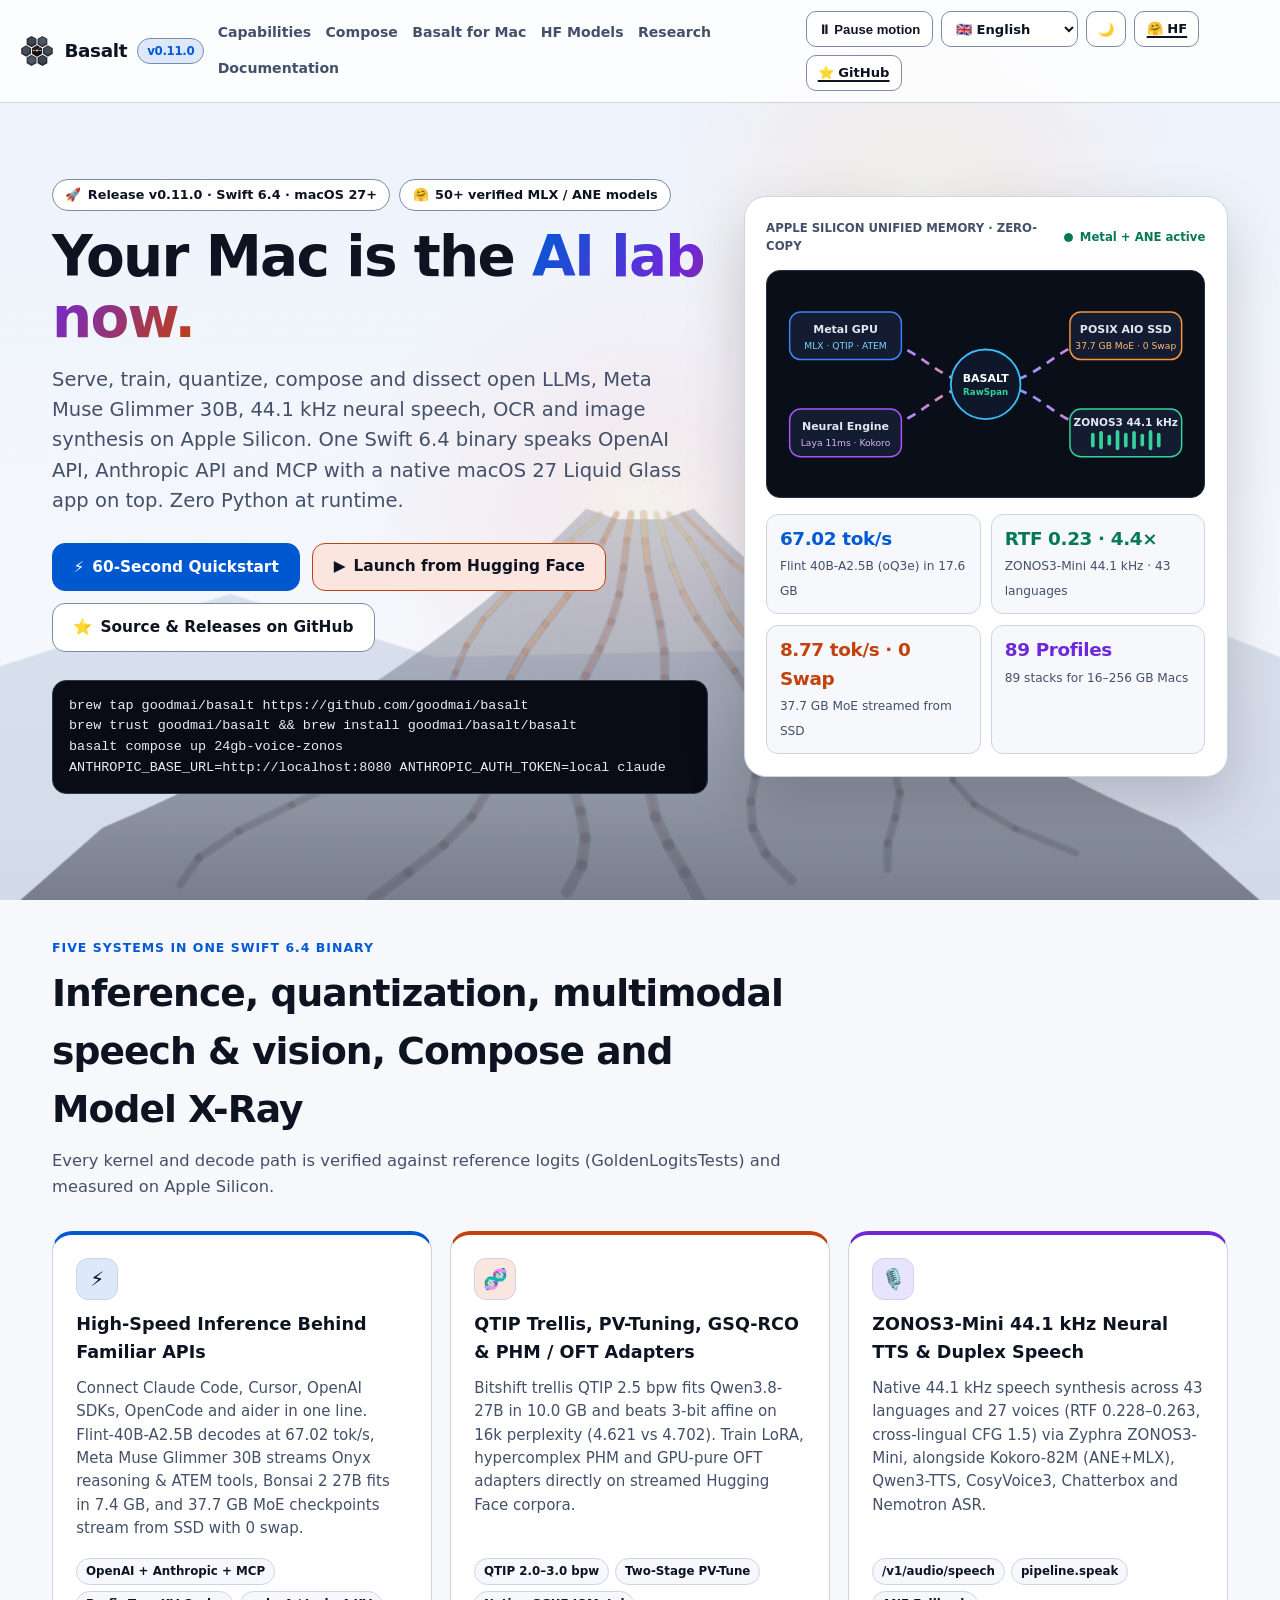
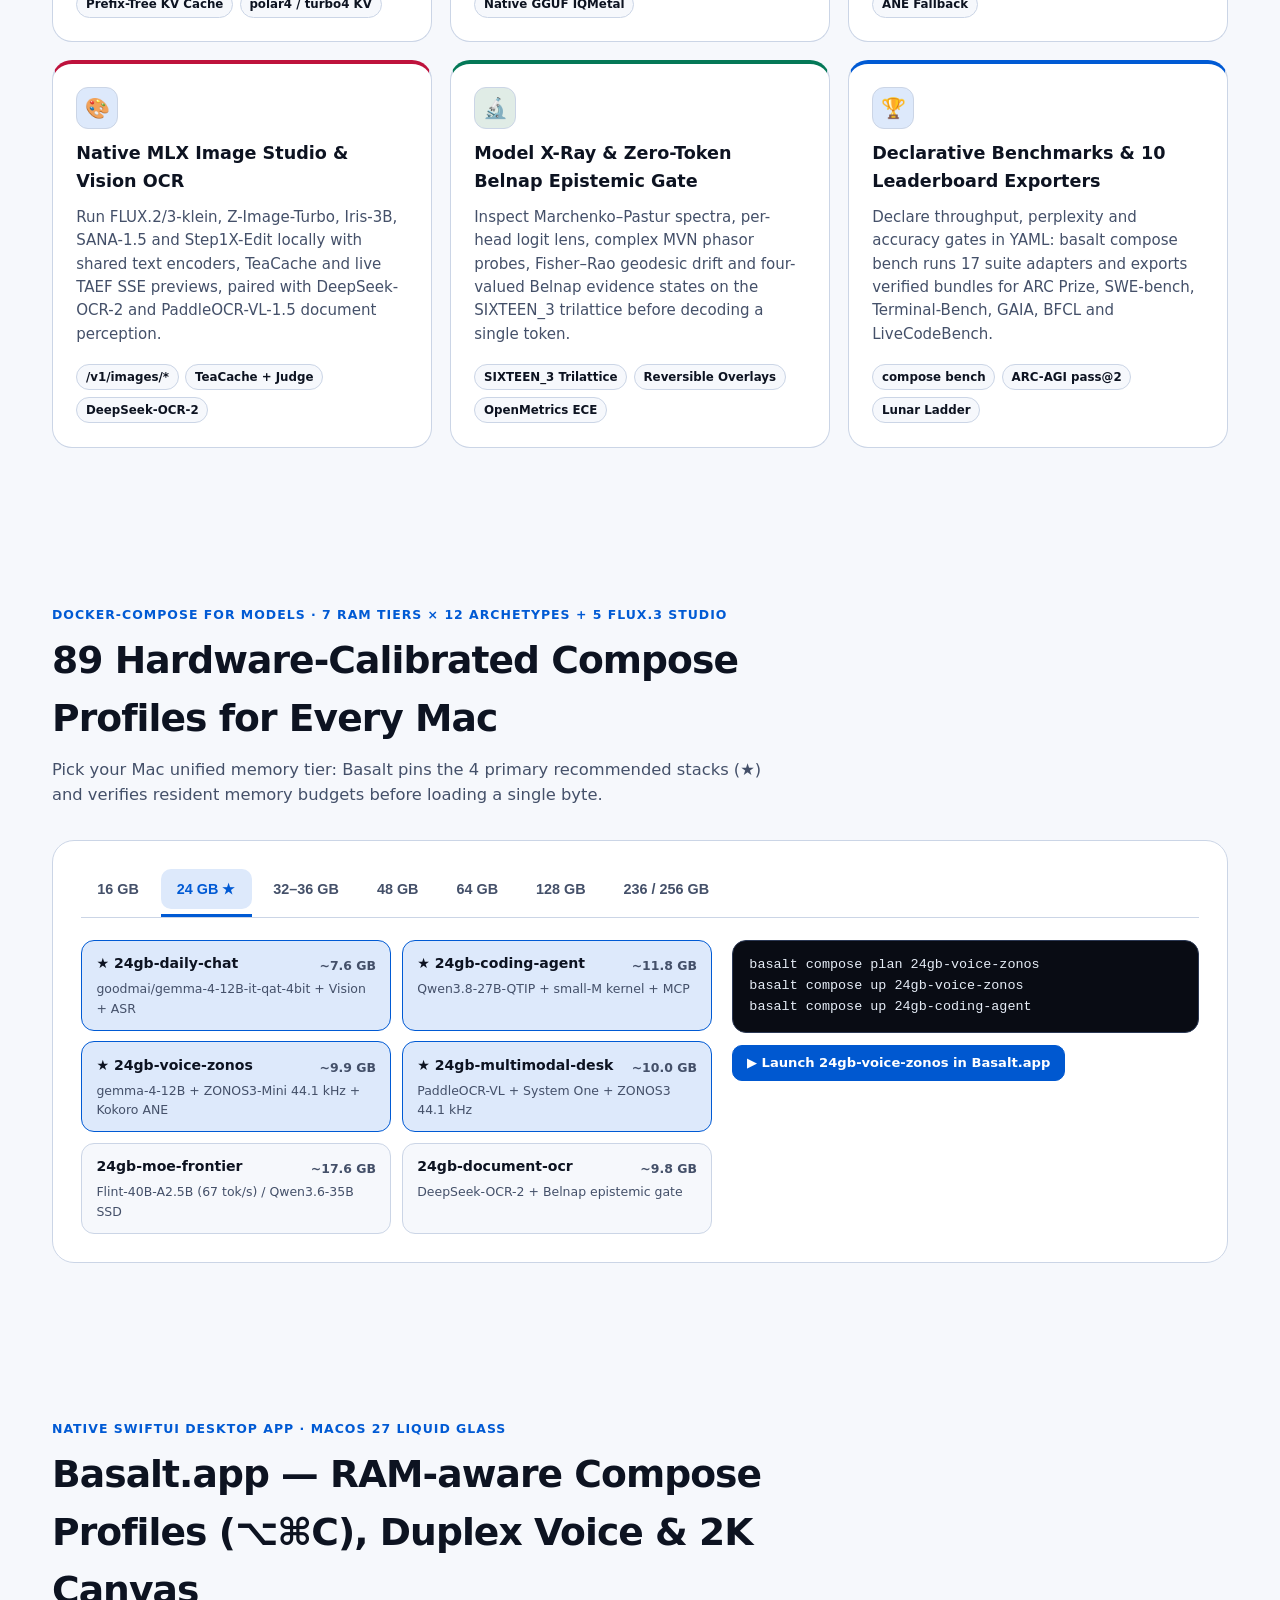
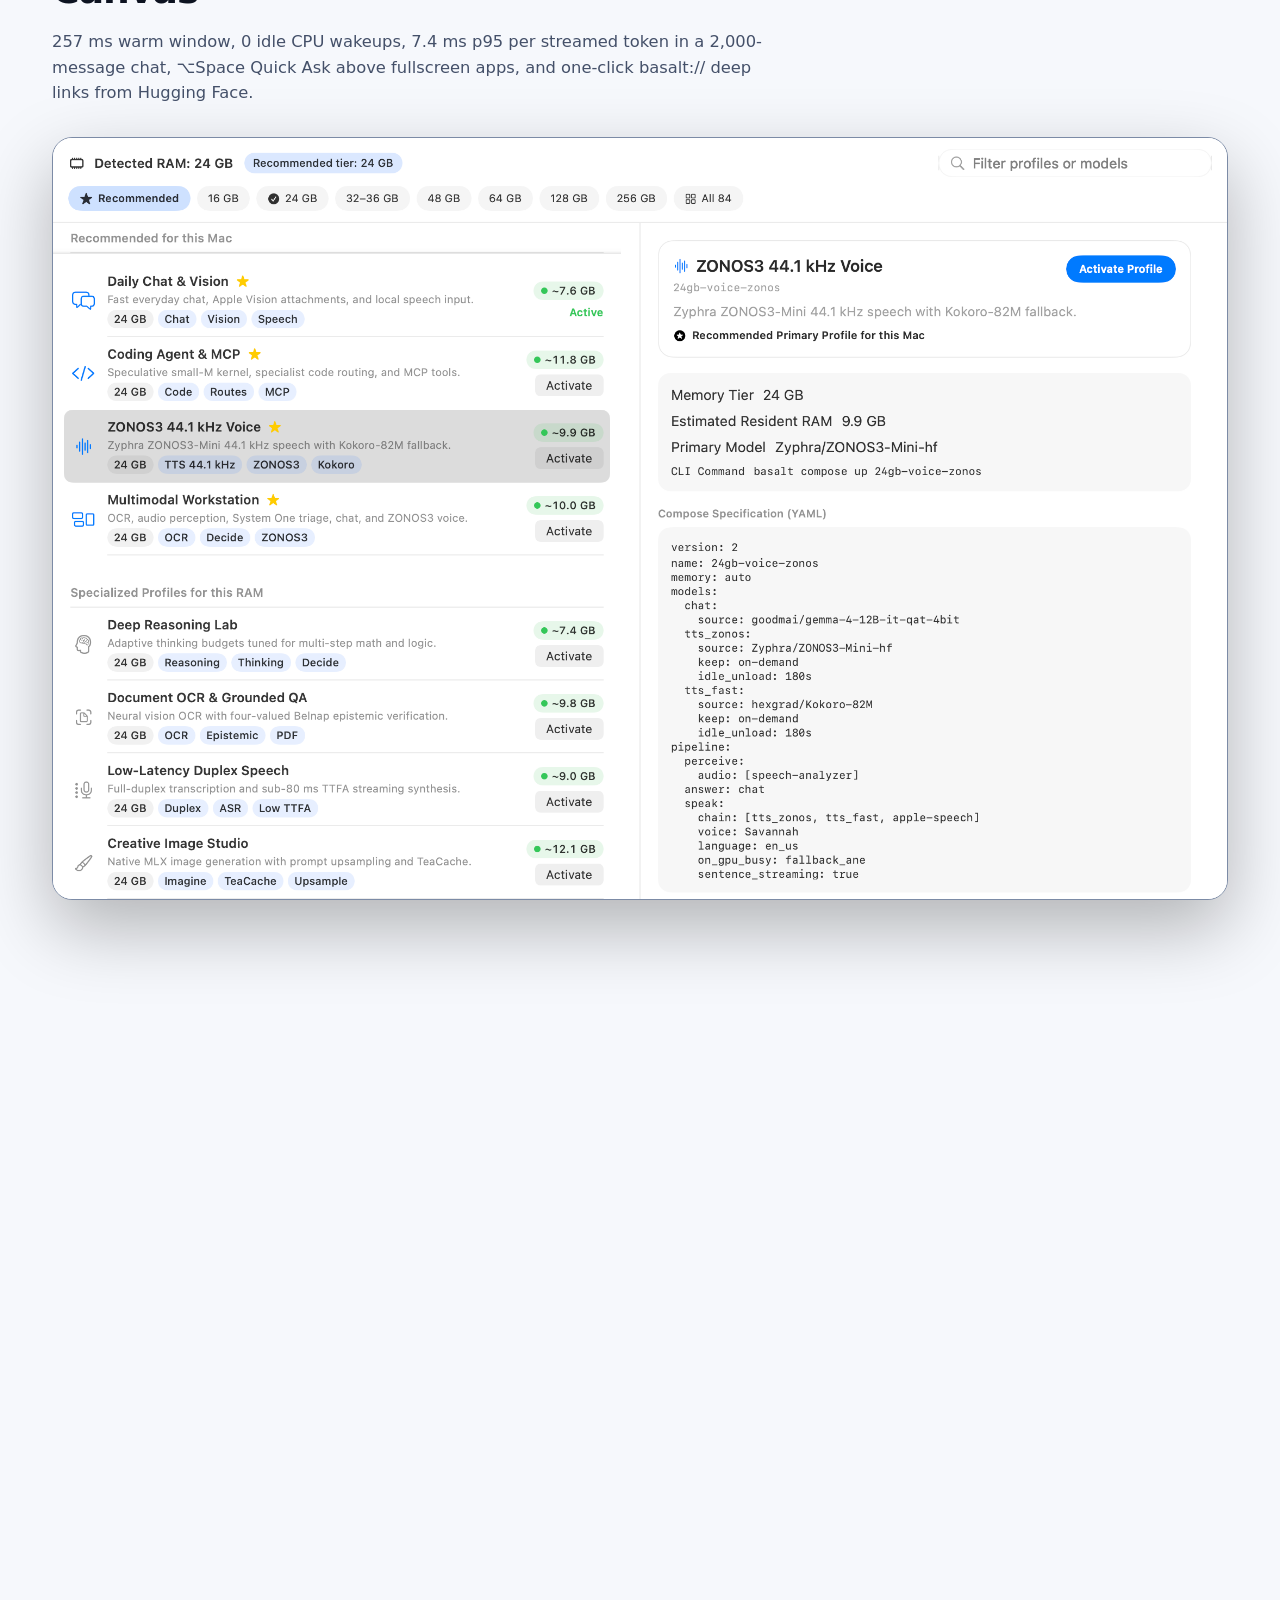
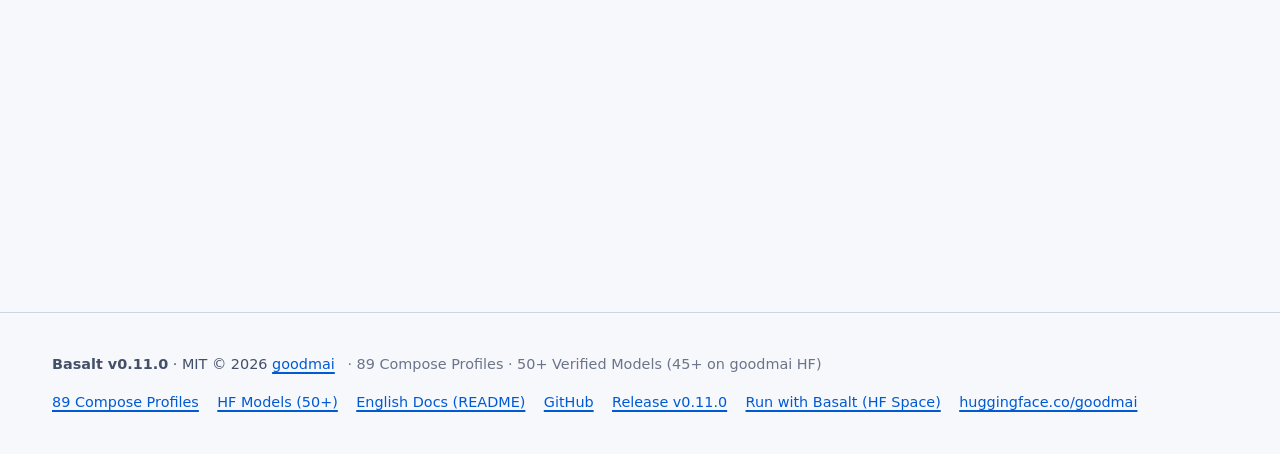
==== index.html @ a4d7b0ee "feat(site): clean header nav labels, move and update profile/model counts (89 & 50+) to footer" ====
<!doctype html>
<html lang="en" dir="ltr">
<head>
  <meta charset="utf-8">
  <meta name="viewport" content="width=device-width, initial-scale=1">
  <!-- MANDATORY: Declare light + dark support before render to prevent FOUC -->
  <meta name="color-scheme" content="light dark">
  <script>
    try {
      document.querySelector('meta[name="color-scheme"]').content =
        localStorage.getItem('color-scheme') ?? 'light dark';
    } catch {}
  </script>
  <title>Basalt v0.11.0 — Your Mac Is the AI Lab Now · Apple Silicon MLX &amp; ANE</title>
  <meta name="description" content="Basalt v0.11.0: native Swift 6.4 inference server (OpenAI, Anthropic, MCP), QTIP/MACaQ/PV-Tuning quantization, Meta Muse Glimmer 30B, ZONOS3-Mini 44.1 kHz TTS, 89 RAM-calibrated Compose profiles, 50+ verified models, and macOS 27 Liquid Glass app.">
  <link rel="canonical" href="https://bas-alt.vercel.app/">
  <meta property="og:url" content="https://bas-alt.vercel.app/">
  <link rel="icon" type="image/svg+xml" href="assets/logo.svg">
  <link rel="stylesheet" href="styles.css">
</head>
<body>
  <a class="skip-link" href="#hero-heading" data-i18n="skip_link">Skip to main content</a>

  <!-- Decorative scroll progress bar (empty element, compositor scaleX) -->
  <div id="scroll-progress"></div>

  <!-- Zero-jank Basalt volcano, cooling lava, night meteorite (1m), comet (5m) & sunrise/sunset (10m) -->
  <div class="volcano-stage" aria-hidden="true">
    <canvas id="volcano-canvas" width="1280" height="720"></canvas>
    <div class="twilight-veil"></div>
  </div>

  <header class="site-header">
    <div class="header-inner">
      <a class="brand-link" href="#">
        <img src="assets/logo.svg" width="34" height="34" alt="" fetchpriority="high">
        <span>Basalt</span>
        <span class="version-pill">v0.11.0</span>
      </a>

      <nav class="nav-links" aria-label="Primary" data-i18n-aria="nav_label">
        <a href="#features" data-i18n="nav_features">Capabilities</a>
        <a href="#compose" data-i18n="nav_compose">Compose</a>
        <a href="#mac-app" data-i18n="nav_mac">Basalt for Mac</a>
        <a href="#models" data-i18n="nav_models">HF Models</a>
        <a href="#research" data-i18n="nav_research">Research</a>
        <a href="#docs" data-i18n="nav_docs">Documentation</a>
      </nav>

      <div class="header-controls">
        <!-- WCAG 2.2.2 Pause/Play control for continuous animations (no aria-pressed because label changes) -->
        <button type="button" class="icon-control" id="motion-toggle">⏸ Pause motion</button>

        <!-- UN Official Languages Select Picker (appearance: base-select + SVG flags + native fallback) -->
        <label for="lang-select" class="visually-hidden" data-i18n="lang_label">Language</label>
        <select id="lang-select" class="lang-select" name="lang">
          <button type="button">
            <selectedcontent></selectedcontent>
          </button>
          <option value="en" lang="en" selected>
            <svg aria-hidden="true" viewBox="0 0 24 16">
              <rect width="24" height="16" fill="#012169"/>
              <path d="M0 0L24 16M24 0L0 16" stroke="#fff" stroke-width="3"/>
              <path d="M0 0L24 16M24 0L0 16" stroke="#C8102E" stroke-width="1.5"/>
              <path d="M12 0V16M0 8H24" stroke="#fff" stroke-width="5"/>
              <path d="M12 0V16M0 8H24" stroke="#C8102E" stroke-width="3"/>
            </svg>
            <span class="flag-emoji" aria-hidden="true">🇬🇧 </span>English
          </option>
          <option value="fr" lang="fr">
            <svg aria-hidden="true" viewBox="0 0 24 16">
              <rect width="8" height="16" fill="#002395"/>
              <rect x="8" width="8" height="16" fill="#ffffff"/>
              <rect x="16" width="8" height="16" fill="#ED2939"/>
            </svg>
            <span class="flag-emoji" aria-hidden="true">🇫🇷 </span>Français
          </option>
          <option value="es" lang="es">
            <svg aria-hidden="true" viewBox="0 0 24 16">
              <rect width="24" height="16" fill="#AA151B"/>
              <rect y="4" width="24" height="8" fill="#F1BF00"/>
            </svg>
            <span class="flag-emoji" aria-hidden="true">🇪🇸 </span>Español
          </option>
          <option value="ru" lang="ru">
            <svg aria-hidden="true" viewBox="0 0 24 16">
              <rect width="24" height="5.34" fill="#ffffff"/>
              <rect y="5.33" width="24" height="5.34" fill="#0039A6"/>
              <rect y="10.66" width="24" height="5.34" fill="#D52B1E"/>
            </svg>
            <span class="flag-emoji" aria-hidden="true">🇷🇺 </span>Русский
          </option>
          <option value="zh" lang="zh">
            <svg aria-hidden="true" viewBox="0 0 24 16">
              <rect width="24" height="16" fill="#DE2910"/>
              <polygon points="5,2.2 5.9,4.9 8.7,4.9 6.4,6.6 7.3,9.3 5,7.6 2.7,9.3 3.6,6.6 1.3,4.9 4.1,4.9" fill="#FFDE00"/>
            </svg>
            <span class="flag-emoji" aria-hidden="true">🇨🇳 </span>中文
          </option>
          <option value="ar" lang="ar">
            <svg aria-hidden="true" viewBox="0 0 24 16">
              <rect width="24" height="16" fill="#006C35"/>
              <rect x="5" y="10.5" width="14" height="1.6" rx="0.8" fill="#ffffff"/>
              <rect x="7" y="5.5" width="10" height="2.2" rx="1" fill="#ffffff"/>
            </svg>
            <span class="flag-emoji" aria-hidden="true">🇸🇦 </span>العربية
          </option>
        </select>

        <button type="button" class="icon-control" id="theme-toggle">
          <span class="theme-label-dark"><span aria-hidden="true">🌙</span> <span class="sr-only" data-i18n="theme_to_dark">Switch to dark theme</span></span>
          <span class="theme-label-light"><span aria-hidden="true">☀️</span> <span class="sr-only" data-i18n="theme_to_light">Switch to light theme</span></span>
        </button>
        <a class="icon-control" href="https://huggingface.co/collections/goodmai/basalt-inference-and-quantization-stack-6af94bed95c64cce97e188fc" target="_blank" rel="noopener">🤗 HF</a>
        <a class="icon-control" href="https://github.com/goodmai/basalt" target="_blank" rel="noopener">⭐ GitHub</a>
      </div>
    </div>
  </header>

  <main id="main">
    <!-- ===================================================================
         HERO SECTION
         =================================================================== -->
    <section class="hero">
      <div class="container hero-grid">
        <div>
          <div class="eyebrow-row">
            <a class="eyebrow-badge" href="https://github.com/goodmai/basalt/releases/tag/v0.11.0" target="_blank" rel="noopener">
              <span aria-hidden="true">🚀</span>
              <span data-i18n="badge_release">Release v0.11.0 · Swift 6.4 · macOS 27+</span>
            </a>
            <a class="eyebrow-badge" href="https://huggingface.co/goodmai" target="_blank" rel="noopener">
              <span aria-hidden="true">🤗</span>
              <span data-i18n="badge_models">50+ verified MLX / ANE models</span>
            </a>
          </div>

          <h1 class="hero-title" id="hero-heading" tabindex="-1">
            <span data-i18n="hero_title_1">Your Mac is the </span>
            <span class="gradient-text" data-i18n="hero_title_2">AI lab now.</span>
          </h1>

          <p class="hero-lead" data-i18n="hero_lead">
            Serve, train, quantize, compose and dissect open LLMs, Meta Muse Glimmer 30B, 44.1 kHz neural speech, OCR and image synthesis on Apple Silicon. One Swift 6.4 binary speaks OpenAI API, Anthropic API and MCP with a native macOS 27 Liquid Glass app on top. Zero Python at runtime.
          </p>

          <div class="cta-group">
            <button type="button" class="btn btn-primary" commandfor="quickstart-dialog" command="show-modal">
              <span aria-hidden="true">⚡</span>
              <span data-i18n="cta_quickstart">60-Second Quickstart</span>
            </button>
            <a class="btn btn-hf" href="https://goodmai-run-with-basalt.static.hf.space/" target="_blank" rel="noopener">
              <span aria-hidden="true">▶</span>
              <span data-i18n="cta_hf">Launch from Hugging Face</span>
            </a>
            <a class="btn" href="https://github.com/goodmai/basalt" target="_blank" rel="noopener">
              <span aria-hidden="true">⭐</span>
              <span data-i18n="cta_github">Source &amp; Releases on GitHub</span>
            </a>
          </div>

          <div class="code-box copyable">
            <span class="copy">
              <button type="button" class="copy-button" command="--copy" commandfor="hero-cmd" aria-label="Copy install and Claude Code launch commands" data-i18n-aria="copy_hero_aria">
                <span class="icon-copy" aria-hidden="true">⧉</span>
                <span class="icon-check" aria-hidden="true">✓</span>
                <span>Copy</span>
              </button>
              <span class="tip" role="status"></span>
            </span>
            <pre><code id="hero-cmd">brew tap goodmai/basalt https://github.com/goodmai/basalt
brew trust goodmai/basalt &amp;&amp; brew install goodmai/basalt/basalt
basalt compose up 24gb-voice-zonos
ANTHROPIC_BASE_URL=http://localhost:8080 ANTHROPIC_AUTH_TOKEN=local claude</code></pre>
          </div>
        </div>

        <!-- Animated Unified Memory Bus + ZONOS3 44.1 kHz Waveform -->
        <div class="neural-card">
          <div class="neural-top">
            <span data-i18n="bus_header">APPLE SILICON UNIFIED MEMORY · ZERO-COPY</span>
            <span class="status-dot" data-i18n="bus_status">Metal + ANE active</span>
          </div>

          <svg class="neural-svg" viewBox="0 0 460 230" role="img" aria-labelledby="svg-bus-title">
            <title id="svg-bus-title" data-i18n="bus_svg_title">Basalt architecture: Metal GPU, Neural Engine, POSIX AIO SSD expert streaming and ZONOS3 44.1 kHz audio bus</title>
            <defs>
              <linearGradient id="gradBus" x1="0" y1="0" x2="1" y2="0">
                <stop offset="0%" stop-color="#38bdf8"/>
                <stop offset="50%" stop-color="#c084fc"/>
                <stop offset="100%" stop-color="#fb923c"/>
              </linearGradient>
            </defs>
            <path class="bus-flow" d="M 75 62 C 165 62, 165 115, 230 115" fill="none" stroke="url(#gradBus)" stroke-width="3"/>
            <path class="bus-flow" d="M 75 168 C 165 168, 165 115, 230 115" fill="none" stroke="url(#gradBus)" stroke-width="3"/>
            <path class="bus-flow" d="M 230 115 C 300 115, 300 62, 382 62" fill="none" stroke="url(#gradBus)" stroke-width="3"/>
            <path class="bus-flow" d="M 230 115 C 300 115, 300 168, 382 168" fill="none" stroke="url(#gradBus)" stroke-width="3"/>

            <rect x="16" y="36" width="122" height="52" rx="12" fill="#131c31" stroke="#3b82f6" stroke-width="1.6"/>
            <text x="77" y="59" text-anchor="middle" fill="#e2e8f0" font-size="12" font-weight="700">Metal GPU</text>
            <text x="77" y="76" text-anchor="middle" fill="#7dd3fc" font-size="10">MLX · QTIP · ATEM</text>

            <rect x="16" y="142" width="122" height="52" rx="12" fill="#131c31" stroke="#a855f7" stroke-width="1.6"/>
            <text x="77" y="165" text-anchor="middle" fill="#e2e8f0" font-size="12" font-weight="700">Neural Engine</text>
            <text x="77" y="182" text-anchor="middle" fill="#d8b4fe" font-size="10">Laya 11ms · Kokoro</text>

            <circle cx="230" cy="115" r="38" fill="#0f172a" stroke="#38bdf8" stroke-width="2"/>
            <text x="230" y="112" text-anchor="middle" fill="#ffffff" font-size="12" font-weight="800">BASALT</text>
            <text x="230" y="127" text-anchor="middle" fill="#34d399" font-size="9.5" font-weight="700">RawSpan</text>

            <rect x="322" y="36" width="122" height="52" rx="12" fill="#131c31" stroke="#fb923c" stroke-width="1.6"/>
            <text x="383" y="59" text-anchor="middle" fill="#e2e8f0" font-size="12" font-weight="700">POSIX AIO SSD</text>
            <text x="383" y="76" text-anchor="middle" fill="#fdba74" font-size="10">37.7 GB MoE · 0 Swap</text>

            <rect x="322" y="142" width="122" height="52" rx="12" fill="#131c31" stroke="#34d399" stroke-width="1.6"/>
            <text x="383" y="161" text-anchor="middle" fill="#e2e8f0" font-size="11.5" font-weight="700">ZONOS3 44.1 kHz</text>
            <g fill="#34d399">
              <rect class="wave-bar" x="345" y="168" width="4" height="16" rx="2"/>
              <rect class="wave-bar" x="354" y="166" width="4" height="20" rx="2"/>
              <rect class="wave-bar" x="363" y="170" width="4" height="12" rx="2"/>
              <rect class="wave-bar" x="372" y="165" width="4" height="22" rx="2"/>
              <rect class="wave-bar" x="381" y="168" width="4" height="16" rx="2"/>
              <rect class="wave-bar" x="390" y="166" width="4" height="20" rx="2"/>
              <rect class="wave-bar" x="399" y="169" width="4" height="14" rx="2"/>
              <rect class="wave-bar" x="408" y="165" width="4" height="22" rx="2"/>
              <rect class="wave-bar" x="417" y="168" width="4" height="16" rx="2"/>
            </g>
          </svg>

          <div class="hero-metrics">
            <div class="mini-metric">
              <strong style="color: var(--cobalt);">67.02 tok/s</strong>
              <span data-i18n="metric_1">Flint 40B-A2.5B (oQ3e) in 17.6 GB</span>
            </div>
            <div class="mini-metric">
              <strong style="color: var(--emerald);">RTF 0.23 · 4.4×</strong>
              <span data-i18n="metric_2">ZONOS3-Mini 44.1 kHz · 43 languages</span>
            </div>
            <div class="mini-metric">
              <strong style="color: var(--amber);">8.77 tok/s · 0 Swap</strong>
              <span data-i18n="metric_3">37.7 GB MoE streamed from SSD</span>
            </div>
            <div class="mini-metric">
              <strong style="color: var(--violet);" data-i18n="metric_4_num">89 Profiles</strong>
              <span data-i18n="metric_4">89 stacks for 16–256 GB Macs</span>
            </div>
          </div>
        </div>
      </div>
    </section>

    <!-- ===================================================================
         SECTION 1: 6 CAPABILITY PILLARS (Scroll-Driven ViewTimeline Reveals)
         =================================================================== -->
    <section id="features">
      <div class="container">
        <div class="section-head">
          <span class="section-kicker" data-i18n="feat_kicker">FIVE SYSTEMS IN ONE SWIFT 6.4 BINARY</span>
          <h2 class="section-title" data-i18n="feat_title">Inference, quantization, multimodal speech &amp; vision, Compose and Model X-Ray</h2>
          <p class="section-sub" data-i18n="feat_sub">Every kernel and decode path is verified against reference logits (GoldenLogitsTests) and measured on Apple Silicon.</p>
        </div>

        <div class="bento-grid">
          <article class="bento-card reveal-card" data-tone="cobalt">
            <span class="card-icon" aria-hidden="true">⚡</span>
            <h3 data-i18n="f1_title">High-Speed Inference Behind Familiar APIs</h3>
            <p data-i18n="f1_desc">Connect Claude Code, Cursor, OpenAI SDKs, OpenCode and aider in one line. Flint-40B-A2.5B decodes at 67.02 tok/s, Meta Muse Glimmer 30B streams Onyx reasoning &amp; ATEM tools, Bonsai 2 27B fits in 7.4 GB, and 37.7 GB MoE checkpoints stream from SSD with 0 swap.</p>
            <div class="tag-row">
              <span class="chip">OpenAI + Anthropic + MCP</span>
              <span class="chip">Prefix-Tree KV Cache</span>
              <span class="chip">polar4 / turbo4 KV</span>
            </div>
          </article>

          <article class="bento-card reveal-card" data-tone="amber">
            <span class="card-icon" aria-hidden="true">🧬</span>
            <h3 data-i18n="f2_title">QTIP Trellis, PV-Tuning, GSQ-RCO &amp; PHM / OFT Adapters</h3>
            <p data-i18n="f2_desc">Bitshift trellis QTIP 2.5 bpw fits Qwen3.8-27B in 10.0 GB and beats 3-bit affine on 16k perplexity (4.621 vs 4.702). Train LoRA, hypercomplex PHM and GPU-pure OFT adapters directly on streamed Hugging Face corpora.</p>
            <div class="tag-row">
              <span class="chip">QTIP 2.0–3.0 bpw</span>
              <span class="chip">Two-Stage PV-Tune</span>
              <span class="chip">Native GGUF IQMetal</span>
            </div>
          </article>

          <article class="bento-card reveal-card" data-tone="violet">
            <span class="card-icon" aria-hidden="true">🎙️</span>
            <h3 data-i18n="f3_title">ZONOS3-Mini 44.1 kHz Neural TTS &amp; Duplex Speech</h3>
            <p data-i18n="f3_desc">Native 44.1 kHz speech synthesis across 43 languages and 27 voices (RTF 0.228–0.263, cross-lingual CFG 1.5) via Zyphra ZONOS3-Mini, alongside Kokoro-82M (ANE+MLX), Qwen3-TTS, CosyVoice3, Chatterbox and Nemotron ASR.</p>
            <div class="tag-row">
              <span class="chip">/v1/audio/speech</span>
              <span class="chip">pipeline.speak</span>
              <span class="chip">ANE Fallback</span>
            </div>
          </article>

          <article class="bento-card reveal-card" data-tone="rose">
            <span class="card-icon" aria-hidden="true">🎨</span>
            <h3 data-i18n="f4_title">Native MLX Image Studio &amp; Vision OCR</h3>
            <p data-i18n="f4_desc">Run FLUX.2/3-klein, Z-Image-Turbo, Iris-3B, SANA-1.5 and Step1X-Edit locally with shared text encoders, TeaCache and live TAEF SSE previews, paired with DeepSeek-OCR-2 and PaddleOCR-VL-1.5 document perception.</p>
            <div class="tag-row">
              <span class="chip">/v1/images/*</span>
              <span class="chip">TeaCache + Judge</span>
              <span class="chip">DeepSeek-OCR-2</span>
            </div>
          </article>

          <article class="bento-card reveal-card" data-tone="emerald">
            <span class="card-icon" aria-hidden="true">🔬</span>
            <h3 data-i18n="f5_title">Model X-Ray &amp; Zero-Token Belnap Epistemic Gate</h3>
            <p data-i18n="f5_desc">Inspect Marchenko–Pastur spectra, per-head logit lens, complex MVN phasor probes, Fisher–Rao geodesic drift and four-valued Belnap evidence states on the SIXTEEN_3 trilattice before decoding a single token.</p>
            <div class="tag-row">
              <span class="chip">SIXTEEN_3 Trilattice</span>
              <span class="chip">Reversible Overlays</span>
              <span class="chip">OpenMetrics ECE</span>
            </div>
          </article>

          <article class="bento-card reveal-card" data-tone="cobalt">
            <span class="card-icon" aria-hidden="true">🏆</span>
            <h3 data-i18n="f6_title">Declarative Benchmarks &amp; 10 Leaderboard Exporters</h3>
            <p data-i18n="f6_desc">Declare throughput, perplexity and accuracy gates in YAML: basalt compose bench runs 17 suite adapters and exports verified bundles for ARC Prize, SWE-bench, Terminal-Bench, GAIA, BFCL and LiveCodeBench.</p>
            <div class="tag-row">
              <span class="chip">compose bench</span>
              <span class="chip">ARC-AGI pass@2</span>
              <span class="chip">Lunar Ladder</span>
            </div>
          </article>
        </div>
      </div>
    </section>

    <!-- ===================================================================
         SECTION 2: INTERACTIVE 89 COMPOSE PROFILES MATRIX BY MAC RAM
         =================================================================== -->
    <section id="compose">
      <div class="container">
        <div class="section-head">
          <span class="section-kicker" data-i18n="comp_kicker">DOCKER-COMPOSE FOR MODELS · 7 RAM TIERS × 12 ARCHETYPES + 5 FLUX.3 STUDIO</span>
          <h2 class="section-title" data-i18n="comp_title">89 Hardware-Calibrated Compose Profiles for Every Mac</h2>
          <p class="section-sub" data-i18n="comp_sub">Pick your Mac unified memory tier: Basalt pins the 4 primary recommended stacks (★) and verifies resident memory budgets before loading a single byte.</p>
        </div>

        <div class="tabs-shell">
          <div class="tablist-scroller" focusgroup="tablist nomemory" aria-label="Mac unified memory tiers" data-i18n-aria="comp_tabs_aria">
            <button type="button" id="tab-16" aria-selected="false">16 GB</button>
            <button type="button" id="tab-24" aria-selected="true" focusgroupstart>24 GB ★</button>
            <button type="button" id="tab-36" aria-selected="false">32–36 GB</button>
            <button type="button" id="tab-48" aria-selected="false">48 GB</button>
            <button type="button" id="tab-64" aria-selected="false">64 GB</button>
            <button type="button" id="tab-128" aria-selected="false">128 GB</button>
            <button type="button" id="tab-256" aria-selected="false">236 / 256 GB</button>
          </div>

          <div class="tabpanels-stack">
            <!-- 16 GB -->
            <div role="tabpanel" aria-labelledby="tab-16" hidden="until-found">
              <div class="tabpanel-inner">
                <div class="profile-list">
                  <div class="profile-item is-primary"><strong>★ 16gb-daily-chat <span>~4.3 GB</span></strong><span>gemma-4-e4b-it-4bit + Apple Vision + Speech</span></div>
                  <div class="profile-item is-primary"><strong>★ 16gb-coding-agent <span>~4.8 GB</span></strong><span>Qwen2.5-Coder-7B + small-M kernel + MCP</span></div>
                  <div class="profile-item is-primary"><strong>★ 16gb-voice-zonos <span>~6.8 GB</span></strong><span>gemma-4-e4b + ZONOS3-Mini 44.1 kHz + Kokoro</span></div>
                  <div class="profile-item is-primary"><strong>★ 16gb-multimodal-desk <span>~7.2 GB</span></strong><span>On-demand OCR + System One + ZONOS3</span></div>
                  <div class="profile-item"><strong>16gb-moe-frontier <span>~7.4 GB</span></strong><span>Ternary-Bonsai-2-27B (--mtp) + 8 specialist stacks</span></div>
                  <div class="profile-item"><strong>16gb-creative-studio <span>~8.9 GB</span></strong><span>Z-Image-Turbo + TeaCache + prompt upsample</span></div>
                </div>
                <div class="code-box copyable">
                  <span class="copy">
                    <button type="button" class="copy-button" command="--copy" commandfor="cmd-16" aria-label="Copy 16 GB Compose command"><span class="icon-copy" aria-hidden="true">⧉</span><span class="icon-check" aria-hidden="true">✓</span><span>Copy</span></button>
                    <span class="tip" role="status"></span>
                  </span>
                  <pre><code id="cmd-16">basalt compose plan 16gb-voice-zonos
basalt compose up 16gb-voice-zonos
basalt compose up 16gb-moe-frontier</code></pre>
                </div>
              </div>
            </div>

            <!-- 24 GB (Default Active) -->
            <div role="tabpanel" aria-labelledby="tab-24" tabindex="0">
              <div class="tabpanel-inner">
                <div class="profile-list">
                  <div class="profile-item is-primary"><strong>★ 24gb-daily-chat <span>~7.6 GB</span></strong><span>goodmai/gemma-4-12B-it-qat-4bit + Vision + ASR</span></div>
                  <div class="profile-item is-primary"><strong>★ 24gb-coding-agent <span>~11.8 GB</span></strong><span>Qwen3.8-27B-QTIP + small-M kernel + MCP</span></div>
                  <div class="profile-item is-primary"><strong>★ 24gb-voice-zonos <span>~9.9 GB</span></strong><span>gemma-4-12B + ZONOS3-Mini 44.1 kHz + Kokoro ANE</span></div>
                  <div class="profile-item is-primary"><strong>★ 24gb-multimodal-desk <span>~10.0 GB</span></strong><span>PaddleOCR-VL + System One + ZONOS3 44.1 kHz</span></div>
                  <div class="profile-item"><strong>24gb-moe-frontier <span>~17.6 GB</span></strong><span>Flint-40B-A2.5B (67 tok/s) / Qwen3.6-35B SSD</span></div>
                  <div class="profile-item"><strong>24gb-document-ocr <span>~9.8 GB</span></strong><span>DeepSeek-OCR-2 + Belnap epistemic gate</span></div>
                </div>
                <div>
                  <div class="code-box copyable">
                    <span class="copy">
                      <button type="button" class="copy-button" command="--copy" commandfor="cmd-24" aria-label="Copy 24 GB Compose command"><span class="icon-copy" aria-hidden="true">⧉</span><span class="icon-check" aria-hidden="true">✓</span><span>Copy</span></button>
                      <span class="tip" role="status"></span>
                    </span>
                    <pre><code id="cmd-24">basalt compose plan 24gb-voice-zonos
basalt compose up 24gb-voice-zonos
basalt compose up 24gb-coding-agent</code></pre>
                  </div>
                  <div style="margin-block-start: 0.75rem;">
                    <a class="btn btn-sm btn-primary" href="https://goodmai-run-with-basalt.static.hf.space/?profile=24gb-voice-zonos" target="_blank" rel="noopener" data-i18n="comp_launch_24">▶ Launch 24gb-voice-zonos in Basalt.app</a>
                  </div>
                </div>
              </div>
            </div>

            <!-- 32-36 GB -->
            <div role="tabpanel" aria-labelledby="tab-36" hidden="until-found">
              <div class="tabpanel-inner">
                <div class="profile-list">
                  <div class="profile-item is-primary"><strong>★ 32-36gb-daily-chat <span>~14.5 GB</span></strong><span>gemma-4-26B-A4B-it-qat-4bit (32gb / 36gb aliases)</span></div>
                  <div class="profile-item is-primary"><strong>★ 32-36gb-coding-agent <span>~18.1 GB</span></strong><span>Meta Muse-Glimmer-30B-4bit (ATEM + Onyx) + MCP</span></div>
                  <div class="profile-item is-primary"><strong>★ 32-36gb-voice-zonos <span>~16.8 GB</span></strong><span>gemma-4-26B-A4B + ZONOS3-Mini 44.1 kHz</span></div>
                  <div class="profile-item is-primary"><strong>★ 32-36gb-multimodal-desk <span>~18.2 GB</span></strong><span>DeepSeek-OCR-2 + System One + ZONOS3</span></div>
                  <div class="profile-item"><strong>32-36gb-moe-frontier <span>~17.6 GB</span></strong><span>Flint-40B-A2.5B / Nemotron-3.5-Lightning-30B</span></div>
                  <div class="profile-item"><strong>32-36gb-creative-studio <span>~18.9 GB</span></strong><span>FLUX.2-klein + resident text encoder + Judge</span></div>
                </div>
                <div class="code-box copyable">
                  <span class="copy">
                    <button type="button" class="copy-button" command="--copy" commandfor="cmd-36" aria-label="Copy 32-36 GB Compose command"><span class="icon-copy" aria-hidden="true">⧉</span><span class="icon-check" aria-hidden="true">✓</span><span>Copy</span></button>
                    <span class="tip" role="status"></span>
                  </span>
                  <pre><code id="cmd-36">basalt compose up 36gb-daily-chat
basalt compose up 32-36gb-coding-agent
basalt compose up 32gb-voice-zonos</code></pre>
                </div>
              </div>
            </div>

            <!-- 48 GB -->
            <div role="tabpanel" aria-labelledby="tab-48" hidden="until-found">
              <div class="tabpanel-inner">
                <div class="profile-list">
                  <div class="profile-item is-primary"><strong>★ 48gb-daily-chat <span>~18.5 GB</span></strong><span>Qwen3.8-27B-4bit resident + long KV context</span></div>
                  <div class="profile-item is-primary"><strong>★ 48gb-coding-agent <span>~20.7 GB</span></strong><span>Muse-Glimmer-30B-oQ4e + OpenJev + MCP</span></div>
                  <div class="profile-item is-primary"><strong>★ 48gb-voice-zonos <span>~21.0 GB</span></strong><span>27B Chat + ZONOS3-Mini co-resident zero eviction</span></div>
                  <div class="profile-item is-primary"><strong>★ 48gb-multimodal-desk <span>~25.4 GB</span></strong><span>OCR + Nemotron ASR + ZONOS3 unified pool</span></div>
                </div>
                <div class="code-box copyable">
                  <span class="copy">
                    <button type="button" class="copy-button" command="--copy" commandfor="cmd-48" aria-label="Copy 48 GB Compose command"><span class="icon-copy" aria-hidden="true">⧉</span><span class="icon-check" aria-hidden="true">✓</span><span>Copy</span></button>
                    <span class="tip" role="status"></span>
                  </span>
                  <pre><code id="cmd-48">basalt compose up 48gb-coding-agent
basalt compose up 48gb-multimodal-desk</code></pre>
                </div>
              </div>
            </div>

            <!-- 64 GB -->
            <div role="tabpanel" aria-labelledby="tab-64" hidden="until-found">
              <div class="tabpanel-inner">
                <div class="profile-list">
                  <div class="profile-item is-primary"><strong>★ 64gb-daily-chat <span>~37.7 GB</span></strong><span>Qwen3.6-35B-A3B-8bit 100% resident in RAM</span></div>
                  <div class="profile-item is-primary"><strong>★ 64gb-coding-agent <span>~39.5 GB</span></strong><span>35B-8bit + local OpenJev-Flash-9B judge</span></div>
                  <div class="profile-item is-primary"><strong>★ 64gb-voice-zonos <span>~40.2 GB</span></strong><span>35B-8bit + ZONOS3-Mini + Nemotron Transcribe</span></div>
                  <div class="profile-item is-primary"><strong>★ 64gb-moe-frontier <span>~36.0 GB</span></strong><span>Ricursive Ripple-65B-4bit / Muse-Glimmer oQ4e</span></div>
                </div>
                <div class="code-box copyable">
                  <span class="copy">
                    <button type="button" class="copy-button" command="--copy" commandfor="cmd-64" aria-label="Copy 64 GB Compose command"><span class="icon-copy" aria-hidden="true">⧉</span><span class="icon-check" aria-hidden="true">✓</span><span>Copy</span></button>
                    <span class="tip" role="status"></span>
                  </span>
                  <pre><code id="cmd-64">basalt compose up 64gb-daily-chat
basalt compose up 64gb-moe-frontier</code></pre>
                </div>
              </div>
            </div>

            <!-- 128 GB -->
            <div role="tabpanel" aria-labelledby="tab-128" hidden="until-found">
              <div class="tabpanel-inner">
                <div class="profile-list">
                  <div class="profile-item is-primary"><strong>★ 128gb-daily-chat <span>~58.0 GB</span></strong><span>Multi-model 65B + 27B ensemble, zero eviction</span></div>
                  <div class="profile-item is-primary"><strong>★ 128gb-coding-agent <span>~68.0 GB</span></strong><span>Muse-Glimmer-30B BF16 + specialist coding stack</span></div>
                  <div class="profile-item is-primary"><strong>★ 128gb-voice-zonos <span>~62.0 GB</span></strong><span>Resident full-duplex ASR + LLM + ZONOS3</span></div>
                  <div class="profile-item is-primary"><strong>★ 128gb-multimodal-desk <span>~74.0 GB</span></strong><span>OCR + Image Studio + ASR + ZONOS3 simultaneously</span></div>
                </div>
                <div class="code-box copyable">
                  <span class="copy">
                    <button type="button" class="copy-button" command="--copy" commandfor="cmd-128" aria-label="Copy 128 GB Compose command"><span class="icon-copy" aria-hidden="true">⧉</span><span class="icon-check" aria-hidden="true">✓</span><span>Copy</span></button>
                    <span class="tip" role="status"></span>
                  </span>
                  <pre><code id="cmd-128">basalt compose up 128gb-multimodal-desk
basalt compose up 128gb-coding-agent</code></pre>
                </div>
              </div>
            </div>

            <!-- 236 / 256 GB -->
            <div role="tabpanel" aria-labelledby="tab-256" hidden="until-found">
              <div class="tabpanel-inner">
                <div class="profile-list">
                  <div class="profile-item is-primary"><strong>★ 256gb-daily-chat <span>~112 GB</span></strong><span>Mac Studio Ultra unquantized flagship (192gb / 236gb)</span></div>
                  <div class="profile-item is-primary"><strong>★ 256gb-coding-agent <span>~128 GB</span></strong><span>Multi-model code verification &amp; parallel batch slots</span></div>
                  <div class="profile-item is-primary"><strong>★ 256gb-voice-zonos <span>~118 GB</span></strong><span>All speech, vision &amp; reasoning models co-resident</span></div>
                  <div class="profile-item is-primary"><strong>★ 256gb-multimodal-desk <span>~136 GB</span></strong><span>Full LLM + OCR + ASR + TTS + FLUX 2K workstation</span></div>
                </div>
                <div class="code-box copyable">
                  <span class="copy">
                    <button type="button" class="copy-button" command="--copy" commandfor="cmd-256" aria-label="Copy 236/256 GB Compose command"><span class="icon-copy" aria-hidden="true">⧉</span><span class="icon-check" aria-hidden="true">✓</span><span>Copy</span></button>
                    <span class="tip" role="status"></span>
                  </span>
                  <pre><code id="cmd-256">basalt compose up 236gb-multimodal-desk
basalt compose up 256gb-coding-agent</code></pre>
                </div>
              </div>
            </div>
          </div>
        </div>
      </div>
    </section>

    <!-- ===================================================================
         SECTION 3: BASALT FOR MAC (macOS 27 Liquid Glass Showcase)
         =================================================================== -->
    <section id="mac-app">
      <div class="container">
        <div class="section-head">
          <span class="section-kicker" data-i18n="mac_kicker">NATIVE SWIFTUI DESKTOP APP · MACOS 27 LIQUID GLASS</span>
          <h2 class="section-title" data-i18n="mac_title">Basalt.app — RAM-aware Compose Profiles (⌥⌘C), Duplex Voice &amp; 2K Canvas</h2>
          <p class="section-sub" data-i18n="mac_sub">257 ms warm window, 0 idle CPU wakeups, 7.4 ms p95 per streamed token in a 2,000-message chat, ⌥Space Quick Ask above fullscreen apps, and one-click basalt:// deep links from Hugging Face.</p>
        </div>

        <figure class="showcase-frame reveal-card" style="margin: 0;">
          <img class="img-dark-only" src="assets/compose-dark.png" width="2160" height="1400" loading="lazy" data-i18n-alt="mac_alt_dark" alt="Compose Profiles window in Basalt.app (dark macOS 27 Liquid Glass theme) showing detected 24 GB unified memory, starred recommended profiles and 24gb-voice-zonos YAML configuration">
          <img class="img-light-only" src="assets/compose-light.png" width="2160" height="1400" loading="lazy" data-i18n-alt="mac_alt_light" alt="Compose Profiles window in Basalt.app (light macOS 27 Liquid Glass theme) showing detected 24 GB unified memory, starred recommended profiles and 24gb-voice-zonos YAML configuration">
        </figure>
      </div>
    </section>

    <!-- ===================================================================
         SECTION 4: MEASURED BENCHMARKS (Deferred below the fold)
         =================================================================== -->
    <section class="deferred-section" id="benchmarks">
      <div class="container">
        <div class="section-head">
          <span class="section-kicker" data-i18n="bench_kicker">MEASURED ON REAL HARDWARE (APPLE M4 PRO 24 GB)</span>
          <h2 class="section-title" data-i18n="bench_title">Numbers Backed by Logs and Golden Logit Fixtures</h2>
          <p class="section-sub" data-i18n="bench_sub">Every benchmark claim links directly to its pull request, golden fixture and runner log in goodmai/basalt.</p>
        </div>

        <div class="bench-grid">
          <div class="stat-card reveal-card">
            <div class="stat-number" style="color: var(--cobalt);">3.45–3.62×</div>
            <strong data-i18n="b1_title">Code Edit Speedup on Gemma 4 12B</strong>
            <div class="bar-track"><div class="bar-fill" style="inline-size: 92%;"></div></div>
            <span style="font-size: 0.84rem; color: var(--text-muted);" data-i18n="b1_desc">Exact staged KV-round prompt lookup (18.7 → 64.6 tok/s) with identical greedy output (#265).</span>
          </div>

          <div class="stat-card reveal-card">
            <div class="stat-number" style="color: var(--amber);">−72.1% PPL</div>
            <strong data-i18n="b2_title">QTIP Bitshift Trellis at 2.0–2.5 bpw</strong>
            <div class="bar-track"><div class="bar-fill" style="inline-size: 86%;"></div></div>
            <span style="font-size: 0.84rem; color: var(--text-muted);" data-i18n="b2_desc">Qwen3.8-27B in 8.48 GB cuts 2-bit PPL from 19.15 to 5.35, and 2.5 bpw beats 3-bit affine (#494).</span>
          </div>

          <div class="stat-card reveal-card">
            <div class="stat-number" style="color: var(--emerald);">98.9% · −77%</div>
            <strong data-i18n="b3_title">Local System One Triage Judge</strong>
            <div class="bar-track"><div class="bar-fill" style="inline-size: 96%;"></div></div>
            <span style="font-size: 0.84rem; color: var(--text-muted);" data-i18n="b3_desc">OpenJev-Flash-9B-4bit beside Gemma 4 12B saves 77% of downstream LLM tokens in 15.3 GB (#465).</span>
          </div>

          <div class="stat-card reveal-card">
            <div class="stat-number" style="color: var(--violet);">36 s → 1 s</div>
            <strong data-i18n="b4_title">Second Agent Turn Latency</strong>
            <div class="bar-track"><div class="bar-fill" style="inline-size: 94%;"></div></div>
            <span style="font-size: 0.84rem; color: var(--text-muted);" data-i18n="b4_desc">Prefix-tree prompt cache with recurrent hybrid anchors on a 12.6k-token agent prompt (#82, #219).</span>
          </div>
        </div>
      </div>
    </section>

    <!-- ===================================================================
         SECTION 5: HUGGING FACE HUB VERIFIED MODELS (50+)
         =================================================================== -->
    <section class="deferred-section" id="models">
      <div class="container">
        <div class="section-head">
          <span class="section-kicker" data-i18n="hf_kicker">GOODMAI HUGGING FACE COLLECTION · 1-CLICK LAUNCH</span>
          <h2 class="section-title" data-i18n="hf_title">50+ Verified Checkpoints Ready to Launch in One Click</h2>
          <p class="section-sub" data-i18n="hf_sub">Every checkpoint in huggingface.co/goodmai ships with a one-click Basalt.app deep link and verified CLI command.</p>
        </div>

        <div class="models-grid">
          <article class="model-card reveal-card">
            <h3>goodmai/gemma-4-12B-it-qat-4bit</h3>
            <p data-i18n="m1_desc">Daily-driver 12B QAT multimodal chat and vision model (~7.6 GB on 24 GB Mac).</p>
            <div class="model-actions">
              <a class="btn btn-sm btn-primary" href="https://goodmai-run-with-basalt.static.hf.space/?model=goodmai%2Fgemma-4-12B-it-qat-4bit&amp;role=chat" target="_blank" rel="noopener">▶ Basalt</a>
              <a class="btn btn-sm" href="https://huggingface.co/goodmai/gemma-4-12B-it-qat-4bit" target="_blank" rel="noopener">🤗 HF Card</a>
            </div>
          </article>

          <article class="model-card reveal-card">
            <h3>goodmai/Qwen3.8-27B-QTIP-2.5bpw-MLX</h3>
            <p data-i18n="m2_desc">27B in 10.0 GB: 2.5 bpw QTIP trellis beats 3-bit MLX affine on 16k perplexity (4.621).</p>
            <div class="model-actions">
              <a class="btn btn-sm btn-primary" href="https://goodmai-run-with-basalt.static.hf.space/?model=goodmai%2FQwen3.8-27B-QTIP-2.5bpw-MLX&amp;role=chat" target="_blank" rel="noopener">▶ Basalt</a>
              <a class="btn btn-sm" href="https://huggingface.co/goodmai/Qwen3.8-27B-QTIP-2.5bpw-MLX" target="_blank" rel="noopener">🤗 HF Card</a>
            </div>
          </article>

          <article class="model-card reveal-card">
            <h3>goodmai/Qwen3.6-35B-A3B-8bit</h3>
            <p data-i18n="m3_desc">35B MoE (37.7 GB) streamed from SSD via POSIX AIO at 8.77 tok/s on 24 GB with 0 swap.</p>
            <div class="model-actions">
              <a class="btn btn-sm btn-primary" href="https://goodmai-run-with-basalt.static.hf.space/?model=goodmai%2FQwen3.6-35B-A3B-8bit&amp;role=moe-stream" target="_blank" rel="noopener">▶ Basalt</a>
              <a class="btn btn-sm" href="https://huggingface.co/goodmai/Qwen3.6-35B-A3B-8bit" target="_blank" rel="noopener">🤗 HF Card</a>
            </div>
          </article>

          <article class="model-card reveal-card">
            <h3>Zyphra/ZONOS3-Mini-hf</h3>
            <p data-i18n="m4_desc">Native 44.1 kHz neural TTS across 43 languages &amp; 27 voices (RTF 0.23–0.26 in 2.24 GB).</p>
            <div class="model-actions">
              <a class="btn btn-sm btn-primary" href="https://goodmai-run-with-basalt.static.hf.space/?model=Zyphra%2FZONOS3-Mini-hf&amp;role=tts" target="_blank" rel="noopener">▶ Basalt</a>
              <a class="btn btn-sm" href="https://huggingface.co/Zyphra/ZONOS3-Mini-hf" target="_blank" rel="noopener">🤗 HF Card</a>
            </div>
          </article>

          <article class="model-card reveal-card">
            <h3>goodmai/Ternary-Bonsai-2-27B-MTPLX-Optimized-Speed</h3>
            <p data-i18n="m5_desc">Hadamard ternary 27B in 7.4 GB: 27.1 tok/s with MTP head and up to 38 tok/s on code.</p>
            <div class="model-actions">
              <a class="btn btn-sm btn-primary" href="https://goodmai-run-with-basalt.static.hf.space/?model=goodmai%2FTernary-Bonsai-2-27B-MTPLX-Optimized-Speed&amp;role=mtp" target="_blank" rel="noopener">▶ Basalt</a>
              <a class="btn btn-sm" href="https://huggingface.co/goodmai/Ternary-Bonsai-2-27B-MTPLX-Optimized-Speed" target="_blank" rel="noopener">🤗 HF Card</a>
            </div>
          </article>

          <article class="model-card reveal-card">
            <h3>goodmai/DeepSeek-OCR-2-8bit</h3>
            <p data-i18n="m6_desc">Learned-query vision encoder with official 768 tiling for dense PDFs (/v1/pipeline).</p>
            <div class="model-actions">
              <a class="btn btn-sm btn-primary" href="https://goodmai-run-with-basalt.static.hf.space/?model=goodmai%2FDeepSeek-OCR-2-8bit&amp;role=ocr" target="_blank" rel="noopener">▶ Basalt</a>
              <a class="btn btn-sm" href="https://huggingface.co/goodmai/DeepSeek-OCR-2-8bit" target="_blank" rel="noopener">🤗 HF Card</a>
            </div>
          </article>

          <article class="model-card reveal-card">
            <h3>mlx-community/Muse-Glimmer-30B-4bit</h3>
            <p data-i18n="m7_desc">Meta Muse Glimmer 30B multimodal agent (131k context, Onyx to=self reasoning &amp; ATEM tool calling).</p>
            <div class="model-actions">
              <a class="btn btn-sm btn-primary" href="https://goodmai-run-with-basalt.static.hf.space/?model=mlx-community%2FMuse-Glimmer-30B-4bit&amp;role=chat" target="_blank" rel="noopener">▶ Basalt</a>
              <a class="btn btn-sm" href="https://huggingface.co/meta-models/Muse-Glimmer-30B" target="_blank" rel="noopener">🤗 HF Card</a>
            </div>
          </article>
        </div>

        <div style="margin-block-start: 1.5rem; display: flex; gap: 0.75rem; flex-wrap: wrap;">
          <a class="btn btn-hf" href="https://huggingface.co/collections/goodmai/basalt-inference-and-quantization-stack-6af94bed95c64cce97e188fc" target="_blank" rel="noopener" data-i18n="hf_browse_all">🤗 Browse all 50+ models in the Hugging Face Collection →</a>
          <a class="btn" href="https://huggingface.co/Bosalt" target="_blank" rel="noopener" data-i18n="hf_bosalt_org">Bosalt Org on HF →</a>
        </div>
      </div>
    </section>

    <!-- ===================================================================
         SECTION 5B: MATHEMATICAL & SCIENTIFIC RESEARCH FOUNDATIONS
         =================================================================== -->
    <section class="deferred-section" id="research">
      <div class="container">
        <div class="section-head">
          <span class="section-kicker" data-i18n="res_kicker">OPEN SCIENCE · 85+ PAPERS ACROSS 6 GLOBAL RESEARCH TRADITIONS</span>
          <h2 class="section-title" data-i18n="res_title">Mathematical &amp; Scientific Research Foundations</h2>
          <p class="section-sub" data-i18n="res_sub">Every Metal kernel, lattice quantizer, KV compressor, speculative verifier and epistemic gate in Basalt builds directly upon peer-reviewed mathematics and open preprints — with deep gratitude to their authors.</p>
        </div>

        <div class="models-grid" style="margin-block-end: 1.5rem;">
          <article class="model-card reveal-card">
            <h3 data-i18n="r1_title">Basis, Trellis &amp; E8 Lattice Quantization</h3>
            <p data-i18n="r1_desc">Local Walsh–Hadamard + Hessian Flip-Refinement (MACaQ), Kronecker FlatQuant, Givens LIRQuant, QTIP bitshift trellises, QuIP# E8P Gosset lattices, Babai–LLL TurboBoA &amp; teacher-KL PV-Tuning.</p>
            <div class="model-actions">
              <a class="btn btn-sm" href="https://arxiv.org/abs/2611.10649" target="_blank" rel="noopener">MACaQ</a>
              <a class="btn btn-sm" href="https://arxiv.org/abs/2406.11235" target="_blank" rel="noopener">QTIP</a>
              <a class="btn btn-sm" href="https://arxiv.org/abs/2402.04396" target="_blank" rel="noopener">QuIP#</a>
              <a class="btn btn-sm" href="https://arxiv.org/abs/2405.14852" target="_blank" rel="noopener">PV-Tuning</a>
            </div>
          </article>

          <article class="model-card reveal-card">
            <h3 data-i18n="r2_title">Sinkhorn Conditioning &amp; Router-Weighted MoE</h3>
            <p data-i18n="r2_desc">Bistochastic dual-axis Sinkhorn–Knopp normalization (SINQ, No-Overhead SINQ, A-SINQ, EAQuant), router-weighted MoE GPTQ Hessians (Poimanov, ISP RAS 2026) &amp; bilevel DARTS-QAT.</p>
            <div class="model-actions">
              <a class="btn btn-sm" href="https://arxiv.org/abs/2509.22944" target="_blank" rel="noopener">SINQ</a>
              <a class="btn btn-sm" href="https://arxiv.org/abs/2611.05927" target="_blank" rel="noopener">No-OH SINQ</a>
              <a class="btn btn-sm" href="https://arxiv.org/abs/2506.13329" target="_blank" rel="noopener">EAQuant</a>
            </div>
          </article>

          <article class="model-card reveal-card">
            <h3 data-i18n="r3_title">Unbiased Sub-2-Bit KV &amp; Microscaling Attention</h3>
            <p data-i18n="r3_desc">2D KVarN + zero-bias 1-bit Johnson–Lindenstrauss sketches (QJL, PolarQuant, TurboQuant), Quest, DuoAttention, cross-lingual HeadKV, MXAttention (UOS + PNQ), SageAttention3 &amp; DeepSeek NSA.</p>
            <div class="model-actions">
              <a class="btn btn-sm" href="https://arxiv.org/abs/2606.03458" target="_blank" rel="noopener">KVarN</a>
              <a class="btn btn-sm" href="https://arxiv.org/abs/2406.03482" target="_blank" rel="noopener">QJL</a>
              <a class="btn btn-sm" href="https://arxiv.org/abs/2607.24377" target="_blank" rel="noopener">MXAttention</a>
              <a class="btn btn-sm" href="https://arxiv.org/abs/2502.11089" target="_blank" rel="noopener">NSA</a>
            </div>
          </article>

          <article class="model-card reveal-card">
            <h3 data-i18n="r4_title">Whitened Spectral Surgery &amp; Optimal-Transport Speculation</h3>
            <p data-i18n="r4_desc">Cholesky-whitened SVD-LLM V2, SAES-SVD, Optimal Brain Restoration (OBR), lossless Optimal-Transport SpecTr &amp; Residual Race GPU verification, EAGLE-3 feature fusion &amp; DiffuCD.</p>
            <div class="model-actions">
              <a class="btn btn-sm" href="https://arxiv.org/abs/2503.12340" target="_blank" rel="noopener">SVD-LLM V2</a>
              <a class="btn btn-sm" href="https://arxiv.org/abs/2606.09080" target="_blank" rel="noopener">OBR</a>
              <a class="btn btn-sm" href="https://arxiv.org/abs/2310.15141" target="_blank" rel="noopener">SpecTr</a>
              <a class="btn btn-sm" href="https://arxiv.org/abs/2611.00506" target="_blank" rel="noopener">Residual Race</a>
            </div>
          </article>

          <article class="model-card reveal-card">
            <h3 data-i18n="r5_title">Epistemic Geometry, GQA Circuits &amp; Autoregressive Alignment</h3>
            <p data-i18n="r5_desc">Marchenko–Pastur spectra, Fisher–Rao drift, Belnap SIXTEEN_3 trilattice, LeJEPA, GQA group path patching &amp; anti-steering guards (NLP2026), MAO-SNMF, ADPO/cADPO &amp; DiLoCo multi-Mac training.</p>
            <div class="model-actions">
              <a class="btn btn-sm" href="https://arxiv.org/abs/2610.14224" target="_blank" rel="noopener">Harness²</a>
              <a class="btn btn-sm" href="https://arxiv.org/abs/2311.08105" target="_blank" rel="noopener">DiLoCo</a>
              <a class="btn btn-sm" href="https://machinelearning.apple.com/research/neural-engine-transformers" target="_blank" rel="noopener">Apple ML</a>
            </div>
          </article>

          <article class="model-card reveal-card">
            <h3 data-i18n="r6_title">Gratitude to Researchers &amp; Open Science</h3>
            <p data-i18n="r6_desc">Sincere thanks to Apple MLX, Cornell RelaxML, Huawei CSL &amp; Noah’s Ark, IST Austria, MSU / MIAN / MIPT, Tsinghua, DeepSeek-AI, Google Research, Science Tokyo / UEC / Doshisha, Chung-Ang / Kangwon / Nota AI, ggml &amp; Hugging Face.</p>
            <div class="model-actions">
              <a class="btn btn-sm btn-primary" href="https://github.com/goodmai/basalt/blob/main/docs/research-foundations.md" target="_blank" rel="noopener" data-i18n="res_cta_doc">📖 Full Bibliography &amp; Proofs (85+ Works) →</a>
            </div>
          </article>
        </div>
      </div>
    </section>

    <!-- ===================================================================
         SECTION 6: DOCUMENTATION HUB (ENGLISH BY DEFAULT) & ANIMATED FAQ
         =================================================================== -->
    <section class="deferred-section" id="docs">
      <div class="container">
        <div class="section-head">
          <span class="section-kicker" data-i18n="docs_kicker">COMPLETE ENGINEERING DOCUMENTATION (ENGLISH)</span>
          <h2 class="section-title" data-i18n="docs_title">Guides, API References, Architecture &amp; FAQ</h2>
        </div>

        <div class="docs-grid" style="margin-block-end: 2.75rem;">
          <a class="doc-card reveal-card" href="https://github.com/goodmai/basalt/blob/main/docs/install.md" target="_blank" rel="noopener">
            <strong data-i18n="d1_title">Install &amp; Requirements</strong>
            <span data-i18n="d1_desc">Homebrew tap, building with Xcode 27 / Swift 6.4, MetalToolchain &amp; ./basalt-claude</span>
          </a>
          <a class="doc-card reveal-card" href="https://github.com/goodmai/basalt/blob/main/docs/compose.md" target="_blank" rel="noopener">
            <strong data-i18n="d2_title">basalt compose Reference</strong>
            <span data-i18n="d2_desc">YAML v2, 89 hardware profiles, speak:, imagine:, epistemic gate, adapters &amp; bench</span>
          </a>
          <a class="doc-card reveal-card" href="https://github.com/goodmai/basalt/blob/main/docs/rest-api.md" target="_blank" rel="noopener">
            <strong data-i18n="d3_title">REST API &amp; OpenAPI</strong>
            <span data-i18n="d3_desc">OpenAI, Anthropic /v1/messages, /v1/audio/speech, /v1/images/*, SSE &amp; OpenMetrics</span>
          </a>
          <a class="doc-card reveal-card" href="https://github.com/goodmai/basalt/blob/main/docs/integrations.md" target="_blank" rel="noopener">
            <strong data-i18n="d4_title">Integrations: Claude Code &amp; MCP</strong>
            <span data-i18n="d4_desc">Claude Code, Cursor, Claude Desktop, OpenCode, Cline &amp; --mcp-enable / --mcp-disable</span>
          </a>
          <a class="doc-card reveal-card" href="https://github.com/goodmai/basalt/blob/main/docs/commands.md" target="_blank" rel="noopener">
            <strong data-i18n="d5_title">CLI Commands &amp; serve Flags</strong>
            <span data-i18n="d5_desc">QTIP, PV-Tuning, distillation, prompt cache, CacheBlend, MTP, GGUF convert &amp; KV zones</span>
          </a>
          <a class="doc-card reveal-card" href="https://github.com/goodmai/basalt/blob/main/docs/mac-app.md" target="_blank" rel="noopener">
            <strong data-i18n="d6_title">Basalt for Mac (Basalt.app)</strong>
            <span data-i18n="d6_desc">Compose Profiles (⌥⌘C), Quick Ask (⌥Space), duplex voice, 2K Canvas &amp; notarized DMG</span>
          </a>
          <a class="doc-card reveal-card" href="https://github.com/goodmai/basalt/blob/main/docs/research-tools.md" target="_blank" rel="noopener">
            <strong data-i18n="d7_title">Model X-Ray &amp; Weight Surgery</strong>
            <span data-i18n="d7_desc">Live spectra, activation contrast, steering, reversible weight overlays &amp; KL gates</span>
          </a>
          <a class="doc-card reveal-card" href="https://github.com/goodmai/basalt/blob/main/docs/architecture.md" target="_blank" rel="noopener">
            <strong data-i18n="d8_title">Architecture &amp; Modules</strong>
            <span data-i18n="d8_desc">Value Core / Actor Shell split, Swift 6.4 RawSpan / UniqueArray &amp; zero-hatch concurrency</span>
          </a>
          <a class="doc-card reveal-card" href="https://github.com/goodmai/basalt/blob/main/docs/models.md" target="_blank" rel="noopener">
            <strong data-i18n="d9_title">Supported Models &amp; Families</strong>
            <span data-i18n="d9_desc">Gemma 4, Qwen3.6/3.8, Meta Muse Glimmer 30B, Flint, Bonsai, ZONOS3-Mini &amp; OCR models</span>
          </a>
          <a class="doc-card reveal-card" href="https://github.com/goodmai/basalt/blob/main/docs/pipelines.md" target="_blank" rel="noopener">
            <strong data-i18n="d10_title">Multimodal Pipelines</strong>
            <span data-i18n="d10_desc">Vision OCR, ASR transcription, 44.1 kHz TTS speech &amp; local image synthesis chains</span>
          </a>
          <a class="doc-card reveal-card" href="https://github.com/goodmai/basalt/blob/main/docs/benchmarks.md" target="_blank" rel="noopener">
            <strong data-i18n="d11_title">Benchmarks &amp; Golden Fixtures</strong>
            <span data-i18n="d11_desc">Reproducible M4 Pro measurements, perplexity gates and golden reference logits</span>
          </a>
          <a class="doc-card reveal-card" href="https://github.com/goodmai/basalt/blob/main/CHANGELOG.md" target="_blank" rel="noopener">
            <strong data-i18n="d12_title">Release Notes (CHANGELOG)</strong>
            <span data-i18n="d12_desc">Detailed v0.11.0 changelog with measured throughput, memory and perplexity tables</span>
          </a>
          <a class="doc-card reveal-card" href="https://github.com/goodmai/basalt/blob/main/docs/research-foundations.md" target="_blank" rel="noopener">
            <strong data-i18n="d13_title">Research Foundations &amp; Gratitude</strong>
            <span data-i18n="d13_desc">85+ cited papers, mathematical proofs across 9 domains and acknowledgements to authors</span>
          </a>
        </div>

        <!-- Native <details> Accordion with smooth ::details-content transition -->
        <div class="accordion-header">
          <h3 id="faq-heading" style="margin: 0; font-size: 1.3rem;" data-i18n="faq_title">Frequently Asked Questions</h3>
          <button type="button" class="icon-control" commandfor="faq-accordion" command="--toggle-all" aria-expanded="false">
            <span class="expand-label" data-i18n="faq_expand">Expand all</span>
            <span class="collapse-label" data-i18n="faq_collapse">Collapse all</span>
          </button>
        </div>

        <div class="accordion" id="faq-accordion" aria-labelledby="faq-heading">
          <details>
            <summary data-i18n="q1">What Mac hardware and OS are required for Basalt v0.11.0?</summary>
            <div class="details-body" data-i18n="a1">Any Apple Silicon Mac (M1–M4, 16 GB to 256+ GB unified memory) running macOS 27+ with Xcode 27.0+ (Swift 6.4 + MetalToolchain when building from source). Zero Python, Conda or Docker at runtime.</div>
          </details>
          <details>
            <summary data-i18n="q2">Do my documents, audio recordings, or prompts ever leave my Mac?</summary>
            <div class="details-body" data-i18n="a2">Never by default: Basalt runs 100% locally offline. Even when you opt into budgeted cloud escalation in a Compose file, perceived document and audio text defaults to data: no-perceived and never leaves your Mac.</div>
          </details>
          <details>
            <summary data-i18n="q3">How does automatic RAM recommendation work across the 89 Compose profiles?</summary>
            <div class="details-body" data-i18n="a3">When opening Compose Profiles (⌥⌘C) in Basalt.app, ComposeMemoryTier.detect reads physical unified memory and pins the 4 starred primary profiles for your tier at the top while keeping all 89 profiles (84 tier × archetype + 5 FLUX.3 Studio stacks) searchable and selectable.</div>
          </details>
        </div>
      </div>
    </section>
  </main>

  <!-- =====================================================================
       DECLARATIVE MODAL DIALOG (closedby="any" + commandfor + top-layer CSS)
       ===================================================================== -->
  <dialog id="quickstart-dialog" closedby="any" aria-labelledby="qs-title">
    <div class="dialog-head">
      <h2 id="qs-title" data-i18n="qs_title">⚡ Basalt v0.11.0 Quickstart</h2>
      <button type="button" class="icon-control" commandfor="quickstart-dialog" command="close" aria-label="Close dialog" data-i18n-aria="qs_close">✕</button>
    </div>
    <p style="margin-top: 0; color: var(--text-muted); font-size: 0.93rem;" data-i18n="qs_lead">Install the CLI via Homebrew or build the native Basalt.app bundle from source:</p>

    <div class="code-box copyable" style="margin-block-end: 0.9rem;">
      <span class="copy">
        <button type="button" class="copy-button" command="--copy" commandfor="qs-brew" aria-label="Copy Homebrew commands"><span class="icon-copy" aria-hidden="true">⧉</span><span class="icon-check" aria-hidden="true">✓</span><span>Copy</span></button>
        <span class="tip" role="status"></span>
      </span>
      <pre><code id="qs-brew">brew tap goodmai/basalt https://github.com/goodmai/basalt
brew trust goodmai/basalt
brew install goodmai/basalt/basalt
basalt onboard</code></pre>
    </div>

    <div class="code-box copyable" style="margin-block-end: 1.2rem;">
      <span class="copy">
        <button type="button" class="copy-button" command="--copy" commandfor="qs-app" aria-label="Copy Basalt.app build commands"><span class="icon-copy" aria-hidden="true">⧉</span><span class="icon-check" aria-hidden="true">✓</span><span>Copy</span></button>
        <span class="tip" role="status"></span>
      </span>
      <pre><code id="qs-app">git clone https://github.com/goodmai/basalt.git &amp;&amp; cd basalt
./scripts/bundle_app.swift
open .build/Basalt.app</code></pre>
    </div>

    <div style="display: flex; justify-content: space-between; gap: 0.75rem; flex-wrap: wrap;">
      <a class="btn btn-sm btn-primary" href="https://goodmai-run-with-basalt.static.hf.space/" target="_blank" rel="noopener" data-i18n="qs_hf_btn">▶ Hugging Face Launcher</a>
      <button type="button" class="btn btn-sm" commandfor="quickstart-dialog" command="close" data-i18n="qs_done">Done</button>
    </div>
  </dialog>

  <footer class="site-footer">
    <div class="container footer-inner">
      <div>
        <strong>Basalt v0.11.0</strong> · MIT © 2026 <a href="https://github.com/goodmai" target="_blank" rel="noopener">goodmai</a>
        <span style="opacity: 0.78; margin-inline-start: 0.5rem;" data-i18n="footer_counts">· 89 Compose Profiles · 50+ Verified Models (45+ on goodmai HF)</span>
      </div>
      <div class="footer-links">
        <a href="#compose" data-i18n="footer_compose">89 Compose Profiles</a>
        <a href="https://huggingface.co/collections/goodmai/basalt-inference-and-quantization-stack-6af94bed95c64cce97e188fc" target="_blank" rel="noopener" data-i18n="footer_models">HF Models (50+)</a>
        <a href="https://github.com/goodmai/basalt/blob/main/README.md" target="_blank" rel="noopener">English Docs (README)</a>
        <a href="https://github.com/goodmai/basalt" target="_blank" rel="noopener">GitHub</a>
        <a href="https://github.com/goodmai/basalt/releases/tag/v0.11.0" target="_blank" rel="noopener">Release v0.11.0</a>
        <a href="https://goodmai-run-with-basalt.static.hf.space/" target="_blank" rel="noopener">Run with Basalt (HF Space)</a>
        <a href="https://huggingface.co/goodmai" target="_blank" rel="noopener">huggingface.co/goodmai</a>
      </div>
    </div>
  </footer>

  <script type="module" src="app.js"></script>
</body>
</html>
---- styles.css ----
@property --fade-start {
  syntax: "<length>";
  inherits: false;
  initial-value: 0px;
}

@property --fade-end {
  syntax: "<length>";
  inherits: false;
  initial-value: 0px;
}

@property --orb-angle {
  syntax: "<angle>";
  inherits: false;
  initial-value: 0deg;
}

:root {
  /* Raw light & dark palette tokens (WCAG 1.4.3 / 1.4.11 verified) */
  --bg-light: #f6f8fc;
  --bg-dark: #07090f;
  --bg-elevated-light: #ffffff;
  --bg-elevated-dark: #101522;
  --bg-glass-light: rgba(255, 255, 255, 0.82);
  --bg-glass-dark: rgba(16, 21, 34, 0.78);
  --bg-code-light: #0d111b;
  --bg-code-dark: #090c14;

  --text-primary-light: #0d1321;
  --text-primary-dark: #f3f6fc;
  --text-muted-light: #445069;
  --text-muted-dark: #9ba8c2;

  --border-subtle-light: #cbd5e6;
  --border-subtle-dark: #253047;
  --border-strong-light: #7c8ba6;
  --border-strong-dark: #4f6085;

  /* Chromatic brand accents */
  --cobalt-light: #005ad4;
  --cobalt-dark: #4da3ff;
  --amber-light: #c2410c;
  --amber-dark: #ff8c42;
  --violet-light: #6d28d9;
  --violet-dark: #c084fc;
  --emerald-light: #047857;
  --emerald-dark: #34d399;
  --rose-light: #be123c;
  --rose-dark: #fb7185;

  --cta-bg-light: #0058d0;
  --cta-bg-dark: #0a84ff;
  --cta-fg-light: #ffffff;
  --cta-fg-dark: #ffffff;

  --scroll-track-light: #e4e9f2;
  --scroll-track-dark: #111624;
  --scroll-thumb-light: #637089;
  --scroll-thumb-dark: #7d8ca8;

  /* Baseline fallback before light-dark() */
  --bg: var(--bg-light);
  --bg-elevated: var(--bg-elevated-light);
  --bg-glass: var(--bg-glass-light);
  --bg-code: var(--bg-code-light);
  --text-primary: var(--text-primary-light);
  --text-muted: var(--text-muted-light);
  --border-subtle: var(--border-subtle-light);
  --border-strong: var(--border-strong-light);
  --cobalt: var(--cobalt-light);
  --amber: var(--amber-light);
  --violet: var(--violet-light);
  --emerald: var(--emerald-light);
  --rose: var(--rose-light);
  --cta-bg: var(--cta-bg-light);
  --cta-fg: var(--cta-fg-light);
  --scrollbar-track: var(--scroll-track-light);
  --scrollbar-thumb: var(--scroll-thumb-light);

  @media (prefers-color-scheme: dark) {
    --bg: var(--bg-dark);
    --bg-elevated: var(--bg-elevated-dark);
    --bg-glass: var(--bg-glass-dark);
    --bg-code: var(--bg-code-dark);
    --text-primary: var(--text-primary-dark);
    --text-muted: var(--text-muted-dark);
    --border-subtle: var(--border-subtle-dark);
    --border-strong: var(--border-strong-dark);
    --cobalt: var(--cobalt-dark);
    --amber: var(--amber-dark);
    --violet: var(--violet-dark);
    --emerald: var(--emerald-dark);
    --rose: var(--rose-dark);
    --cta-bg: var(--cta-bg-dark);
    --cta-fg: var(--cta-fg-dark);
    --scrollbar-track: var(--scroll-track-dark);
    --scrollbar-thumb: var(--scroll-thumb-dark);
  }

  /* Modern light-dark() automatic scheme resolution */
  @supports (color: light-dark(white, black)) {
    --bg: light-dark(var(--bg-light), var(--bg-dark));
    --bg-elevated: light-dark(var(--bg-elevated-light), var(--bg-elevated-dark));
    --bg-glass: light-dark(var(--bg-glass-light), var(--bg-glass-dark));
    --bg-code: light-dark(var(--bg-code-light), var(--bg-code-dark));
    --text-primary: light-dark(var(--text-primary-light), var(--text-primary-dark));
    --text-muted: light-dark(var(--text-muted-light), var(--text-muted-dark));
    --border-subtle: light-dark(var(--border-subtle-light), var(--border-subtle-dark));
    --border-strong: light-dark(var(--border-strong-light), var(--border-strong-dark));
    --cobalt: light-dark(var(--cobalt-light), var(--cobalt-dark));
    --amber: light-dark(var(--amber-light), var(--amber-dark));
    --violet: light-dark(var(--violet-light), var(--violet-dark));
    --emerald: light-dark(var(--emerald-light), var(--emerald-dark));
    --rose: light-dark(var(--rose-light), var(--rose-dark));
    --cta-bg: light-dark(var(--cta-bg-light), var(--cta-bg-dark));
    --cta-fg: light-dark(var(--cta-fg-light), var(--cta-fg-dark));
    --scrollbar-track: light-dark(var(--scroll-track-light), var(--scroll-track-dark));
    --scrollbar-thumb: light-dark(var(--scroll-thumb-light), var(--scroll-thumb-dark));
  }

  /* Safe tint mixing in oklab (avoids Chromium oklch neutral hue bug 565837690) */
  --cobalt-soft: color-mix(in oklab, var(--cobalt) 14%, var(--bg-elevated));
  --amber-soft: color-mix(in oklab, var(--amber) 14%, var(--bg-elevated));
  --violet-soft: color-mix(in oklab, var(--violet) 14%, var(--bg-elevated));
  --emerald-soft: color-mix(in oklab, var(--emerald) 14%, var(--bg-elevated));

  /* Physics-based multi-stop spring easing */
  --spring-easing: linear(
    0, 0.012 0.6%, 0.05 1.2%, 0.198 2.5%, 0.946 6.8%, 1.178 8.8%,
    1.262 10.2%, 1.272 11.2%, 1.214 13%, 0.968 18.2%, 0.902 20.6%,
    0.896 22.4%, 0.952 26.8%, 1.018 31.6%, 1.024 34.4%, 0.996 42%, 1
  );

  color-scheme: light dark;
  interpolate-size: allow-keywords;
  accent-color: var(--cobalt);
  scrollbar-color: var(--scrollbar-thumb) var(--scrollbar-track);
  --in-oklab: ;
  --in-oklch: ;

  /* Reflect <meta name="color-scheme"> manual override back into CSS cascade */
  &:has(> head > meta[name="color-scheme"][content="dark"]) {
    color-scheme: dark;
  }
  &:has(> head > meta[name="color-scheme"][content="light"]) {
    color-scheme: light;
  }
}

@supports (background: linear-gradient(in oklab, white, black)) {
  :root {
    --in-oklab: in oklab;
    --in-oklch: in oklch;
  }
}

@media (prefers-reduced-motion: reduce) {
  ::view-transition-group(*),
  ::view-transition-old(*),
  ::view-transition-new(*) {
    animation: none !important;
  }
}

/* Legacy scrollbar fallback isolated from native scrollbar-color */
@supports not (scrollbar-color: auto) {
  :root::-webkit-scrollbar {
    width: 12px;
    height: 12px;
  }
  :root::-webkit-scrollbar-thumb {
    background: var(--scrollbar-thumb);
  }
  :root::-webkit-scrollbar-track {
    background: var(--scrollbar-track);
  }
}

/* Forced Colors (Windows High Contrast) support */
@media (forced-colors: active) {
  :root {
    --border-subtle: CanvasText;
    --border-strong: Highlight;
  }
  .btn-primary,
  .pill-active {
    border: 2px solid ButtonText;
  }
  .bento-card,
  .model-card,
  .doc-card,
  .stat-card {
    border: 1px solid CanvasText;
  }
}

*,
*::before,
*::after {
  box-sizing: border-box;
}

html {
  font-family: -apple-system, BlinkMacSystemFont, "SF Pro Display", "SF Pro Text", "Inter", system-ui, sans-serif;
  background-color: var(--bg);
  color: var(--text-primary);
  line-height: 1.55;
  -webkit-text-size-adjust: 100%;
  scroll-behavior: smooth;
  @media (prefers-reduced-motion: reduce) {
    scroll-behavior: auto;
  }
}

body {
  margin: 0;
  min-block-size: 100dvh;
  overflow-x: clip;
  position: relative;
}

::selection {
  background-color: color-mix(in oklab, var(--cobalt) 30%, transparent);
  color: var(--text-primary);
}

a {
  color: var(--cobalt);
  text-decoration-thickness: 1.5px;
  text-underline-offset: 0.2em;
}

a:focus-visible,
button:focus-visible,
summary:focus-visible,
[role="tabpanel"]:focus-visible {
  outline: 3px solid var(--cobalt);
  outline-offset: 3px;
  border-radius: 8px;
}

.sr-only,
.visually-hidden:where(:not(:focus-within, :active)) {
  position: absolute !important;
  clip-path: inset(50%) !important;
  overflow: hidden !important;
  inline-size: 1px !important;
  block-size: 1px !important;
  margin: -1px !important;
  padding: 0 !important;
  border: 0 !important;
  white-space: nowrap !important;
}

#hero-heading:focus {
  outline: none;
}

.skip-link {
  position: fixed;
  inset-block-start: 0.75rem;
  inset-inline-start: 0.75rem;
  z-index: 200;
  padding: 0.6rem 1rem;
  background: var(--cta-bg);
  color: var(--cta-fg);
  border-radius: 10px;
  font-weight: 700;
  text-decoration: none;
  translate: 0 -200%;
  transition: translate 0.2s ease-out;
  &:focus {
    translate: 0 0;
  }
}

/* ---------------------------------------------------------------------------
   1. Scroll Progress Indicator (compositor scaleX + scroll() timeline)
   --------------------------------------------------------------------------- */
#scroll-progress {
  position: fixed;
  inset-block-start: 0;
  inset-inline: 0;
  block-size: 4px;
  z-index: 150;
  background: linear-gradient(90deg var(--in-oklch), var(--cobalt), var(--violet), var(--amber), var(--emerald));
  transform-origin: 0 50%;
  transform: scaleX(0);
  pointer-events: none;
}

@media (prefers-reduced-motion: no-preference) {
  @supports (animation-timeline: scroll()) {
    @keyframes grow-progress {
      from { transform: scaleX(0); }
      to { transform: scaleX(1); }
    }
    #scroll-progress {
      animation: grow-progress auto linear;
      animation-timeline: scroll(root block);
    }
  }
}

/* ---------------------------------------------------------------------------
   2. Zero-Jank Basalt Volcano, Cooling Lava, Meteorite/Comet & Sunrise/Sunset
   --------------------------------------------------------------------------- */
.volcano-stage {
  position: fixed;
  inset: 0;
  z-index: -1;
  overflow: clip;
  pointer-events: none;
  contain: strict;
  isolation: isolate;
}

#volcano-canvas {
  display: block;
  inline-size: 100%;
  block-size: 100%;
  object-fit: cover;
}

.twilight-veil {
  position: absolute;
  inset: 0;
  opacity: 0;
  pointer-events: none;
  background: linear-gradient(
    to top var(--in-oklab),
    rgba(255, 138, 56, 0.34) 0%,
    rgba(217, 70, 143, 0.18) 38%,
    transparent 74%
  );
  transition: opacity 1.8s ease-in-out;
}

.volcano-stage[data-twilight="sunrise"] .twilight-veil,
.volcano-stage[data-twilight="sunset"] .twilight-veil {
  opacity: 1;
}

/* ---------------------------------------------------------------------------
   3. Sticky Liquid Glass Header
   --------------------------------------------------------------------------- */
.site-header {
  position: sticky;
  inset-block-start: 0;
  z-index: 100;
  backdrop-filter: blur(20px) saturate(160%);
  -webkit-backdrop-filter: blur(20px) saturate(160%);
  background-color: var(--bg-glass);
  border-block-end: 1px solid var(--border-subtle);
}

.header-inner {
  max-inline-size: 1320px;
  margin-inline: auto;
  padding: 0.7rem 1.25rem;
  display: flex;
  align-items: center;
  justify-content: space-between;
  gap: 0.85rem;
  flex-wrap: wrap;
  @media (min-width: 1080px) {
    flex-wrap: nowrap;
  }
}

.brand-link {
  display: inline-flex;
  align-items: center;
  gap: 0.65rem;
  text-decoration: none;
  color: var(--text-primary);
  font-weight: 800;
  font-size: 1.15rem;
  letter-spacing: -0.02em;
}

.brand-link img {
  inline-size: 34px;
  block-size: 34px;
}

.version-pill {
  font-size: 0.74rem;
  font-weight: 700;
  padding: 0.18rem 0.55rem;
  border-radius: 999px;
  background: var(--cobalt-soft);
  color: var(--cobalt);
  border: 1px solid var(--border-strong);
}

.nav-links {
  display: flex;
  align-items: center;
  gap: 0.9rem;
  flex-wrap: wrap;
}

.nav-links a {
  color: var(--text-muted);
  text-decoration: none;
  font-size: 0.88rem;
  font-weight: 600;
  white-space: nowrap;
  transition: color 0.15s ease;
  &:hover {
    color: var(--text-primary);
  }
}

.header-controls {
  display: flex;
  align-items: center;
  gap: 0.5rem;
  flex-wrap: wrap;
}

.icon-control {
  display: inline-flex;
  align-items: center;
  justify-content: center;
  gap: 0.35rem;
  min-inline-size: 36px;
  min-block-size: 36px;
  padding: 0.38rem 0.7rem;
  border-radius: 10px;
  border: 1px solid var(--border-strong);
  background: var(--bg-elevated);
  color: var(--text-primary);
  font-size: 0.82rem;
  font-weight: 700;
  cursor: pointer;
  transition: background-color 0.15s ease, border-color 0.15s ease;
  &:hover {
    border-color: var(--cobalt);
    background: var(--cobalt-soft);
  }
}

/* Customizable UN Flag Language Select (appearance: base-select + graceful native fallback) */
.lang-select {
  min-inline-size: 8.6rem;
  min-block-size: 36px;
  padding: 0.35rem 0.65rem;
  border-radius: 10px;
  border: 1px solid var(--border-strong);
  background: var(--bg-elevated);
  color: var(--text-primary);
  font-family: inherit;
  font-size: 0.82rem;
  font-weight: 700;
  cursor: pointer;
  transition: background-color 0.15s ease, border-color 0.15s ease;
  &:hover {
    border-color: var(--cobalt);
    background: var(--cobalt-soft);
  }
  &:focus-visible {
    outline: 3px solid var(--cobalt);
    outline-offset: 3px;
  }
}

@supports (appearance: base-select) {
  .lang-select,
  .lang-select::picker(select) {
    appearance: base-select;
  }

  .lang-select {
    display: inline-flex;
    align-items: center;
    justify-content: space-between;
    gap: 0.4rem;
  }

  .lang-select::picker-icon {
    transition: transform 0.25s cubic-bezier(0.16, 1, 0.3, 1);
  }

  .lang-select:open::picker-icon {
    transform: rotate(180deg);
  }

  .lang-select::picker(select) {
    background: var(--bg-elevated);
    color: var(--text-primary);
    border: 1.5px solid var(--border-strong);
    border-radius: 12px;
    box-shadow: 0 16px 40px rgba(0, 0, 0, 0.28);
    padding: 0.35rem;
    margin-block-start: 0.3rem;
    min-inline-size: max(anchor-size(width), 10.5rem);
    transition:
      display,
      overlay,
      opacity cubic-bezier(0.16, 1, 0.3, 1),
      height cubic-bezier(0.16, 1, 0.3, 1);
    transition-duration: 0.24s;
    transition-behavior: allow-discrete;
    opacity: 0;
    height: 0;
  }

  .lang-select:open::picker(select) {
    opacity: 1;
    height: auto;
  }

  @starting-style {
    .lang-select:open::picker(select) {
      opacity: 0;
      height: 0;
    }
  }

  .lang-select option {
    display: flex;
    align-items: center;
    gap: 0.5rem;
    padding: 0.45rem 0.65rem;
    border-radius: 8px;
    cursor: pointer;
    font-weight: 600;
  }

  .lang-select option:hover {
    background: var(--cobalt-soft);
  }

  .lang-select option:checked {
    font-weight: 800;
    background-color: var(--cobalt-soft);
    color: var(--text-primary);
    border-inline-start: 3px solid var(--cobalt);
  }

  .lang-select selectedcontent {
    display: inline-flex;
    align-items: center;
    gap: 0.42rem;
  }

  .lang-select .flag-emoji {
    display: none;
  }

  .lang-select option svg,
  .lang-select selectedcontent svg {
    flex-shrink: 0;
    inline-size: 1.15rem;
    block-size: 0.85rem;
    border-radius: 2px;
  }

  @media (prefers-reduced-motion: reduce) {
    .lang-select::picker(select),
    .lang-select::picker-icon {
      transition: none !important;
    }
  }
}

/* Theme toggle dual-label visibility driven purely by color-scheme cascade */
.theme-label-light { display: none; }
.theme-label-dark { display: inline; }

@media (prefers-color-scheme: dark) {
  :root:not(:has(> head > meta[name="color-scheme"][content="light"])) .theme-label-light { display: inline; }
  :root:not(:has(> head > meta[name="color-scheme"][content="light"])) .theme-label-dark { display: none; }
}
:root:has(> head > meta[name="color-scheme"][content="dark"]) .theme-label-light { display: inline; }
:root:has(> head > meta[name="color-scheme"][content="dark"]) .theme-label-dark { display: none; }

/* ---------------------------------------------------------------------------
   4. Layout Containers & Fluid Container-Query Typography
   --------------------------------------------------------------------------- */
.container {
  max-inline-size: 1240px;
  margin-inline: auto;
  padding-inline: clamp(1rem, 3vw, 2rem);
  container-type: inline-size;
}

section {
  padding-block: clamp(3rem, 6vw, 5.25rem);
}

/* Deferred below-the-fold sections (never applied to hero) */
.deferred-section {
  content-visibility: auto;
  contain-intrinsic-size: auto none auto 680px;
}

.hero {
  padding-block: clamp(2.5rem, 6vw, 4.75rem) clamp(2.5rem, 5vw, 4rem);
}

.hero-grid {
  display: grid;
  grid-template-columns: 1fr;
  gap: 2.25rem;
  align-items: center;
  @media (min-width: 960px) {
    grid-template-columns: minmax(0, 1.15fr) minmax(380px, 0.85fr);
  }
}

.eyebrow-row {
  display: flex;
  flex-wrap: wrap;
  gap: 0.55rem;
  align-items: center;
  margin-block-end: 1rem;
}

.eyebrow-badge {
  display: inline-flex;
  align-items: center;
  gap: 0.4rem;
  padding: 0.32rem 0.78rem;
  border-radius: 999px;
  font-size: 0.8rem;
  font-weight: 700;
  text-decoration: none;
  border: 1px solid var(--border-strong);
  background: var(--bg-elevated);
  color: var(--text-primary);
}

.hero-title {
  margin: 0 0 1rem;
  font-weight: 850;
  line-height: 1.08;
  letter-spacing: -0.03em;
  /* Max <= 2.5 * min per WCAG 1.4.4 */
  font-size: clamp(2rem, 5.4vw, 3.8rem);
}

@supports (font-size: 1cqi) {
  .hero-title {
    font-size: clamp(2rem, 4.8cqi, 3.8rem);
  }
}

.gradient-text {
  background: linear-gradient(120deg, var(--cobalt) 0%, var(--violet) 48%, var(--amber) 100%);
  -webkit-background-clip: text;
  background-clip: text;
  color: transparent;
  @media (forced-colors: active) {
    background: none;
    color: CanvasText;
  }
}

.hero-lead {
  margin: 0 0 1.65rem;
  font-size: clamp(1.02rem, 1.8vw, 1.22rem);
  color: var(--text-muted);
  max-inline-size: 62ch;
}

.cta-group {
  display: flex;
  flex-wrap: wrap;
  gap: 0.75rem;
  margin-block-end: 1.75rem;
}

.btn {
  -webkit-appearance: none;
  appearance: none;
  font-family: inherit;
  display: inline-flex;
  align-items: center;
  justify-content: center;
  gap: 0.5rem;
  min-block-size: 46px;
  padding: 0.72rem 1.28rem;
  border-radius: 13px;
  font-size: 0.96rem;
  font-weight: 700;
  text-decoration: none;
  cursor: pointer;
  border: 1.5px solid var(--border-strong);
  background: var(--bg-elevated);
  color: var(--text-primary);
  /* Fallback before linear() spring */
  transition: transform 0.45s ease-out, background-color 0.15s ease, border-color 0.15s ease;
  transition-timing-function: var(--spring-easing), ease, ease;

  &:hover {
    transform: translateY(-2px) scale(1.02);
    border-color: var(--cobalt);
  }
  &:active {
    transform: scale(0.98);
  }
  @media (prefers-reduced-motion: reduce) {
    transition: background-color 0.15s ease, border-color 0.15s ease;
    &:hover, &:active { transform: none; }
  }
}

.btn-primary {
  background: var(--cta-bg);
  color: var(--cta-fg);
  border-color: var(--cta-bg);
  &:hover {
    background: color-mix(in oklab, var(--cta-bg) 86%, white);
    border-color: var(--cta-bg);
  }
}

.btn-hf {
  background: var(--amber-soft);
  border-color: var(--amber);
  color: var(--text-primary);
}

/* ---------------------------------------------------------------------------
   5. Animated Neural Bus & Waveform Hero Card
   --------------------------------------------------------------------------- */
.neural-card {
  background: var(--bg-elevated);
  border: 1.5px solid var(--border-subtle);
  border-radius: 22px;
  padding: 1.35rem;
  box-shadow: 0 24px 60px rgba(0, 0, 0, 0.18);
  position: relative;
  overflow: clip;
}

.neural-top {
  display: flex;
  justify-content: space-between;
  align-items: center;
  gap: 0.65rem;
  margin-block-end: 0.9rem;
  font-size: 0.73rem;
  font-weight: 700;
  color: var(--text-muted);
}

.status-dot {
  display: inline-flex;
  align-items: center;
  gap: 0.4rem;
  color: var(--emerald);
  white-space: nowrap;
  flex-shrink: 0;
}

.status-dot::before {
  content: "";
  inline-size: 9px;
  block-size: 9px;
  border-radius: 50%;
  background: var(--emerald);
  border: 1.5px solid currentColor;
}

.neural-svg {
  display: block;
  inline-size: 100%;
  block-size: auto;
  border-radius: 14px;
  background: #0a0e18;
  border: 1px solid #253047;
  padding: 0.5rem;
}

@keyframes pulse-dash {
  to { stroke-dashoffset: -120; }
}

@keyframes wave-bar {
  0%, 100% { transform: scaleY(0.35); }
  50% { transform: scaleY(1); }
}

.bus-flow {
  stroke-dasharray: 10 8;
}

.wave-bar {
  transform-box: fill-box;
  transform-origin: 50% 50%;
}

@media (prefers-reduced-motion: no-preference) {
  body:not([data-motion-paused]) .bus-flow {
    animation: pulse-dash 3.2s linear infinite;
  }
  body:not([data-motion-paused]) .wave-bar {
    animation: wave-bar 1.3s ease-in-out infinite;
  }
  body:not([data-motion-paused]) .wave-bar:nth-child(2n) { animation-delay: 0.18s; }
  body:not([data-motion-paused]) .wave-bar:nth-child(3n) { animation-delay: 0.36s; }
  body:not([data-motion-paused]) .wave-bar:nth-child(4n) { animation-delay: 0.52s; }
}

.hero-metrics {
  display: grid;
  grid-template-columns: repeat(2, 1fr);
  gap: 0.65rem;
  margin-block-start: 0.95rem;
}

.mini-metric {
  padding: 0.65rem 0.8rem;
  border-radius: 12px;
  background: var(--bg);
  border: 1px solid var(--border-subtle);
}

.mini-metric strong {
  display: block;
  font-size: 1.15rem;
  font-weight: 800;
  letter-spacing: -0.02em;
}

.mini-metric span {
  font-size: 0.76rem;
  color: var(--text-muted);
}

/* ---------------------------------------------------------------------------
   6. Copyable Code Blocks (Invoker command="--copy" + live region tip)
   --------------------------------------------------------------------------- */
.code-box {
  background: var(--bg-code);
  color: #e6edf7;
  color-scheme: dark;
  accent-color: var(--cobalt);
  border: 1px solid #2b3854;
  border-radius: 14px;
  padding: 0.9rem 1rem;
  position: relative;
}

.copyable {
  display: flex;
  align-items: flex-start;
  justify-content: space-between;
  gap: 0.65rem;
}

.copyable pre {
  margin: 0;
  font-family: "SF Mono", ui-monospace, Menlo, Consolas, monospace;
  font-size: 0.84rem;
  line-height: 1.55;
  overflow-x: auto;
  flex: 1;
}

.copyable .copy {
  position: relative;
  flex: none;
  order: 1;
  display: inline-flex;
  align-items: center;
}

@media (hover: hover) {
  .copyable {
    display: block;
  }
  .copyable pre {
    padding-inline-end: 4.5rem;
  }
  .copyable .copy {
    position: absolute;
    inset-block-start: 0.65rem;
    inset-inline-end: 0.65rem;
  }
  .copyable .copy-button {
    opacity: 0;
    transition: opacity 0.15s ease;
  }
  .copyable:hover .copy-button,
  .copyable:focus-within .copy-button,
  .copyable .copy-button:focus-visible,
  .copyable .copy-button[data-copied],
  .copyable .copy-button[data-failed] {
    opacity: 1;
  }
}

.copy-button {
  min-inline-size: 32px;
  min-block-size: 30px;
  padding: 0.3rem 0.6rem;
  border-radius: 8px;
  border: 1px solid #4e6188;
  background: #182238;
  color: #f1f5f9;
  font-size: 0.76rem;
  font-weight: 700;
  cursor: pointer;
  display: inline-flex;
  align-items: center;
  gap: 0.3rem;
}

.copy-button .icon-check { display: none; }
.copy-button[data-copied] .icon-copy { display: none; }
.copy-button[data-copied] .icon-check { display: inline; color: #34d399; }

.copy .tip {
  position: absolute;
  inset-block-end: calc(100% + 6px);
  inset-inline-end: 0;
  background: #0a84ff;
  color: #ffffff;
  font-size: 0.72rem;
  font-weight: 700;
  padding: 0.2rem 0.5rem;
  border-radius: 6px;
  white-space: nowrap;
  pointer-events: none;
  opacity: 0;
  transition: opacity 0.15s ease;
}

.copy-button[data-copied] + .tip,
.copy-button[data-failed] + .tip {
  opacity: 1;
}

/* ---------------------------------------------------------------------------
   7. Section Headers & Scroll-Driven Entry Cards
   --------------------------------------------------------------------------- */
.section-head {
  margin-block-end: 2rem;
  max-inline-size: 72ch;
}

.section-kicker {
  display: inline-block;
  font-size: 0.78rem;
  font-weight: 800;
  text-transform: uppercase;
  letter-spacing: 0.08em;
  color: var(--cobalt);
  margin-block-end: 0.4rem;
}

.section-title {
  margin: 0 0 0.6rem;
  font-weight: 820;
  letter-spacing: -0.025em;
  font-size: clamp(1.55rem, 3.4vw, 2.45rem);
}

@supports (font-size: 1cqi) {
  .section-title {
    font-size: clamp(1.55rem, 3.2cqi, 2.45rem);
  }
}

.section-sub {
  margin: 0;
  color: var(--text-muted);
  font-size: 1.02rem;
}

.bento-grid {
  display: grid;
  grid-template-columns: repeat(auto-fit, minmax(min(100%, 310px), 1fr));
  gap: 1.15rem;
}

.bento-card {
  background: var(--bg-elevated);
  border: 1.5px solid var(--border-subtle);
  border-radius: 20px;
  padding: 1.45rem;
  display: flex;
  flex-direction: column;
  gap: 0.7rem;
  container-type: inline-size;
  transition: transform 0.45s ease-out, border-color 0.2s ease;
  transition-timing-function: var(--spring-easing), ease;

  &:hover {
    transform: translateY(-4px);
    border-color: var(--border-strong);
  }
  @media (prefers-reduced-motion: reduce) {
    transition: border-color 0.2s ease;
    &:hover { transform: none; }
  }
}

.bento-card[data-tone="cobalt"] { border-block-start: 4px solid var(--cobalt); }
.bento-card[data-tone="amber"] { border-block-start: 4px solid var(--amber); }
.bento-card[data-tone="violet"] { border-block-start: 4px solid var(--violet); }
.bento-card[data-tone="emerald"] { border-block-start: 4px solid var(--emerald); }
.bento-card[data-tone="rose"] { border-block-start: 4px solid var(--rose); }

.card-icon {
  display: inline-flex;
  align-items: center;
  justify-content: center;
  inline-size: 42px;
  block-size: 42px;
  border-radius: 12px;
  font-size: 1.25rem;
  background: var(--cobalt-soft);
  border: 1px solid var(--border-subtle);
}

.bento-card[data-tone="amber"] .card-icon { background: var(--amber-soft); }
.bento-card[data-tone="violet"] .card-icon { background: var(--violet-soft); }
.bento-card[data-tone="emerald"] .card-icon { background: var(--emerald-soft); }

.bento-card h3 {
  margin: 0;
  font-size: clamp(1.1rem, 4.2cqi, 1.32rem);
}

.bento-card p {
  margin: 0;
  color: var(--text-muted);
  font-size: 0.94rem;
}

.tag-row {
  display: flex;
  flex-wrap: wrap;
  gap: 0.4rem;
  margin-block-start: auto;
  padding-block-start: 0.4rem;
}

.chip {
  font-size: 0.74rem;
  font-weight: 700;
  padding: 0.2rem 0.55rem;
  border-radius: 999px;
  border: 1px solid var(--border-subtle);
  background: var(--bg);
  color: var(--text-primary);
}

/* Native CSS Scroll-Driven ViewTimeline Entry Reveals */
@media (prefers-reduced-motion: no-preference) {
  @supports ((animation-timeline: view()) and (animation-range: entry)) {
    @keyframes card-reveal {
      from {
        opacity: 0.18;
        transform: translateY(28px) scale(0.96);
      }
      to {
        opacity: 1;
        transform: translateY(0) scale(1);
      }
    }
    .reveal-card {
      animation: card-reveal auto linear backwards;
      animation-timeline: view(block);
      animation-range: entry 0% cover 26%;
    }
  }
}

/* ---------------------------------------------------------------------------
   8. Tabbed 84 Compose Profiles Explorer (focusgroup + Anchor Underline)
   --------------------------------------------------------------------------- */
.tabs-shell {
  background: var(--bg-elevated);
  border: 1.5px solid var(--border-subtle);
  border-radius: 22px;
  padding: clamp(1rem, 2.5vw, 1.75rem);
}

.tablist-scroller {
  position: relative;
  display: flex;
  gap: 0.35rem;
  overflow-x: auto;
  scroll-snap-type: inline proximity;
  scroll-padding-inline: 2.5rem;
  padding-block-end: 0.55rem;
  border-block-end: 1px solid var(--border-subtle);
  scrollbar-width: none;

  /* Scroll-driven edge fades when overflowing */
  @media (prefers-reduced-motion: no-preference) {
    @supports (animation-timeline: scroll(self inline)) {
      --fade-size: 2.5rem;
      --fade-dir: right;
      --fade-start-pos: 0;
      --fade-end-pos: 100%;
      mask:
        linear-gradient(black, black) no-clip subtract,
        linear-gradient(to var(--fade-dir), black, transparent) var(--fade-start-pos) 0 / var(--fade-start) 100% no-repeat no-clip,
        linear-gradient(to var(--fade-dir), transparent, black) var(--fade-end-pos) 0 / var(--fade-end) 100% no-repeat no-clip;
      animation: reveal-fade-start linear both, hide-fade-end linear both;
      animation-timeline: scroll(self inline);
      animation-range: 0 var(--fade-size), calc(100% - var(--fade-size)) 100%;
    }
  }
}

@keyframes reveal-fade-start {
  to { --fade-start: var(--fade-size); }
}
@keyframes hide-fade-end {
  from { --fade-end: var(--fade-size); }
}

.tablist-scroller > button {
  flex: none;
  scroll-snap-align: start;
  position: relative;
  min-block-size: 40px;
  padding: 0.48rem 0.95rem;
  border-radius: 10px;
  border: 1px solid transparent;
  background: transparent;
  color: var(--text-muted);
  font-size: 0.9rem;
  font-weight: 700;
  cursor: pointer;

  &:hover {
    color: var(--text-primary);
    background: var(--cobalt-soft);
  }
}

/* Selected state styled strictly from aria-selected, never changing dimensions */
.tablist-scroller > button[aria-selected="true"] {
  color: var(--cobalt);
  background: var(--cobalt-soft);
  anchor-name: --active-ram-tab;

  @supports not (position-anchor: auto) {
    &::after {
      content: "";
      position: absolute;
      inset: auto 0.4rem -0.55rem;
      border-block-end: 3px solid var(--cobalt);
    }
  }
}

@supports (position-anchor: auto) {
  .tablist-scroller::before {
    content: "";
    position: absolute;
    position-anchor: --active-ram-tab;
    inset-block-start: calc(anchor(bottom) + 0.32rem);
    inset-inline-start: anchor(left);
    inset-inline-end: anchor(right);
    border-block-end: 3px solid var(--cobalt);
    pointer-events: none;

    @media (prefers-reduced-motion: no-preference) {
      transition: inset 0.24s ease-out;
    }
  }
}

/* Panels share no padding/border directly so hidden="until-found" renders 0px */
.tabpanels-stack {
  display: grid;
}

.tabpanels-stack > [role="tabpanel"] {
  grid-area: 1 / 1;
}

.tabpanel-inner {
  padding-block-start: 1.35rem;
  display: grid;
  grid-template-columns: 1fr;
  gap: 1.25rem;
  @media (min-width: 900px) {
    grid-template-columns: 1.15fr 0.85fr;
  }
}

.profile-list {
  display: grid;
  grid-template-columns: repeat(auto-fit, minmax(min(100%, 235px), 1fr));
  gap: 0.65rem;
}

.profile-item {
  padding: 0.75rem 0.9rem;
  border-radius: 13px;
  border: 1px solid var(--border-subtle);
  background: var(--bg);
}

.profile-item.is-primary {
  border-color: var(--cobalt);
  background: var(--cobalt-soft);
}

.profile-item strong {
  display: flex;
  justify-content: space-between;
  align-items: center;
  gap: 0.4rem;
  font-size: 0.88rem;
}

.profile-item span {
  display: block;
  margin-block-start: 0.22rem;
  font-size: 0.78rem;
  color: var(--text-muted);
}

/* ---------------------------------------------------------------------------
   9. App Screenshot Showcase (Theme-switched Light/Dark)
   --------------------------------------------------------------------------- */
.showcase-frame {
  border-radius: 20px;
  overflow: clip;
  border: 1.5px solid var(--border-strong);
  box-shadow: 0 28px 72px rgba(0, 0, 0, 0.28);
  background: var(--bg-elevated);
}

.showcase-frame img {
  inline-size: 100%;
  block-size: auto;
}

.showcase-frame .img-dark-only { display: none; }
.showcase-frame .img-light-only { display: block; }

@media (prefers-color-scheme: dark) {
  :root:not(:has(> head > meta[name="color-scheme"][content="light"])) .showcase-frame .img-dark-only { display: block; }
  :root:not(:has(> head > meta[name="color-scheme"][content="light"])) .showcase-frame .img-light-only { display: none; }
}
:root:has(> head > meta[name="color-scheme"][content="dark"]) .showcase-frame .img-dark-only { display: block; }
:root:has(> head > meta[name="color-scheme"][content="dark"]) .showcase-frame .img-light-only { display: none; }

/* ---------------------------------------------------------------------------
   10. Benchmarks & Verified HuggingFace Models Grid
   --------------------------------------------------------------------------- */
.bench-grid {
  display: grid;
  grid-template-columns: repeat(auto-fit, minmax(min(100%, 260px), 1fr));
  gap: 1rem;
}

.stat-card {
  padding: 1.25rem;
  border-radius: 18px;
  background: var(--bg-elevated);
  border: 1.5px solid var(--border-subtle);
}

.stat-number {
  font-size: clamp(1.7rem, 3vw, 2.35rem);
  font-weight: 850;
  letter-spacing: -0.03em;
  line-height: 1.1;
  margin-block-end: 0.35rem;
}

.bar-track {
  block-size: 8px;
  border-radius: 999px;
  background: var(--bg);
  border: 1px solid var(--border-subtle);
  overflow: clip;
  margin-block: 0.65rem;
}

.bar-fill {
  block-size: 100%;
  border-radius: 999px;
  background: linear-gradient(90deg, var(--cobalt), var(--violet));
  transform-origin: 0 50%;
}

.models-grid {
  display: grid;
  grid-template-columns: repeat(auto-fit, minmax(min(100%, 285px), 1fr));
  gap: 1rem;
}

.model-card {
  background: var(--bg-elevated);
  border: 1.5px solid var(--border-subtle);
  border-radius: 18px;
  padding: 1.2rem;
  display: flex;
  flex-direction: column;
  gap: 0.6rem;
}

.model-card h3 {
  margin: 0;
  font-size: 0.98rem;
  font-family: "SF Mono", ui-monospace, Menlo, monospace;
  word-break: break-word;
}

.model-card p {
  margin: 0;
  font-size: 0.88rem;
  color: var(--text-muted);
  flex: 1;
}

.model-actions {
  display: flex;
  gap: 0.5rem;
  flex-wrap: wrap;
  margin-block-start: 0.35rem;
}

.btn-sm {
  min-block-size: 36px;
  padding: 0.42rem 0.85rem;
  border-radius: 10px;
  font-size: 0.82rem;
  font-weight: 700;
  text-decoration: none;
  display: inline-flex;
  align-items: center;
  gap: 0.35rem;
}

/* ---------------------------------------------------------------------------
   11. Documentation Hub Grid & Native Animated <details> Accordion
   --------------------------------------------------------------------------- */
.docs-grid {
  display: grid;
  grid-template-columns: repeat(auto-fit, minmax(min(100%, 260px), 1fr));
  gap: 0.9rem;
}

.doc-card {
  display: flex;
  flex-direction: column;
  gap: 0.35rem;
  padding: 1.1rem 1.2rem;
  border-radius: 16px;
  background: var(--bg-elevated);
  border: 1.5px solid var(--border-subtle);
  text-decoration: none;
  color: var(--text-primary);
  transition: border-color 0.15s ease, transform 0.3s ease-out;
  transition-timing-function: ease, var(--spring-easing);

  &:hover {
    border-color: var(--cobalt);
    transform: translateY(-2px);
  }
  @media (prefers-reduced-motion: reduce) {
    transition: border-color 0.15s ease;
    &:hover { transform: none; }
  }
}

.doc-card strong {
  font-size: 0.96rem;
  color: var(--cobalt);
}

.doc-card span {
  font-size: 0.86rem;
  color: var(--text-muted);
}

.accordion-header {
  display: flex;
  justify-content: space-between;
  align-items: center;
  gap: 1rem;
  flex-wrap: wrap;
  margin-block-end: 1rem;
}

[command="--toggle-all"][aria-expanded="true"] .expand-label,
[command="--toggle-all"][aria-expanded="false"] .collapse-label {
  display: none;
}

.accordion > details {
  background: var(--bg-elevated);
  border: 1.5px solid var(--border-subtle);
  border-radius: 14px;
  margin-block-end: 0.65rem;
  padding-inline: 1.15rem;
}

.accordion > details > summary {
  list-style: none;
  display: flex;
  align-items: center;
  gap: 0.65ch;
  padding-block: 1rem;
  font-weight: 700;
  font-size: 1rem;
  cursor: pointer;

  &::-webkit-details-marker {
    display: none;
  }

  &::before {
    content: "";
    inline-size: 1em;
    block-size: 1em;
    flex-shrink: 0;
    background-color: var(--cobalt);
    mask: url("data:image/svg+xml,%3Csvg xmlns='http://www.w3.org/2000/svg' viewBox='0 0 20 20' fill='black'%3E%3Cpath fill-rule='evenodd' d='M5.23 7.21a.75.75 0 011.06.02L10 11.168l3.71-3.938a.75.75 0 111.08 1.04l-4.25 4.5a.75.75 0 01-1.08 0l-4.25-4.5a.75.75 0 01.02-1.06z' clip-rule='evenodd'/%3E%3C/svg%3E") no-repeat center / contain;
    rotate: -90deg;
  }

  &:dir(rtl)::before {
    rotate: 90deg;
  }

  @media (prefers-reduced-motion: no-preference) {
    &::before {
      transition: rotate 0.2s ease-out;
    }
  }
}

.accordion > details[open] > summary::before {
  rotate: 0deg;
}

.accordion > details::details-content {
  interpolate-size: allow-keywords;
  overflow: clip;
  contain: layout;
}

.accordion > details:not([open])::details-content {
  block-size: 0;
}

@media (prefers-reduced-motion: no-preference) {
  .accordion > details::details-content {
    transition: block-size, content-visibility, display;
    transition-duration: 0.28s;
    transition-timing-function: ease-in-out;
    transition-behavior: allow-discrete;
  }
}

.details-body {
  padding-block: 0 1.1rem;
  color: var(--text-muted);
  font-size: 0.94rem;
}

/* ---------------------------------------------------------------------------
   12. Top-Layer Modal <dialog closedby="any"> (@starting-style + allow-discrete)
   --------------------------------------------------------------------------- */
dialog {
  max-inline-size: min(680px, calc(100vw - 2rem));
  inline-size: 100%;
  border-radius: 20px;
  border: 1.5px solid var(--border-strong);
  background: var(--bg-elevated);
  color: var(--text-primary);
  padding: 1.6rem;
  box-shadow: 0 32px 80px rgba(0, 0, 0, 0.45);
  opacity: 0;
  transition-property: opacity, transform, display, overlay;
  transition-duration: 0.26s;
  transition-timing-function: ease-out;
  transition-behavior: allow-discrete;

  @media (prefers-reduced-motion: no-preference) {
    transform: scale(0.92);
  }
}

dialog::backdrop {
  background-color: rgba(0, 0, 0, 0);
  backdrop-filter: blur(4px);
  transition-property: background-color, display, overlay;
  transition-duration: 0.26s;
  transition-timing-function: ease-out;
  transition-behavior: allow-discrete;
}

:is(dialog[open]):where(:not([data-closing])) {
  opacity: 1;

  @starting-style {
    opacity: 0;
  }

  @media (prefers-reduced-motion: no-preference) {
    transform: scale(1);

    @starting-style {
      transform: scale(0.92);
    }
  }

  &::backdrop {
    background-color: rgba(5, 8, 16, 0.62);

    @starting-style {
      background-color: rgba(5, 8, 16, 0);
    }
  }
}

@media (prefers-reduced-motion: reduce) {
  dialog,
  dialog::backdrop {
    transition-duration: 0.1s;
  }
}

.dialog-head {
  display: flex;
  justify-content: space-between;
  align-items: center;
  gap: 1rem;
  margin-block-end: 1rem;
}

.dialog-head h2 {
  margin: 0;
  font-size: 1.3rem;
}

/* ---------------------------------------------------------------------------
   13. Footer
   --------------------------------------------------------------------------- */
.site-footer {
  border-block-start: 1px solid var(--border-subtle);
  padding-block: 2.5rem;
  margin-block-start: 2rem;
  color: var(--text-muted);
  font-size: 0.9rem;
}

.footer-inner {
  display: flex;
  justify-content: space-between;
  align-items: center;
  gap: 1rem;
  flex-wrap: wrap;
}

.footer-links {
  display: flex;
  gap: 1.15rem;
  flex-wrap: wrap;
}
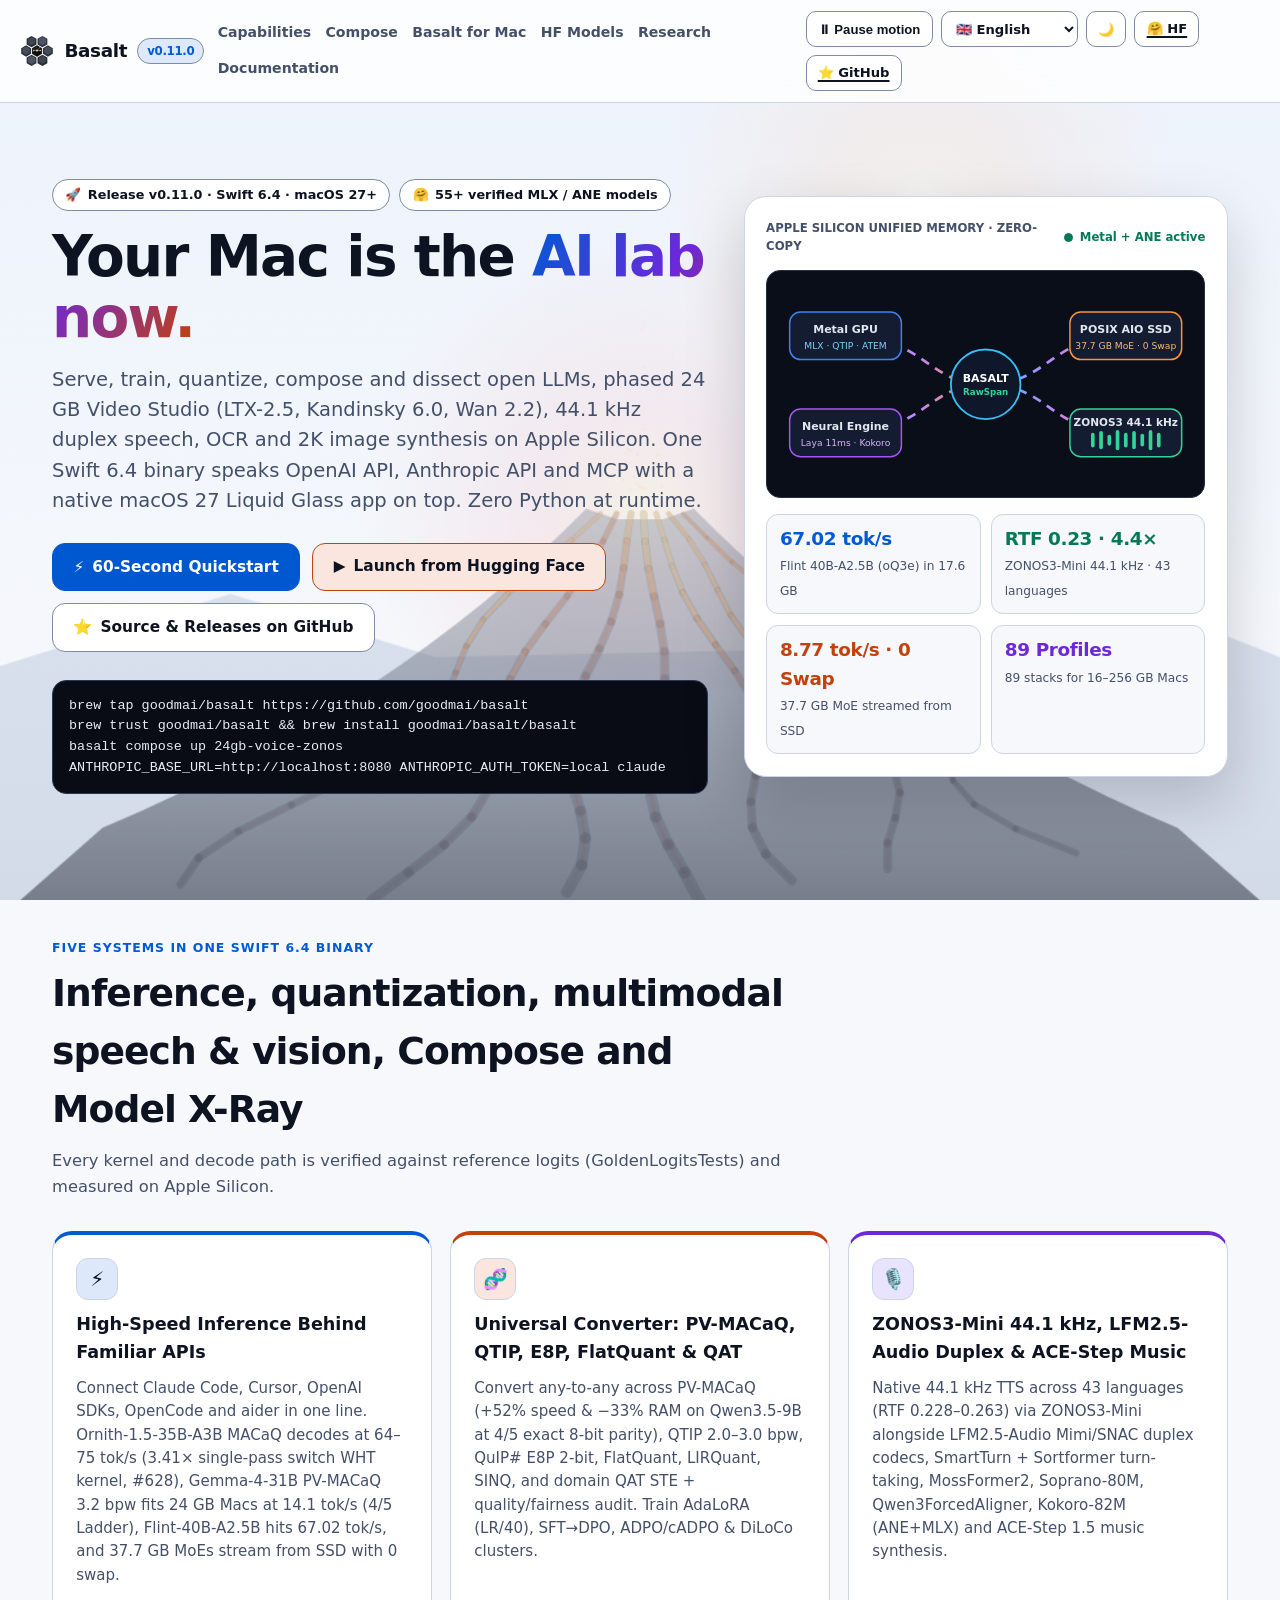
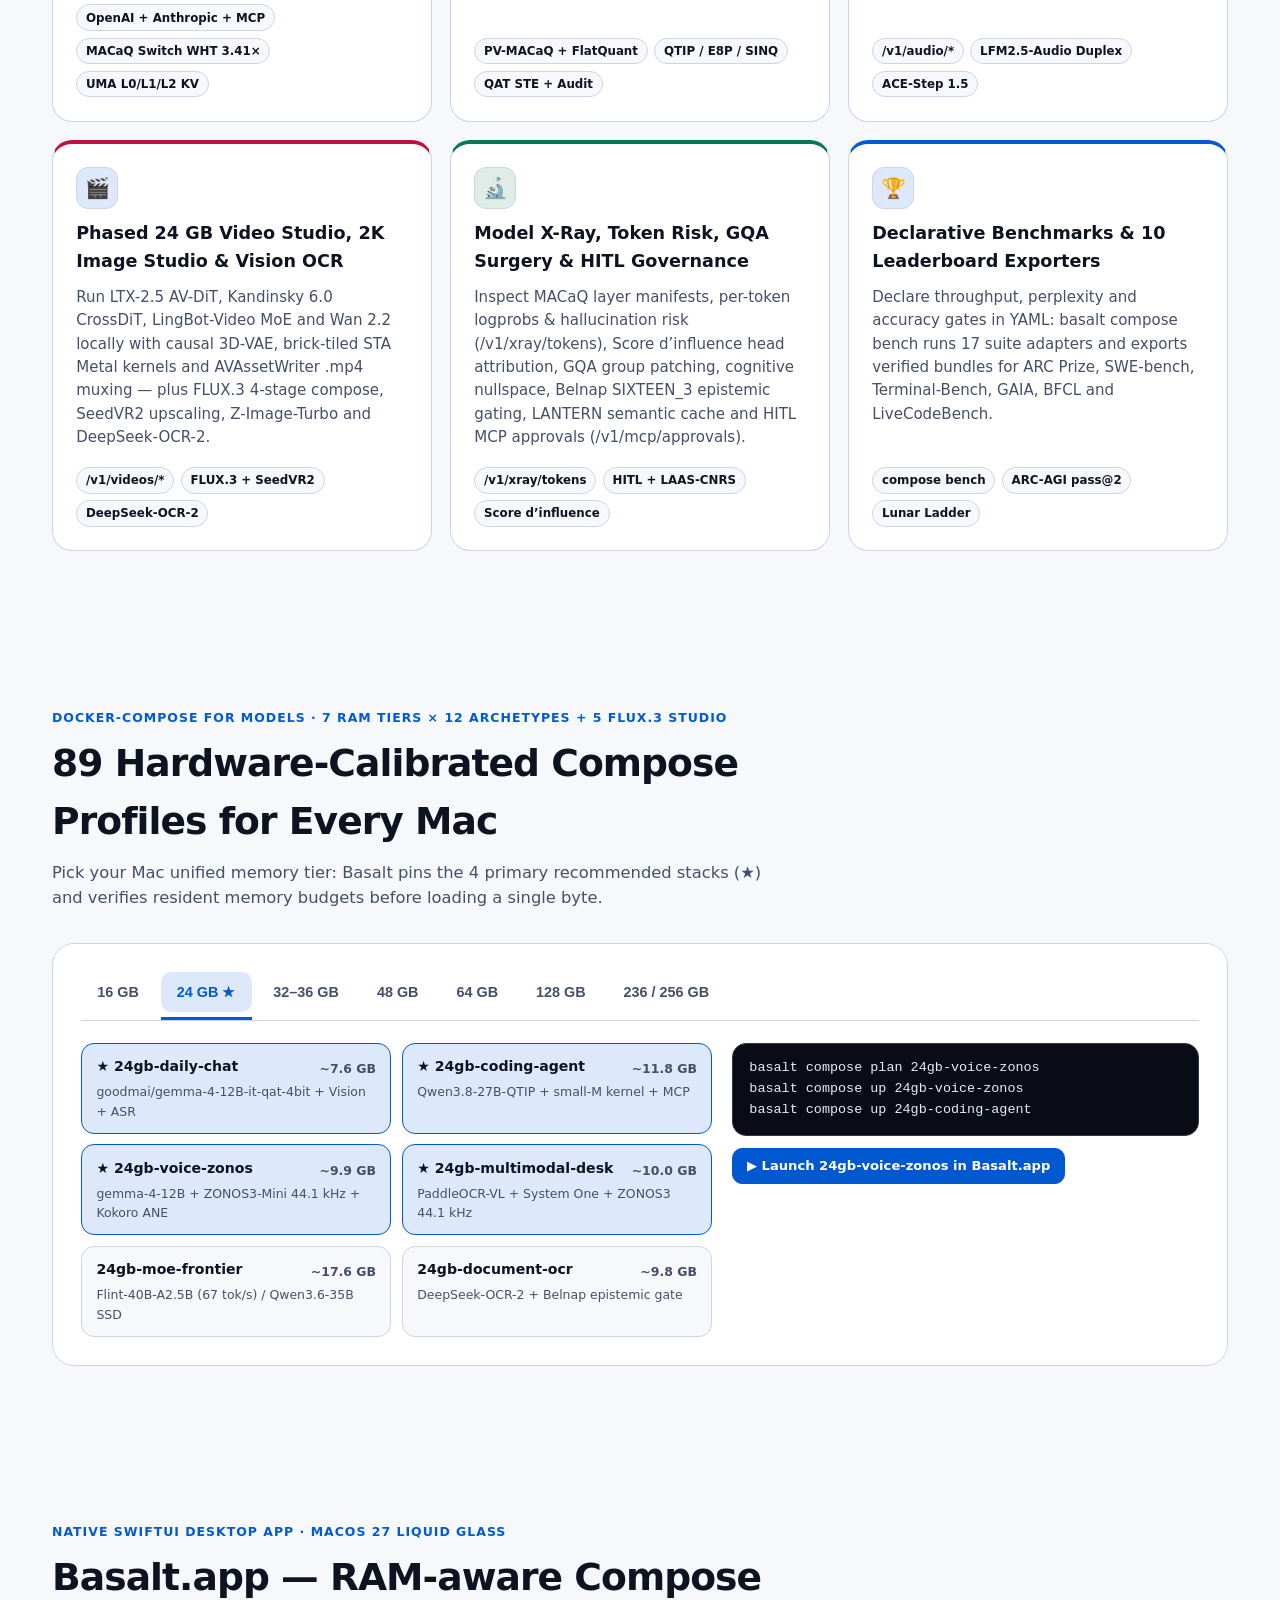
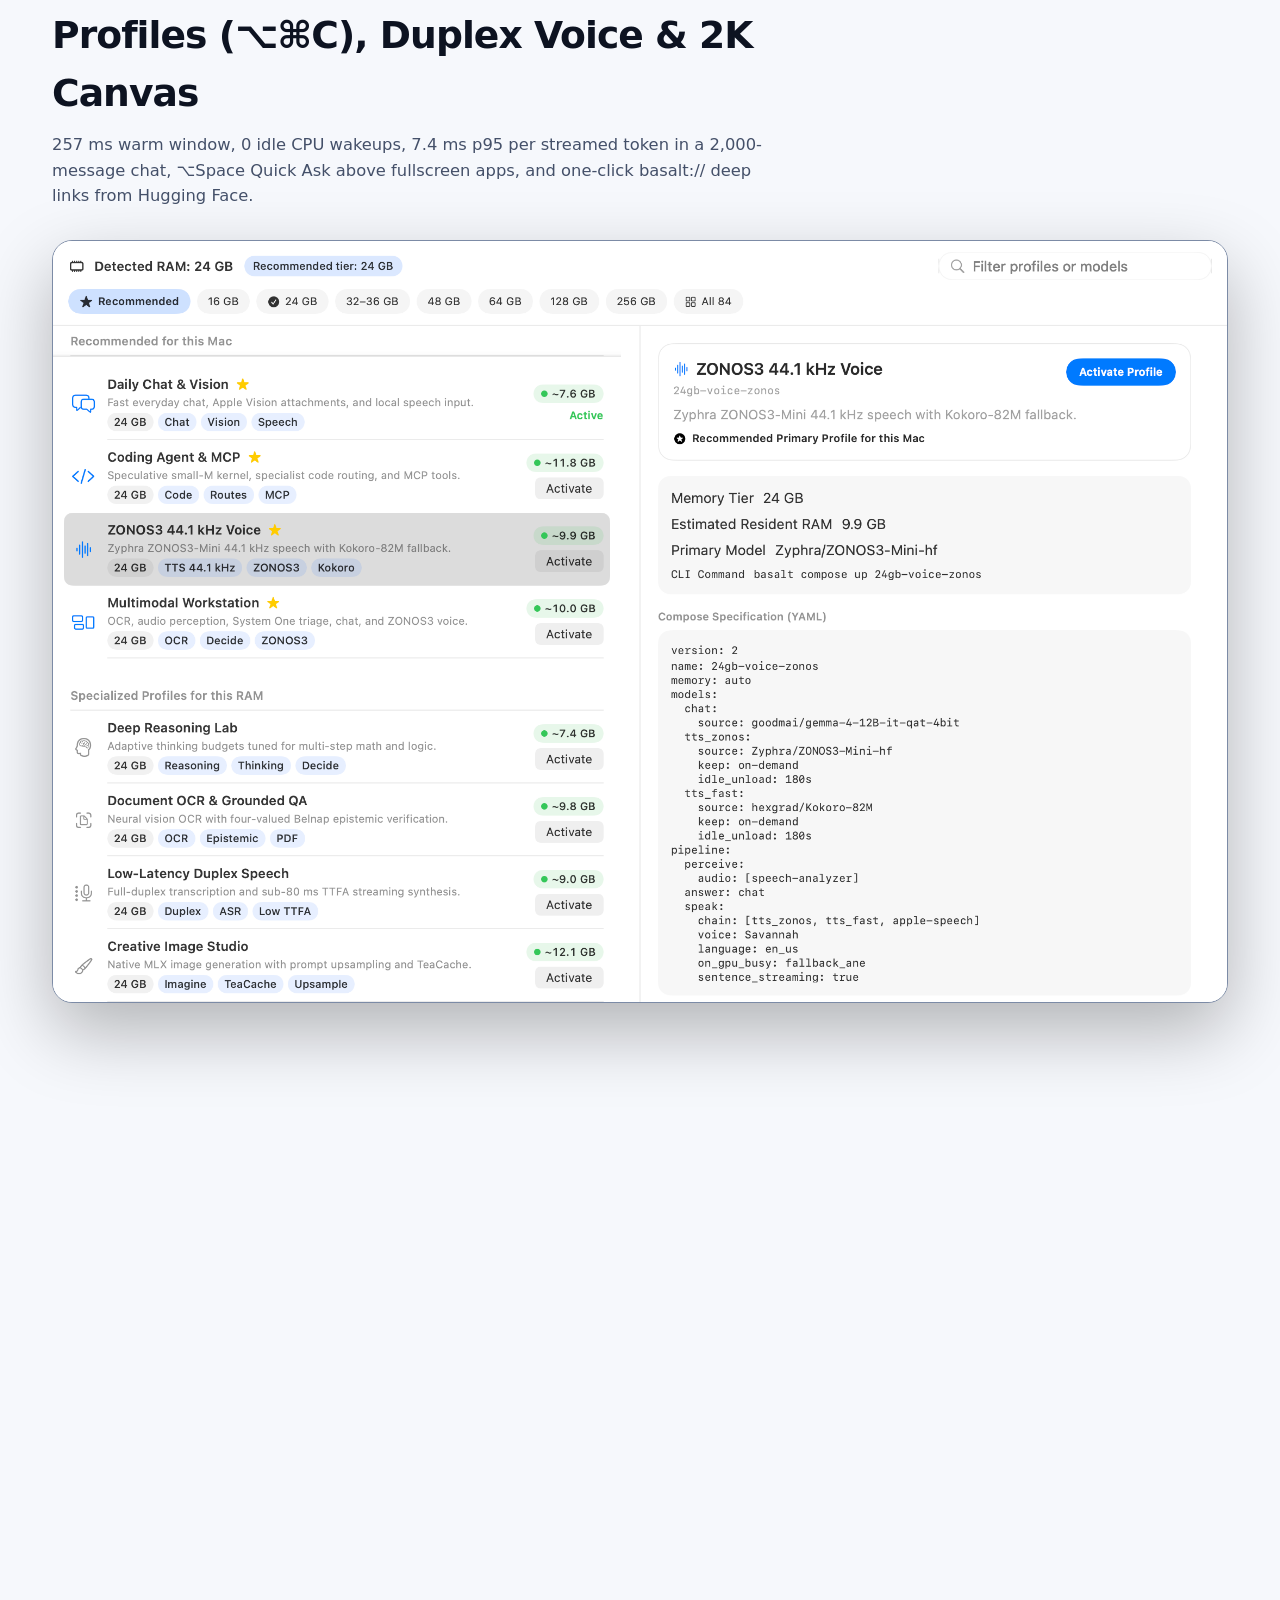
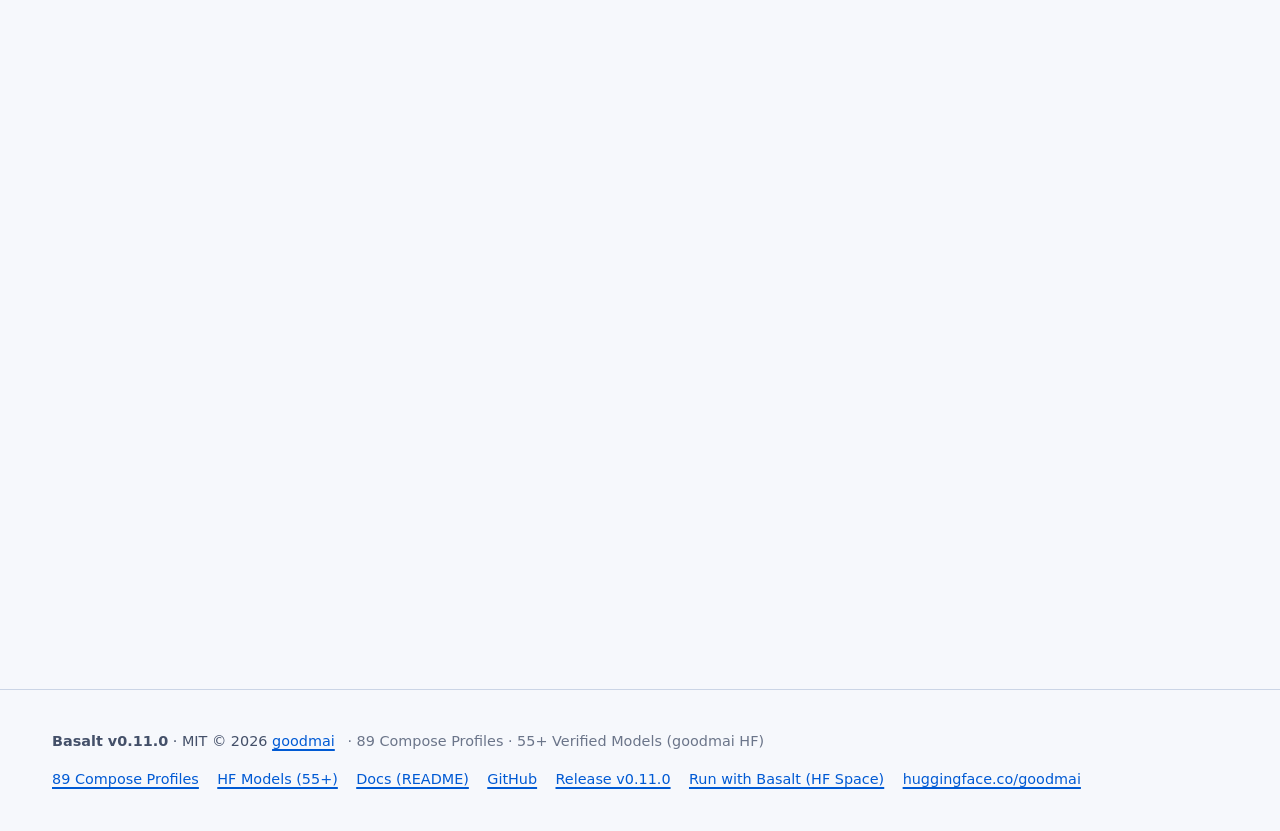
==== commit 6cb11e98: "feat(site): add Japanese & German (8 languages), v0.12 PV-MACaQ/Video/X-Ray highlights, and localize" ====
--- a/index.html
+++ b/index.html
@@ -12,7 +12,7 @@
     } catch {}
   </script>
   <title>Basalt v0.11.0 — Your Mac Is the AI Lab Now · Apple Silicon MLX &amp; ANE</title>
-  <meta name="description" content="Basalt v0.11.0: native Swift 6.4 inference server (OpenAI, Anthropic, MCP), QTIP/MACaQ/PV-Tuning quantization, Meta Muse Glimmer 30B, ZONOS3-Mini 44.1 kHz TTS, 89 RAM-calibrated Compose profiles, 50+ verified models, and macOS 27 Liquid Glass app.">
+  <meta name="description" content="Basalt: native Swift 6.4 inference server (OpenAI, Anthropic, MCP), Video Studio (LTX-2.5, Kandinsky 6.0, Wan 2.2), Universal PV-MACaQ/QTIP/FlatQuant/QAT converter, ZONOS3-Mini 44.1 kHz &amp; LFM2.5-Audio duplex speech, 89 RAM-calibrated Compose profiles, 55+ verified models, and macOS 27 Liquid Glass app.">
   <link rel="canonical" href="https://bas-alt.vercel.app/">
   <meta property="og:url" content="https://bas-alt.vercel.app/">
   <link rel="icon" type="image/svg+xml" href="assets/logo.svg">
@@ -97,6 +97,21 @@
             </svg>
             <span class="flag-emoji" aria-hidden="true">🇨🇳 </span>中文
           </option>
+          <option value="ja" lang="ja">
+            <svg aria-hidden="true" viewBox="0 0 24 16">
+              <rect width="24" height="16" fill="#ffffff"/>
+              <circle cx="12" cy="8" r="4.6" fill="#BC002D"/>
+            </svg>
+            <span class="flag-emoji" aria-hidden="true">🇯🇵 </span>日本語
+          </option>
+          <option value="de" lang="de">
+            <svg aria-hidden="true" viewBox="0 0 24 16">
+              <rect width="24" height="5.34" fill="#000000"/>
+              <rect y="5.33" width="24" height="5.34" fill="#DD0000"/>
+              <rect y="10.66" width="24" height="5.34" fill="#FFCE00"/>
+            </svg>
+            <span class="flag-emoji" aria-hidden="true">🇩🇪 </span>Deutsch
+          </option>
           <option value="ar" lang="ar">
             <svg aria-hidden="true" viewBox="0 0 24 16">
               <rect width="24" height="16" fill="#006C35"/>
@@ -131,7 +146,7 @@
             </a>
             <a class="eyebrow-badge" href="https://huggingface.co/goodmai" target="_blank" rel="noopener">
               <span aria-hidden="true">🤗</span>
-              <span data-i18n="badge_models">50+ verified MLX / ANE models</span>
+              <span data-i18n="badge_models">55+ verified MLX / ANE models</span>
             </a>
           </div>
 
@@ -141,7 +156,7 @@
           </h1>
 
           <p class="hero-lead" data-i18n="hero_lead">
-            Serve, train, quantize, compose and dissect open LLMs, Meta Muse Glimmer 30B, 44.1 kHz neural speech, OCR and image synthesis on Apple Silicon. One Swift 6.4 binary speaks OpenAI API, Anthropic API and MCP with a native macOS 27 Liquid Glass app on top. Zero Python at runtime.
+            Serve, train, quantize, compose and dissect open LLMs, phased 24 GB Video Studio (LTX-2.5, Kandinsky 6.0, Wan 2.2), 44.1 kHz duplex speech, OCR and 2K image synthesis on Apple Silicon. One Swift 6.4 binary speaks OpenAI API, Anthropic API and MCP with a native macOS 27 Liquid Glass app on top. Zero Python at runtime.
           </p>
 
           <div class="cta-group">
@@ -264,55 +279,55 @@
           <article class="bento-card reveal-card" data-tone="cobalt">
             <span class="card-icon" aria-hidden="true">⚡</span>
             <h3 data-i18n="f1_title">High-Speed Inference Behind Familiar APIs</h3>
-            <p data-i18n="f1_desc">Connect Claude Code, Cursor, OpenAI SDKs, OpenCode and aider in one line. Flint-40B-A2.5B decodes at 67.02 tok/s, Meta Muse Glimmer 30B streams Onyx reasoning &amp; ATEM tools, Bonsai 2 27B fits in 7.4 GB, and 37.7 GB MoE checkpoints stream from SSD with 0 swap.</p>
+            <p data-i18n="f1_desc">Connect Claude Code, Cursor, OpenAI SDKs, OpenCode and aider in one line. Ornith-1.5-35B-A3B MACaQ decodes at 64–75 tok/s (3.41× single-pass switch WHT kernel, #628), Gemma-4-31B PV-MACaQ 3.2 bpw fits 24 GB Macs at 14.1 tok/s (4/5 Ladder), Flint-40B-A2.5B hits 67.02 tok/s, and 37.7 GB MoEs stream from SSD with 0 swap.</p>
             <div class="tag-row">
               <span class="chip">OpenAI + Anthropic + MCP</span>
-              <span class="chip">Prefix-Tree KV Cache</span>
-              <span class="chip">polar4 / turbo4 KV</span>
+              <span class="chip">MACaQ Switch WHT 3.41×</span>
+              <span class="chip">UMA L0/L1/L2 KV</span>
             </div>
           </article>
 
           <article class="bento-card reveal-card" data-tone="amber">
             <span class="card-icon" aria-hidden="true">🧬</span>
-            <h3 data-i18n="f2_title">QTIP Trellis, PV-Tuning, GSQ-RCO &amp; PHM / OFT Adapters</h3>
-            <p data-i18n="f2_desc">Bitshift trellis QTIP 2.5 bpw fits Qwen3.8-27B in 10.0 GB and beats 3-bit affine on 16k perplexity (4.621 vs 4.702). Train LoRA, hypercomplex PHM and GPU-pure OFT adapters directly on streamed Hugging Face corpora.</p>
+            <h3 data-i18n="f2_title">Universal Converter: PV-MACaQ, QTIP, E8P, FlatQuant &amp; QAT</h3>
+            <p data-i18n="f2_desc">Convert any-to-any across PV-MACaQ (+52% speed &amp; −33% RAM on Qwen3.5-9B at 4/5 exact 8-bit parity), QTIP 2.0–3.0 bpw, QuIP# E8P 2-bit, FlatQuant, LIRQuant, SINQ, and domain QAT STE + quality/fairness audit. Train AdaLoRA (LR/40), SFT→DPO, ADPO/cADPO &amp; DiLoCo clusters.</p>
             <div class="tag-row">
-              <span class="chip">QTIP 2.0–3.0 bpw</span>
-              <span class="chip">Two-Stage PV-Tune</span>
-              <span class="chip">Native GGUF IQMetal</span>
+              <span class="chip">PV-MACaQ + FlatQuant</span>
+              <span class="chip">QTIP / E8P / SINQ</span>
+              <span class="chip">QAT STE + Audit</span>
             </div>
           </article>
 
           <article class="bento-card reveal-card" data-tone="violet">
             <span class="card-icon" aria-hidden="true">🎙️</span>
-            <h3 data-i18n="f3_title">ZONOS3-Mini 44.1 kHz Neural TTS &amp; Duplex Speech</h3>
-            <p data-i18n="f3_desc">Native 44.1 kHz speech synthesis across 43 languages and 27 voices (RTF 0.228–0.263, cross-lingual CFG 1.5) via Zyphra ZONOS3-Mini, alongside Kokoro-82M (ANE+MLX), Qwen3-TTS, CosyVoice3, Chatterbox and Nemotron ASR.</p>
+            <h3 data-i18n="f3_title">ZONOS3-Mini 44.1 kHz, LFM2.5-Audio Duplex &amp; ACE-Step Music</h3>
+            <p data-i18n="f3_desc">Native 44.1 kHz TTS across 43 languages (RTF 0.228–0.263) via ZONOS3-Mini alongside LFM2.5-Audio Mimi/SNAC duplex codecs, SmartTurn + Sortformer turn-taking, MossFormer2, Soprano-80M, Qwen3ForcedAligner, Kokoro-82M (ANE+MLX) and ACE-Step 1.5 music synthesis.</p>
             <div class="tag-row">
-              <span class="chip">/v1/audio/speech</span>
-              <span class="chip">pipeline.speak</span>
-              <span class="chip">ANE Fallback</span>
+              <span class="chip">/v1/audio/*</span>
+              <span class="chip">LFM2.5-Audio Duplex</span>
+              <span class="chip">ACE-Step 1.5</span>
             </div>
           </article>
 
           <article class="bento-card reveal-card" data-tone="rose">
-            <span class="card-icon" aria-hidden="true">🎨</span>
-            <h3 data-i18n="f4_title">Native MLX Image Studio &amp; Vision OCR</h3>
-            <p data-i18n="f4_desc">Run FLUX.2/3-klein, Z-Image-Turbo, Iris-3B, SANA-1.5 and Step1X-Edit locally with shared text encoders, TeaCache and live TAEF SSE previews, paired with DeepSeek-OCR-2 and PaddleOCR-VL-1.5 document perception.</p>
+            <span class="card-icon" aria-hidden="true">🎬</span>
+            <h3 data-i18n="f4_title">Phased 24 GB Video Studio, 2K Image Studio &amp; Vision OCR</h3>
+            <p data-i18n="f4_desc">Run LTX-2.5 AV-DiT, Kandinsky 6.0 CrossDiT, LingBot-Video MoE and Wan 2.2 locally with causal 3D-VAE, brick-tiled STA Metal kernels and AVAssetWriter .mp4 muxing — plus FLUX.3 4-stage compose, SeedVR2 upscaling, Z-Image-Turbo and DeepSeek-OCR-2.</p>
             <div class="tag-row">
-              <span class="chip">/v1/images/*</span>
-              <span class="chip">TeaCache + Judge</span>
+              <span class="chip">/v1/videos/*</span>
+              <span class="chip">FLUX.3 + SeedVR2</span>
               <span class="chip">DeepSeek-OCR-2</span>
             </div>
           </article>
 
           <article class="bento-card reveal-card" data-tone="emerald">
             <span class="card-icon" aria-hidden="true">🔬</span>
-            <h3 data-i18n="f5_title">Model X-Ray &amp; Zero-Token Belnap Epistemic Gate</h3>
-            <p data-i18n="f5_desc">Inspect Marchenko–Pastur spectra, per-head logit lens, complex MVN phasor probes, Fisher–Rao geodesic drift and four-valued Belnap evidence states on the SIXTEEN_3 trilattice before decoding a single token.</p>
+            <h3 data-i18n="f5_title">Model X-Ray, Token Risk, GQA Surgery &amp; HITL Governance</h3>
+            <p data-i18n="f5_desc">Inspect MACaQ layer manifests, per-token logprobs &amp; hallucination risk (/v1/xray/tokens), Score d’influence head attribution, GQA group patching, cognitive nullspace, Belnap SIXTEEN_3 epistemic gating, LANTERN semantic cache and HITL MCP approvals (/v1/mcp/approvals).</p>
             <div class="tag-row">
-              <span class="chip">SIXTEEN_3 Trilattice</span>
-              <span class="chip">Reversible Overlays</span>
-              <span class="chip">OpenMetrics ECE</span>
+              <span class="chip">/v1/xray/tokens</span>
+              <span class="chip">HITL + LAAS-CNRS</span>
+              <span class="chip">Score d’influence</span>
             </div>
           </article>
 
@@ -542,17 +557,17 @@
 
         <div class="bench-grid">
           <div class="stat-card reveal-card">
-            <div class="stat-number" style="color: var(--cobalt);">3.45–3.62×</div>
-            <strong data-i18n="b1_title">Code Edit Speedup on Gemma 4 12B</strong>
-            <div class="bar-track"><div class="bar-fill" style="inline-size: 92%;"></div></div>
-            <span style="font-size: 0.84rem; color: var(--text-muted);" data-i18n="b1_desc">Exact staged KV-round prompt lookup (18.7 → 64.6 tok/s) with identical greedy output (#265).</span>
+            <div class="stat-number" style="color: var(--cobalt);">3.41× · +82%</div>
+            <strong data-i18n="b1_title">Single-Pass MACaQ MoE Switch WHT (#628)</strong>
+            <div class="bar-track"><div class="bar-fill" style="inline-size: 94%;"></div></div>
+            <span style="font-size: 0.84rem; color: var(--text-muted);" data-i18n="b1_desc">Gemma 4 26B-A4B MoE kernel drops 2.06 → 0.60 ms (+82% end-to-end); Ornith 35B-A3B MACaQ hits 64–75 tok/s (#628).</span>
           </div>
 
           <div class="stat-card reveal-card">
-            <div class="stat-number" style="color: var(--amber);">−72.1% PPL</div>
-            <strong data-i18n="b2_title">QTIP Bitshift Trellis at 2.0–2.5 bpw</strong>
-            <div class="bar-track"><div class="bar-fill" style="inline-size: 86%;"></div></div>
-            <span style="font-size: 0.84rem; color: var(--text-muted);" data-i18n="b2_desc">Qwen3.8-27B in 8.48 GB cuts 2-bit PPL from 19.15 to 5.35, and 2.5 bpw beats 3-bit affine (#494).</span>
+            <div class="stat-number" style="color: var(--amber);">+52% · −33% RAM</div>
+            <strong data-i18n="b2_title">PV-MACaQ 4-bit Exact Parity &amp; 31B on 24 GB</strong>
+            <div class="bar-track"><div class="bar-fill" style="inline-size: 90%;"></div></div>
+            <span style="font-size: 0.84rem; color: var(--text-muted);" data-i18n="b2_desc">Qwen3.5-9B PV-MACaQ hits 43.2 tok/s p50 at 4/5 8-bit parity; Gemma-4-31B 3.2 bpw runs 4/5 Ladder in 15.1 GB (#545, #630).</span>
           </div>
 
           <div class="stat-card reveal-card">
@@ -579,11 +594,38 @@
       <div class="container">
         <div class="section-head">
           <span class="section-kicker" data-i18n="hf_kicker">GOODMAI HUGGING FACE COLLECTION · 1-CLICK LAUNCH</span>
-          <h2 class="section-title" data-i18n="hf_title">50+ Verified Checkpoints Ready to Launch in One Click</h2>
+          <h2 class="section-title" data-i18n="hf_title">55+ Verified Checkpoints Ready to Launch in One Click</h2>
           <p class="section-sub" data-i18n="hf_sub">Every checkpoint in huggingface.co/goodmai ships with a one-click Basalt.app deep link and verified CLI command.</p>
         </div>
 
         <div class="models-grid">
+          <article class="model-card reveal-card">
+            <h3>goodmai/gemma-4-31B-it-PV-MACaQ-3.2bpw-MLX</h3>
+            <p data-i18n="m8_desc">31B dense on a 24 GB Mac (15.1 GB, 14.1 tok/s p50, Ladder 4/5 + Lunar 4/6) where 4-bit OOMs.</p>
+            <div class="model-actions">
+              <a class="btn btn-sm btn-primary" href="https://goodmai-run-with-basalt.static.hf.space/?model=goodmai%2Fgemma-4-31B-it-PV-MACaQ-3.2bpw-MLX&amp;role=chat" target="_blank" rel="noopener">▶ Basalt</a>
+              <a class="btn btn-sm" href="https://huggingface.co/goodmai/gemma-4-31B-it-PV-MACaQ-3.2bpw-MLX" target="_blank" rel="noopener">🤗 HF Card</a>
+            </div>
+          </article>
+
+          <article class="model-card reveal-card">
+            <h3>goodmai/Ornith-1.5-35B-A3B-MACaQ-3bit-MLX</h3>
+            <p data-i18n="m9_desc">35B MoE (A3B) 3-bit MACaQ in 14.6 GB at 64–75 tok/s via single-pass switch WHT (#628).</p>
+            <div class="model-actions">
+              <a class="btn btn-sm btn-primary" href="https://goodmai-run-with-basalt.static.hf.space/?model=goodmai%2FOrnith-1.5-35B-A3B-MACaQ-3bit-MLX&amp;role=chat" target="_blank" rel="noopener">▶ Basalt</a>
+              <a class="btn btn-sm" href="https://huggingface.co/goodmai/Ornith-1.5-35B-A3B-MACaQ-3bit-MLX" target="_blank" rel="noopener">🤗 HF Card</a>
+            </div>
+          </article>
+
+          <article class="model-card reveal-card">
+            <h3>goodmai/Qwen3.8-27B-PV-MACaQ-4bit-Affine-MLX</h3>
+            <p data-i18n="m10_desc">27B PV-MACaQ 4-bit (15.3 GB, 11.6 tok/s p50, PPL 1.23, MSE −19.5%, Ladder 4/5 on 24 GB Mac).</p>
+            <div class="model-actions">
+              <a class="btn btn-sm btn-primary" href="https://goodmai-run-with-basalt.static.hf.space/?model=goodmai%2FQwen3.8-27B-PV-MACaQ-4bit-Affine-MLX&amp;role=chat" target="_blank" rel="noopener">▶ Basalt</a>
+              <a class="btn btn-sm" href="https://huggingface.co/goodmai/Qwen3.8-27B-PV-MACaQ-4bit-Affine-MLX" target="_blank" rel="noopener">🤗 HF Card</a>
+            </div>
+          </article>
+
           <article class="model-card reveal-card">
             <h3>goodmai/gemma-4-12B-it-qat-4bit</h3>
             <p data-i18n="m1_desc">Daily-driver 12B QAT multimodal chat and vision model (~7.6 GB on 24 GB Mac).</p>
@@ -649,7 +691,7 @@
         </div>
 
         <div style="margin-block-start: 1.5rem; display: flex; gap: 0.75rem; flex-wrap: wrap;">
-          <a class="btn btn-hf" href="https://huggingface.co/collections/goodmai/basalt-inference-and-quantization-stack-6af94bed95c64cce97e188fc" target="_blank" rel="noopener" data-i18n="hf_browse_all">🤗 Browse all 50+ models in the Hugging Face Collection →</a>
+          <a class="btn btn-hf" href="https://huggingface.co/collections/goodmai/basalt-inference-and-quantization-stack-6af94bed95c64cce97e188fc" target="_blank" rel="noopener" data-i18n="hf_browse_all">🤗 Browse all 55+ models in the Hugging Face Collection →</a>
           <a class="btn" href="https://huggingface.co/Bosalt" target="_blank" rel="noopener" data-i18n="hf_bosalt_org">Bosalt Org on HF →</a>
         </div>
       </div>
@@ -661,7 +703,7 @@
     <section class="deferred-section" id="research">
       <div class="container">
         <div class="section-head">
-          <span class="section-kicker" data-i18n="res_kicker">OPEN SCIENCE · 85+ PAPERS ACROSS 6 GLOBAL RESEARCH TRADITIONS</span>
+          <span class="section-kicker" data-i18n="res_kicker">OPEN SCIENCE · 95+ PAPERS ACROSS GLOBAL RESEARCH TRADITIONS</span>
           <h2 class="section-title" data-i18n="res_title">Mathematical &amp; Scientific Research Foundations</h2>
           <p class="section-sub" data-i18n="res_sub">Every Metal kernel, lattice quantizer, KV compressor, speculative verifier and epistemic gate in Basalt builds directly upon peer-reviewed mathematics and open preprints — with deep gratitude to their authors.</p>
         </div>
@@ -724,7 +766,7 @@
             <h3 data-i18n="r6_title">Gratitude to Researchers &amp; Open Science</h3>
             <p data-i18n="r6_desc">Sincere thanks to Apple MLX, Cornell RelaxML, Huawei CSL &amp; Noah’s Ark, IST Austria, MSU / MIAN / MIPT, Tsinghua, DeepSeek-AI, Google Research, Science Tokyo / UEC / Doshisha, Chung-Ang / Kangwon / Nota AI, ggml &amp; Hugging Face.</p>
             <div class="model-actions">
-              <a class="btn btn-sm btn-primary" href="https://github.com/goodmai/basalt/blob/main/docs/research-foundations.md" target="_blank" rel="noopener" data-i18n="res_cta_doc">📖 Full Bibliography &amp; Proofs (85+ Works) →</a>
+              <a class="btn btn-sm btn-primary" href="https://github.com/goodmai/basalt/blob/main/docs/research-foundations.md" data-doc="research-foundations.md" target="_blank" rel="noopener" data-i18n="res_cta_doc">📖 Full Bibliography &amp; Proofs (95+ Works) →</a>
             </div>
           </article>
         </div>
@@ -742,57 +784,57 @@
         </div>
 
         <div class="docs-grid" style="margin-block-end: 2.75rem;">
-          <a class="doc-card reveal-card" href="https://github.com/goodmai/basalt/blob/main/docs/install.md" target="_blank" rel="noopener">
+          <a class="doc-card reveal-card" href="https://github.com/goodmai/basalt/blob/main/docs/install.md" data-doc="install.md" target="_blank" rel="noopener">
             <strong data-i18n="d1_title">Install &amp; Requirements</strong>
             <span data-i18n="d1_desc">Homebrew tap, building with Xcode 27 / Swift 6.4, MetalToolchain &amp; ./basalt-claude</span>
           </a>
-          <a class="doc-card reveal-card" href="https://github.com/goodmai/basalt/blob/main/docs/compose.md" target="_blank" rel="noopener">
+          <a class="doc-card reveal-card" href="https://github.com/goodmai/basalt/blob/main/docs/compose.md" data-doc="compose.md" target="_blank" rel="noopener">
             <strong data-i18n="d2_title">basalt compose Reference</strong>
-            <span data-i18n="d2_desc">YAML v2, 89 hardware profiles, speak:, imagine:, epistemic gate, adapters &amp; bench</span>
-          </a>
-          <a class="doc-card reveal-card" href="https://github.com/goodmai/basalt/blob/main/docs/rest-api.md" target="_blank" rel="noopener">
+            <span data-i18n="d2_desc">YAML v2.2, 89 profiles, Video/Voice/Music, LANTERN cache, HITL, UMA L0/L1/L2 &amp; bench</span>
+          </a>
+          <a class="doc-card reveal-card" href="https://github.com/goodmai/basalt/blob/main/docs/rest-api.md" data-doc="rest-api.md" target="_blank" rel="noopener">
             <strong data-i18n="d3_title">REST API &amp; OpenAPI</strong>
-            <span data-i18n="d3_desc">OpenAI, Anthropic /v1/messages, /v1/audio/speech, /v1/images/*, SSE &amp; OpenMetrics</span>
-          </a>
-          <a class="doc-card reveal-card" href="https://github.com/goodmai/basalt/blob/main/docs/integrations.md" target="_blank" rel="noopener">
+            <span data-i18n="d3_desc">OpenAI, Anthropic, /v1/videos/*, /v1/audio/*, /v1/models/convert, /v1/xray/tokens &amp; /v1/mcp/approvals</span>
+          </a>
+          <a class="doc-card reveal-card" href="https://github.com/goodmai/basalt/blob/main/docs/integrations.md" data-doc="integrations.md" target="_blank" rel="noopener">
             <strong data-i18n="d4_title">Integrations: Claude Code &amp; MCP</strong>
             <span data-i18n="d4_desc">Claude Code, Cursor, Claude Desktop, OpenCode, Cline &amp; --mcp-enable / --mcp-disable</span>
           </a>
-          <a class="doc-card reveal-card" href="https://github.com/goodmai/basalt/blob/main/docs/commands.md" target="_blank" rel="noopener">
+          <a class="doc-card reveal-card" href="https://github.com/goodmai/basalt/blob/main/docs/commands.md" data-doc="commands.md" target="_blank" rel="noopener">
             <strong data-i18n="d5_title">CLI Commands &amp; serve Flags</strong>
-            <span data-i18n="d5_desc">QTIP, PV-Tuning, distillation, prompt cache, CacheBlend, MTP, GGUF convert &amp; KV zones</span>
-          </a>
-          <a class="doc-card reveal-card" href="https://github.com/goodmai/basalt/blob/main/docs/mac-app.md" target="_blank" rel="noopener">
+            <span data-i18n="d5_desc">Universal Converter (PV-MACaQ, FlatQuant, QTIP, E8P, QAT), --video-model, CacheBlend &amp; KV zones</span>
+          </a>
+          <a class="doc-card reveal-card" href="https://github.com/goodmai/basalt/blob/main/docs/mac-app.md" data-doc="mac-app.md" target="_blank" rel="noopener">
             <strong data-i18n="d6_title">Basalt for Mac (Basalt.app)</strong>
-            <span data-i18n="d6_desc">Compose Profiles (⌥⌘C), Quick Ask (⌥Space), duplex voice, 2K Canvas &amp; notarized DMG</span>
-          </a>
-          <a class="doc-card reveal-card" href="https://github.com/goodmai/basalt/blob/main/docs/research-tools.md" target="_blank" rel="noopener">
+            <span data-i18n="d6_desc">Video Studio, ConvertModelSheet, Compose Profiles (⌥⌘C), Quick Ask (⌥Space), duplex voice &amp; 2K Canvas</span>
+          </a>
+          <a class="doc-card reveal-card" href="https://github.com/goodmai/basalt/blob/main/docs/research-tools.md" data-doc="research-tools.md" target="_blank" rel="noopener">
             <strong data-i18n="d7_title">Model X-Ray &amp; Weight Surgery</strong>
-            <span data-i18n="d7_desc">Live spectra, activation contrast, steering, reversible weight overlays &amp; KL gates</span>
-          </a>
-          <a class="doc-card reveal-card" href="https://github.com/goodmai/basalt/blob/main/docs/architecture.md" target="_blank" rel="noopener">
+            <span data-i18n="d7_desc">MACaQ describe, Gemma BOS trace, Score d’influence, GQA patching, MAO-SNMF &amp; HITL governance</span>
+          </a>
+          <a class="doc-card reveal-card" href="https://github.com/goodmai/basalt/blob/main/docs/architecture.md" data-doc="architecture.md" target="_blank" rel="noopener">
             <strong data-i18n="d8_title">Architecture &amp; Modules</strong>
-            <span data-i18n="d8_desc">Value Core / Actor Shell split, Swift 6.4 RawSpan / UniqueArray &amp; zero-hatch concurrency</span>
-          </a>
-          <a class="doc-card reveal-card" href="https://github.com/goodmai/basalt/blob/main/docs/models.md" target="_blank" rel="noopener">
+            <span data-i18n="d8_desc">BasaltFoundationModels SDK, VideoRunnerCore, TieredKVHierarchyCore &amp; Swift 6.4 zero-hatch concurrency</span>
+          </a>
+          <a class="doc-card reveal-card" href="https://github.com/goodmai/basalt/blob/main/docs/models.md" data-doc="models.md" target="_blank" rel="noopener">
             <strong data-i18n="d9_title">Supported Models &amp; Families</strong>
-            <span data-i18n="d9_desc">Gemma 4, Qwen3.6/3.8, Meta Muse Glimmer 30B, Flint, Bonsai, ZONOS3-Mini &amp; OCR models</span>
-          </a>
-          <a class="doc-card reveal-card" href="https://github.com/goodmai/basalt/blob/main/docs/pipelines.md" target="_blank" rel="noopener">
+            <span data-i18n="d9_desc">Gemma 4 31B 3.2 bpw, Qwen3.5/3.8 PV-MACaQ, Ornith 35B, LTX-2.5, Kandinsky 6.0, LFM2.5-Audio &amp; ZONOS3</span>
+          </a>
+          <a class="doc-card reveal-card" href="https://github.com/goodmai/basalt/blob/main/docs/pipelines.md" data-doc="pipelines.md" target="_blank" rel="noopener">
             <strong data-i18n="d10_title">Multimodal Pipelines</strong>
-            <span data-i18n="d10_desc">Vision OCR, ASR transcription, 44.1 kHz TTS speech &amp; local image synthesis chains</span>
-          </a>
-          <a class="doc-card reveal-card" href="https://github.com/goodmai/basalt/blob/main/docs/benchmarks.md" target="_blank" rel="noopener">
+            <span data-i18n="d10_desc">Vision OCR, ASR transcription, 44.1 kHz TTS speech, Video Studio &amp; local image synthesis chains</span>
+          </a>
+          <a class="doc-card reveal-card" href="https://github.com/goodmai/basalt/blob/main/docs/benchmarks.md" data-doc="benchmarks.md" target="_blank" rel="noopener">
             <strong data-i18n="d11_title">Benchmarks &amp; Golden Fixtures</strong>
-            <span data-i18n="d11_desc">Reproducible M4 Pro measurements, perplexity gates and golden reference logits</span>
+            <span data-i18n="d11_desc">Reproducible M4 Pro Ladder &amp; PV-MACaQ measurements, perplexity gates and golden reference logits</span>
           </a>
           <a class="doc-card reveal-card" href="https://github.com/goodmai/basalt/blob/main/CHANGELOG.md" target="_blank" rel="noopener">
             <strong data-i18n="d12_title">Release Notes (CHANGELOG)</strong>
-            <span data-i18n="d12_desc">Detailed v0.11.0 changelog with measured throughput, memory and perplexity tables</span>
-          </a>
-          <a class="doc-card reveal-card" href="https://github.com/goodmai/basalt/blob/main/docs/research-foundations.md" target="_blank" rel="noopener">
+            <span data-i18n="d12_desc">Detailed changelog with measured throughput, memory and perplexity tables</span>
+          </a>
+          <a class="doc-card reveal-card" href="https://github.com/goodmai/basalt/blob/main/docs/research-foundations.md" data-doc="research-foundations.md" target="_blank" rel="noopener">
             <strong data-i18n="d13_title">Research Foundations &amp; Gratitude</strong>
-            <span data-i18n="d13_desc">85+ cited papers, mathematical proofs across 9 domains and acknowledgements to authors</span>
+            <span data-i18n="d13_desc">95+ cited papers, mathematical proofs across 10 domains and acknowledgements to authors</span>
           </a>
         </div>
 
@@ -864,12 +906,12 @@
     <div class="container footer-inner">
       <div>
         <strong>Basalt v0.11.0</strong> · MIT © 2026 <a href="https://github.com/goodmai" target="_blank" rel="noopener">goodmai</a>
-        <span style="opacity: 0.78; margin-inline-start: 0.5rem;" data-i18n="footer_counts">· 89 Compose Profiles · 50+ Verified Models (45+ on goodmai HF)</span>
+        <span style="opacity: 0.78; margin-inline-start: 0.5rem;" data-i18n="footer_counts">· 89 Compose Profiles · 55+ Verified Models (goodmai HF)</span>
       </div>
       <div class="footer-links">
         <a href="#compose" data-i18n="footer_compose">89 Compose Profiles</a>
-        <a href="https://huggingface.co/collections/goodmai/basalt-inference-and-quantization-stack-6af94bed95c64cce97e188fc" target="_blank" rel="noopener" data-i18n="footer_models">HF Models (50+)</a>
-        <a href="https://github.com/goodmai/basalt/blob/main/README.md" target="_blank" rel="noopener">English Docs (README)</a>
+        <a href="https://huggingface.co/collections/goodmai/basalt-inference-and-quantization-stack-6af94bed95c64cce97e188fc" target="_blank" rel="noopener" data-i18n="footer_models">HF Models (55+)</a>
+        <a href="https://github.com/goodmai/basalt/blob/main/README.md" data-readme="1" target="_blank" rel="noopener" data-i18n="footer_readme">Docs (README)</a>
         <a href="https://github.com/goodmai/basalt" target="_blank" rel="noopener">GitHub</a>
         <a href="https://github.com/goodmai/basalt/releases/tag/v0.11.0" target="_blank" rel="noopener">Release v0.11.0</a>
         <a href="https://goodmai-run-with-basalt.static.hf.space/" target="_blank" rel="noopener">Run with Basalt (HF Space)</a>
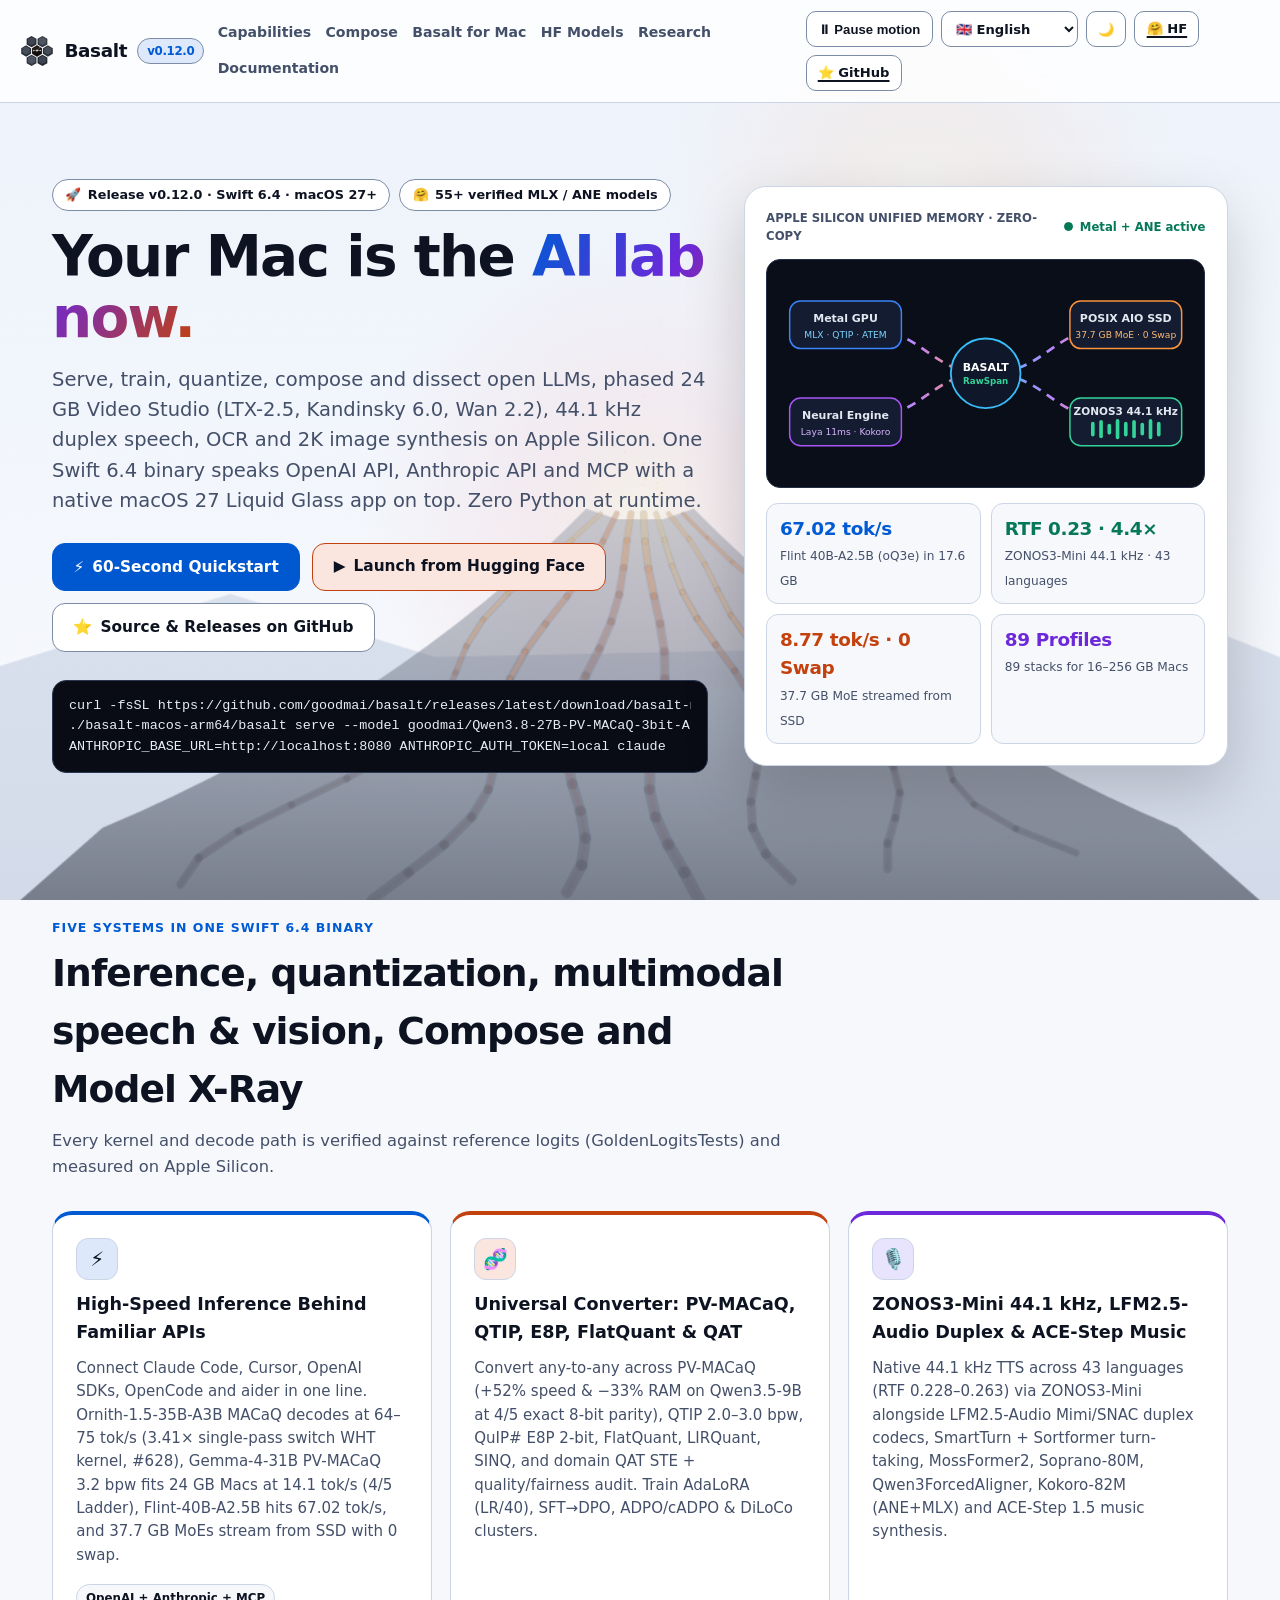
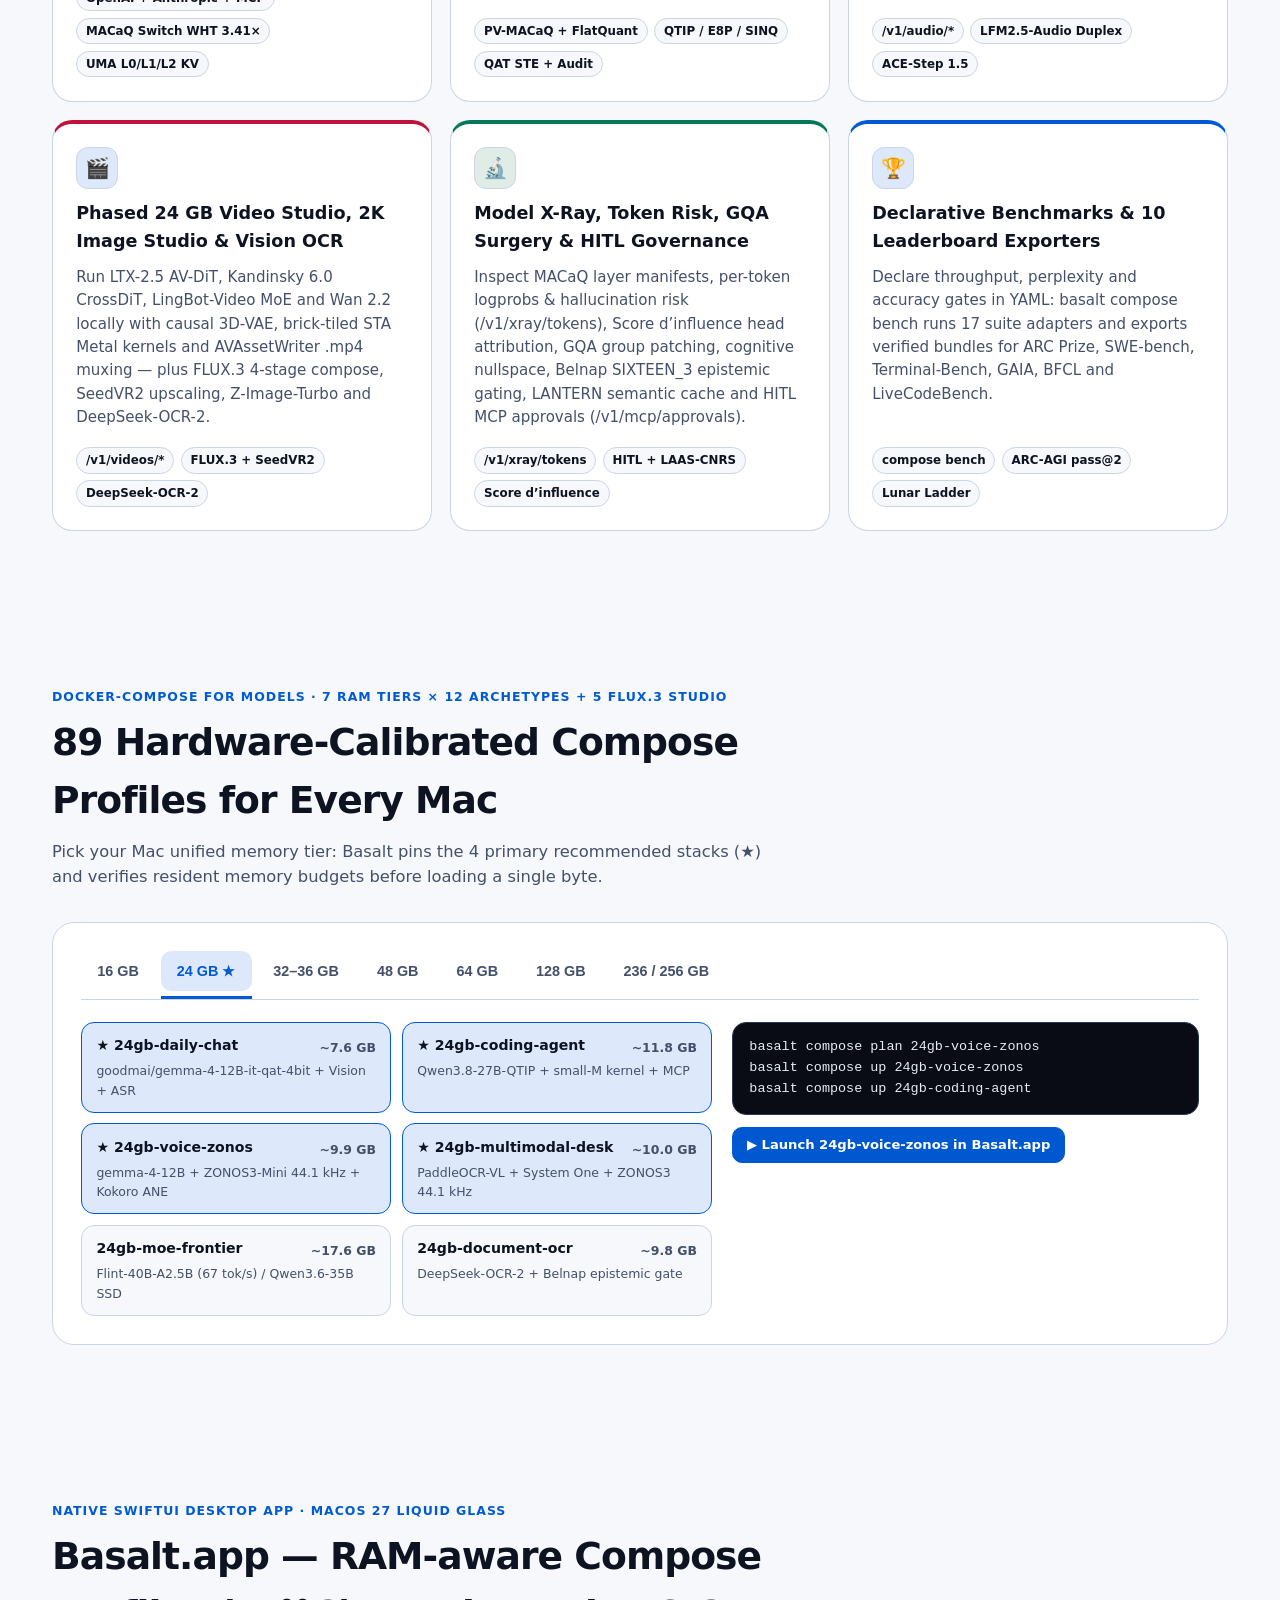
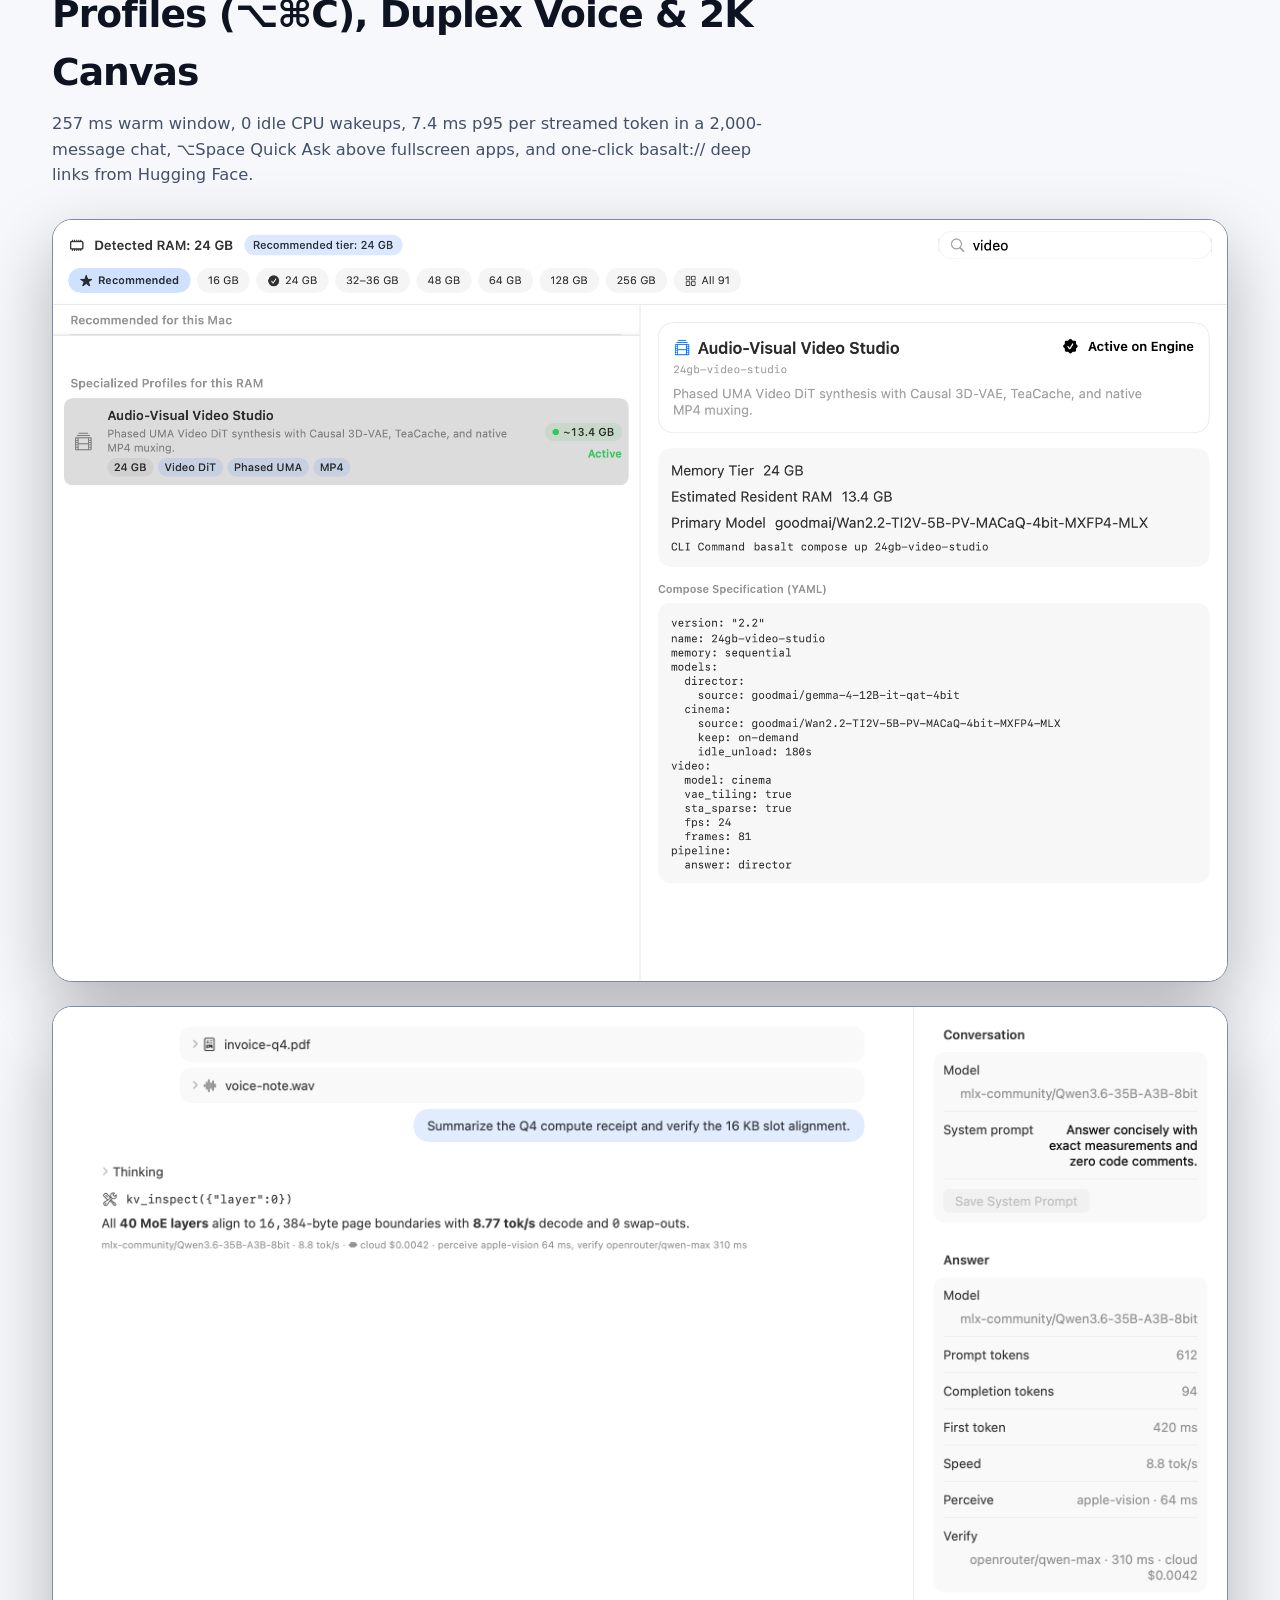
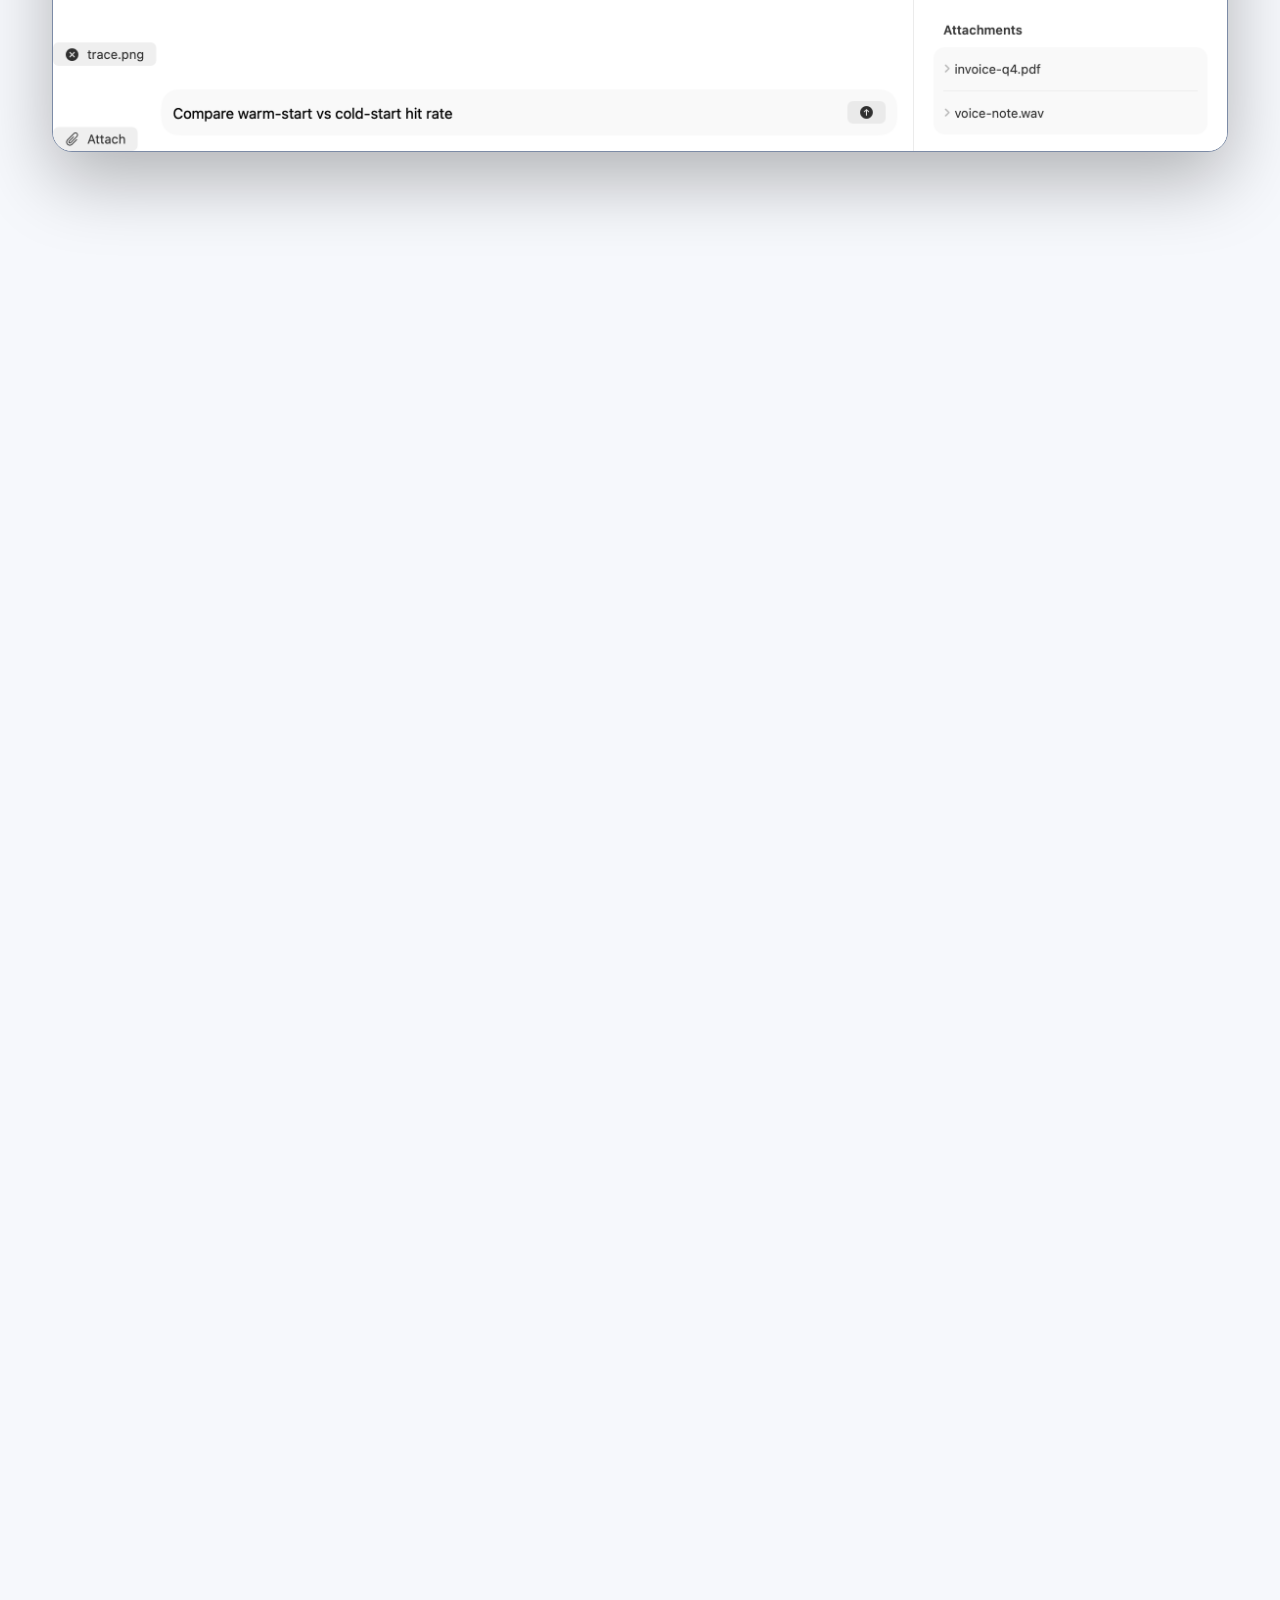
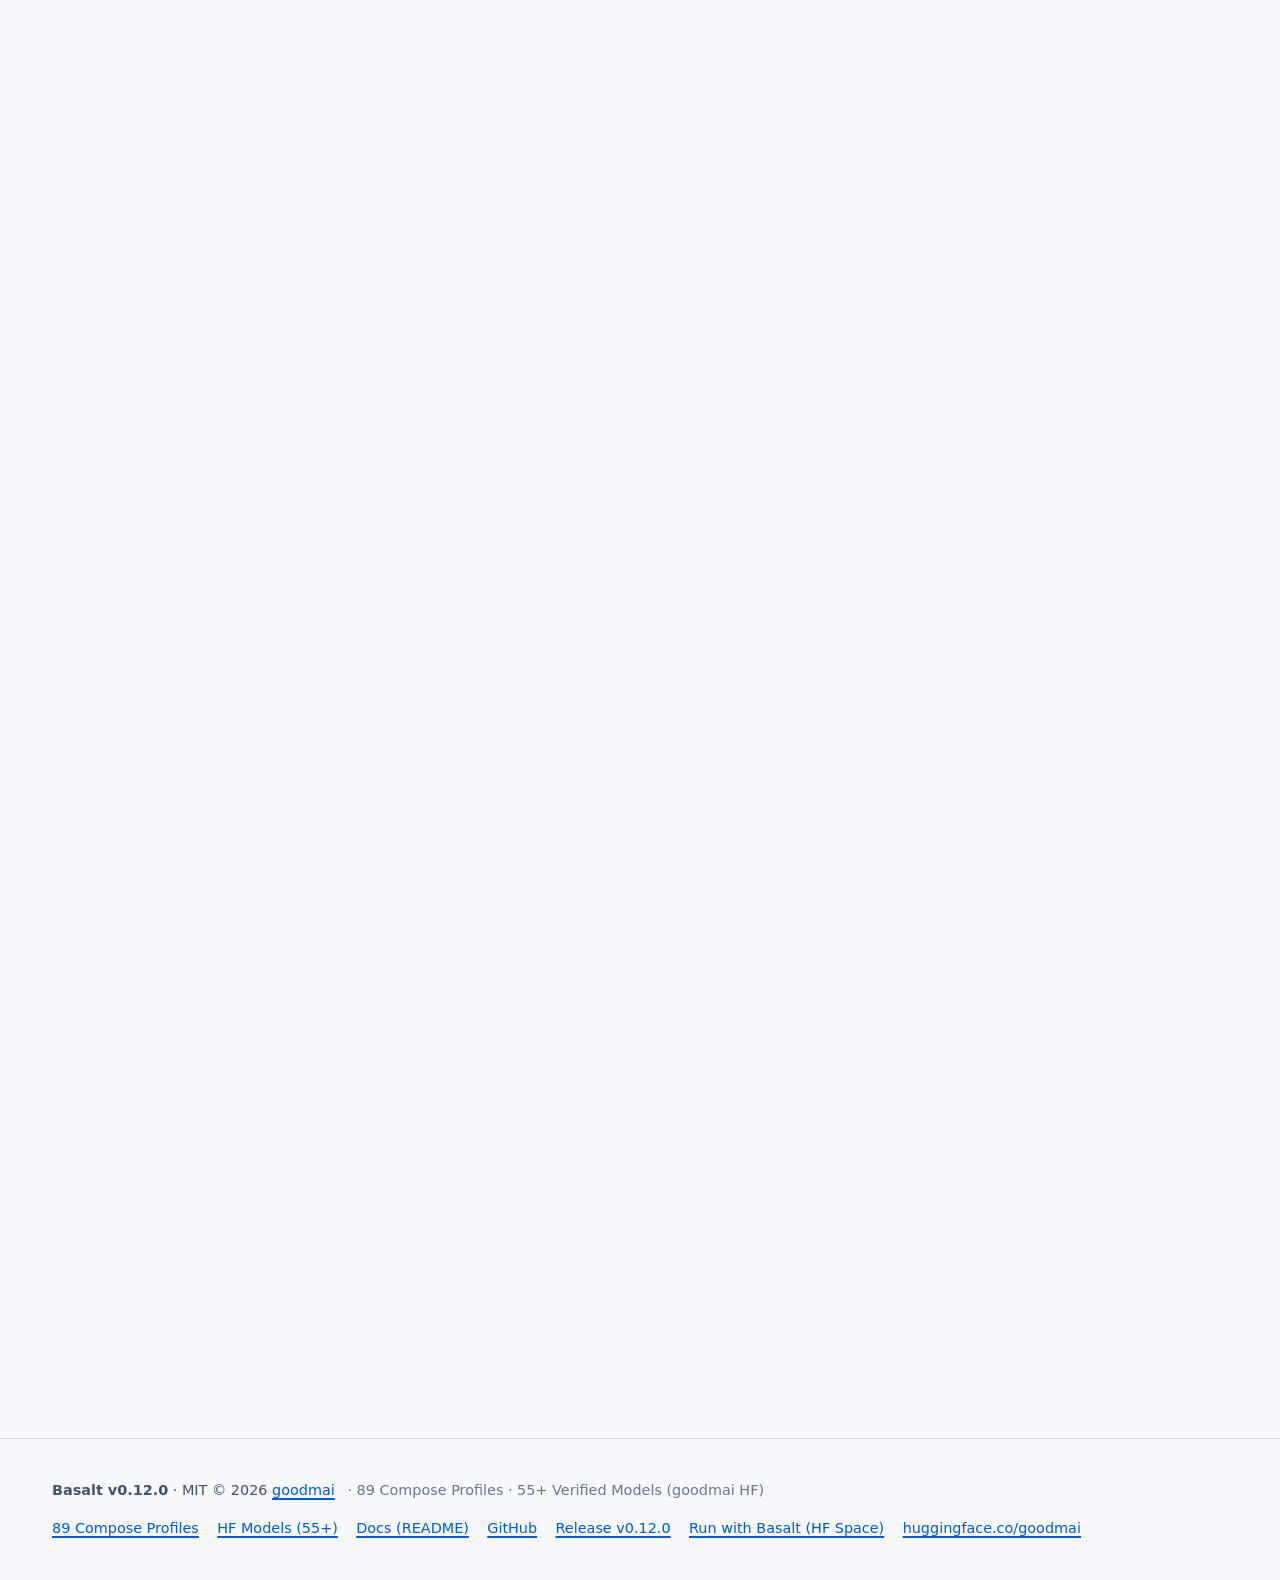
==== commit 98334b0b: "feat(site): v0.12.0 — two-line prebuilt binary quick start, Compose-active and chat screenshots Co-A" ====
--- a/index.html
+++ b/index.html
@@ -11,7 +11,7 @@
         localStorage.getItem('color-scheme') ?? 'light dark';
     } catch {}
   </script>
-  <title>Basalt v0.11.0 — Your Mac Is the AI Lab Now · Apple Silicon MLX &amp; ANE</title>
+  <title>Basalt v0.12.0 — Your Mac Is the AI Lab Now · Apple Silicon MLX &amp; ANE</title>
   <meta name="description" content="Basalt: native Swift 6.4 inference server (OpenAI, Anthropic, MCP), Video Studio (LTX-2.5, Kandinsky 6.0, Wan 2.2), Universal PV-MACaQ/QTIP/FlatQuant/QAT converter, ZONOS3-Mini 44.1 kHz &amp; LFM2.5-Audio duplex speech, 89 RAM-calibrated Compose profiles, 55+ verified models, and macOS 27 Liquid Glass app.">
   <link rel="canonical" href="https://bas-alt.vercel.app/">
   <meta property="og:url" content="https://bas-alt.vercel.app/">
@@ -35,7 +35,7 @@
       <a class="brand-link" href="#">
         <img src="assets/logo.svg" width="34" height="34" alt="" fetchpriority="high">
         <span>Basalt</span>
-        <span class="version-pill">v0.11.0</span>
+        <span class="version-pill">v0.12.0</span>
       </a>
 
       <nav class="nav-links" aria-label="Primary" data-i18n-aria="nav_label">
@@ -140,9 +140,9 @@
       <div class="container hero-grid">
         <div>
           <div class="eyebrow-row">
-            <a class="eyebrow-badge" href="https://github.com/goodmai/basalt/releases/tag/v0.11.0" target="_blank" rel="noopener">
+            <a class="eyebrow-badge" href="https://github.com/goodmai/basalt/releases/tag/v0.12.0" target="_blank" rel="noopener">
               <span aria-hidden="true">🚀</span>
-              <span data-i18n="badge_release">Release v0.11.0 · Swift 6.4 · macOS 27+</span>
+              <span data-i18n="badge_release">Release v0.12.0 · Swift 6.4 · macOS 27+</span>
             </a>
             <a class="eyebrow-badge" href="https://huggingface.co/goodmai" target="_blank" rel="noopener">
               <span aria-hidden="true">🤗</span>
@@ -183,9 +183,8 @@
               </button>
               <span class="tip" role="status"></span>
             </span>
-            <pre><code id="hero-cmd">brew tap goodmai/basalt https://github.com/goodmai/basalt
-brew trust goodmai/basalt &amp;&amp; brew install goodmai/basalt/basalt
-basalt compose up 24gb-voice-zonos
+            <pre><code id="hero-cmd">curl -fsSL https://github.com/goodmai/basalt/releases/latest/download/basalt-macos-arm64.tar.gz | tar -xz
+./basalt-macos-arm64/basalt serve --model goodmai/Qwen3.8-27B-PV-MACaQ-3bit-Affine-MLX --speculative-lookup --rest
 ANTHROPIC_BASE_URL=http://localhost:8080 ANTHROPIC_AUTH_TOKEN=local claude</code></pre>
           </div>
         </div>
@@ -538,8 +537,13 @@
         </div>
 
         <figure class="showcase-frame reveal-card" style="margin: 0;">
-          <img class="img-dark-only" src="assets/compose-dark.png" width="2160" height="1400" loading="lazy" data-i18n-alt="mac_alt_dark" alt="Compose Profiles window in Basalt.app (dark macOS 27 Liquid Glass theme) showing detected 24 GB unified memory, starred recommended profiles and 24gb-voice-zonos YAML configuration">
-          <img class="img-light-only" src="assets/compose-light.png" width="2160" height="1400" loading="lazy" data-i18n-alt="mac_alt_light" alt="Compose Profiles window in Basalt.app (light macOS 27 Liquid Glass theme) showing detected 24 GB unified memory, starred recommended profiles and 24gb-voice-zonos YAML configuration">
+          <img class="img-dark-only" src="assets/compose-dark.png" width="2160" height="1400" loading="lazy" data-i18n-alt="mac_alt_dark" alt="Compose Profiles window in Basalt.app (dark macOS 27 Liquid Glass theme) showing detected 24 GB unified memory, starred recommended profiles and 24gb-video-studio YAML configuration">
+          <img class="img-light-only" src="assets/compose-light.png" width="2160" height="1400" loading="lazy" data-i18n-alt="mac_alt_light" alt="Compose Profiles window in Basalt.app (light macOS 27 Liquid Glass theme) showing detected 24 GB unified memory, starred recommended profiles and 24gb-video-studio YAML configuration">
+        </figure>
+
+        <figure class="showcase-frame reveal-card" style="margin: 1.5rem 0 0;">
+          <img class="img-dark-only" src="assets/chat-dark.png" width="2400" height="1520" loading="lazy" alt="Basalt.app chat (dark theme) with a tool call, attachments and the inspector showing tokens, first-token time and speed">
+          <img class="img-light-only" src="assets/chat-light.png" width="2400" height="1520" loading="lazy" alt="Basalt.app chat (light theme) with a tool call, attachments and the inspector showing tokens, first-token time and speed">
         </figure>
       </div>
     </section>
@@ -849,7 +853,7 @@
 
         <div class="accordion" id="faq-accordion" aria-labelledby="faq-heading">
           <details>
-            <summary data-i18n="q1">What Mac hardware and OS are required for Basalt v0.11.0?</summary>
+            <summary data-i18n="q1">What Mac hardware and OS are required for Basalt v0.12.0?</summary>
             <div class="details-body" data-i18n="a1">Any Apple Silicon Mac (M1–M4, 16 GB to 256+ GB unified memory) running macOS 27+ with Xcode 27.0+ (Swift 6.4 + MetalToolchain when building from source). Zero Python, Conda or Docker at runtime.</div>
           </details>
           <details>
@@ -870,10 +874,19 @@
        ===================================================================== -->
   <dialog id="quickstart-dialog" closedby="any" aria-labelledby="qs-title">
     <div class="dialog-head">
-      <h2 id="qs-title" data-i18n="qs_title">⚡ Basalt v0.11.0 Quickstart</h2>
+      <h2 id="qs-title" data-i18n="qs_title">⚡ Basalt v0.12.0 Quickstart</h2>
       <button type="button" class="icon-control" commandfor="quickstart-dialog" command="close" aria-label="Close dialog" data-i18n-aria="qs_close">✕</button>
     </div>
     <p style="margin-top: 0; color: var(--text-muted); font-size: 0.93rem;" data-i18n="qs_lead">Install the CLI via Homebrew or build the native Basalt.app bundle from source:</p>
+
+    <div class="code-box copyable" style="margin-block-end: 0.9rem;">
+      <span class="copy">
+        <button type="button" class="copy-button" command="--copy" commandfor="qs-bin" aria-label="Copy prebuilt binary commands"><span class="icon-copy" aria-hidden="true">⧉</span><span class="icon-check" aria-hidden="true">✓</span><span>Copy</span></button>
+        <span class="tip" role="status"></span>
+      </span>
+      <pre><code id="qs-bin">curl -fsSL https://github.com/goodmai/basalt/releases/latest/download/basalt-macos-arm64.tar.gz | tar -xz
+./basalt-macos-arm64/basalt serve --model goodmai/Qwen3.8-27B-PV-MACaQ-3bit-Affine-MLX --speculative-lookup --rest</code></pre>
+    </div>
 
     <div class="code-box copyable" style="margin-block-end: 0.9rem;">
       <span class="copy">
@@ -905,7 +918,7 @@
   <footer class="site-footer">
     <div class="container footer-inner">
       <div>
-        <strong>Basalt v0.11.0</strong> · MIT © 2026 <a href="https://github.com/goodmai" target="_blank" rel="noopener">goodmai</a>
+        <strong>Basalt v0.12.0</strong> · MIT © 2026 <a href="https://github.com/goodmai" target="_blank" rel="noopener">goodmai</a>
         <span style="opacity: 0.78; margin-inline-start: 0.5rem;" data-i18n="footer_counts">· 89 Compose Profiles · 55+ Verified Models (goodmai HF)</span>
       </div>
       <div class="footer-links">
@@ -913,7 +926,7 @@
         <a href="https://huggingface.co/collections/goodmai/basalt-inference-and-quantization-stack-6af94bed95c64cce97e188fc" target="_blank" rel="noopener" data-i18n="footer_models">HF Models (55+)</a>
         <a href="https://github.com/goodmai/basalt/blob/main/README.md" data-readme="1" target="_blank" rel="noopener" data-i18n="footer_readme">Docs (README)</a>
         <a href="https://github.com/goodmai/basalt" target="_blank" rel="noopener">GitHub</a>
-        <a href="https://github.com/goodmai/basalt/releases/tag/v0.11.0" target="_blank" rel="noopener">Release v0.11.0</a>
+        <a href="https://github.com/goodmai/basalt/releases/tag/v0.12.0" target="_blank" rel="noopener">Release v0.12.0</a>
         <a href="https://goodmai-run-with-basalt.static.hf.space/" target="_blank" rel="noopener">Run with Basalt (HF Space)</a>
         <a href="https://huggingface.co/goodmai" target="_blank" rel="noopener">huggingface.co/goodmai</a>
       </div>
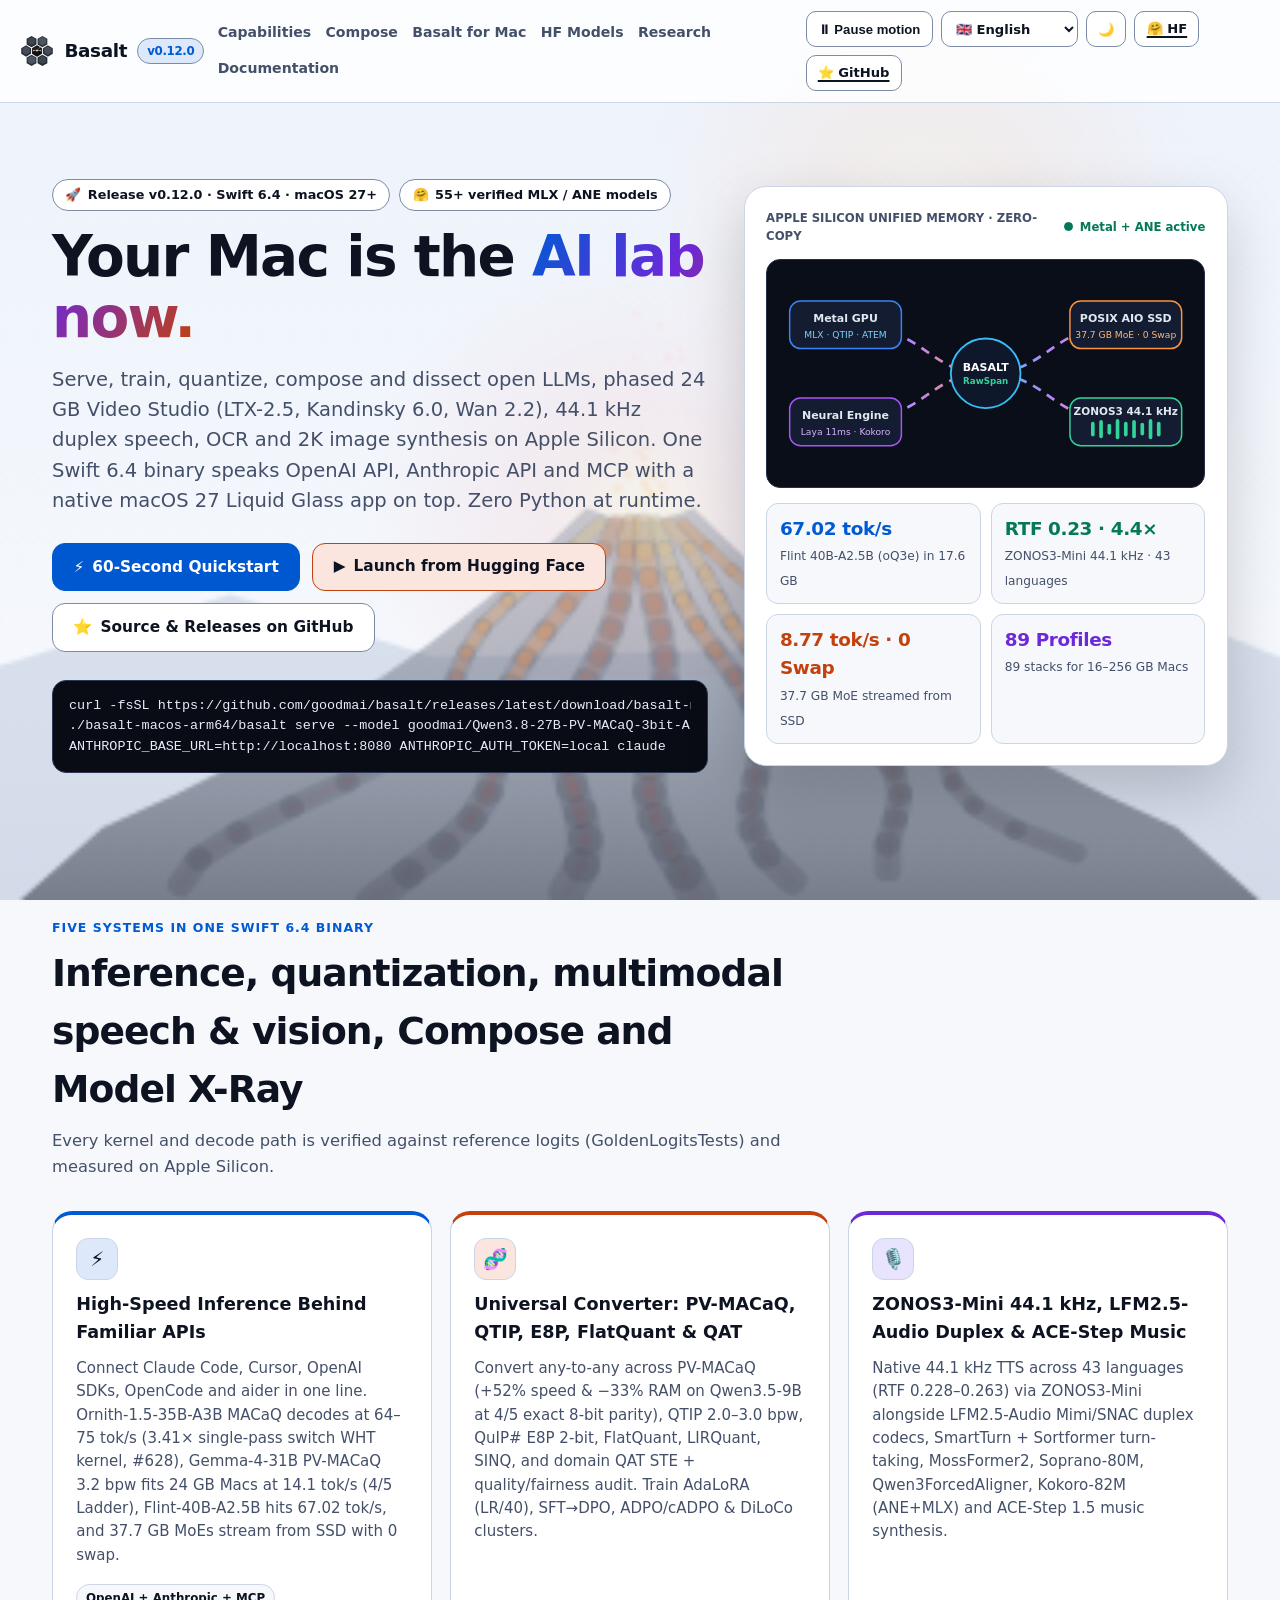
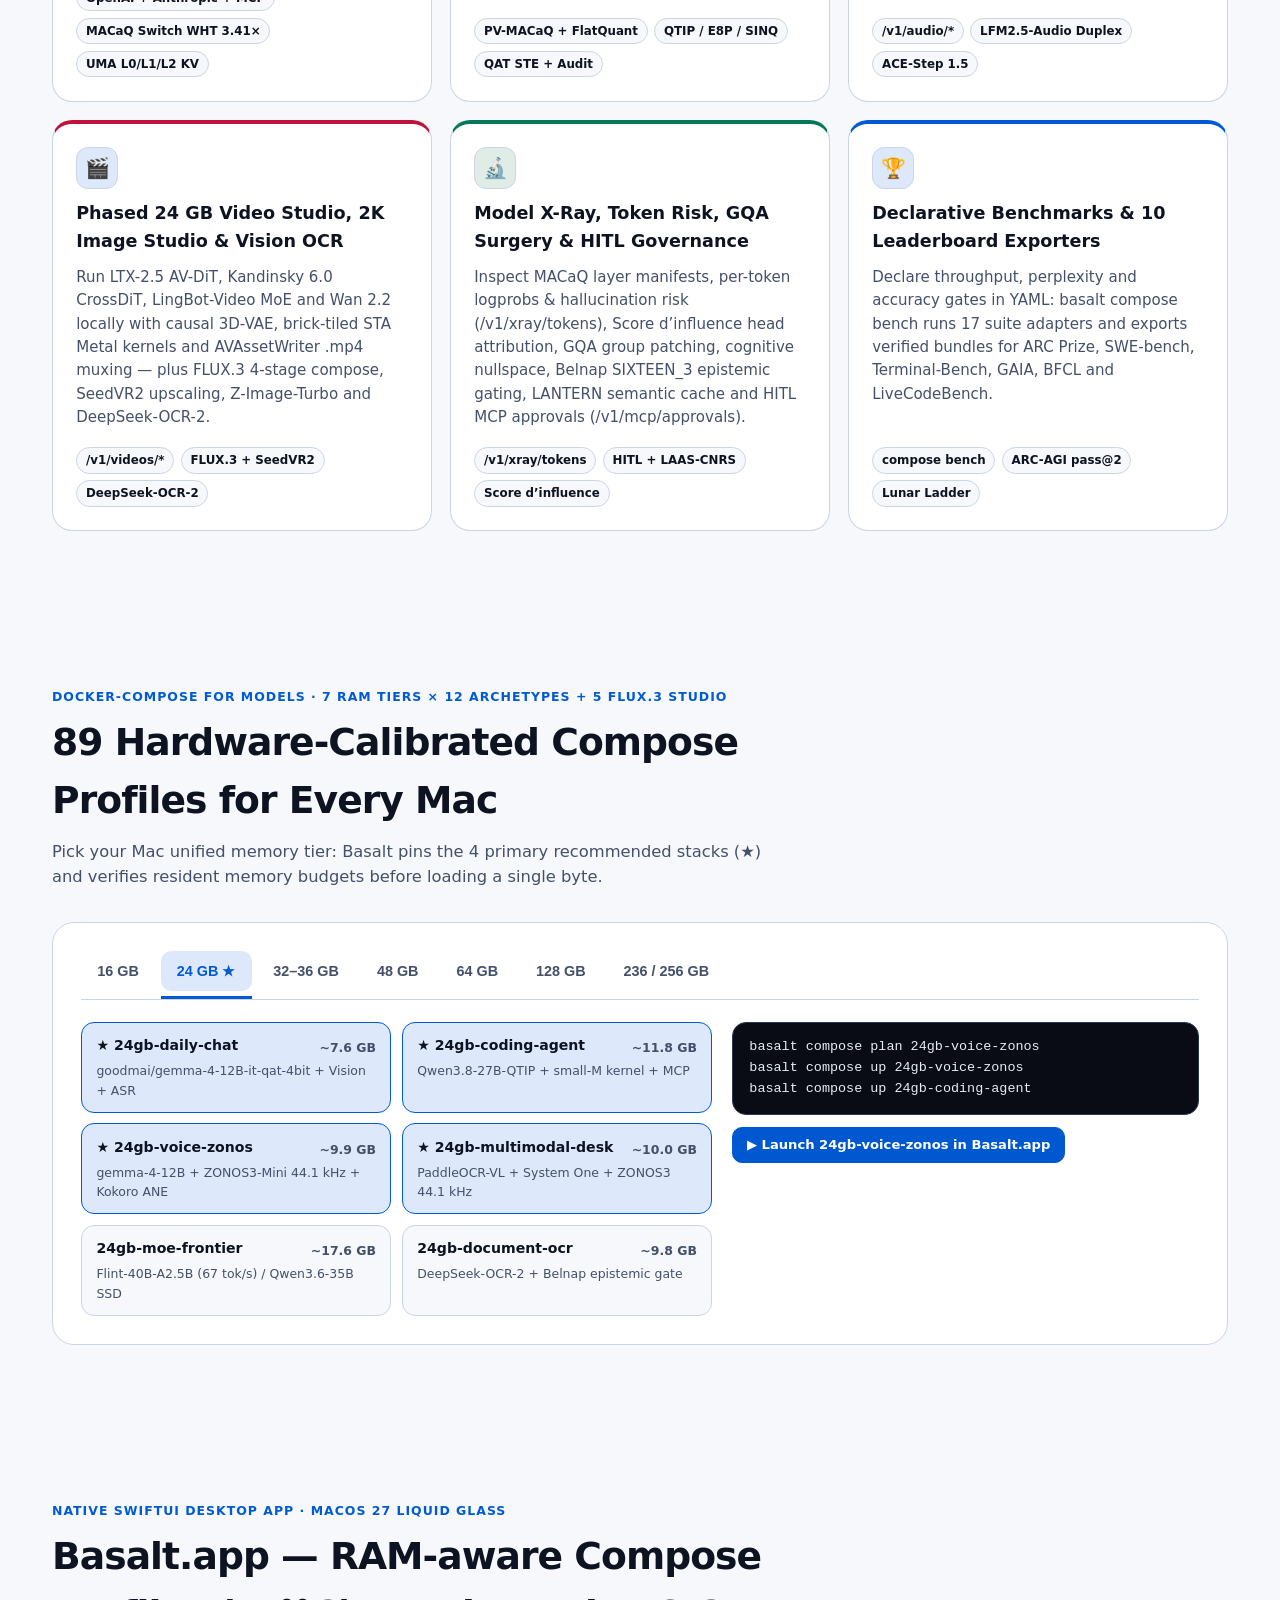
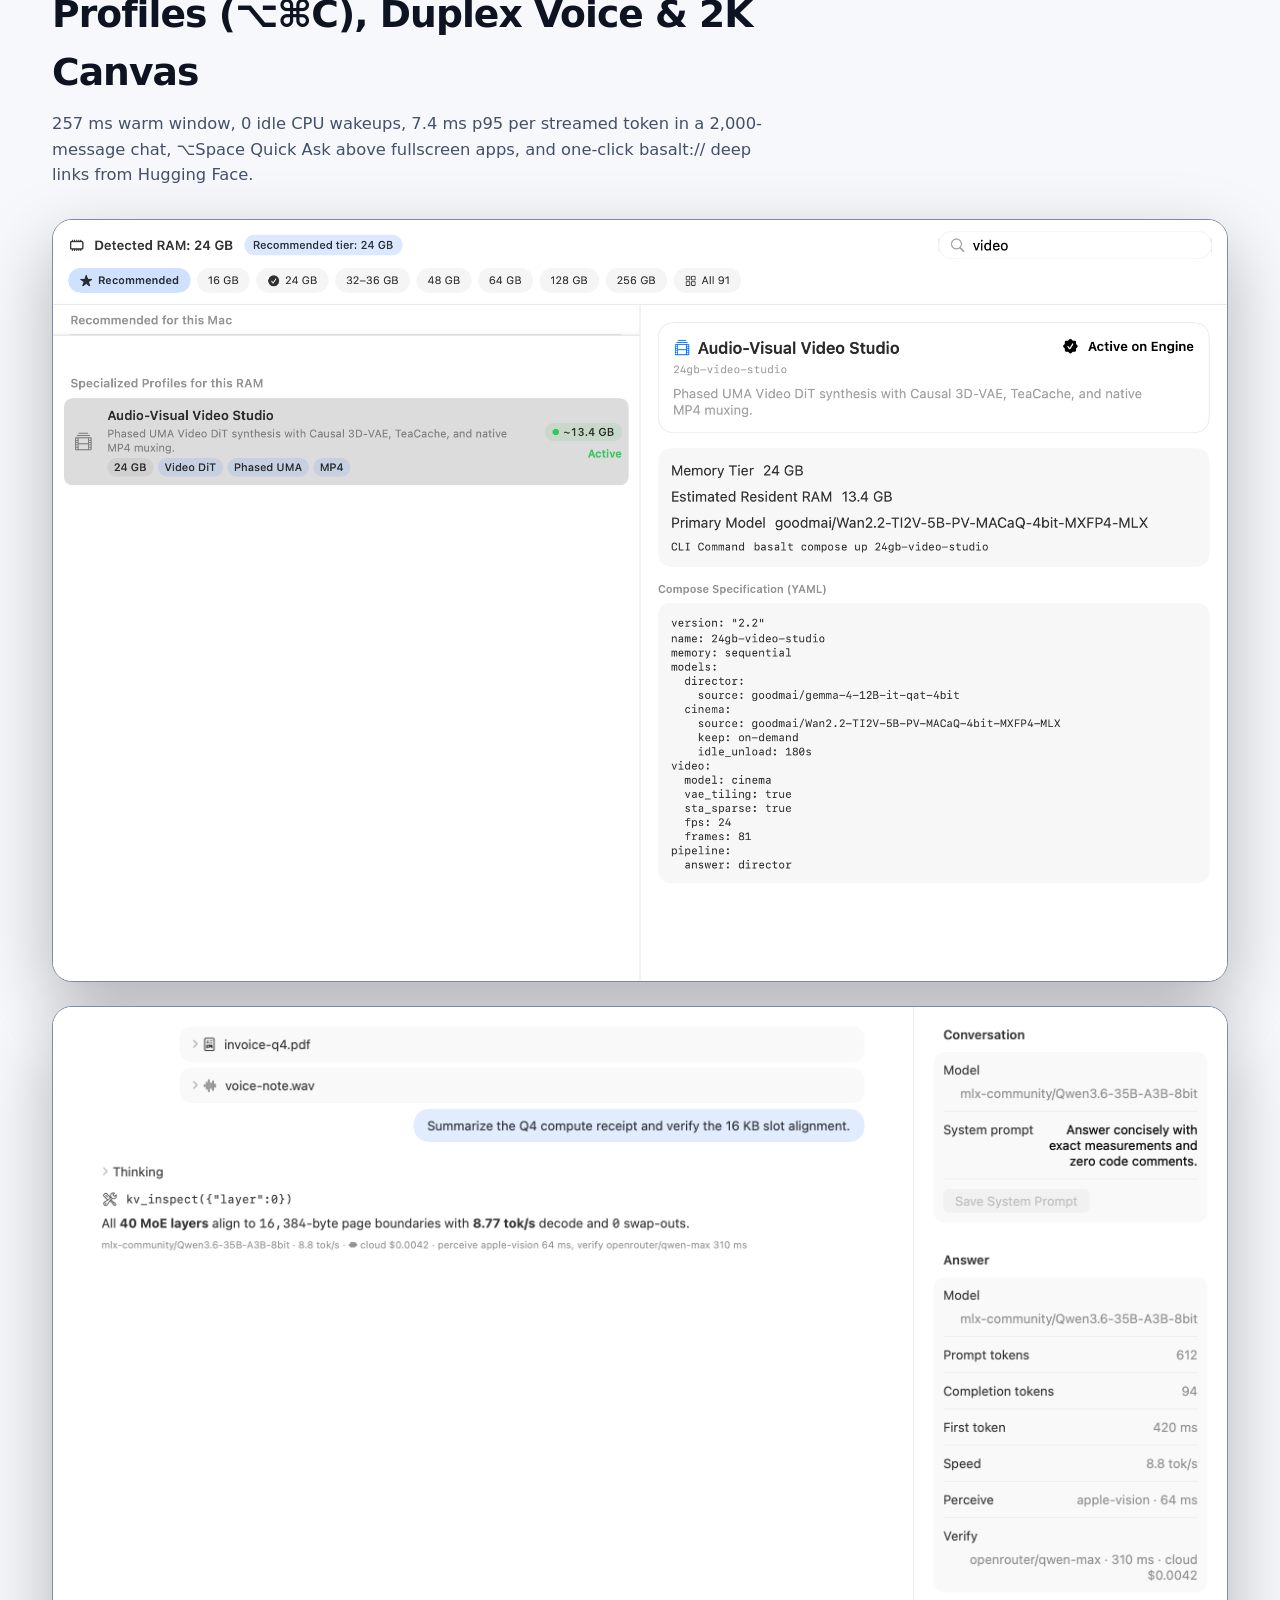
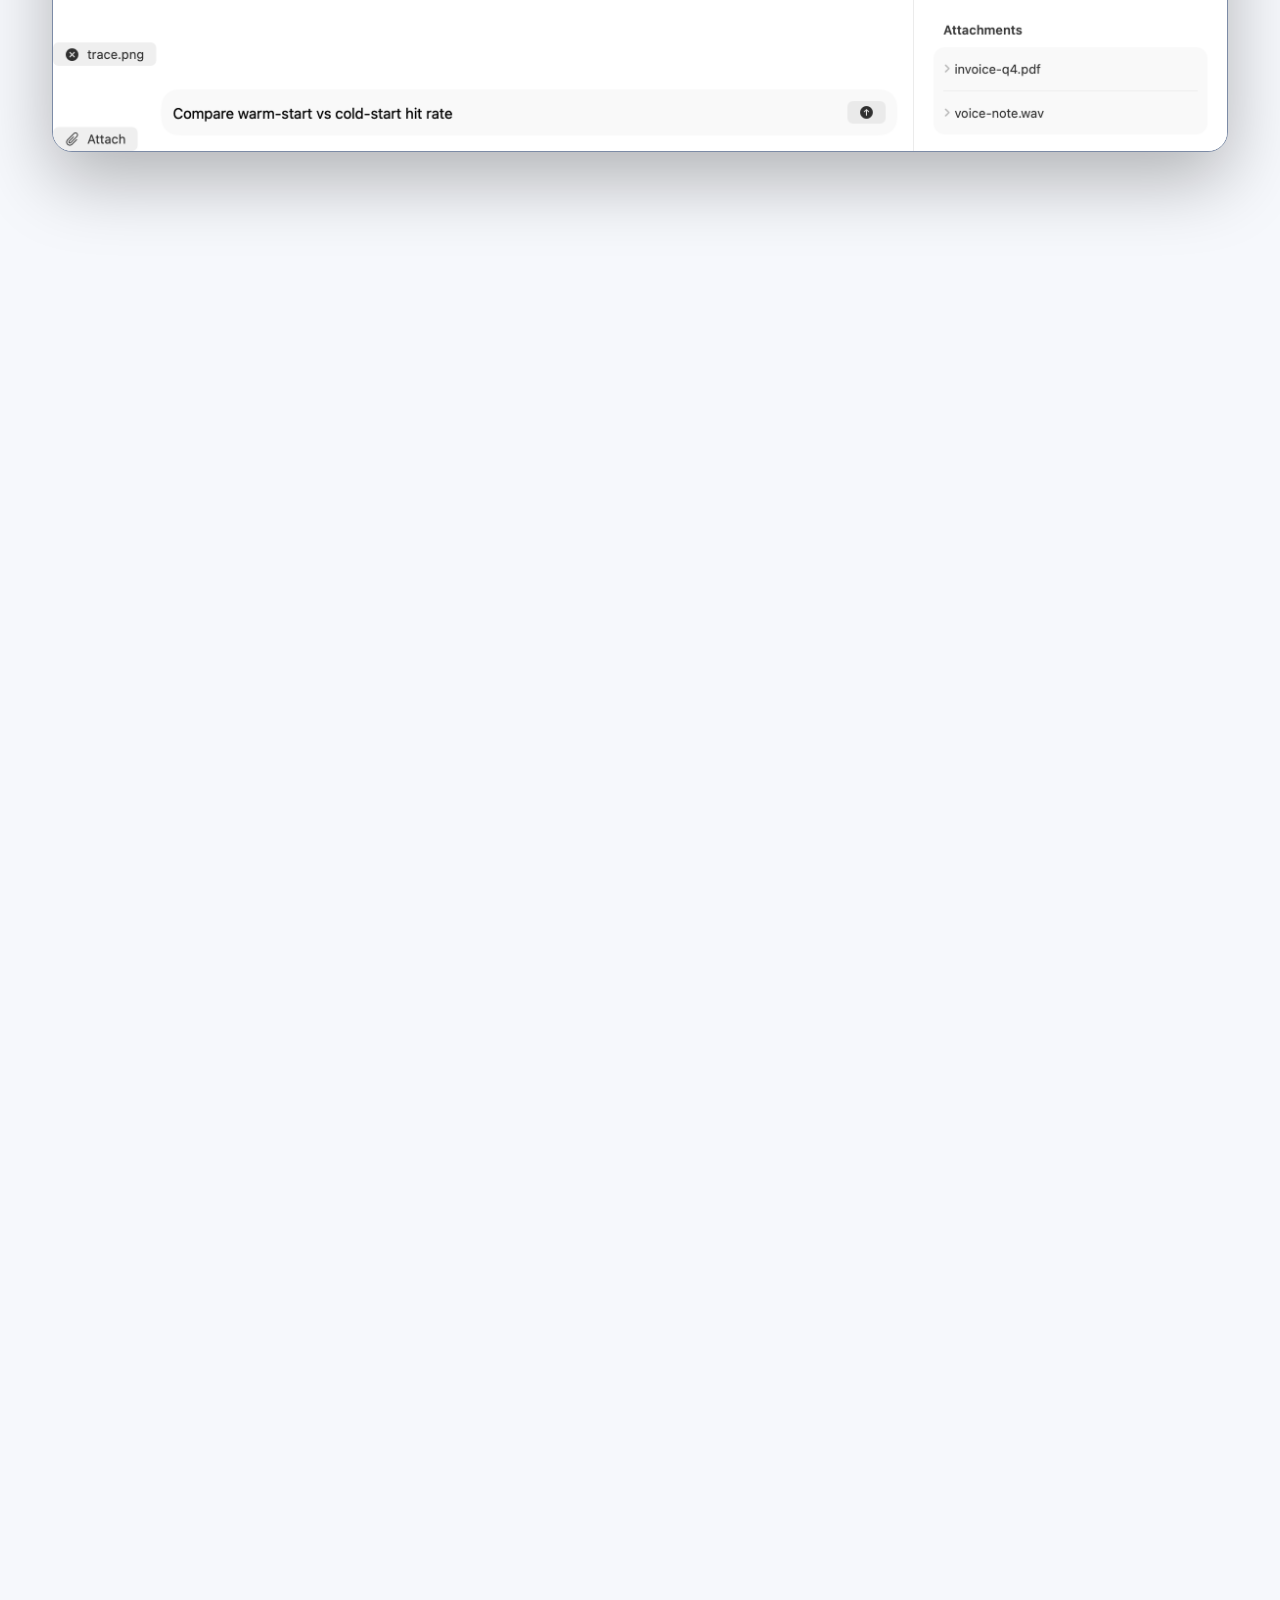
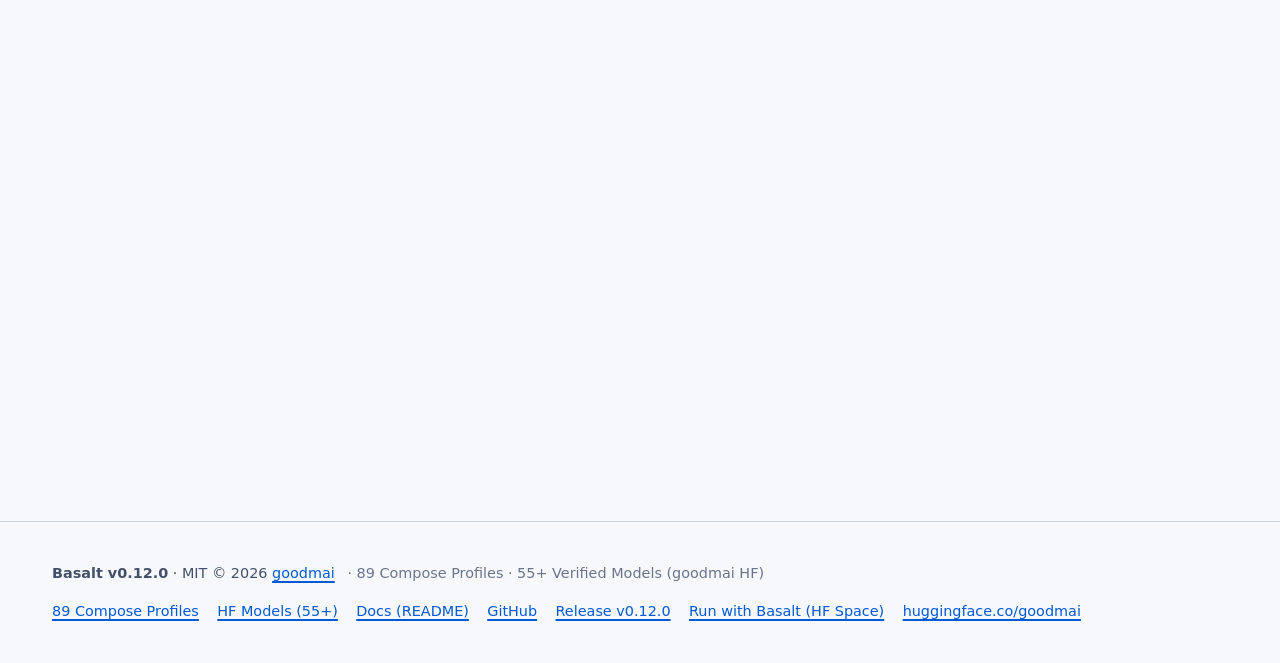
==== commit b60e4668: "feat(site): Heretic 3-bit lunar-mission feature block with measured v0.12 ladder and decode table (8" ====
--- a/index.html
+++ b/index.html
@@ -559,6 +559,45 @@
           <p class="section-sub" data-i18n="bench_sub">Every benchmark claim links directly to its pull request, golden fixture and runner log in goodmai/basalt.</p>
         </div>
 
+        <div class="lunar-feature reveal-card">
+          <span class="section-kicker" data-i18n="lunar_kicker">KILLER FEATURE · v0.12 · UNCENSORED 27B IN 11.5 GB</span>
+          <h3 class="lunar-title" data-i18n="lunar_title">A 3-bit abliterated 27B that computes a Moon landing on a 24 GB MacBook</h3>
+          <p class="lunar-sub" data-i18n="lunar_sub">Qwen3.8-27B-Heretic in PV-MACaQ 3-bit passes all 5 rungs of the Official Ladder, lunar mission included, at 16.7 tok/s. The stock 4-bit build stops at 4/5 and 11.6 tok/s.</p>
+          <div class="lunar-body">
+            <ul class="lunar-points">
+              <li data-i18n="lunar_task">The task. Launch from Alcântara on 2027-09-29, a three-stage rocket, a four-body transfer, braking at the Moon and a throttled soft landing. Every constant is given; the reference values are hidden from the model.</li>
+              <li data-i18n="lunar_check">The check. The grader runs the model's code: exhaust velocity from √(2ηQ) for three stages (3,366 / 4,010 / 3,943 m/s), Tsiolkovsky Δv of 5,063 + 6,177 + 3,724 = 14,964 m/s within 0.1%, and all four mission stages implemented. Result: 6/6 invariants.</li>
+              <li data-i18n="lunar_cost">The cost. One 8,192-token answer in 575 s at 14.2 tok/s, with 43% of drafted tokens accepted by prompt lookup. 11.5 GB of weights, 13.6 GB peak GPU memory.</li>
+            </ul>
+            <div class="lunar-table-wrap">
+              <table class="lunar-table">
+                <thead>
+                  <tr>
+                    <th scope="col" data-i18n="lunar_th_model">Model</th>
+                    <th scope="col" data-i18n="lunar_th_ram">Weights in RAM</th>
+                    <th scope="col" data-i18n="lunar_th_ladder">Official Ladder</th>
+                    <th scope="col" data-i18n="lunar_th_decode">Decode p50</th>
+                    <th scope="col" data-i18n="lunar_th_draft">Draft acceptance</th>
+                  </tr>
+                </thead>
+                <tbody>
+                  <tr><th scope="row">Qwen3.8-27B 4-bit</th><td>15.3 GB</td><td>4/5</td><td>11.6 tok/s</td><td>0%</td></tr>
+                  <tr><th scope="row">Qwen3.8-27B PV-MACaQ 3-bit</th><td>12.4 GB</td><td>5/5 · lunar 6/6</td><td>15.6 tok/s</td><td>50.6%</td></tr>
+                  <tr class="lunar-hit"><th scope="row">Qwen3.8-27B-Heretic PV-MACaQ 3-bit</th><td>11.5 GB</td><td>5/5 · lunar 6/6</td><td>16.7 tok/s</td><td>43.0%</td></tr>
+                </tbody>
+              </table>
+            </div>
+          </div>
+          <div class="code-box copyable" style="margin-block: 1rem 0.75rem;">
+            <span class="copy">
+              <button type="button" class="copy-button" command="--copy" commandfor="lunar-cmd" aria-label="Copy command"><span class="icon-copy" aria-hidden="true">⧉</span><span class="icon-check" aria-hidden="true">✓</span><span>Copy</span></button>
+              <span class="tip" role="status"></span>
+            </span>
+            <pre><code id="lunar-cmd">basalt serve --model goodmai/Qwen3.8-27B-Heretic-PV-MACaQ-3bit-Affine-MLX --speculative-lookup --rest</code></pre>
+          </div>
+          <p class="lunar-note" data-i18n="lunar_note">Measured on an M4 Pro with 24 GB, release build, one GPU job at a time. The lunar rung scores invariants of the program the model writes, not a flown trajectory. Not measured yet: the 4-bit Heretic and a side-by-side with llama.cpp GGUF.</p>
+        </div>
+
         <div class="bench-grid">
           <div class="stat-card reveal-card">
             <div class="stat-number" style="color: var(--cobalt);">3.41× · +82%</div>
--- a/styles.css
+++ b/styles.css
@@ -1568,3 +1568,35 @@
   gap: 1.15rem;
   flex-wrap: wrap;
 }
+
+.lunar-feature {
+  padding: clamp(1.1rem, 3vw, 1.75rem);
+  border-radius: 22px;
+  background: var(--bg-elevated);
+  border: 1.5px solid var(--border-strong);
+  margin-block-end: 1.25rem;
+}
+.lunar-title {
+  font-size: clamp(1.35rem, 2.6vw, 1.9rem);
+  letter-spacing: -0.02em;
+  line-height: 1.2;
+  margin-block: 0.5rem 0.4rem;
+  text-wrap: balance;
+}
+.lunar-sub, .lunar-note { color: var(--text-muted); margin: 0; }
+.lunar-note { font-size: 0.84rem; }
+.lunar-body {
+  display: grid;
+  grid-template-columns: repeat(auto-fit, minmax(min(100%, 340px), 1fr));
+  gap: 1.25rem;
+  margin-block-start: 1rem;
+  align-items: start;
+}
+.lunar-points { margin: 0; padding-inline-start: 1.1rem; display: grid; gap: 0.6rem; font-size: 0.93rem; }
+.lunar-table-wrap { overflow-x: auto; }
+.lunar-table { inline-size: 100%; border-collapse: collapse; font-size: 0.88rem; font-variant-numeric: tabular-nums; }
+.lunar-table th, .lunar-table td { padding: 0.5rem 0.6rem; text-align: start; border-block-end: 1px solid var(--border-subtle); }
+.lunar-table thead th { color: var(--text-muted); font-weight: 600; font-size: 0.78rem; }
+.lunar-table tbody th { font-weight: 600; }
+.lunar-hit th, .lunar-hit td { color: var(--emerald); font-weight: 700; border-block-end: 0; }
+.lunar-table td { white-space: nowrap; }
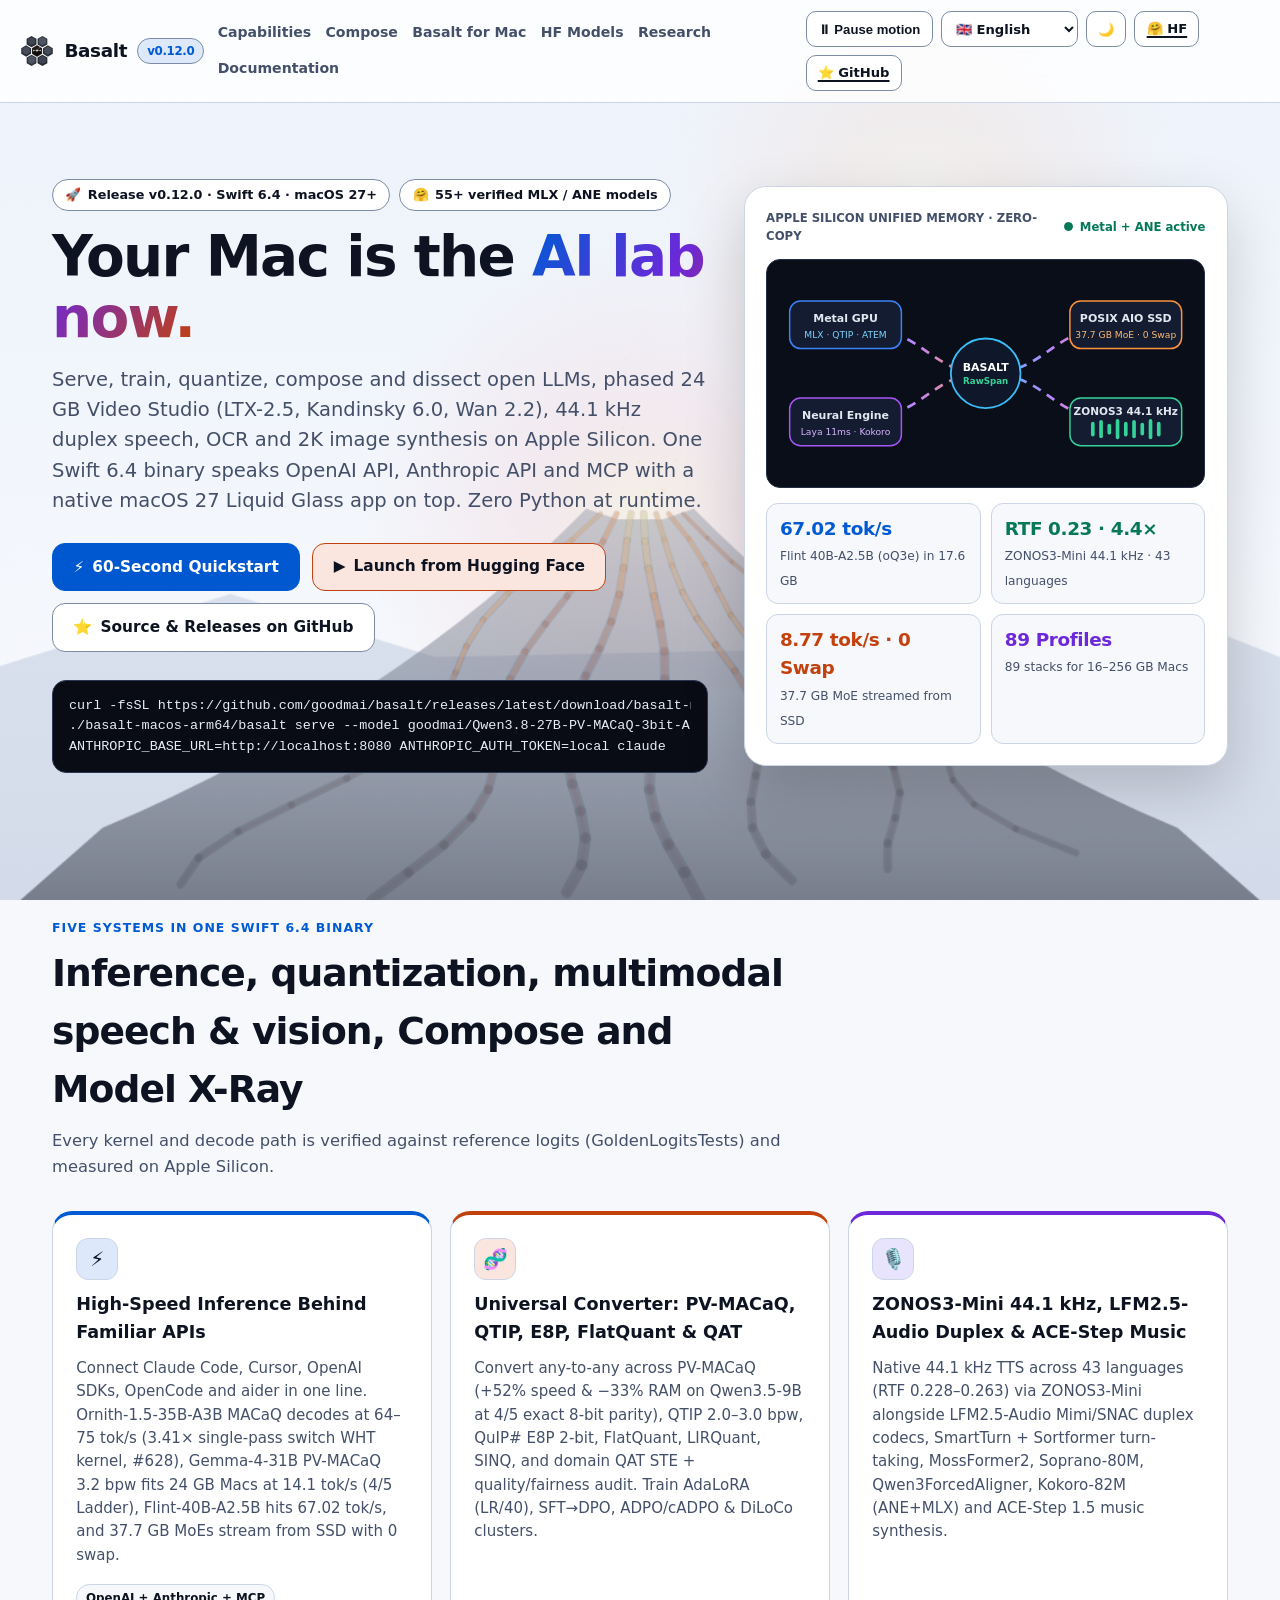
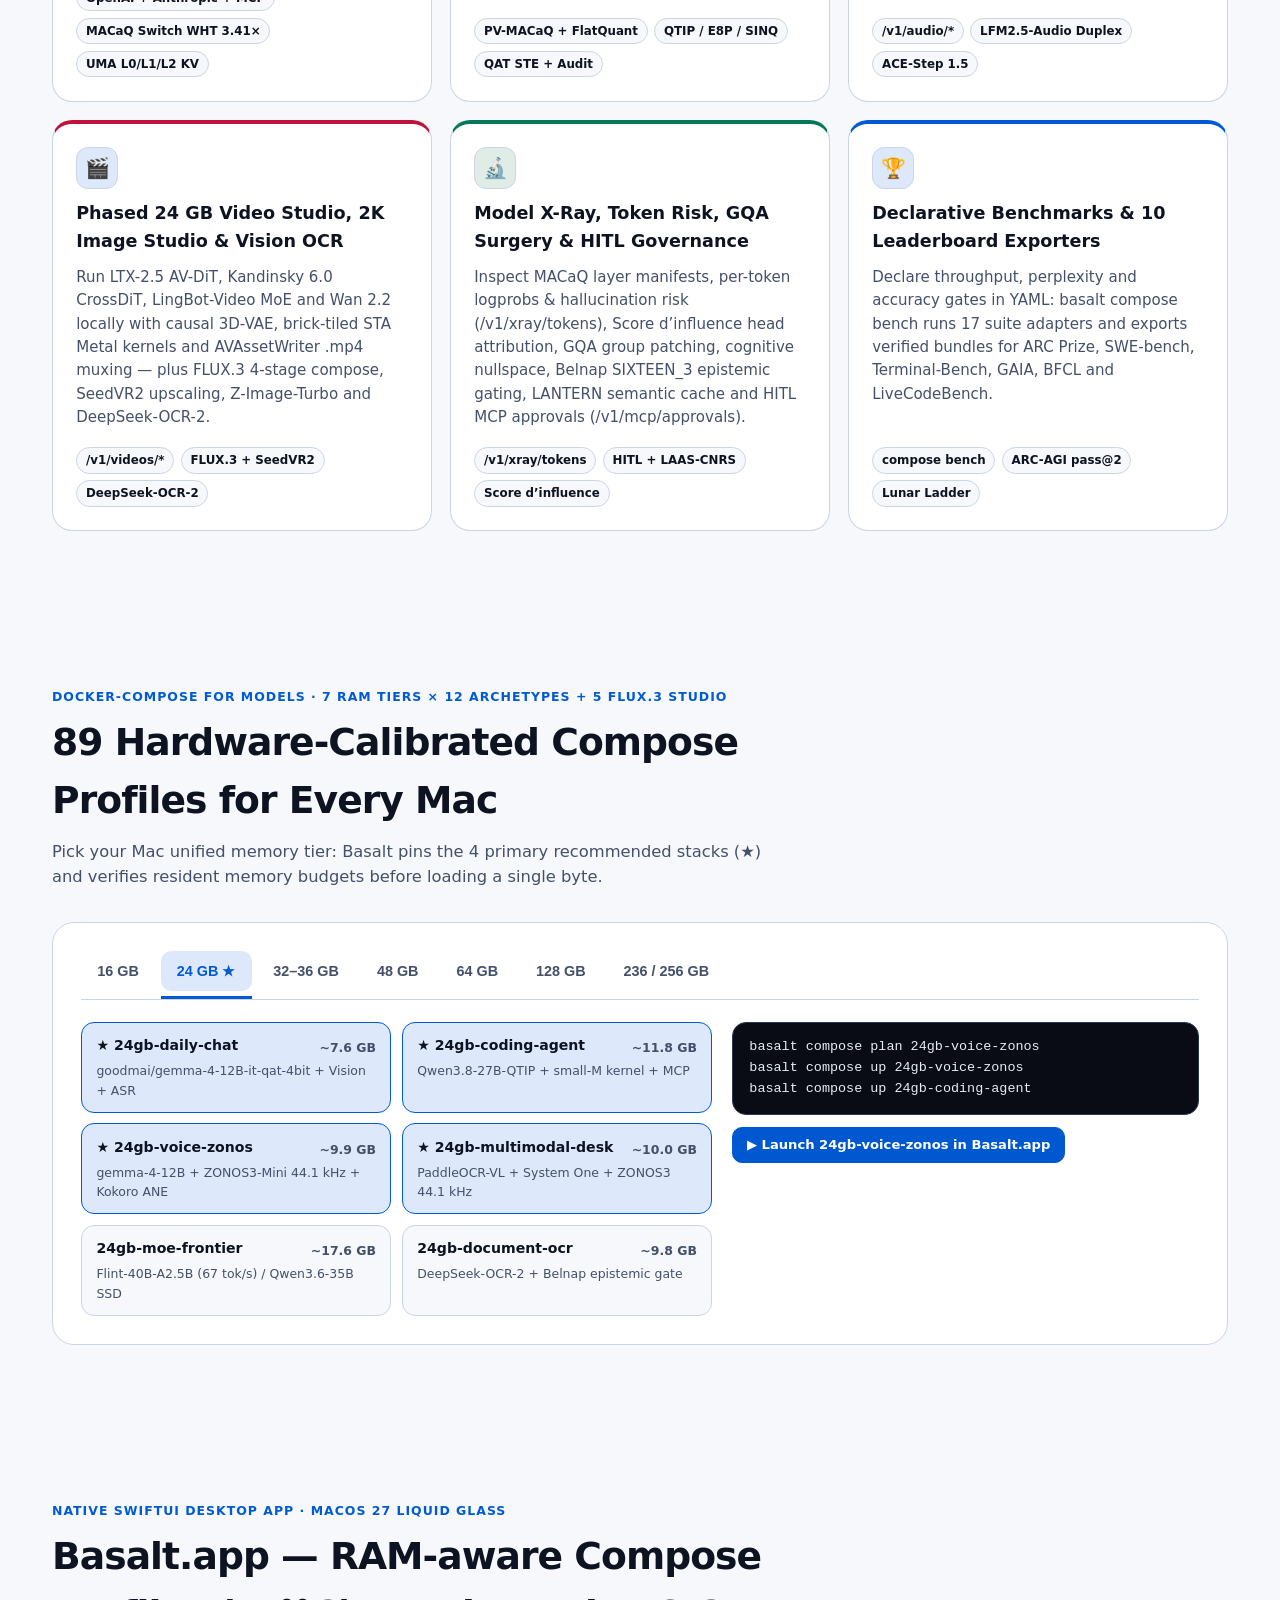
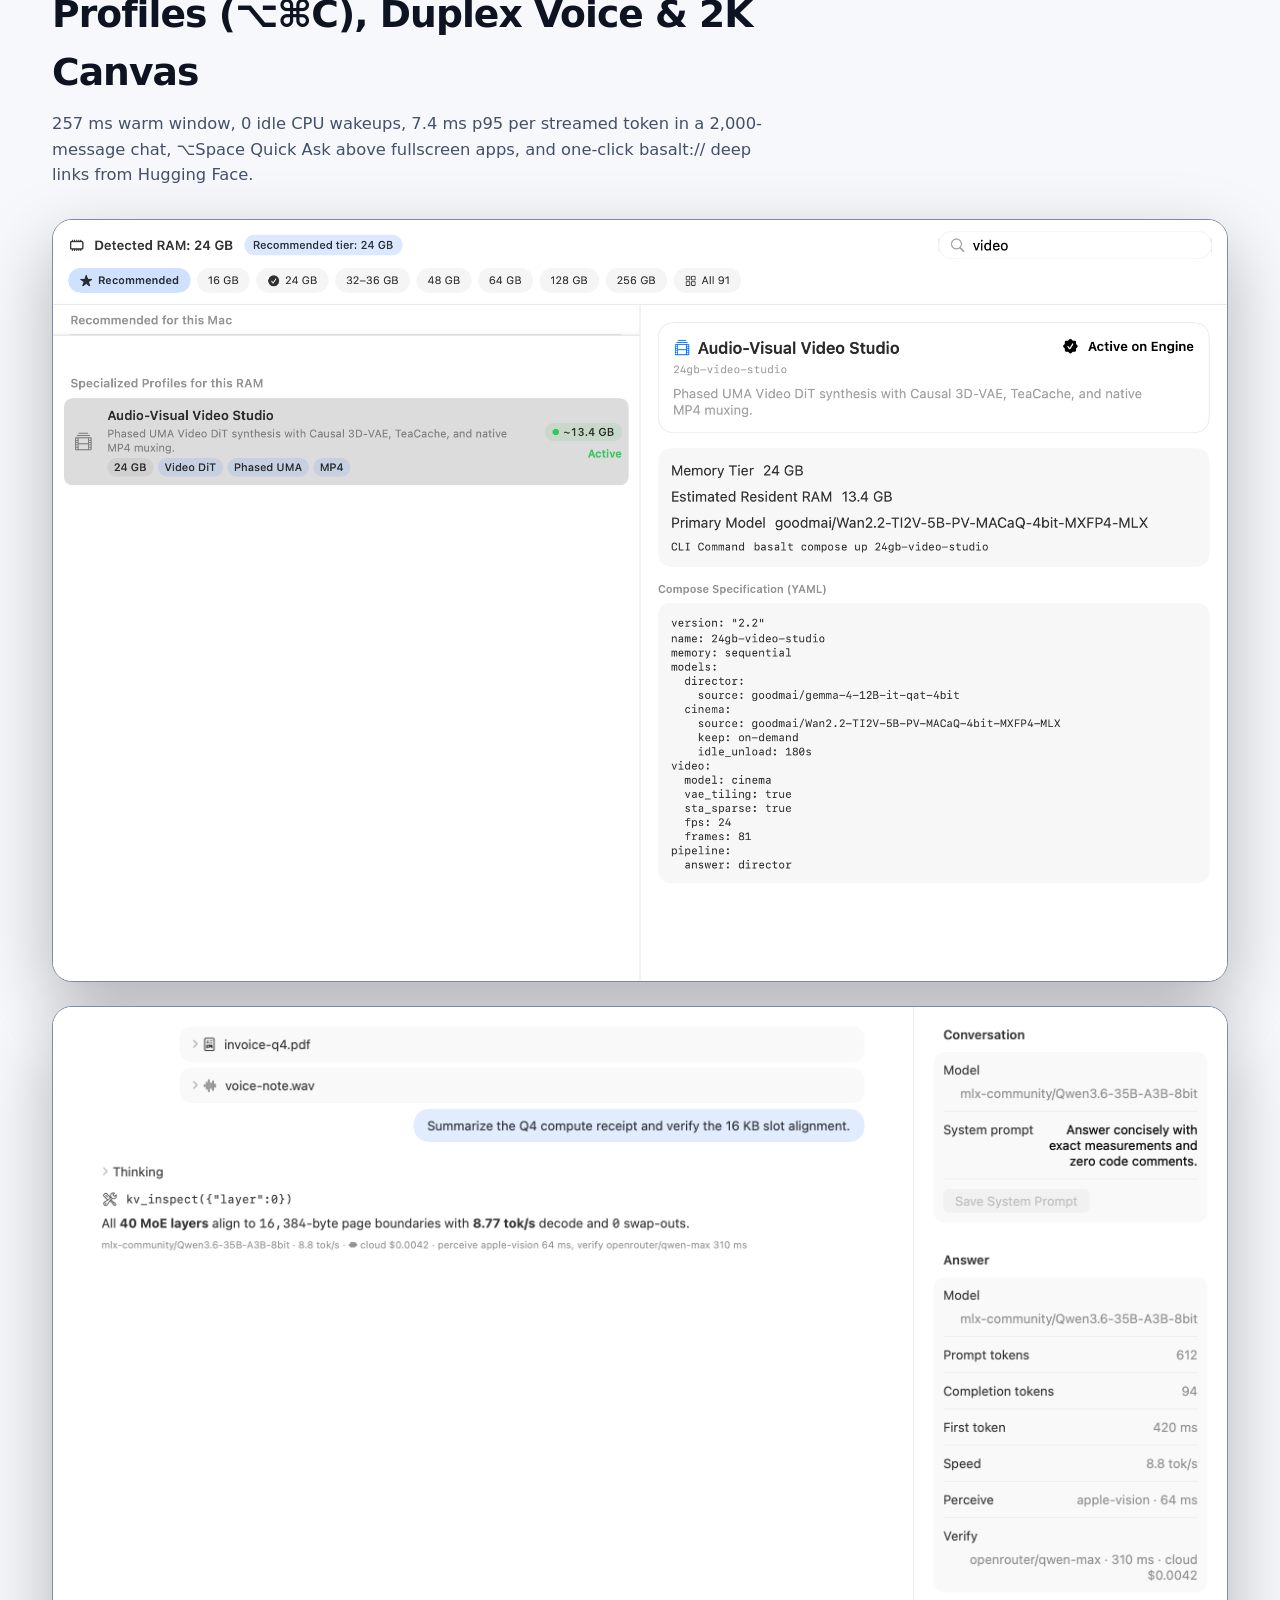
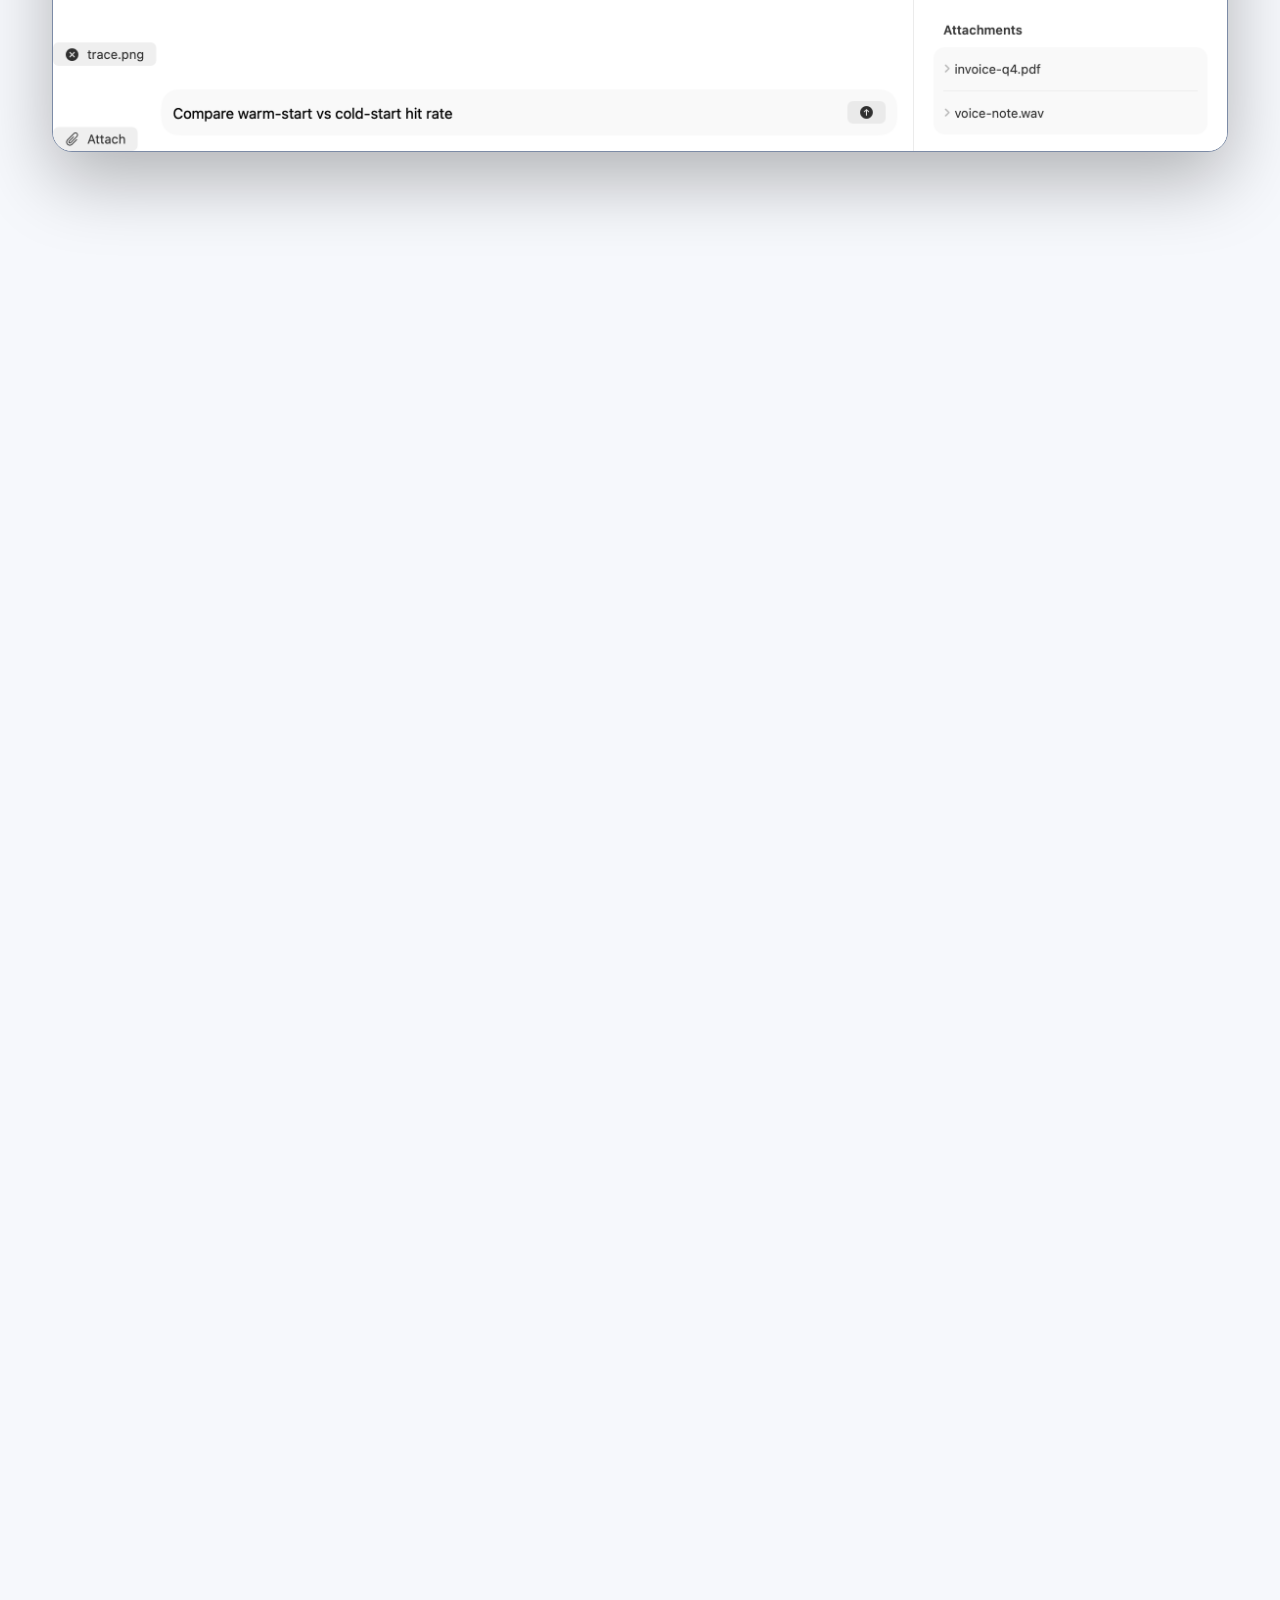
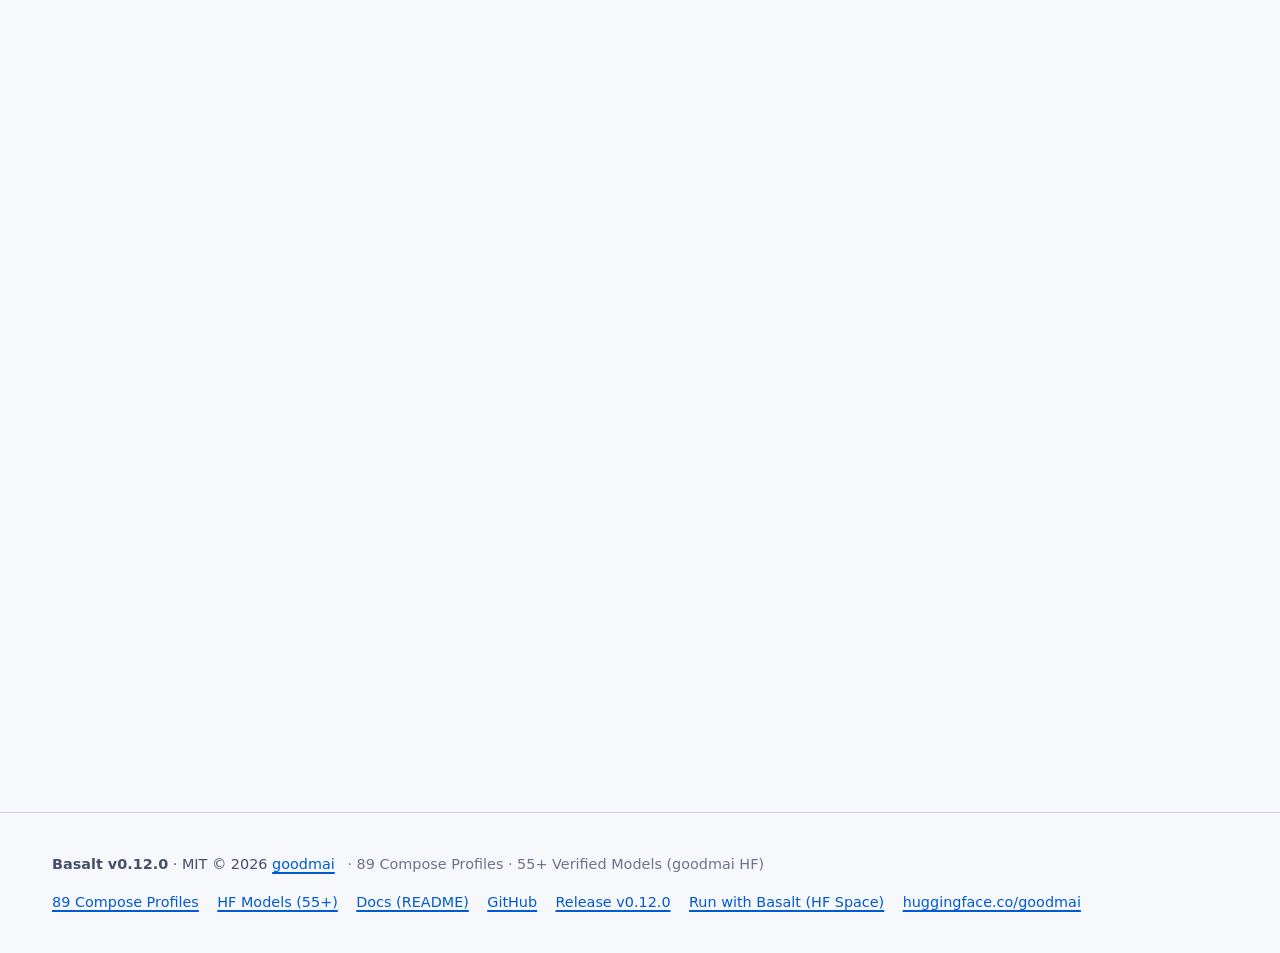
==== commit ffb4242d: "feat(site): decode-speed table for Heretic vs llama.cpp and Gemma 4 12B, lunar footnote with run-to-" ====
--- a/index.html
+++ b/index.html
@@ -588,6 +588,25 @@
               </table>
             </div>
           </div>
+          <h4 class="lunar-speed-title" data-i18n="lunar_speed_title">Decode speed, tokens per second</h4>
+          <div class="lunar-table-wrap">
+            <table class="lunar-table">
+              <thead>
+                <tr>
+                  <th scope="col" data-i18n="lunar_speed_th_model">Model and engine</th>
+                  <th scope="col" data-i18n="lunar_speed_th_plain">Plain decode</th>
+                  <th scope="col" data-i18n="lunar_speed_th_draft">With draft tokens, code edits</th>
+                </tr>
+              </thead>
+              <tbody>
+                <tr><th scope="row">Heretic IQ3_S · llama.cpp</th><td>11.3</td><td>19.0 · ngram-simple</td></tr>
+                <tr class="lunar-hit"><th scope="row">Heretic PV-MACaQ 3-bit · basalt</th><td>17.1</td><td>22.7 · --speculative-lookup</td></tr>
+                <tr><th scope="row">Heretic PV-MACaQ 4-bit · basalt</th><td>15.2</td><td>19.7 · 26.2 with smallm</td></tr>
+                <tr><th scope="row">Gemma 4 12B QAT 4-bit · basalt</th><td>20.1</td><td>43.9 · --speculative-lookup</td></tr>
+              </tbody>
+            </table>
+          </div>
+          <p class="lunar-note" data-i18n="lunar_speed_note">220 generated tokens at temperature 0.7, two seeds, wall clock including prefill, one Mac, one session. Draft tokens do not speed up prose (about 17 tok/s on the 3-bit Heretic with and without). Heretic 4-bit reaches 26.2 tok/s on code edits with --experimental-smallm-kernel.</p>
           <div class="code-box copyable" style="margin-block: 1rem 0.75rem;">
             <span class="copy">
               <button type="button" class="copy-button" command="--copy" commandfor="lunar-cmd" aria-label="Copy command"><span class="icon-copy" aria-hidden="true">⧉</span><span class="icon-check" aria-hidden="true">✓</span><span>Copy</span></button>
@@ -595,7 +614,7 @@
             </span>
             <pre><code id="lunar-cmd">basalt serve --model goodmai/Qwen3.8-27B-Heretic-PV-MACaQ-3bit-Affine-MLX --speculative-lookup --rest</code></pre>
           </div>
-          <p class="lunar-note" data-i18n="lunar_note">Measured on an M4 Pro with 24 GB, release build, one GPU job at a time. The lunar rung scores invariants of the program the model writes, not a flown trajectory. Not measured yet: the 4-bit Heretic and a side-by-side with llama.cpp GGUF.</p>
+          <p class="lunar-note" data-i18n="lunar_note">Measured on an M4 Pro with 24 GB, release build, one GPU job at a time, one run per cell. The lunar rung scores invariants of the program the model writes, not a flown trajectory, and it varies between runs: Heretic 4-bit passed it once and failed once, and llama.cpp did the same in the opposite order.</p>
         </div>
 
         <div class="bench-grid">
--- a/styles.css
+++ b/styles.css
@@ -1600,3 +1600,5 @@
 .lunar-table tbody th { font-weight: 600; }
 .lunar-hit th, .lunar-hit td { color: var(--emerald); font-weight: 700; border-block-end: 0; }
 .lunar-table td { white-space: nowrap; }
+.lunar-speed-title { font-size: 1rem; margin-block: 1.1rem 0.5rem; }
+.lunar-speed-title + .lunar-table-wrap { margin-block-end: 0.5rem; }
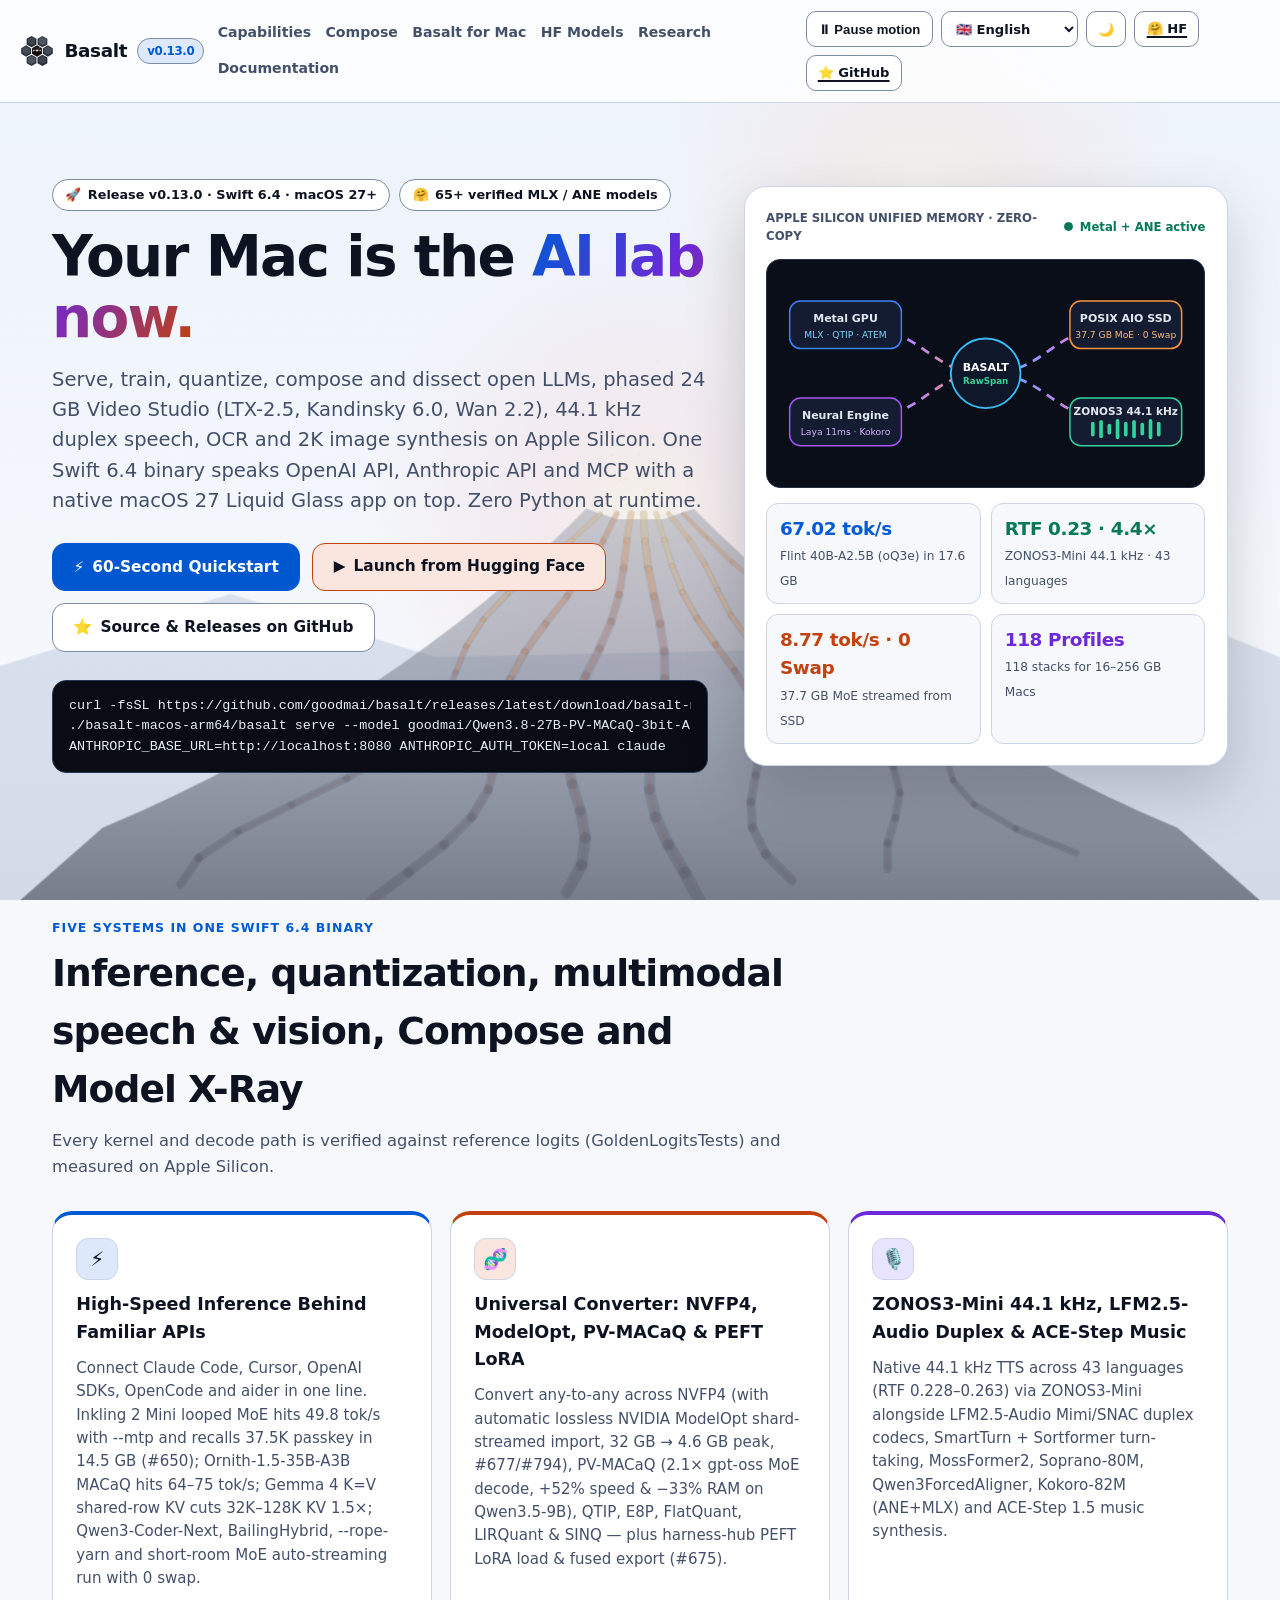
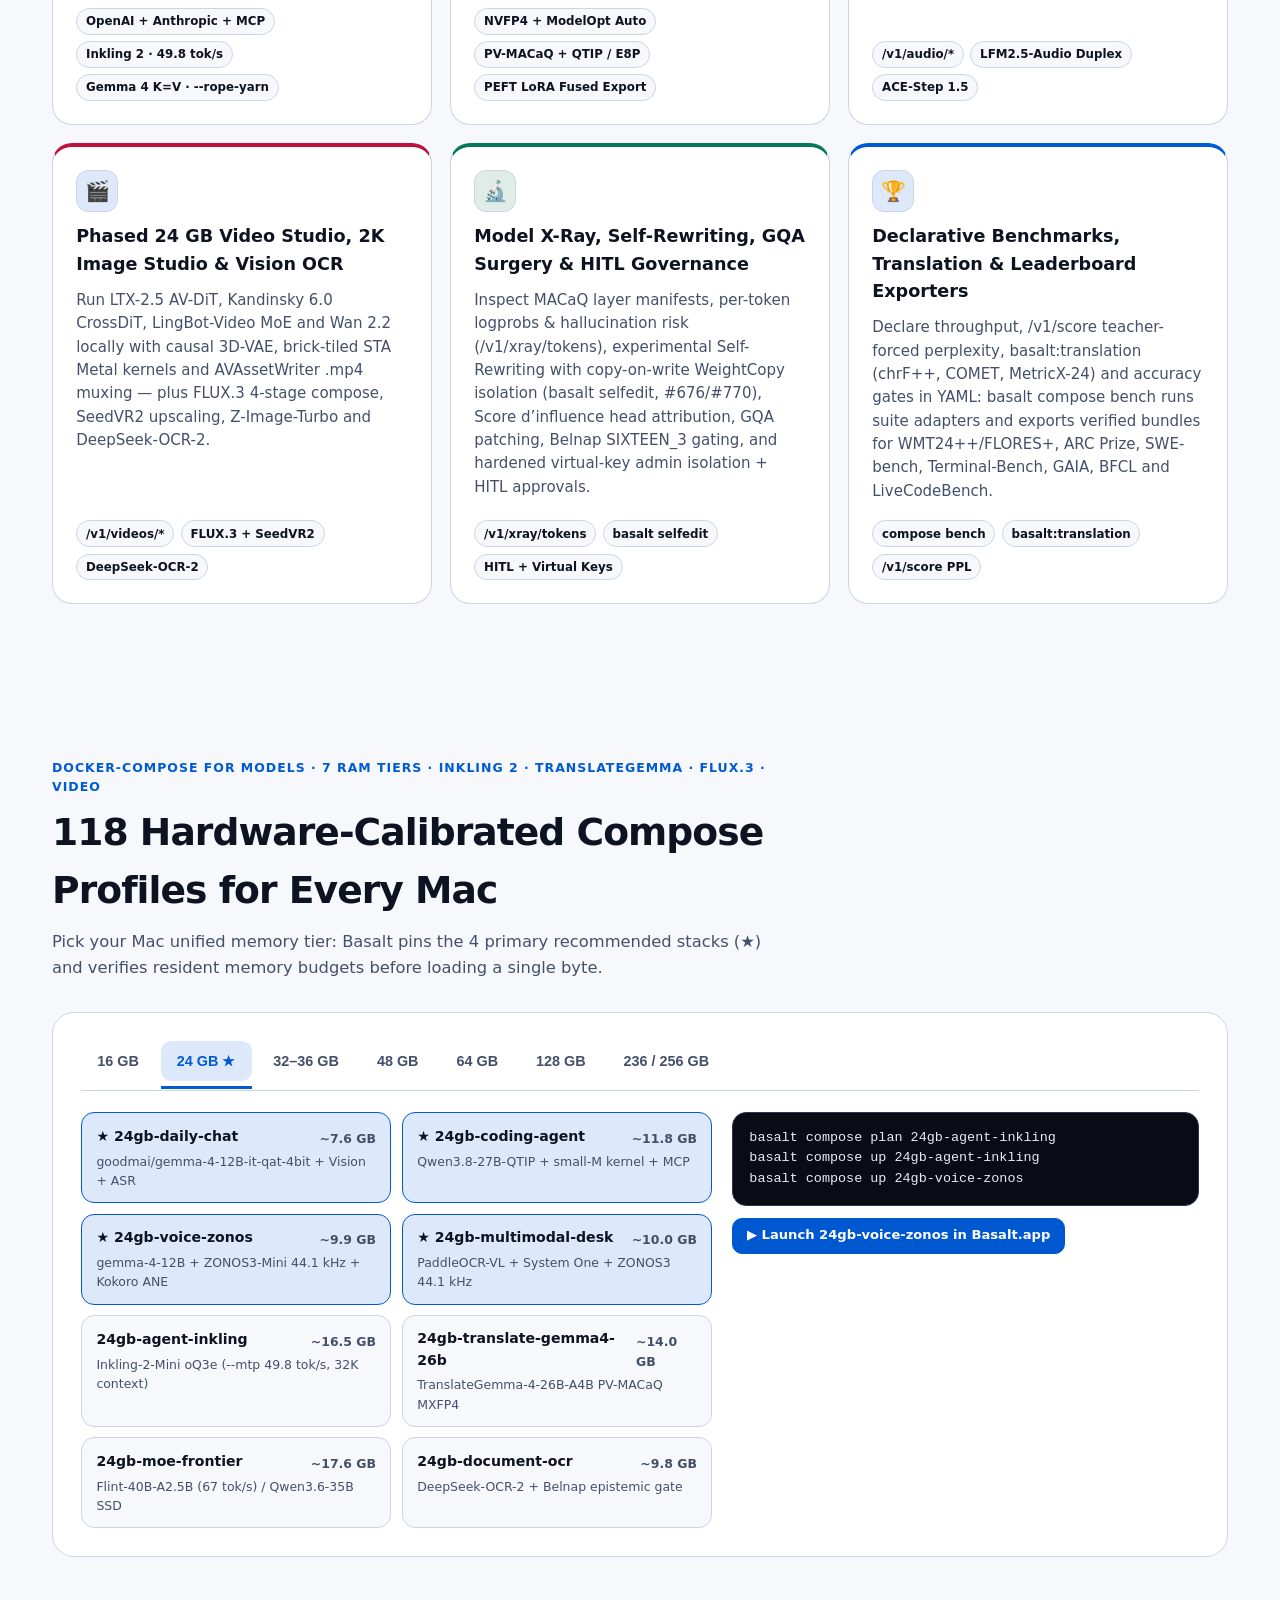
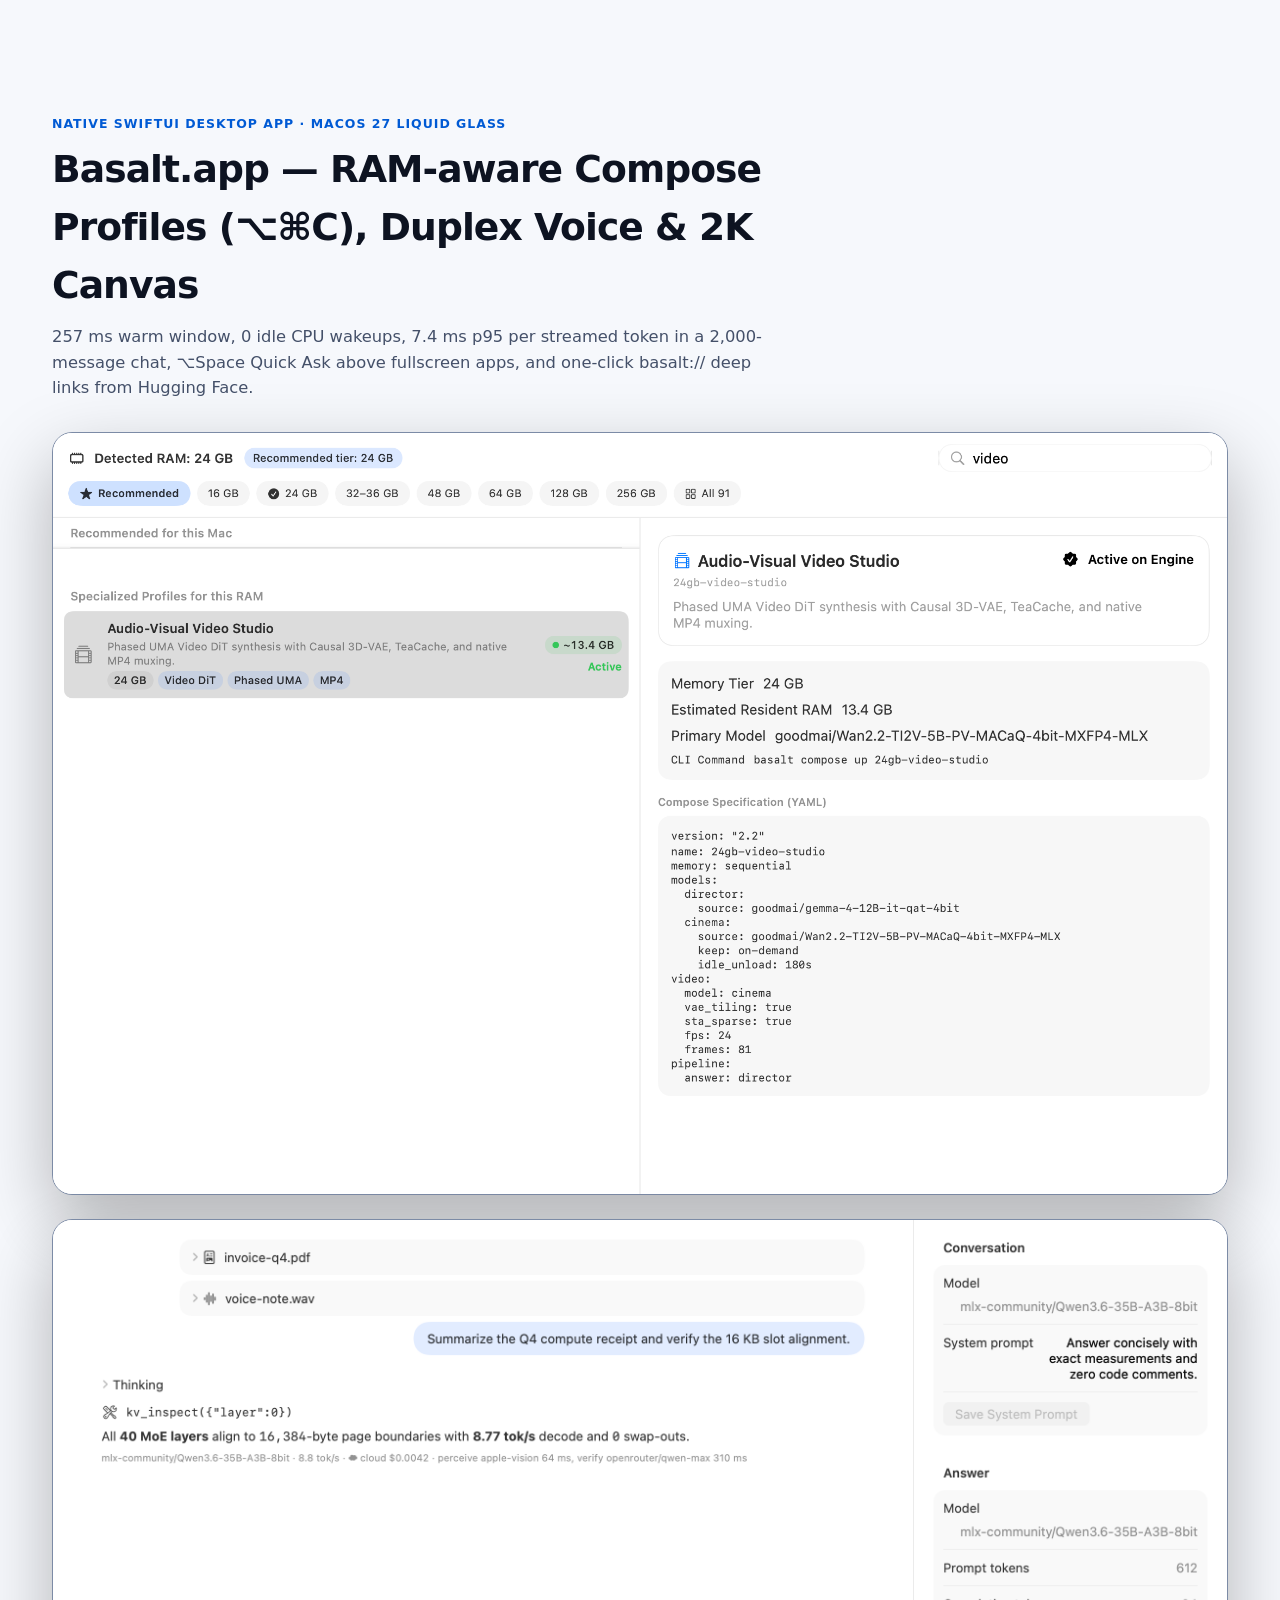
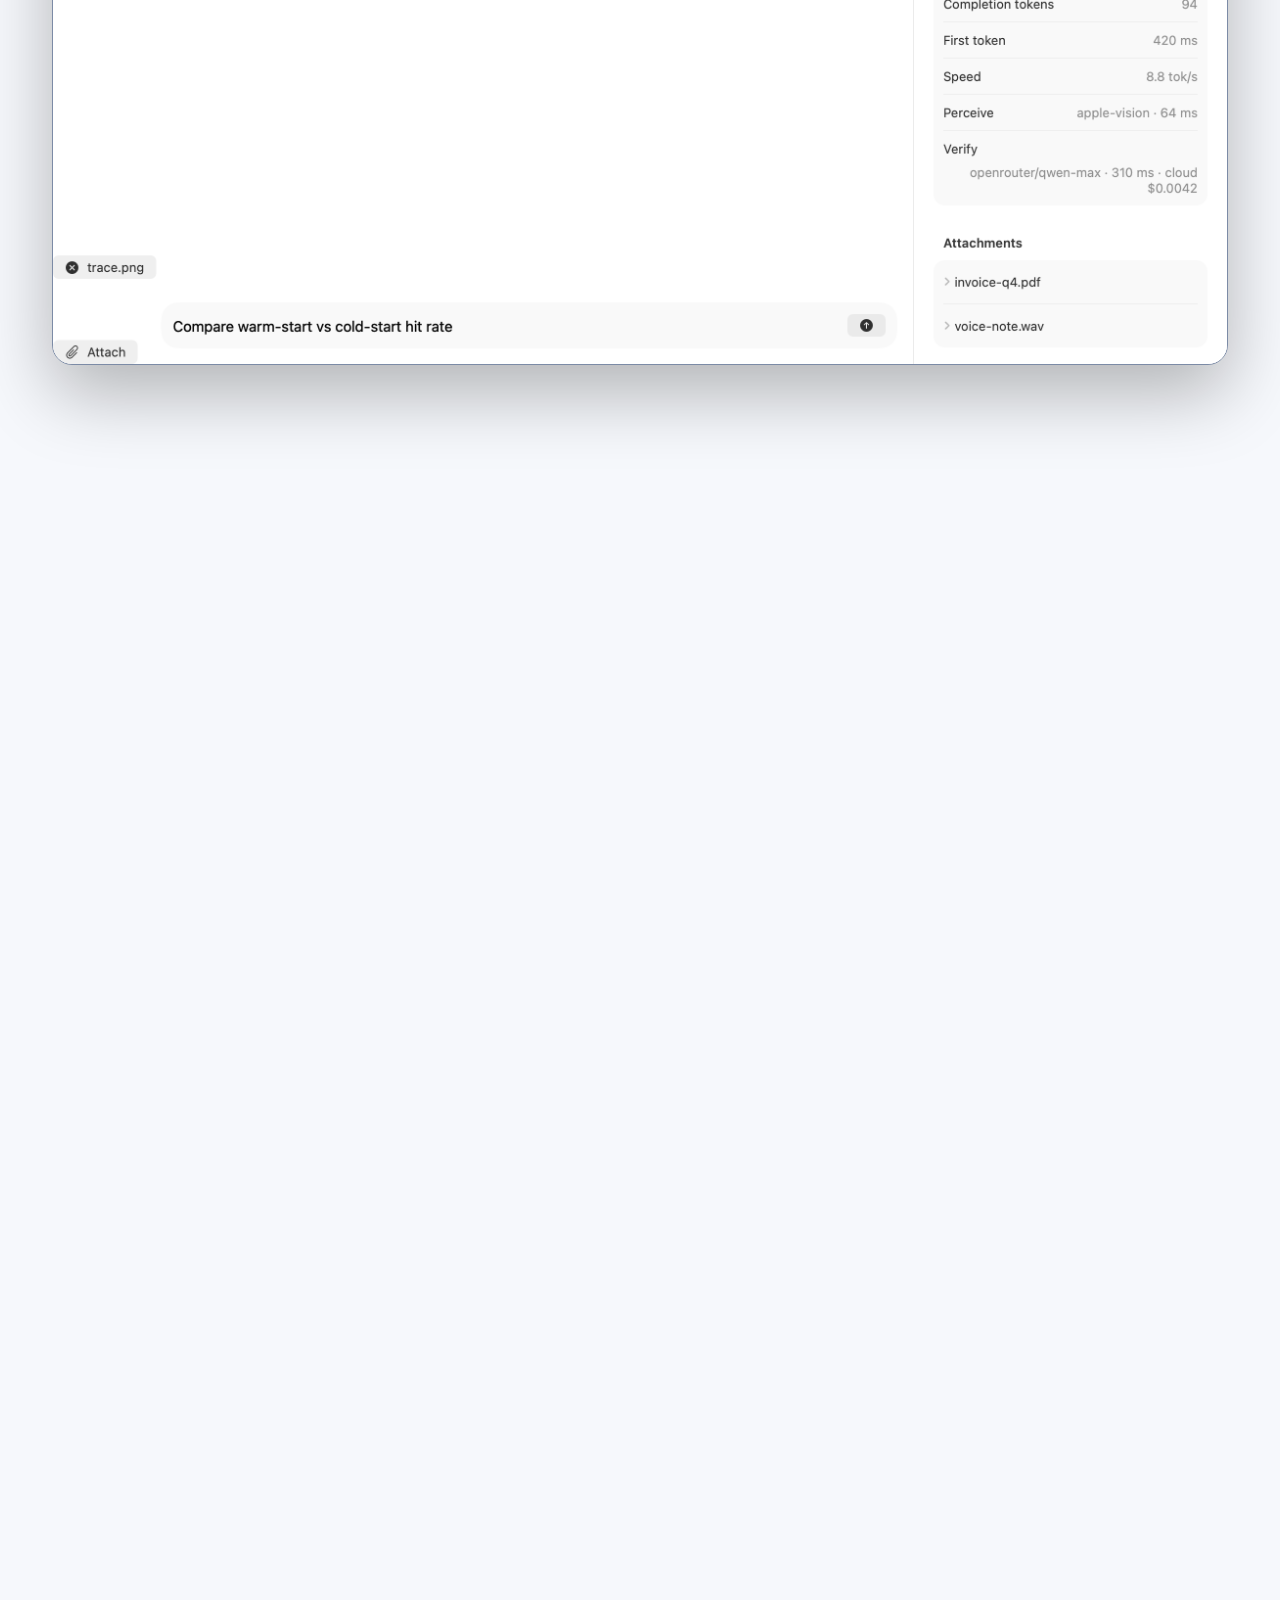
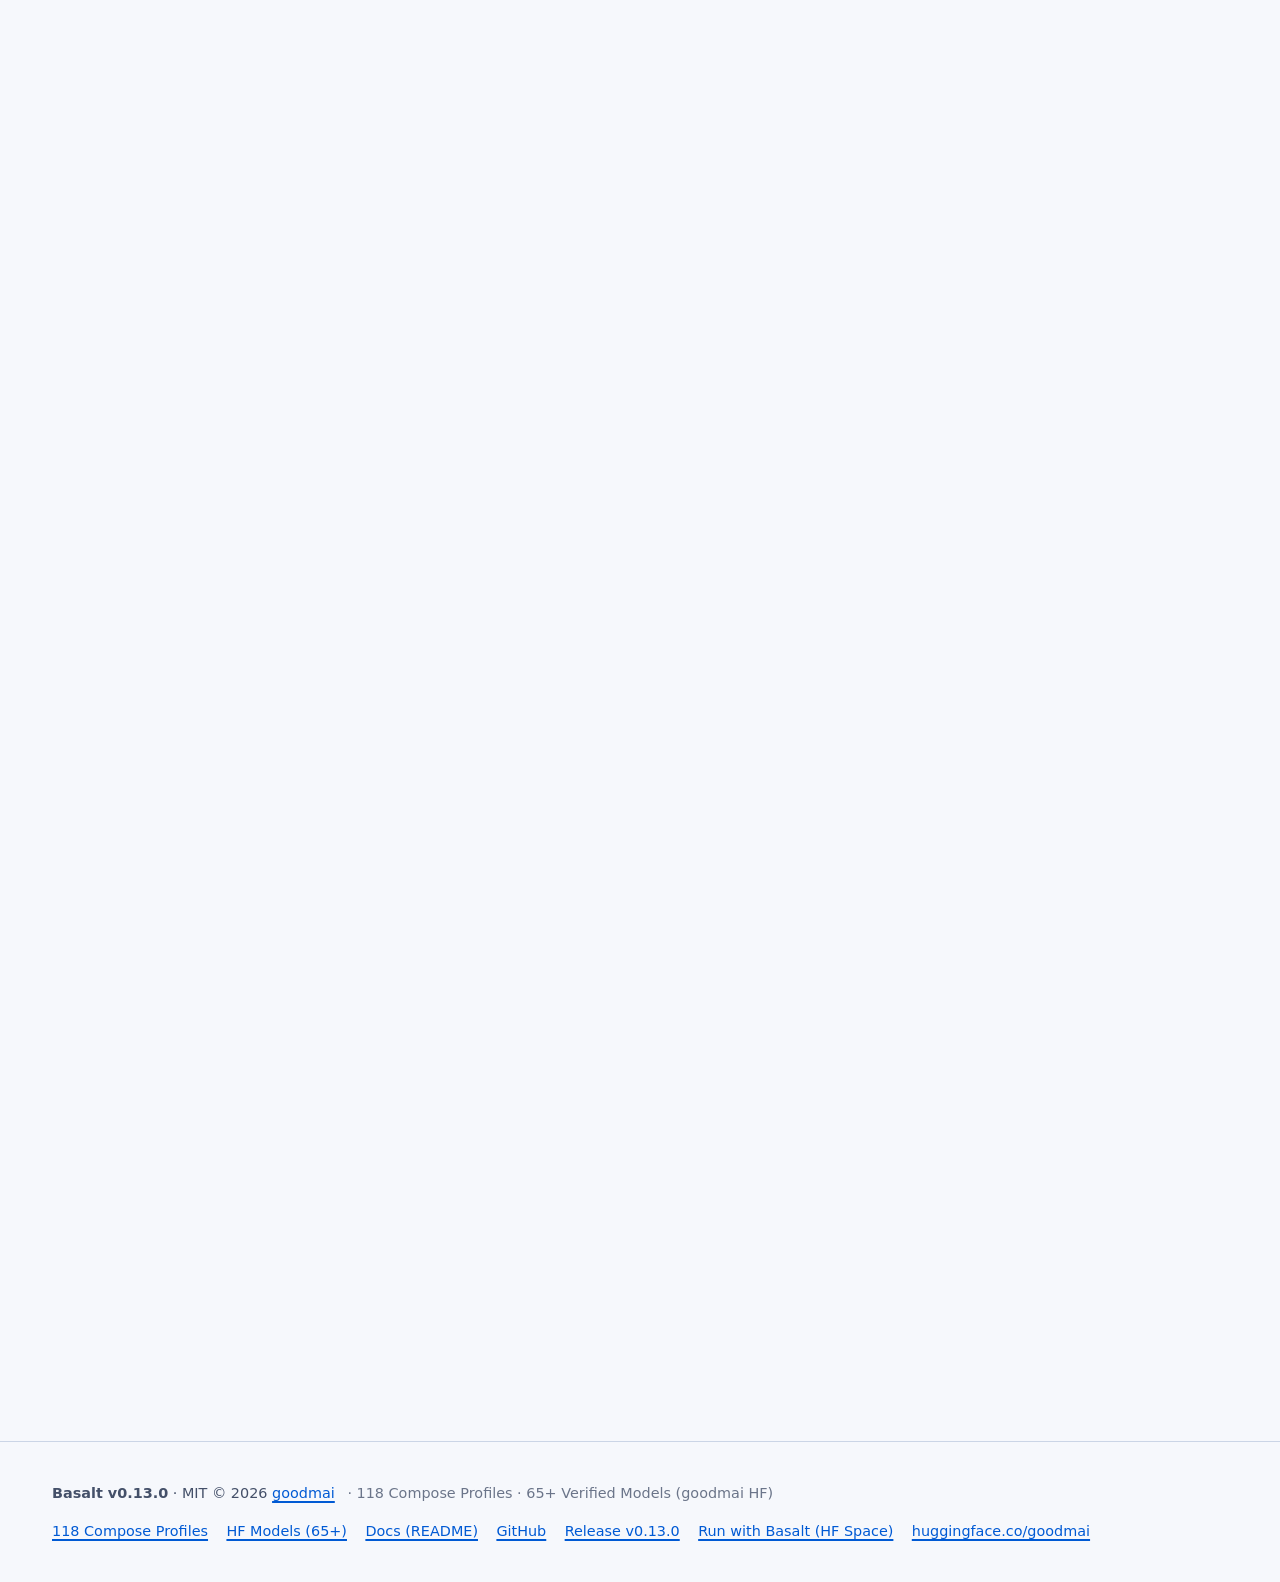
==== commit 8c657bc0: "feat(site): v0.13.0 — Inkling 2 Mini, NVFP4/ModelOpt auto-import, Gemma 4 K=V KV, PEFT LoRA, 118 Com" ====
--- a/index.html
+++ b/index.html
@@ -11,8 +11,8 @@
         localStorage.getItem('color-scheme') ?? 'light dark';
     } catch {}
   </script>
-  <title>Basalt v0.12.0 — Your Mac Is the AI Lab Now · Apple Silicon MLX &amp; ANE</title>
-  <meta name="description" content="Basalt: native Swift 6.4 inference server (OpenAI, Anthropic, MCP), Video Studio (LTX-2.5, Kandinsky 6.0, Wan 2.2), Universal PV-MACaQ/QTIP/FlatQuant/QAT converter, ZONOS3-Mini 44.1 kHz &amp; LFM2.5-Audio duplex speech, 89 RAM-calibrated Compose profiles, 55+ verified models, and macOS 27 Liquid Glass app.">
+  <title>Basalt v0.13.0 — Your Mac Is the AI Lab Now · Apple Silicon MLX &amp; ANE</title>
+  <meta name="description" content="Basalt v0.13.0: native Swift 6.4 inference server (OpenAI, Anthropic, MCP), Inkling 2 Mini looped MoE (--mtp 49.8 tok/s), NVFP4 &amp; automatic lossless ModelOpt import, Gemma 4 K=V shared-row KV, PEFT LoRA load &amp; fused export, Video Studio, PV-MACaQ, ZONOS3-Mini 44.1 kHz, 118 Compose profiles, 65+ verified models, and macOS 27 Liquid Glass app.">
   <link rel="canonical" href="https://bas-alt.vercel.app/">
   <meta property="og:url" content="https://bas-alt.vercel.app/">
   <link rel="icon" type="image/svg+xml" href="assets/logo.svg">
@@ -35,7 +35,7 @@
       <a class="brand-link" href="#">
         <img src="assets/logo.svg" width="34" height="34" alt="" fetchpriority="high">
         <span>Basalt</span>
-        <span class="version-pill">v0.12.0</span>
+        <span class="version-pill">v0.13.0</span>
       </a>
 
       <nav class="nav-links" aria-label="Primary" data-i18n-aria="nav_label">
@@ -126,7 +126,7 @@
           <span class="theme-label-dark"><span aria-hidden="true">🌙</span> <span class="sr-only" data-i18n="theme_to_dark">Switch to dark theme</span></span>
           <span class="theme-label-light"><span aria-hidden="true">☀️</span> <span class="sr-only" data-i18n="theme_to_light">Switch to light theme</span></span>
         </button>
-        <a class="icon-control" href="https://huggingface.co/collections/goodmai/basalt-inference-and-quantization-stack-6af94bed95c64cce97e188fc" target="_blank" rel="noopener">🤗 HF</a>
+        <a class="icon-control" href="https://huggingface.co/collections/goodmai/basalt-v0130-inference-speech-and-quantization-stack-6af94bed95c64cce97e188fc" target="_blank" rel="noopener">🤗 HF</a>
         <a class="icon-control" href="https://github.com/goodmai/basalt" target="_blank" rel="noopener">⭐ GitHub</a>
       </div>
     </div>
@@ -140,13 +140,13 @@
       <div class="container hero-grid">
         <div>
           <div class="eyebrow-row">
-            <a class="eyebrow-badge" href="https://github.com/goodmai/basalt/releases/tag/v0.12.0" target="_blank" rel="noopener">
+            <a class="eyebrow-badge" href="https://github.com/goodmai/basalt/releases/tag/v0.13.0" target="_blank" rel="noopener">
               <span aria-hidden="true">🚀</span>
-              <span data-i18n="badge_release">Release v0.12.0 · Swift 6.4 · macOS 27+</span>
+              <span data-i18n="badge_release">Release v0.13.0 · Swift 6.4 · macOS 27+</span>
             </a>
             <a class="eyebrow-badge" href="https://huggingface.co/goodmai" target="_blank" rel="noopener">
               <span aria-hidden="true">🤗</span>
-              <span data-i18n="badge_models">55+ verified MLX / ANE models</span>
+              <span data-i18n="badge_models">65+ verified MLX / ANE models</span>
             </a>
           </div>
 
@@ -255,8 +255,8 @@
               <span data-i18n="metric_3">37.7 GB MoE streamed from SSD</span>
             </div>
             <div class="mini-metric">
-              <strong style="color: var(--violet);" data-i18n="metric_4_num">89 Profiles</strong>
-              <span data-i18n="metric_4">89 stacks for 16–256 GB Macs</span>
+              <strong style="color: var(--violet);" data-i18n="metric_4_num">118 Profiles</strong>
+              <span data-i18n="metric_4">118 stacks for 16–256 GB Macs</span>
             </div>
           </div>
         </div>
@@ -278,22 +278,22 @@
           <article class="bento-card reveal-card" data-tone="cobalt">
             <span class="card-icon" aria-hidden="true">⚡</span>
             <h3 data-i18n="f1_title">High-Speed Inference Behind Familiar APIs</h3>
-            <p data-i18n="f1_desc">Connect Claude Code, Cursor, OpenAI SDKs, OpenCode and aider in one line. Ornith-1.5-35B-A3B MACaQ decodes at 64–75 tok/s (3.41× single-pass switch WHT kernel, #628), Gemma-4-31B PV-MACaQ 3.2 bpw fits 24 GB Macs at 14.1 tok/s (4/5 Ladder), Flint-40B-A2.5B hits 67.02 tok/s, and 37.7 GB MoEs stream from SSD with 0 swap.</p>
+            <p data-i18n="f1_desc">Connect Claude Code, Cursor, OpenAI SDKs, OpenCode and aider in one line. Inkling 2 Mini looped MoE hits 49.8 tok/s with --mtp and recalls 37.5K passkey in 14.5 GB (#650); Ornith-1.5-35B-A3B MACaQ hits 64–75 tok/s; Gemma 4 K=V shared-row KV cuts 32K–128K KV 1.5×; Qwen3-Coder-Next, BailingHybrid, --rope-yarn and short-room MoE auto-streaming run with 0 swap.</p>
             <div class="tag-row">
               <span class="chip">OpenAI + Anthropic + MCP</span>
-              <span class="chip">MACaQ Switch WHT 3.41×</span>
-              <span class="chip">UMA L0/L1/L2 KV</span>
+              <span class="chip">Inkling 2 · 49.8 tok/s</span>
+              <span class="chip">Gemma 4 K=V · --rope-yarn</span>
             </div>
           </article>
 
           <article class="bento-card reveal-card" data-tone="amber">
             <span class="card-icon" aria-hidden="true">🧬</span>
-            <h3 data-i18n="f2_title">Universal Converter: PV-MACaQ, QTIP, E8P, FlatQuant &amp; QAT</h3>
-            <p data-i18n="f2_desc">Convert any-to-any across PV-MACaQ (+52% speed &amp; −33% RAM on Qwen3.5-9B at 4/5 exact 8-bit parity), QTIP 2.0–3.0 bpw, QuIP# E8P 2-bit, FlatQuant, LIRQuant, SINQ, and domain QAT STE + quality/fairness audit. Train AdaLoRA (LR/40), SFT→DPO, ADPO/cADPO &amp; DiLoCo clusters.</p>
+            <h3 data-i18n="f2_title">Universal Converter: NVFP4, ModelOpt, PV-MACaQ &amp; PEFT LoRA</h3>
+            <p data-i18n="f2_desc">Convert any-to-any across NVFP4 (with automatic lossless NVIDIA ModelOpt shard-streamed import, 32 GB → 4.6 GB peak, #677/#794), PV-MACaQ (2.1× gpt-oss MoE decode, +52% speed &amp; −33% RAM on Qwen3.5-9B), QTIP, E8P, FlatQuant, LIRQuant &amp; SINQ — plus harness-hub PEFT LoRA load &amp; fused export (#675).</p>
             <div class="tag-row">
-              <span class="chip">PV-MACaQ + FlatQuant</span>
-              <span class="chip">QTIP / E8P / SINQ</span>
-              <span class="chip">QAT STE + Audit</span>
+              <span class="chip">NVFP4 + ModelOpt Auto</span>
+              <span class="chip">PV-MACaQ + QTIP / E8P</span>
+              <span class="chip">PEFT LoRA Fused Export</span>
             </div>
           </article>
 
@@ -321,23 +321,23 @@
 
           <article class="bento-card reveal-card" data-tone="emerald">
             <span class="card-icon" aria-hidden="true">🔬</span>
-            <h3 data-i18n="f5_title">Model X-Ray, Token Risk, GQA Surgery &amp; HITL Governance</h3>
-            <p data-i18n="f5_desc">Inspect MACaQ layer manifests, per-token logprobs &amp; hallucination risk (/v1/xray/tokens), Score d’influence head attribution, GQA group patching, cognitive nullspace, Belnap SIXTEEN_3 epistemic gating, LANTERN semantic cache and HITL MCP approvals (/v1/mcp/approvals).</p>
+            <h3 data-i18n="f5_title">Model X-Ray, Self-Rewriting, GQA Surgery &amp; HITL Governance</h3>
+            <p data-i18n="f5_desc">Inspect MACaQ layer manifests, per-token logprobs &amp; hallucination risk (/v1/xray/tokens), experimental Self-Rewriting with copy-on-write WeightCopy isolation (basalt selfedit, #676/#770), Score d’influence head attribution, GQA patching, Belnap SIXTEEN_3 gating, and hardened virtual-key admin isolation + HITL approvals.</p>
             <div class="tag-row">
               <span class="chip">/v1/xray/tokens</span>
-              <span class="chip">HITL + LAAS-CNRS</span>
-              <span class="chip">Score d’influence</span>
+              <span class="chip">basalt selfedit</span>
+              <span class="chip">HITL + Virtual Keys</span>
             </div>
           </article>
 
           <article class="bento-card reveal-card" data-tone="cobalt">
             <span class="card-icon" aria-hidden="true">🏆</span>
-            <h3 data-i18n="f6_title">Declarative Benchmarks &amp; 10 Leaderboard Exporters</h3>
-            <p data-i18n="f6_desc">Declare throughput, perplexity and accuracy gates in YAML: basalt compose bench runs 17 suite adapters and exports verified bundles for ARC Prize, SWE-bench, Terminal-Bench, GAIA, BFCL and LiveCodeBench.</p>
+            <h3 data-i18n="f6_title">Declarative Benchmarks, Translation &amp; Leaderboard Exporters</h3>
+            <p data-i18n="f6_desc">Declare throughput, /v1/score teacher-forced perplexity, basalt:translation (chrF++, COMET, MetricX-24) and accuracy gates in YAML: basalt compose bench runs suite adapters and exports verified bundles for WMT24++/FLORES+, ARC Prize, SWE-bench, Terminal-Bench, GAIA, BFCL and LiveCodeBench.</p>
             <div class="tag-row">
               <span class="chip">compose bench</span>
-              <span class="chip">ARC-AGI pass@2</span>
-              <span class="chip">Lunar Ladder</span>
+              <span class="chip">basalt:translation</span>
+              <span class="chip">/v1/score PPL</span>
             </div>
           </article>
         </div>
@@ -345,13 +345,13 @@
     </section>
 
     <!-- ===================================================================
-         SECTION 2: INTERACTIVE 89 COMPOSE PROFILES MATRIX BY MAC RAM
+         SECTION 2: INTERACTIVE 118 COMPOSE PROFILES MATRIX BY MAC RAM
          =================================================================== -->
     <section id="compose">
       <div class="container">
         <div class="section-head">
-          <span class="section-kicker" data-i18n="comp_kicker">DOCKER-COMPOSE FOR MODELS · 7 RAM TIERS × 12 ARCHETYPES + 5 FLUX.3 STUDIO</span>
-          <h2 class="section-title" data-i18n="comp_title">89 Hardware-Calibrated Compose Profiles for Every Mac</h2>
+          <span class="section-kicker" data-i18n="comp_kicker">DOCKER-COMPOSE FOR MODELS · 7 RAM TIERS · INKLING 2 · TRANSLATEGEMMA · FLUX.3 · VIDEO</span>
+          <h2 class="section-title" data-i18n="comp_title">118 Hardware-Calibrated Compose Profiles for Every Mac</h2>
           <p class="section-sub" data-i18n="comp_sub">Pick your Mac unified memory tier: Basalt pins the 4 primary recommended stacks (★) and verifies resident memory budgets before loading a single byte.</p>
         </div>
 
@@ -398,6 +398,8 @@
                   <div class="profile-item is-primary"><strong>★ 24gb-coding-agent <span>~11.8 GB</span></strong><span>Qwen3.8-27B-QTIP + small-M kernel + MCP</span></div>
                   <div class="profile-item is-primary"><strong>★ 24gb-voice-zonos <span>~9.9 GB</span></strong><span>gemma-4-12B + ZONOS3-Mini 44.1 kHz + Kokoro ANE</span></div>
                   <div class="profile-item is-primary"><strong>★ 24gb-multimodal-desk <span>~10.0 GB</span></strong><span>PaddleOCR-VL + System One + ZONOS3 44.1 kHz</span></div>
+                  <div class="profile-item"><strong>24gb-agent-inkling <span>~16.5 GB</span></strong><span>Inkling-2-Mini oQ3e (--mtp 49.8 tok/s, 32K context)</span></div>
+                  <div class="profile-item"><strong>24gb-translate-gemma4-26b <span>~14.0 GB</span></strong><span>TranslateGemma-4-26B-A4B PV-MACaQ MXFP4</span></div>
                   <div class="profile-item"><strong>24gb-moe-frontier <span>~17.6 GB</span></strong><span>Flint-40B-A2.5B (67 tok/s) / Qwen3.6-35B SSD</span></div>
                   <div class="profile-item"><strong>24gb-document-ocr <span>~9.8 GB</span></strong><span>DeepSeek-OCR-2 + Belnap epistemic gate</span></div>
                 </div>
@@ -407,9 +409,9 @@
                       <button type="button" class="copy-button" command="--copy" commandfor="cmd-24" aria-label="Copy 24 GB Compose command"><span class="icon-copy" aria-hidden="true">⧉</span><span class="icon-check" aria-hidden="true">✓</span><span>Copy</span></button>
                       <span class="tip" role="status"></span>
                     </span>
-                    <pre><code id="cmd-24">basalt compose plan 24gb-voice-zonos
-basalt compose up 24gb-voice-zonos
-basalt compose up 24gb-coding-agent</code></pre>
+                    <pre><code id="cmd-24">basalt compose plan 24gb-agent-inkling
+basalt compose up 24gb-agent-inkling
+basalt compose up 24gb-voice-zonos</code></pre>
                   </div>
                   <div style="margin-block-start: 0.75rem;">
                     <a class="btn btn-sm btn-primary" href="https://goodmai-run-with-basalt.static.hf.space/?profile=24gb-voice-zonos" target="_blank" rel="noopener" data-i18n="comp_launch_24">▶ Launch 24gb-voice-zonos in Basalt.app</a>
@@ -426,6 +428,7 @@
                   <div class="profile-item is-primary"><strong>★ 32-36gb-coding-agent <span>~18.1 GB</span></strong><span>Meta Muse-Glimmer-30B-4bit (ATEM + Onyx) + MCP</span></div>
                   <div class="profile-item is-primary"><strong>★ 32-36gb-voice-zonos <span>~16.8 GB</span></strong><span>gemma-4-26B-A4B + ZONOS3-Mini 44.1 kHz</span></div>
                   <div class="profile-item is-primary"><strong>★ 32-36gb-multimodal-desk <span>~18.2 GB</span></strong><span>DeepSeek-OCR-2 + System One + ZONOS3</span></div>
+                  <div class="profile-item"><strong>36gb-agent-inkling <span>~17.6 GB</span></strong><span>Inkling-2-Mini oQ3e (--mtp, 64K agent context)</span></div>
                   <div class="profile-item"><strong>32-36gb-moe-frontier <span>~17.6 GB</span></strong><span>Flint-40B-A2.5B / Nemotron-3.5-Lightning-30B</span></div>
                   <div class="profile-item"><strong>32-36gb-creative-studio <span>~18.9 GB</span></strong><span>FLUX.2-klein + resident text encoder + Judge</span></div>
                 </div>
@@ -449,6 +452,7 @@
                   <div class="profile-item is-primary"><strong>★ 48gb-coding-agent <span>~20.7 GB</span></strong><span>Muse-Glimmer-30B-oQ4e + OpenJev + MCP</span></div>
                   <div class="profile-item is-primary"><strong>★ 48gb-voice-zonos <span>~21.0 GB</span></strong><span>27B Chat + ZONOS3-Mini co-resident zero eviction</span></div>
                   <div class="profile-item is-primary"><strong>★ 48gb-multimodal-desk <span>~25.4 GB</span></strong><span>OCR + Nemotron ASR + ZONOS3 unified pool</span></div>
+                  <div class="profile-item"><strong>48gb-agent-inkling <span>~20.2 GB</span></strong><span>Inkling-2-Mini oQ3e (--mtp, 128K agent context)</span></div>
                 </div>
                 <div class="code-box copyable">
                   <span class="copy">
@@ -645,22 +649,72 @@
             <div class="bar-track"><div class="bar-fill" style="inline-size: 94%;"></div></div>
             <span style="font-size: 0.84rem; color: var(--text-muted);" data-i18n="b4_desc">Prefix-tree prompt cache with recurrent hybrid anchors on a 12.6k-token agent prompt (#82, #219).</span>
           </div>
+
+          <div class="stat-card reveal-card">
+            <div class="stat-number" style="color: var(--cobalt);">49.8 tok/s · 14.5 GB</div>
+            <strong data-i18n="b5_title">Inkling 2 Mini Looped MoE &amp; 32K+ Context (#650)</strong>
+            <div class="bar-track"><div class="bar-fill" style="inline-size: 95%;"></div></div>
+            <span style="font-size: 0.84rem; color: var(--text-muted);" data-i18n="b5_desc">DSpark --mtp drafting jumps 28.0 → 49.8 tok/s on code; 37.5K passkey recalls 5/5 depths in 14.5 GB with 0 swap (#728, #740).</span>
+          </div>
+
+          <div class="stat-card reveal-card">
+            <div class="stat-number" style="color: var(--emerald);">32 → 4.6 GB · 1.53×</div>
+            <strong data-i18n="b6_title">Lossless ModelOpt NVFP4 &amp; Gemma 4 K=V Cache (#677, #645)</strong>
+            <div class="bar-track"><div class="bar-fill" style="inline-size: 92%;"></div></div>
+            <span style="font-size: 0.84rem; color: var(--text-muted);" data-i18n="b6_desc">Shard-streamed NVFP4 auto-import peaks at 4.6 GB; K=V shared-row cuts 32K–128K KV 1.40–1.53×; gpt-oss PV-MACaQ runs 2.1× faster (#651, #655, #777).</span>
+          </div>
         </div>
       </div>
     </section>
 
     <!-- ===================================================================
-         SECTION 5: HUGGING FACE HUB VERIFIED MODELS (50+)
+         SECTION 5: HUGGING FACE HUB VERIFIED MODELS (65+)
          =================================================================== -->
     <section class="deferred-section" id="models">
       <div class="container">
         <div class="section-head">
           <span class="section-kicker" data-i18n="hf_kicker">GOODMAI HUGGING FACE COLLECTION · 1-CLICK LAUNCH</span>
-          <h2 class="section-title" data-i18n="hf_title">55+ Verified Checkpoints Ready to Launch in One Click</h2>
+          <h2 class="section-title" data-i18n="hf_title">65+ Verified Checkpoints Ready to Launch in One Click</h2>
           <p class="section-sub" data-i18n="hf_sub">Every checkpoint in huggingface.co/goodmai ships with a one-click Basalt.app deep link and verified CLI command.</p>
         </div>
 
         <div class="models-grid">
+          <article class="model-card reveal-card">
+            <h3>goodmai/Qwen3.8-27B-Heretic-PV-MACaQ-3bit-Affine-MLX</h3>
+            <p data-i18n="m11_desc">27B PV-MACaQ 3-bit in 11.5 GB: 16.7 tok/s p50, Official Ladder 5/5 &amp; lunar mission 6/6 on 24 GB Mac.</p>
+            <div class="model-actions">
+              <a class="btn btn-sm btn-primary" href="https://goodmai-run-with-basalt.static.hf.space/?model=goodmai%2FQwen3.8-27B-Heretic-PV-MACaQ-3bit-Affine-MLX&amp;role=speculative" target="_blank" rel="noopener">▶ Basalt</a>
+              <a class="btn btn-sm" href="https://huggingface.co/goodmai/Qwen3.8-27B-Heretic-PV-MACaQ-3bit-Affine-MLX" target="_blank" rel="noopener">🤗 HF Card</a>
+            </div>
+          </article>
+
+          <article class="model-card reveal-card">
+            <h3>mlx-community/Inkling-2-Mini-oQ3e-mtp</h3>
+            <p data-i18n="m12_desc">Looped MoE agent: 49.8 tok/s with --mtp DSpark head and 37.5K passkey 5/5 in 14.5 GB with 0 swap (#650).</p>
+            <div class="model-actions">
+              <a class="btn btn-sm btn-primary" href="https://goodmai-run-with-basalt.static.hf.space/?model=mlx-community%2FInkling-2-Mini-oQ3e-mtp&amp;role=mtp" target="_blank" rel="noopener">▶ Basalt</a>
+              <a class="btn btn-sm" href="https://huggingface.co/mlx-community/Inkling-2-Mini-oQ3e-mtp" target="_blank" rel="noopener">🤗 HF Card</a>
+            </div>
+          </article>
+
+          <article class="model-card reveal-card">
+            <h3>nvidia/Gemma-4-26B-A4B-NVFP4</h3>
+            <p data-i18n="m13_desc">Automatic lossless ModelOpt NVFP4 import (4.6 GB peak) + short-room MoE auto-streaming on 24 GB Mac (#793, #794).</p>
+            <div class="model-actions">
+              <a class="btn btn-sm btn-primary" href="https://goodmai-run-with-basalt.static.hf.space/?model=nvidia%2FGemma-4-26B-A4B-NVFP4&amp;role=chat" target="_blank" rel="noopener">▶ Basalt</a>
+              <a class="btn btn-sm" href="https://huggingface.co/nvidia/Gemma-4-26B-A4B-NVFP4" target="_blank" rel="noopener">🤗 HF Card</a>
+            </div>
+          </article>
+
+          <article class="model-card reveal-card">
+            <h3>Bosalt/TranslateGemma-4-26B-A4B-v2-PV-MACaQ-4bit-MXFP4-MLX</h3>
+            <p data-i18n="m14_desc">26B MoE translation specialist in 14.0 GB with WMT24++ / FLORES+ &amp; MetricX-24 leaderboard evaluation.</p>
+            <div class="model-actions">
+              <a class="btn btn-sm btn-primary" href="https://goodmai-run-with-basalt.static.hf.space/?model=Bosalt%2FTranslateGemma-4-26B-A4B-v2-PV-MACaQ-4bit-MXFP4-MLX&amp;role=chat" target="_blank" rel="noopener">▶ Basalt</a>
+              <a class="btn btn-sm" href="https://huggingface.co/Bosalt/TranslateGemma-4-26B-A4B-v2-PV-MACaQ-4bit-MXFP4-MLX" target="_blank" rel="noopener">🤗 HF Card</a>
+            </div>
+          </article>
+
           <article class="model-card reveal-card">
             <h3>goodmai/gemma-4-31B-it-PV-MACaQ-3.2bpw-MLX</h3>
             <p data-i18n="m8_desc">31B dense on a 24 GB Mac (15.1 GB, 14.1 tok/s p50, Ladder 4/5 + Lunar 4/6) where 4-bit OOMs.</p>
@@ -680,15 +734,6 @@
           </article>
 
           <article class="model-card reveal-card">
-            <h3>goodmai/Qwen3.8-27B-PV-MACaQ-4bit-Affine-MLX</h3>
-            <p data-i18n="m10_desc">27B PV-MACaQ 4-bit (15.3 GB, 11.6 tok/s p50, PPL 1.23, MSE −19.5%, Ladder 4/5 on 24 GB Mac).</p>
-            <div class="model-actions">
-              <a class="btn btn-sm btn-primary" href="https://goodmai-run-with-basalt.static.hf.space/?model=goodmai%2FQwen3.8-27B-PV-MACaQ-4bit-Affine-MLX&amp;role=chat" target="_blank" rel="noopener">▶ Basalt</a>
-              <a class="btn btn-sm" href="https://huggingface.co/goodmai/Qwen3.8-27B-PV-MACaQ-4bit-Affine-MLX" target="_blank" rel="noopener">🤗 HF Card</a>
-            </div>
-          </article>
-
-          <article class="model-card reveal-card">
             <h3>goodmai/gemma-4-12B-it-qat-4bit</h3>
             <p data-i18n="m1_desc">Daily-driver 12B QAT multimodal chat and vision model (~7.6 GB on 24 GB Mac).</p>
             <div class="model-actions">
@@ -741,19 +786,10 @@
               <a class="btn btn-sm" href="https://huggingface.co/goodmai/DeepSeek-OCR-2-8bit" target="_blank" rel="noopener">🤗 HF Card</a>
             </div>
           </article>
-
-          <article class="model-card reveal-card">
-            <h3>mlx-community/Muse-Glimmer-30B-4bit</h3>
-            <p data-i18n="m7_desc">Meta Muse Glimmer 30B multimodal agent (131k context, Onyx to=self reasoning &amp; ATEM tool calling).</p>
-            <div class="model-actions">
-              <a class="btn btn-sm btn-primary" href="https://goodmai-run-with-basalt.static.hf.space/?model=mlx-community%2FMuse-Glimmer-30B-4bit&amp;role=chat" target="_blank" rel="noopener">▶ Basalt</a>
-              <a class="btn btn-sm" href="https://huggingface.co/meta-models/Muse-Glimmer-30B" target="_blank" rel="noopener">🤗 HF Card</a>
-            </div>
-          </article>
         </div>
 
         <div style="margin-block-start: 1.5rem; display: flex; gap: 0.75rem; flex-wrap: wrap;">
-          <a class="btn btn-hf" href="https://huggingface.co/collections/goodmai/basalt-inference-and-quantization-stack-6af94bed95c64cce97e188fc" target="_blank" rel="noopener" data-i18n="hf_browse_all">🤗 Browse all 55+ models in the Hugging Face Collection →</a>
+          <a class="btn btn-hf" href="https://huggingface.co/collections/goodmai/basalt-v0130-inference-speech-and-quantization-stack-6af94bed95c64cce97e188fc" target="_blank" rel="noopener" data-i18n="hf_browse_all">🤗 Browse all 65+ models in the Hugging Face Collection →</a>
           <a class="btn" href="https://huggingface.co/Bosalt" target="_blank" rel="noopener" data-i18n="hf_bosalt_org">Bosalt Org on HF →</a>
         </div>
       </div>
@@ -852,11 +888,11 @@
           </a>
           <a class="doc-card reveal-card" href="https://github.com/goodmai/basalt/blob/main/docs/compose.md" data-doc="compose.md" target="_blank" rel="noopener">
             <strong data-i18n="d2_title">basalt compose Reference</strong>
-            <span data-i18n="d2_desc">YAML v2.2, 89 profiles, Video/Voice/Music, LANTERN cache, HITL, UMA L0/L1/L2 &amp; bench</span>
+            <span data-i18n="d2_desc">YAML v2.2, 118 profiles (Inkling 2, TranslateGemma, Video/Voice/FLUX.3), LANTERN cache, HITL &amp; bench</span>
           </a>
           <a class="doc-card reveal-card" href="https://github.com/goodmai/basalt/blob/main/docs/rest-api.md" data-doc="rest-api.md" target="_blank" rel="noopener">
             <strong data-i18n="d3_title">REST API &amp; OpenAPI</strong>
-            <span data-i18n="d3_desc">OpenAI, Anthropic, /v1/videos/*, /v1/audio/*, /v1/models/convert, /v1/xray/tokens &amp; /v1/mcp/approvals</span>
+            <span data-i18n="d3_desc">OpenAI, Anthropic, /v1/score, /v1/videos/*, /v1/audio/*, /v1/models/convert, /v1/xray/tokens &amp; /v1/mcp/approvals</span>
           </a>
           <a class="doc-card reveal-card" href="https://github.com/goodmai/basalt/blob/main/docs/integrations.md" data-doc="integrations.md" target="_blank" rel="noopener">
             <strong data-i18n="d4_title">Integrations: Claude Code &amp; MCP</strong>
@@ -864,7 +900,7 @@
           </a>
           <a class="doc-card reveal-card" href="https://github.com/goodmai/basalt/blob/main/docs/commands.md" data-doc="commands.md" target="_blank" rel="noopener">
             <strong data-i18n="d5_title">CLI Commands &amp; serve Flags</strong>
-            <span data-i18n="d5_desc">Universal Converter (PV-MACaQ, FlatQuant, QTIP, E8P, QAT), --video-model, CacheBlend &amp; KV zones</span>
+            <span data-i18n="d5_desc">Universal Converter (NVFP4, ModelOpt, PV-MACaQ, FlatQuant, QTIP), --adapter PEFT, --rope-yarn &amp; basalt selfedit</span>
           </a>
           <a class="doc-card reveal-card" href="https://github.com/goodmai/basalt/blob/main/docs/mac-app.md" data-doc="mac-app.md" target="_blank" rel="noopener">
             <strong data-i18n="d6_title">Basalt for Mac (Basalt.app)</strong>
@@ -880,7 +916,7 @@
           </a>
           <a class="doc-card reveal-card" href="https://github.com/goodmai/basalt/blob/main/docs/models.md" data-doc="models.md" target="_blank" rel="noopener">
             <strong data-i18n="d9_title">Supported Models &amp; Families</strong>
-            <span data-i18n="d9_desc">Gemma 4 31B 3.2 bpw, Qwen3.5/3.8 PV-MACaQ, Ornith 35B, LTX-2.5, Kandinsky 6.0, LFM2.5-Audio &amp; ZONOS3</span>
+            <span data-i18n="d9_desc">Inkling 2 Mini, Gemma 4 NVFP4/31B, Qwen3.8 PV-MACaQ, Qwen3-Coder-Next, BailingHybrid, Ornith 35B &amp; ZONOS3</span>
           </a>
           <a class="doc-card reveal-card" href="https://github.com/goodmai/basalt/blob/main/docs/pipelines.md" data-doc="pipelines.md" target="_blank" rel="noopener">
             <strong data-i18n="d10_title">Multimodal Pipelines</strong>
@@ -911,16 +947,16 @@
 
         <div class="accordion" id="faq-accordion" aria-labelledby="faq-heading">
           <details>
-            <summary data-i18n="q1">What Mac hardware and OS are required for Basalt v0.12.0?</summary>
-            <div class="details-body" data-i18n="a1">Any Apple Silicon Mac (M1–M4, 16 GB to 256+ GB unified memory) running macOS 27+ with Xcode 27.0+ (Swift 6.4 + MetalToolchain when building from source). Zero Python, Conda or Docker at runtime.</div>
+            <summary data-i18n="q1">What Mac hardware and OS are required for Basalt v0.13.0?</summary>
+            <div class="details-body" data-i18n="a1">Any Apple Silicon Mac (M1–M4, 16 GB to 256+ GB unified memory) running macOS 27+. Run the prebuilt binary in two lines without Xcode, or build from source with Xcode 27.0+ (Swift 6.4 + MetalToolchain). Zero Python, Conda or Docker at runtime.</div>
           </details>
           <details>
             <summary data-i18n="q2">Do my documents, audio recordings, or prompts ever leave my Mac?</summary>
             <div class="details-body" data-i18n="a2">Never by default: Basalt runs 100% locally offline. Even when you opt into budgeted cloud escalation in a Compose file, perceived document and audio text defaults to data: no-perceived and never leaves your Mac.</div>
           </details>
           <details>
-            <summary data-i18n="q3">How does automatic RAM recommendation work across the 89 Compose profiles?</summary>
-            <div class="details-body" data-i18n="a3">When opening Compose Profiles (⌥⌘C) in Basalt.app, ComposeMemoryTier.detect reads physical unified memory and pins the 4 starred primary profiles for your tier at the top while keeping all 89 profiles (84 tier × archetype + 5 FLUX.3 Studio stacks) searchable and selectable.</div>
+            <summary data-i18n="q3">How does automatic RAM recommendation work across the 118 Compose profiles?</summary>
+            <div class="details-body" data-i18n="a3">When opening Compose Profiles (⌥⌘C) in Basalt.app, ComposeMemoryTier.detect reads physical unified memory and pins the 4 starred primary profiles for your tier at the top while keeping all 118 canonical profiles (tier × archetype matrix, Inkling 2 Mini, TranslateGemma-4, FLUX.3 &amp; Video Studio) searchable and selectable.</div>
           </details>
         </div>
       </div>
@@ -932,7 +968,7 @@
        ===================================================================== -->
   <dialog id="quickstart-dialog" closedby="any" aria-labelledby="qs-title">
     <div class="dialog-head">
-      <h2 id="qs-title" data-i18n="qs_title">⚡ Basalt v0.12.0 Quickstart</h2>
+      <h2 id="qs-title" data-i18n="qs_title">⚡ Basalt v0.13.0 Quickstart</h2>
       <button type="button" class="icon-control" commandfor="quickstart-dialog" command="close" aria-label="Close dialog" data-i18n-aria="qs_close">✕</button>
     </div>
     <p style="margin-top: 0; color: var(--text-muted); font-size: 0.93rem;" data-i18n="qs_lead">Install the CLI via Homebrew or build the native Basalt.app bundle from source:</p>
@@ -976,15 +1012,15 @@
   <footer class="site-footer">
     <div class="container footer-inner">
       <div>
-        <strong>Basalt v0.12.0</strong> · MIT © 2026 <a href="https://github.com/goodmai" target="_blank" rel="noopener">goodmai</a>
-        <span style="opacity: 0.78; margin-inline-start: 0.5rem;" data-i18n="footer_counts">· 89 Compose Profiles · 55+ Verified Models (goodmai HF)</span>
+        <strong>Basalt v0.13.0</strong> · MIT © 2026 <a href="https://github.com/goodmai" target="_blank" rel="noopener">goodmai</a>
+        <span style="opacity: 0.78; margin-inline-start: 0.5rem;" data-i18n="footer_counts">· 118 Compose Profiles · 65+ Verified Models (goodmai HF)</span>
       </div>
       <div class="footer-links">
-        <a href="#compose" data-i18n="footer_compose">89 Compose Profiles</a>
-        <a href="https://huggingface.co/collections/goodmai/basalt-inference-and-quantization-stack-6af94bed95c64cce97e188fc" target="_blank" rel="noopener" data-i18n="footer_models">HF Models (55+)</a>
+        <a href="#compose" data-i18n="footer_compose">118 Compose Profiles</a>
+        <a href="https://huggingface.co/collections/goodmai/basalt-v0130-inference-speech-and-quantization-stack-6af94bed95c64cce97e188fc" target="_blank" rel="noopener" data-i18n="footer_models">HF Models (65+)</a>
         <a href="https://github.com/goodmai/basalt/blob/main/README.md" data-readme="1" target="_blank" rel="noopener" data-i18n="footer_readme">Docs (README)</a>
         <a href="https://github.com/goodmai/basalt" target="_blank" rel="noopener">GitHub</a>
-        <a href="https://github.com/goodmai/basalt/releases/tag/v0.12.0" target="_blank" rel="noopener">Release v0.12.0</a>
+        <a href="https://github.com/goodmai/basalt/releases/tag/v0.13.0" target="_blank" rel="noopener">Release v0.13.0</a>
         <a href="https://goodmai-run-with-basalt.static.hf.space/" target="_blank" rel="noopener">Run with Basalt (HF Space)</a>
         <a href="https://huggingface.co/goodmai" target="_blank" rel="noopener">huggingface.co/goodmai</a>
       </div>
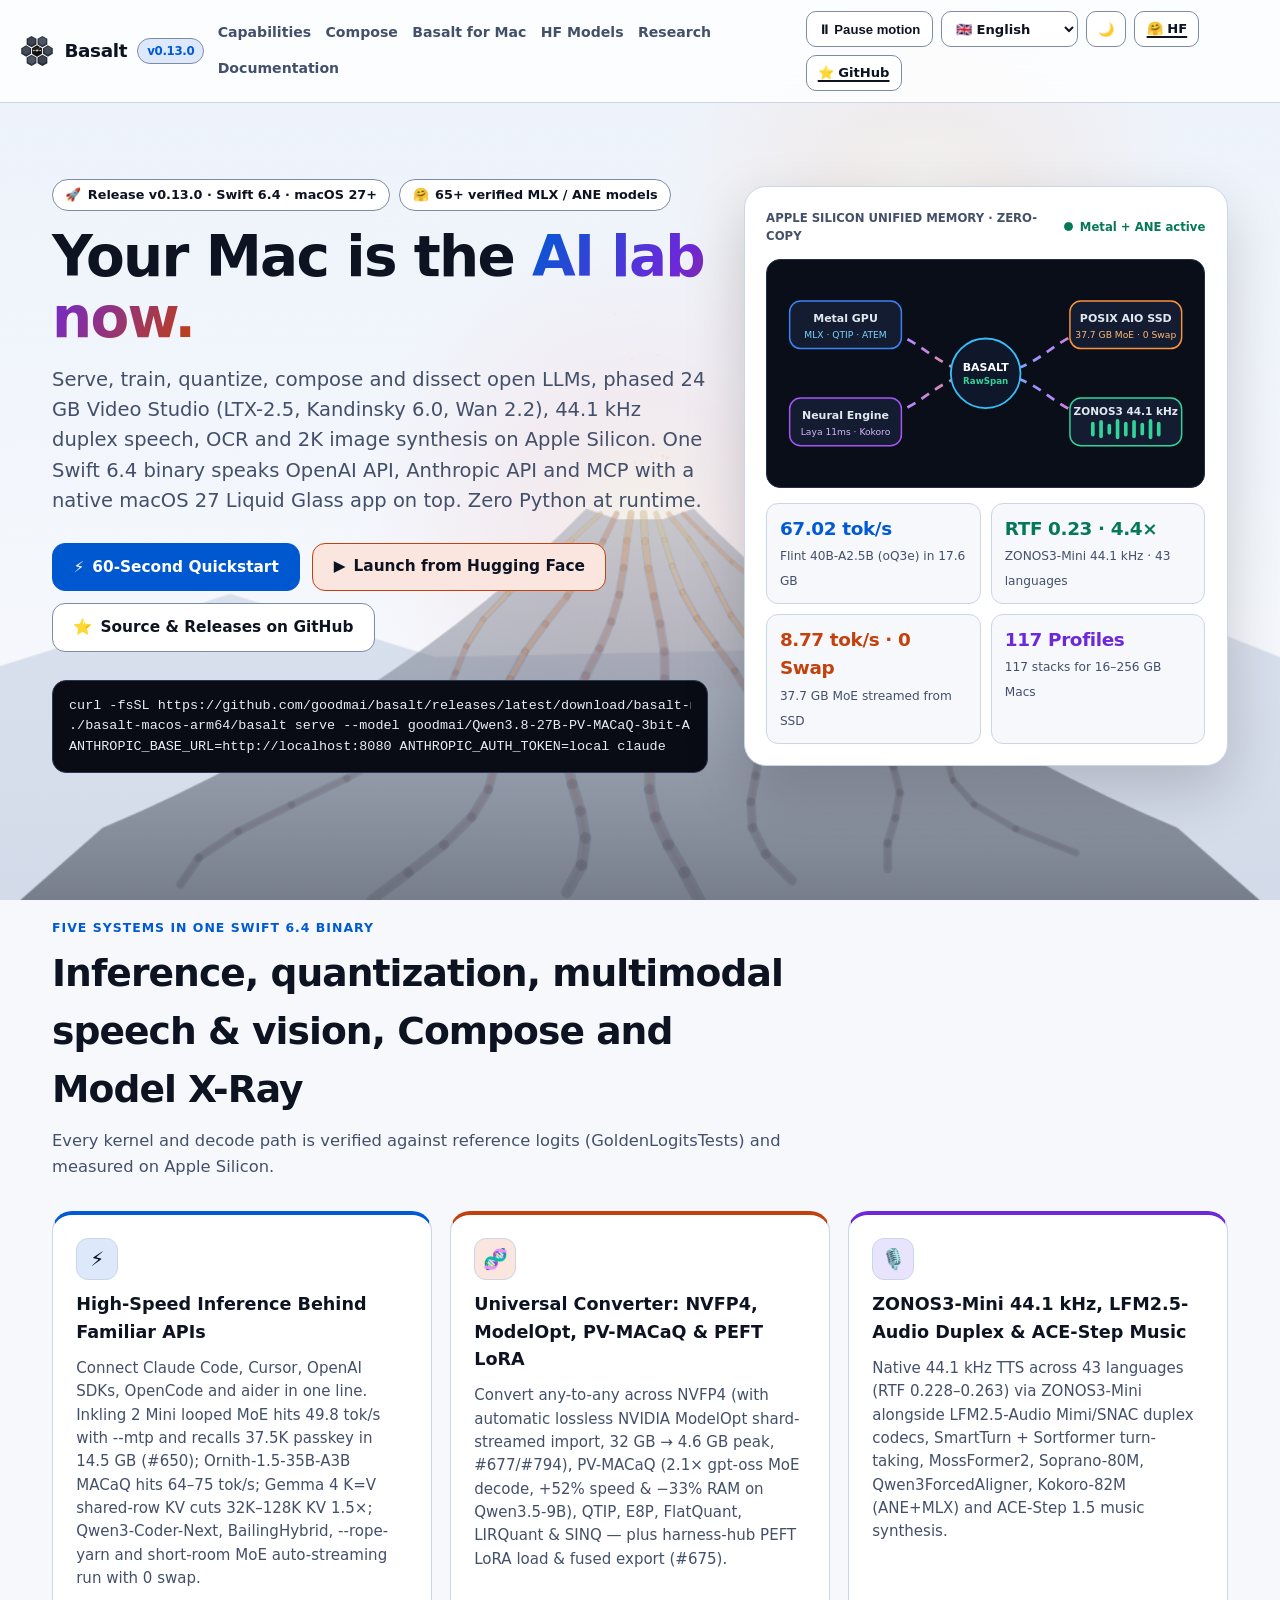
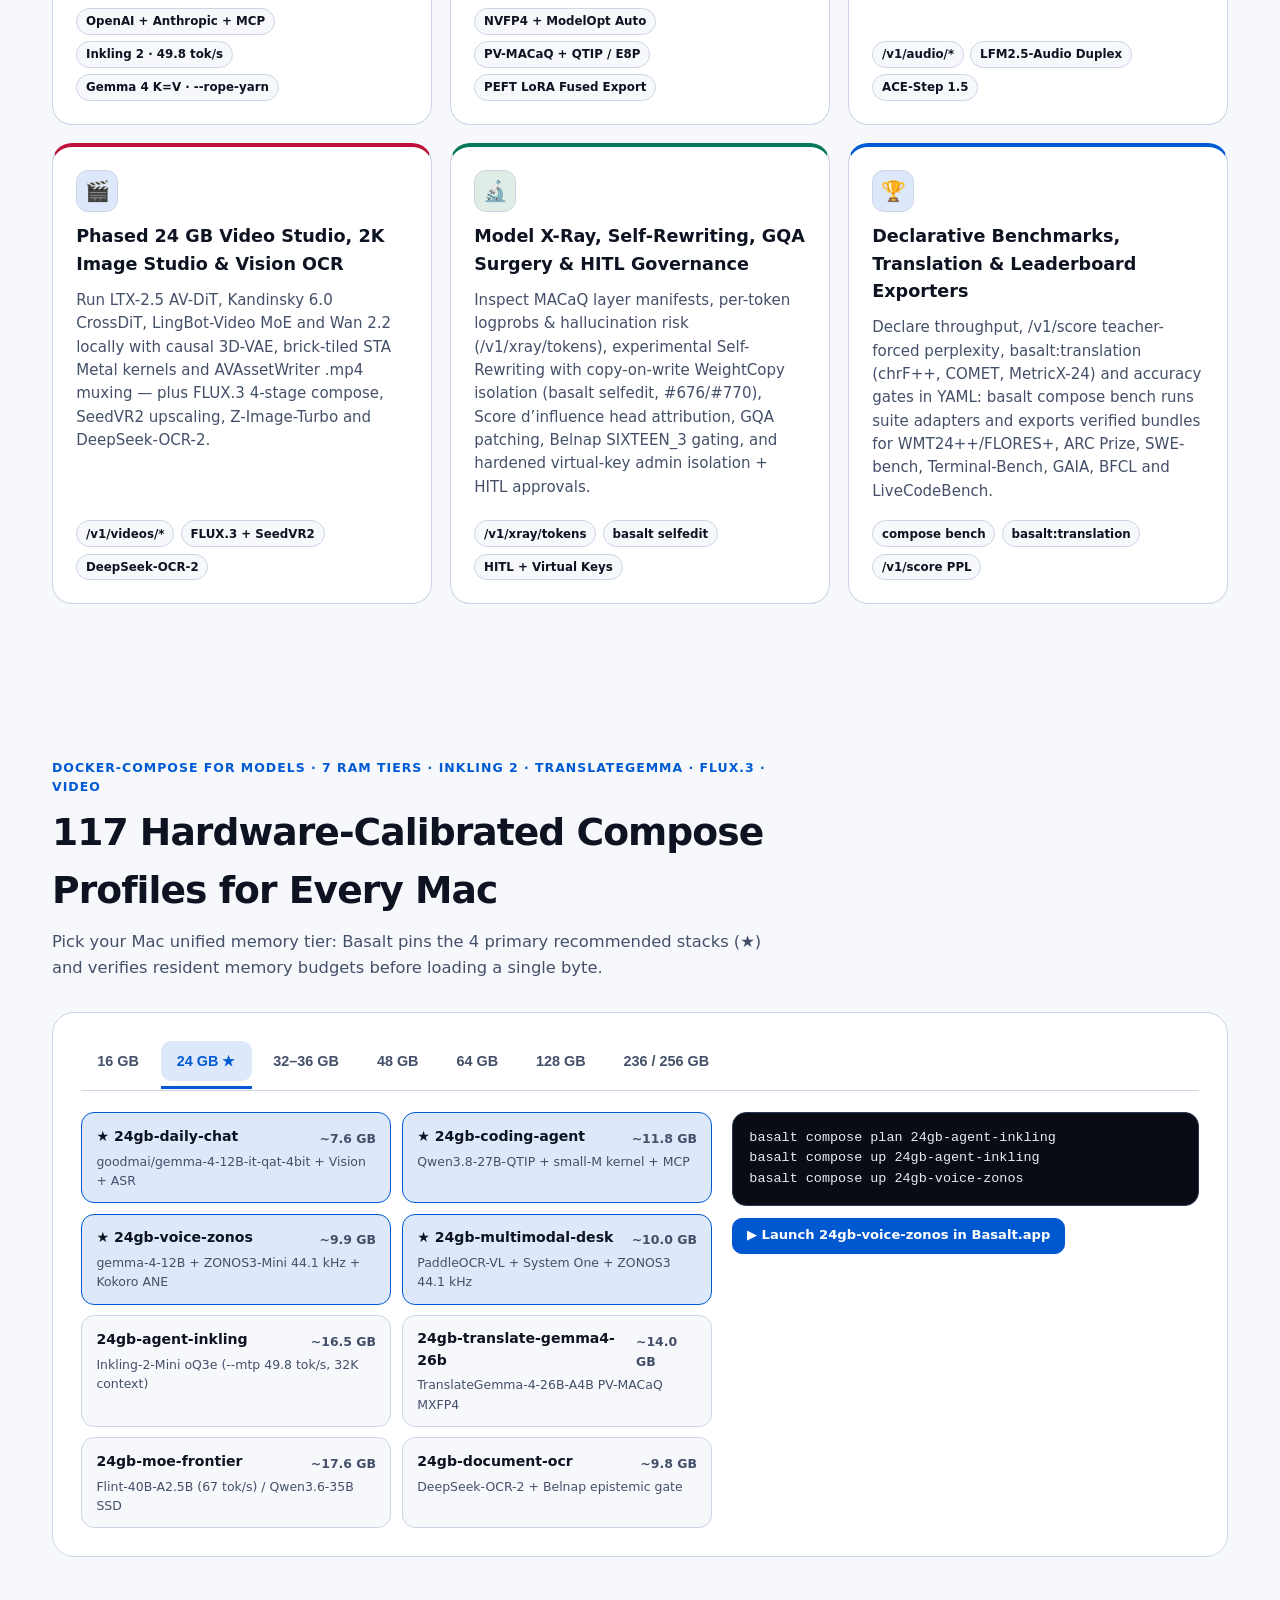
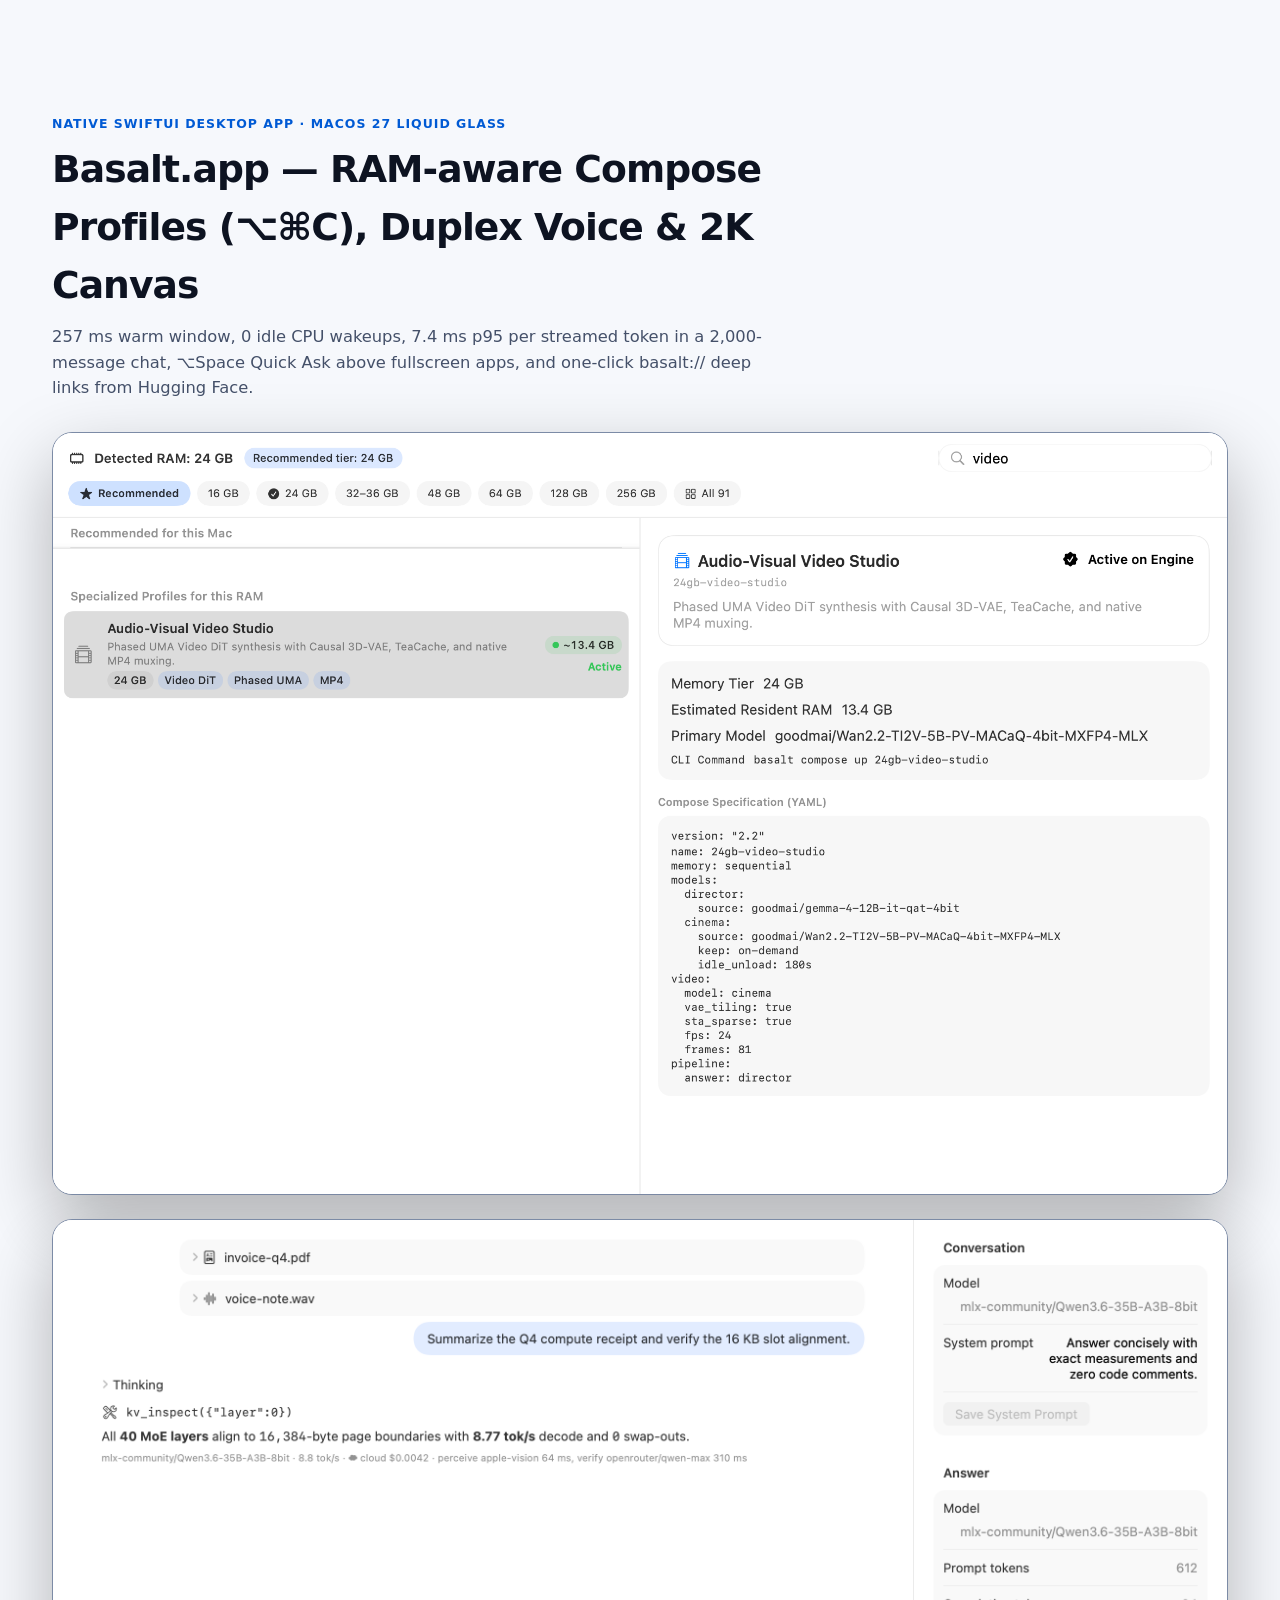
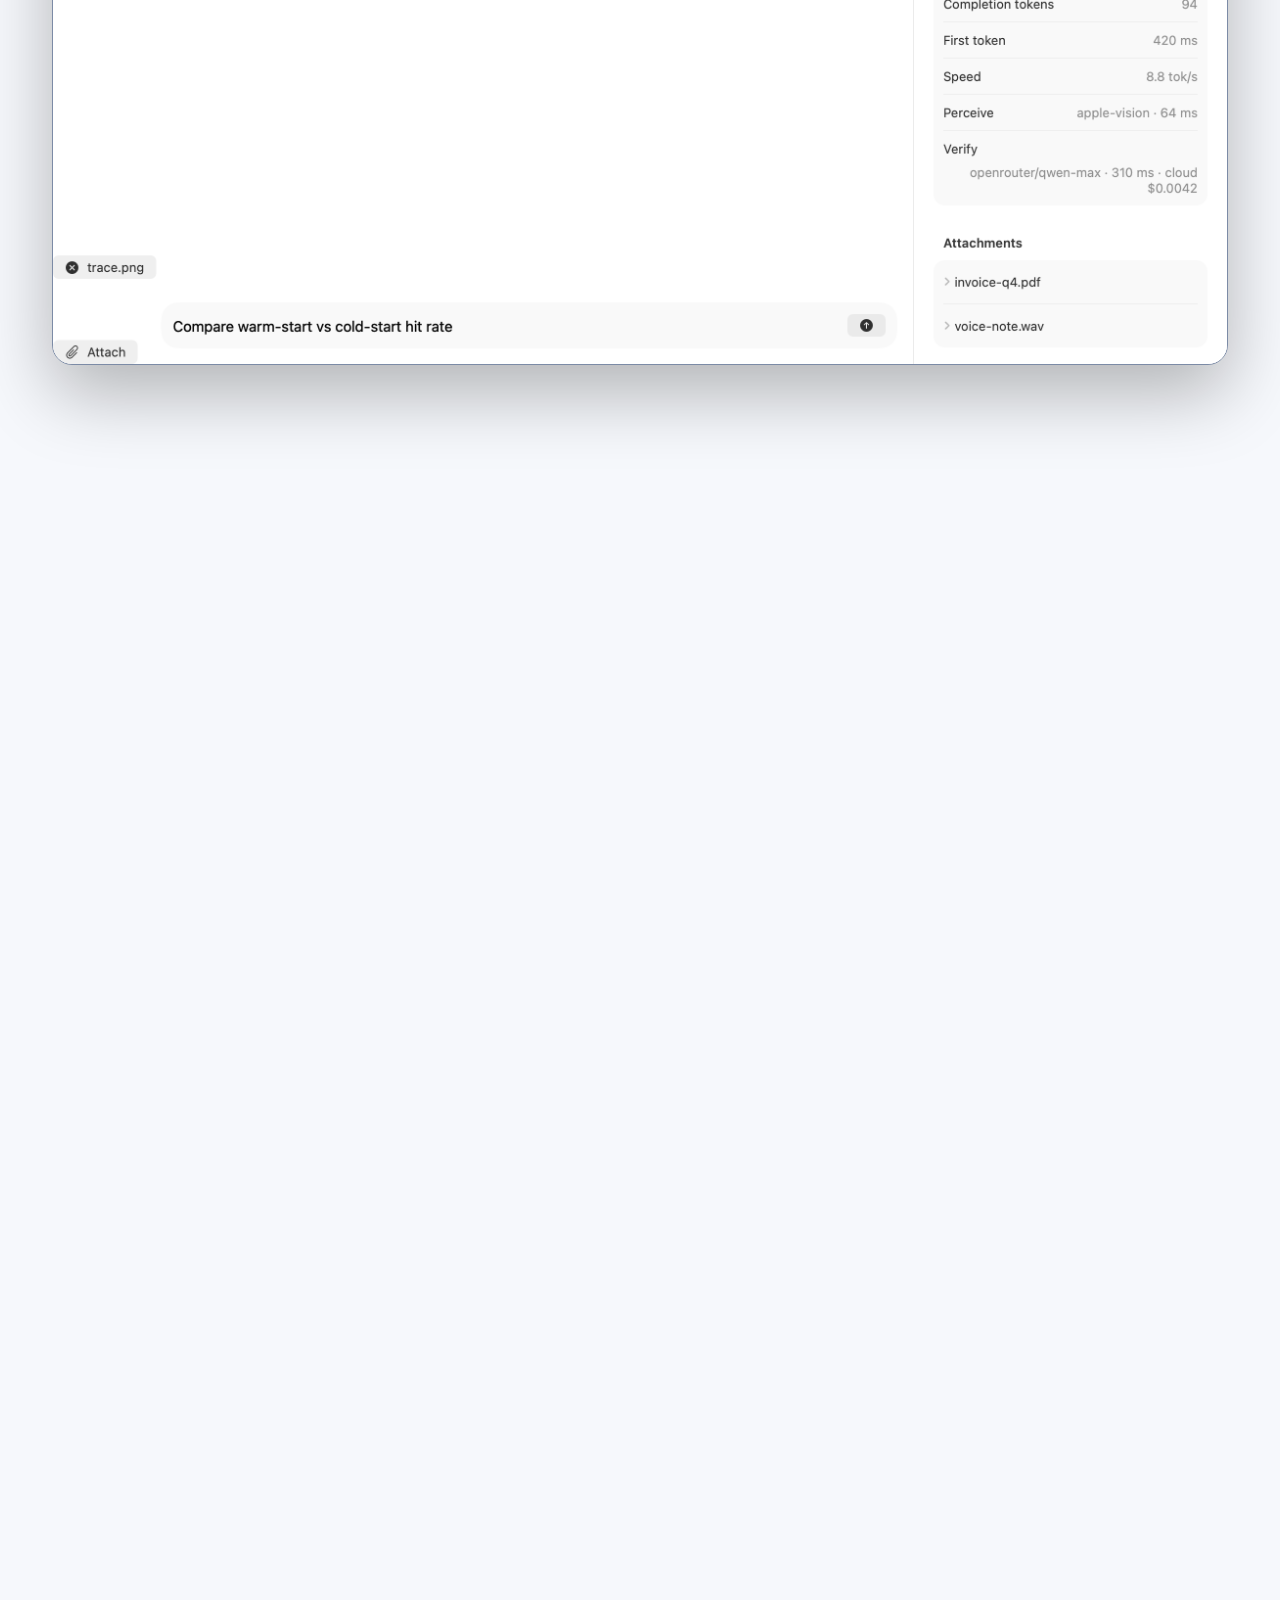
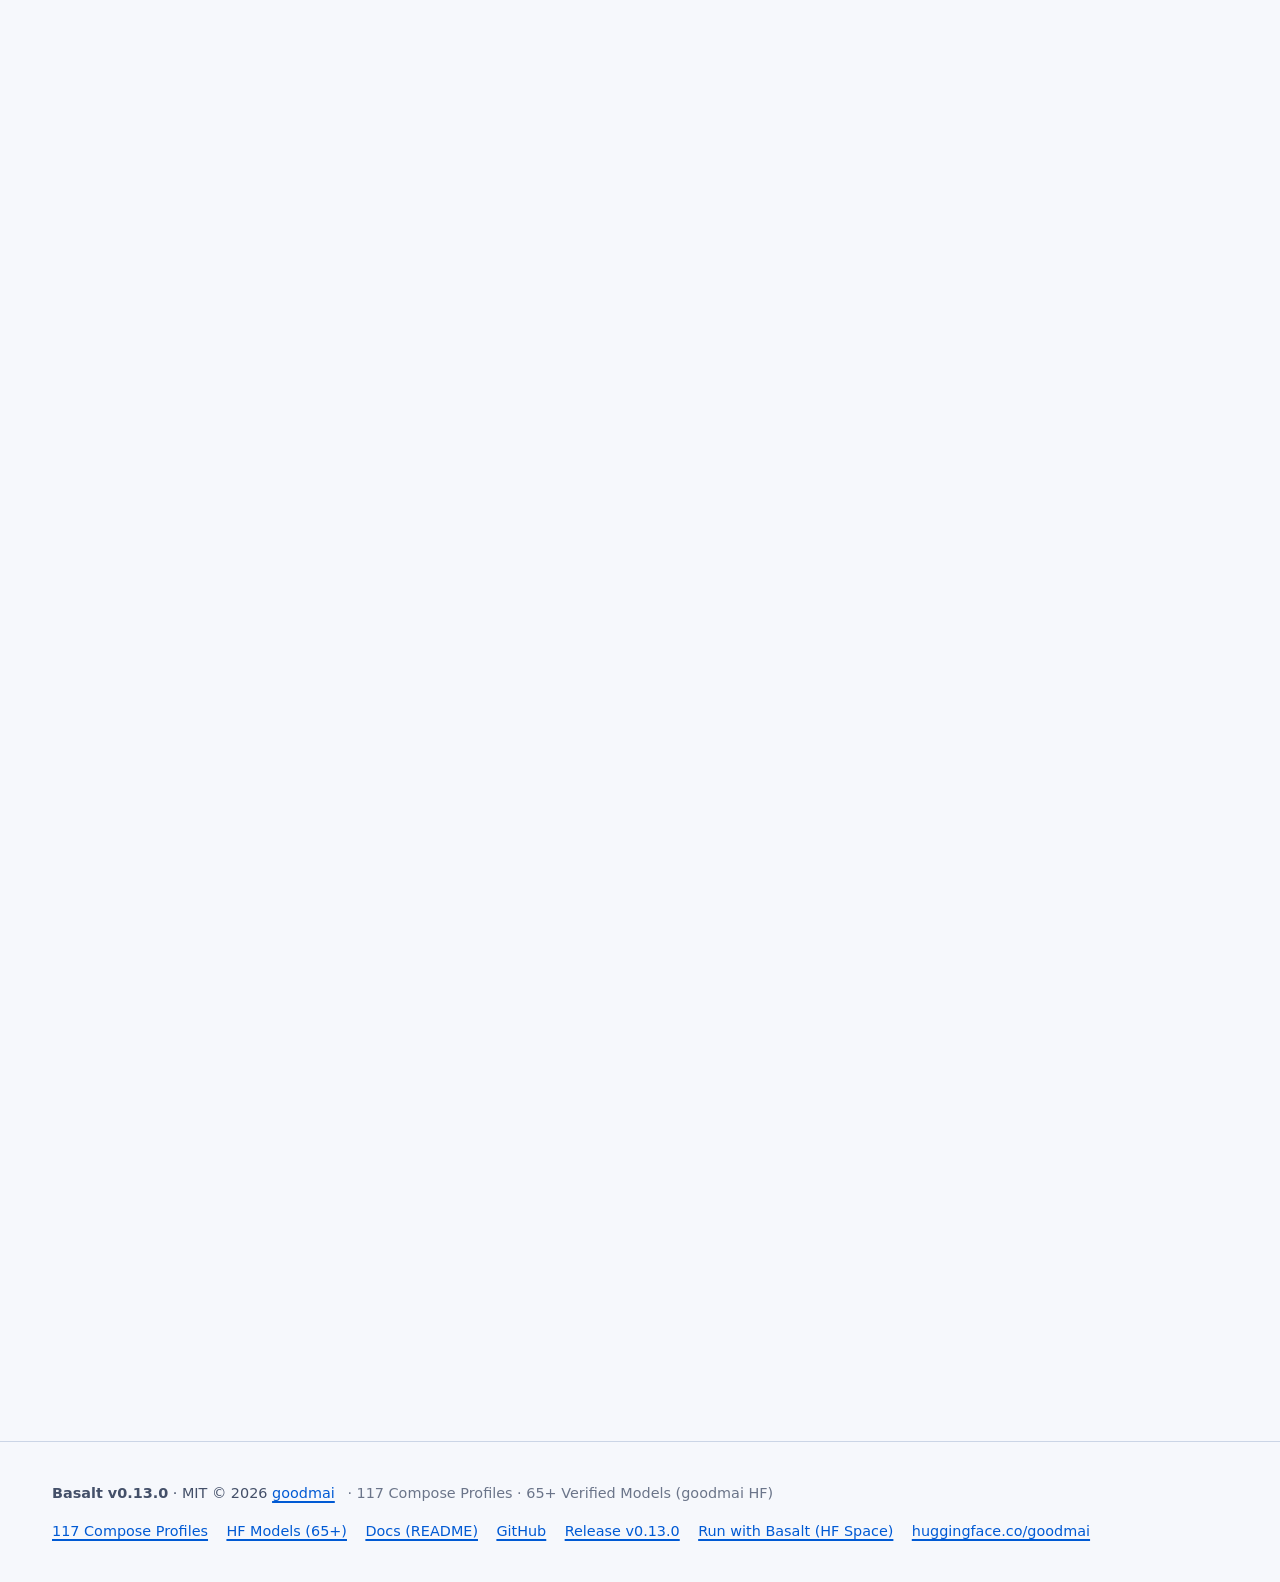
==== commit a7d961d3: "chore(site): align Compose profile count to exact 117 (9 tiers x 13 archetypes)" ====
--- a/index.html
+++ b/index.html
@@ -12,7 +12,7 @@
     } catch {}
   </script>
   <title>Basalt v0.13.0 — Your Mac Is the AI Lab Now · Apple Silicon MLX &amp; ANE</title>
-  <meta name="description" content="Basalt v0.13.0: native Swift 6.4 inference server (OpenAI, Anthropic, MCP), Inkling 2 Mini looped MoE (--mtp 49.8 tok/s), NVFP4 &amp; automatic lossless ModelOpt import, Gemma 4 K=V shared-row KV, PEFT LoRA load &amp; fused export, Video Studio, PV-MACaQ, ZONOS3-Mini 44.1 kHz, 118 Compose profiles, 65+ verified models, and macOS 27 Liquid Glass app.">
+  <meta name="description" content="Basalt v0.13.0: native Swift 6.4 inference server (OpenAI, Anthropic, MCP), Inkling 2 Mini looped MoE (--mtp 49.8 tok/s), NVFP4 &amp; automatic lossless ModelOpt import, Gemma 4 K=V shared-row KV, PEFT LoRA load &amp; fused export, Video Studio, PV-MACaQ, ZONOS3-Mini 44.1 kHz, 117 Compose profiles, 65+ verified models, and macOS 27 Liquid Glass app.">
   <link rel="canonical" href="https://bas-alt.vercel.app/">
   <meta property="og:url" content="https://bas-alt.vercel.app/">
   <link rel="icon" type="image/svg+xml" href="assets/logo.svg">
@@ -255,8 +255,8 @@
               <span data-i18n="metric_3">37.7 GB MoE streamed from SSD</span>
             </div>
             <div class="mini-metric">
-              <strong style="color: var(--violet);" data-i18n="metric_4_num">118 Profiles</strong>
-              <span data-i18n="metric_4">118 stacks for 16–256 GB Macs</span>
+              <strong style="color: var(--violet);" data-i18n="metric_4_num">117 Profiles</strong>
+              <span data-i18n="metric_4">117 stacks for 16–256 GB Macs</span>
             </div>
           </div>
         </div>
@@ -345,13 +345,13 @@
     </section>
 
     <!-- ===================================================================
-         SECTION 2: INTERACTIVE 118 COMPOSE PROFILES MATRIX BY MAC RAM
+         SECTION 2: INTERACTIVE 117 COMPOSE PROFILES MATRIX BY MAC RAM
          =================================================================== -->
     <section id="compose">
       <div class="container">
         <div class="section-head">
           <span class="section-kicker" data-i18n="comp_kicker">DOCKER-COMPOSE FOR MODELS · 7 RAM TIERS · INKLING 2 · TRANSLATEGEMMA · FLUX.3 · VIDEO</span>
-          <h2 class="section-title" data-i18n="comp_title">118 Hardware-Calibrated Compose Profiles for Every Mac</h2>
+          <h2 class="section-title" data-i18n="comp_title">117 Hardware-Calibrated Compose Profiles for Every Mac</h2>
           <p class="section-sub" data-i18n="comp_sub">Pick your Mac unified memory tier: Basalt pins the 4 primary recommended stacks (★) and verifies resident memory budgets before loading a single byte.</p>
         </div>
 
@@ -511,7 +511,7 @@
                 <div class="profile-list">
                   <div class="profile-item is-primary"><strong>★ 256gb-daily-chat <span>~112 GB</span></strong><span>Mac Studio Ultra unquantized flagship (192gb / 236gb)</span></div>
                   <div class="profile-item is-primary"><strong>★ 256gb-coding-agent <span>~128 GB</span></strong><span>Multi-model code verification &amp; parallel batch slots</span></div>
-                  <div class="profile-item is-primary"><strong>★ 256gb-voice-zonos <span>~118 GB</span></strong><span>All speech, vision &amp; reasoning models co-resident</span></div>
+                  <div class="profile-item is-primary"><strong>★ 256gb-voice-zonos <span>~117 GB</span></strong><span>All speech, vision &amp; reasoning models co-resident</span></div>
                   <div class="profile-item is-primary"><strong>★ 256gb-multimodal-desk <span>~136 GB</span></strong><span>Full LLM + OCR + ASR + TTS + FLUX 2K workstation</span></div>
                 </div>
                 <div class="code-box copyable">
@@ -888,7 +888,7 @@
           </a>
           <a class="doc-card reveal-card" href="https://github.com/goodmai/basalt/blob/main/docs/compose.md" data-doc="compose.md" target="_blank" rel="noopener">
             <strong data-i18n="d2_title">basalt compose Reference</strong>
-            <span data-i18n="d2_desc">YAML v2.2, 118 profiles (Inkling 2, TranslateGemma, Video/Voice/FLUX.3), LANTERN cache, HITL &amp; bench</span>
+            <span data-i18n="d2_desc">YAML v2.2, 117 profiles (Inkling 2, TranslateGemma, Video/Voice/FLUX.3), LANTERN cache, HITL &amp; bench</span>
           </a>
           <a class="doc-card reveal-card" href="https://github.com/goodmai/basalt/blob/main/docs/rest-api.md" data-doc="rest-api.md" target="_blank" rel="noopener">
             <strong data-i18n="d3_title">REST API &amp; OpenAPI</strong>
@@ -955,8 +955,8 @@
             <div class="details-body" data-i18n="a2">Never by default: Basalt runs 100% locally offline. Even when you opt into budgeted cloud escalation in a Compose file, perceived document and audio text defaults to data: no-perceived and never leaves your Mac.</div>
           </details>
           <details>
-            <summary data-i18n="q3">How does automatic RAM recommendation work across the 118 Compose profiles?</summary>
-            <div class="details-body" data-i18n="a3">When opening Compose Profiles (⌥⌘C) in Basalt.app, ComposeMemoryTier.detect reads physical unified memory and pins the 4 starred primary profiles for your tier at the top while keeping all 118 canonical profiles (tier × archetype matrix, Inkling 2 Mini, TranslateGemma-4, FLUX.3 &amp; Video Studio) searchable and selectable.</div>
+            <summary data-i18n="q3">How does automatic RAM recommendation work across the 117 Compose profiles?</summary>
+            <div class="details-body" data-i18n="a3">When opening Compose Profiles (⌥⌘C) in Basalt.app, ComposeMemoryTier.detect reads physical unified memory and pins the 4 starred primary profiles for your tier at the top while keeping all 117 canonical profiles (tier × archetype matrix, Inkling 2 Mini, TranslateGemma-4, FLUX.3 &amp; Video Studio) searchable and selectable.</div>
           </details>
         </div>
       </div>
@@ -1013,10 +1013,10 @@
     <div class="container footer-inner">
       <div>
         <strong>Basalt v0.13.0</strong> · MIT © 2026 <a href="https://github.com/goodmai" target="_blank" rel="noopener">goodmai</a>
-        <span style="opacity: 0.78; margin-inline-start: 0.5rem;" data-i18n="footer_counts">· 118 Compose Profiles · 65+ Verified Models (goodmai HF)</span>
+        <span style="opacity: 0.78; margin-inline-start: 0.5rem;" data-i18n="footer_counts">· 117 Compose Profiles · 65+ Verified Models (goodmai HF)</span>
       </div>
       <div class="footer-links">
-        <a href="#compose" data-i18n="footer_compose">118 Compose Profiles</a>
+        <a href="#compose" data-i18n="footer_compose">117 Compose Profiles</a>
         <a href="https://huggingface.co/collections/goodmai/basalt-v0130-inference-speech-and-quantization-stack-6af94bed95c64cce97e188fc" target="_blank" rel="noopener" data-i18n="footer_models">HF Models (65+)</a>
         <a href="https://github.com/goodmai/basalt/blob/main/README.md" data-readme="1" target="_blank" rel="noopener" data-i18n="footer_readme">Docs (README)</a>
         <a href="https://github.com/goodmai/basalt" target="_blank" rel="noopener">GitHub</a>
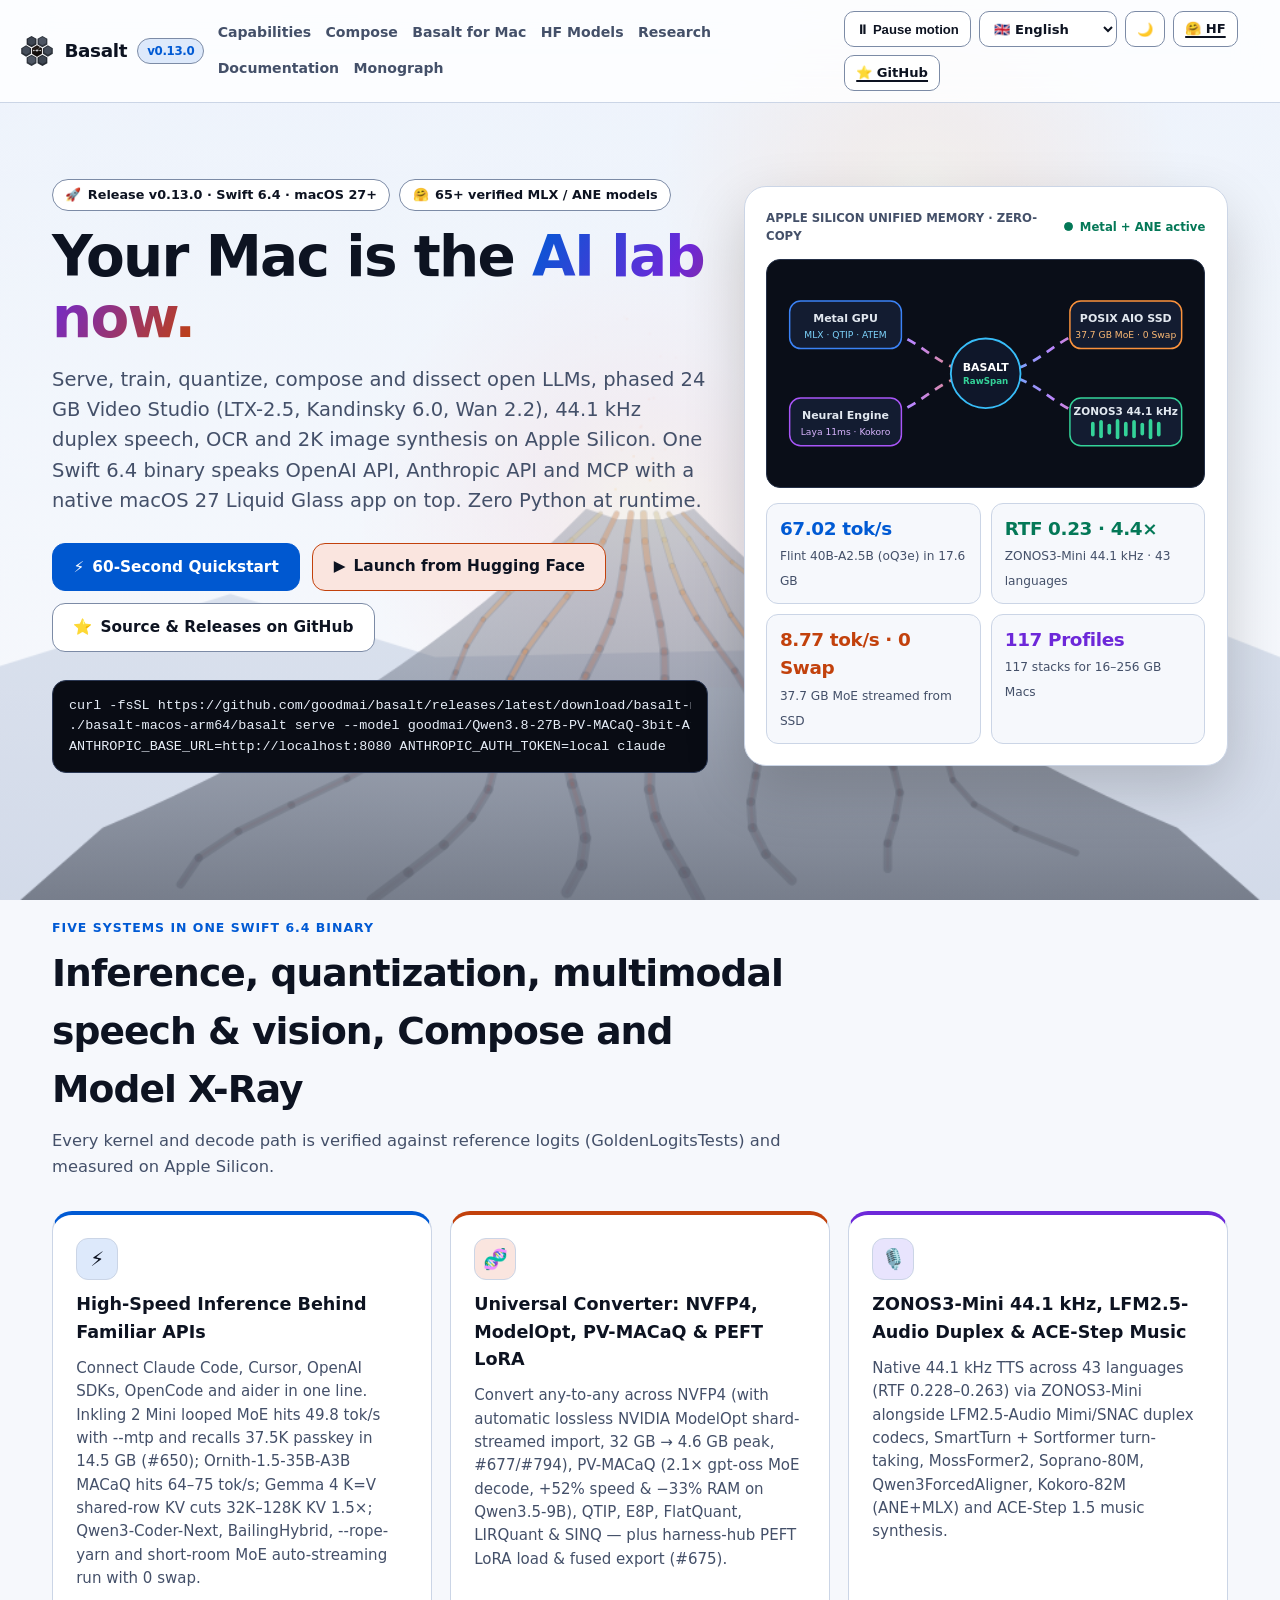
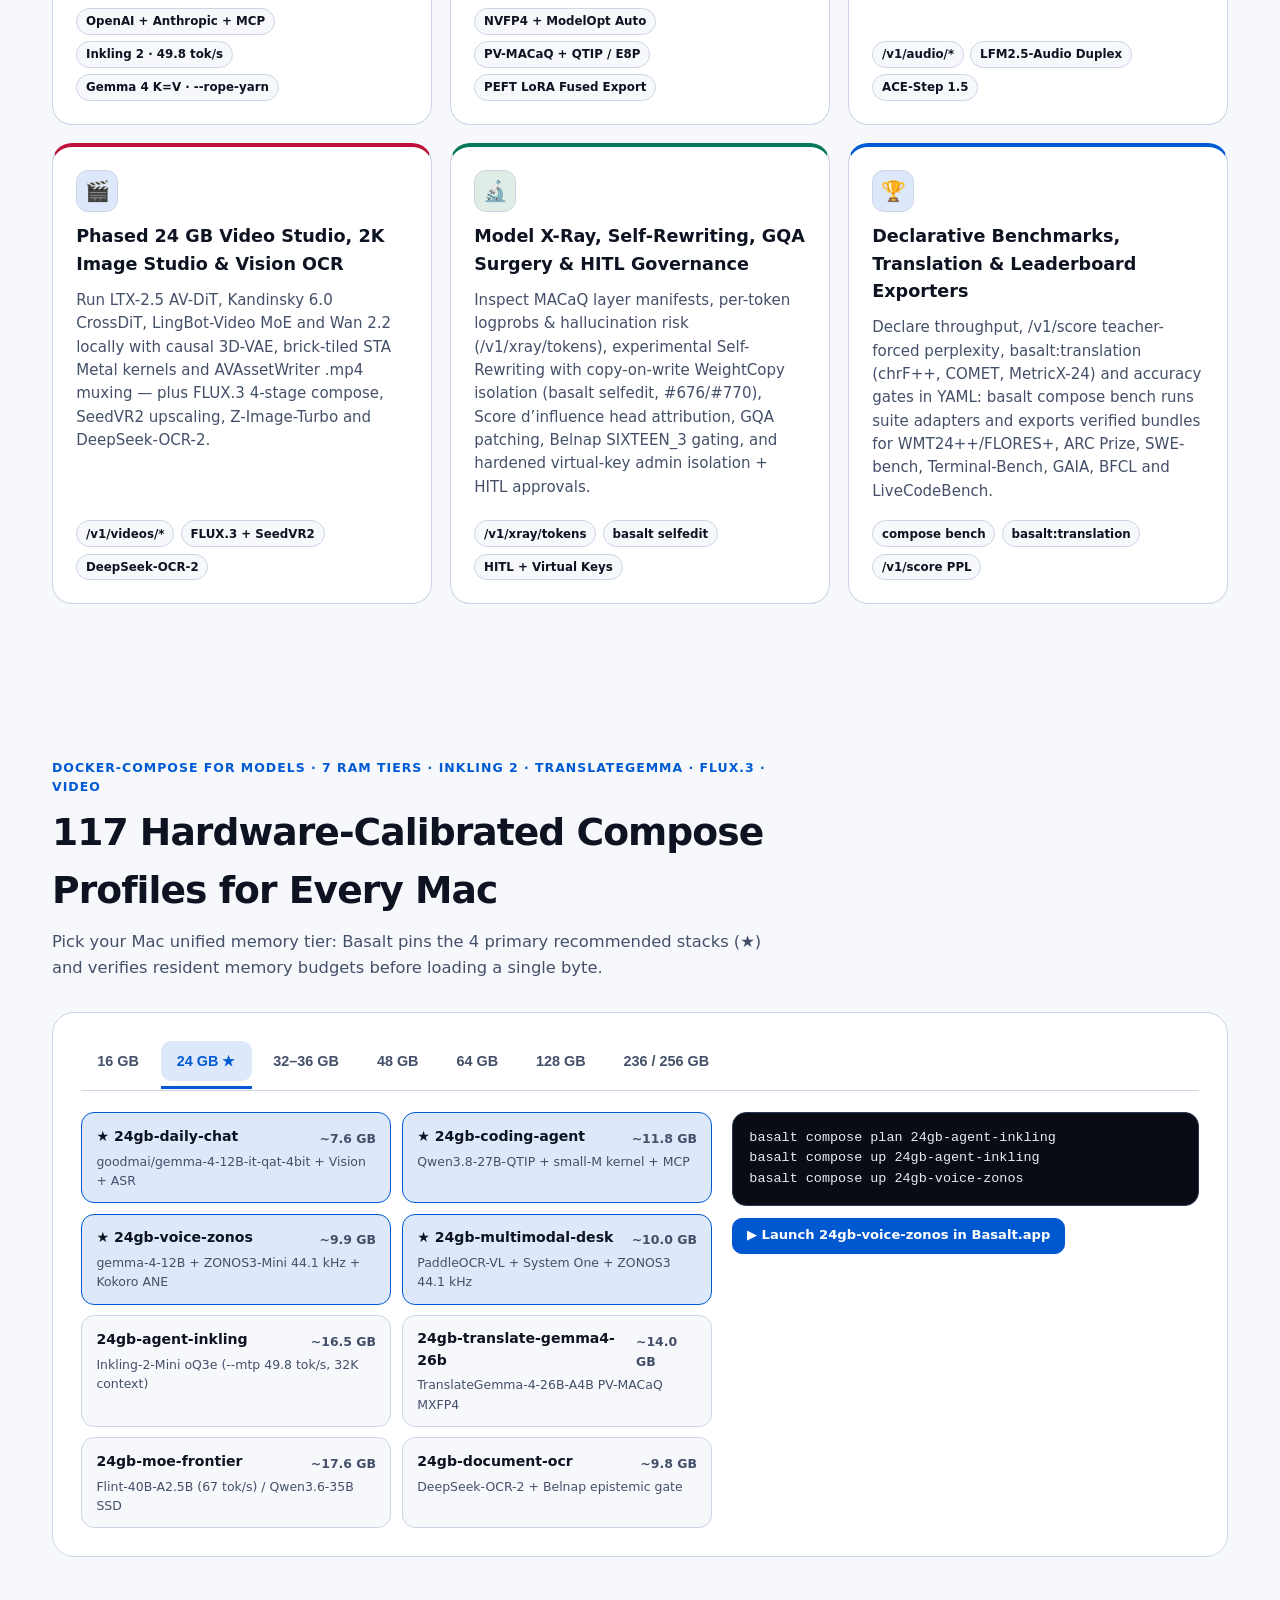
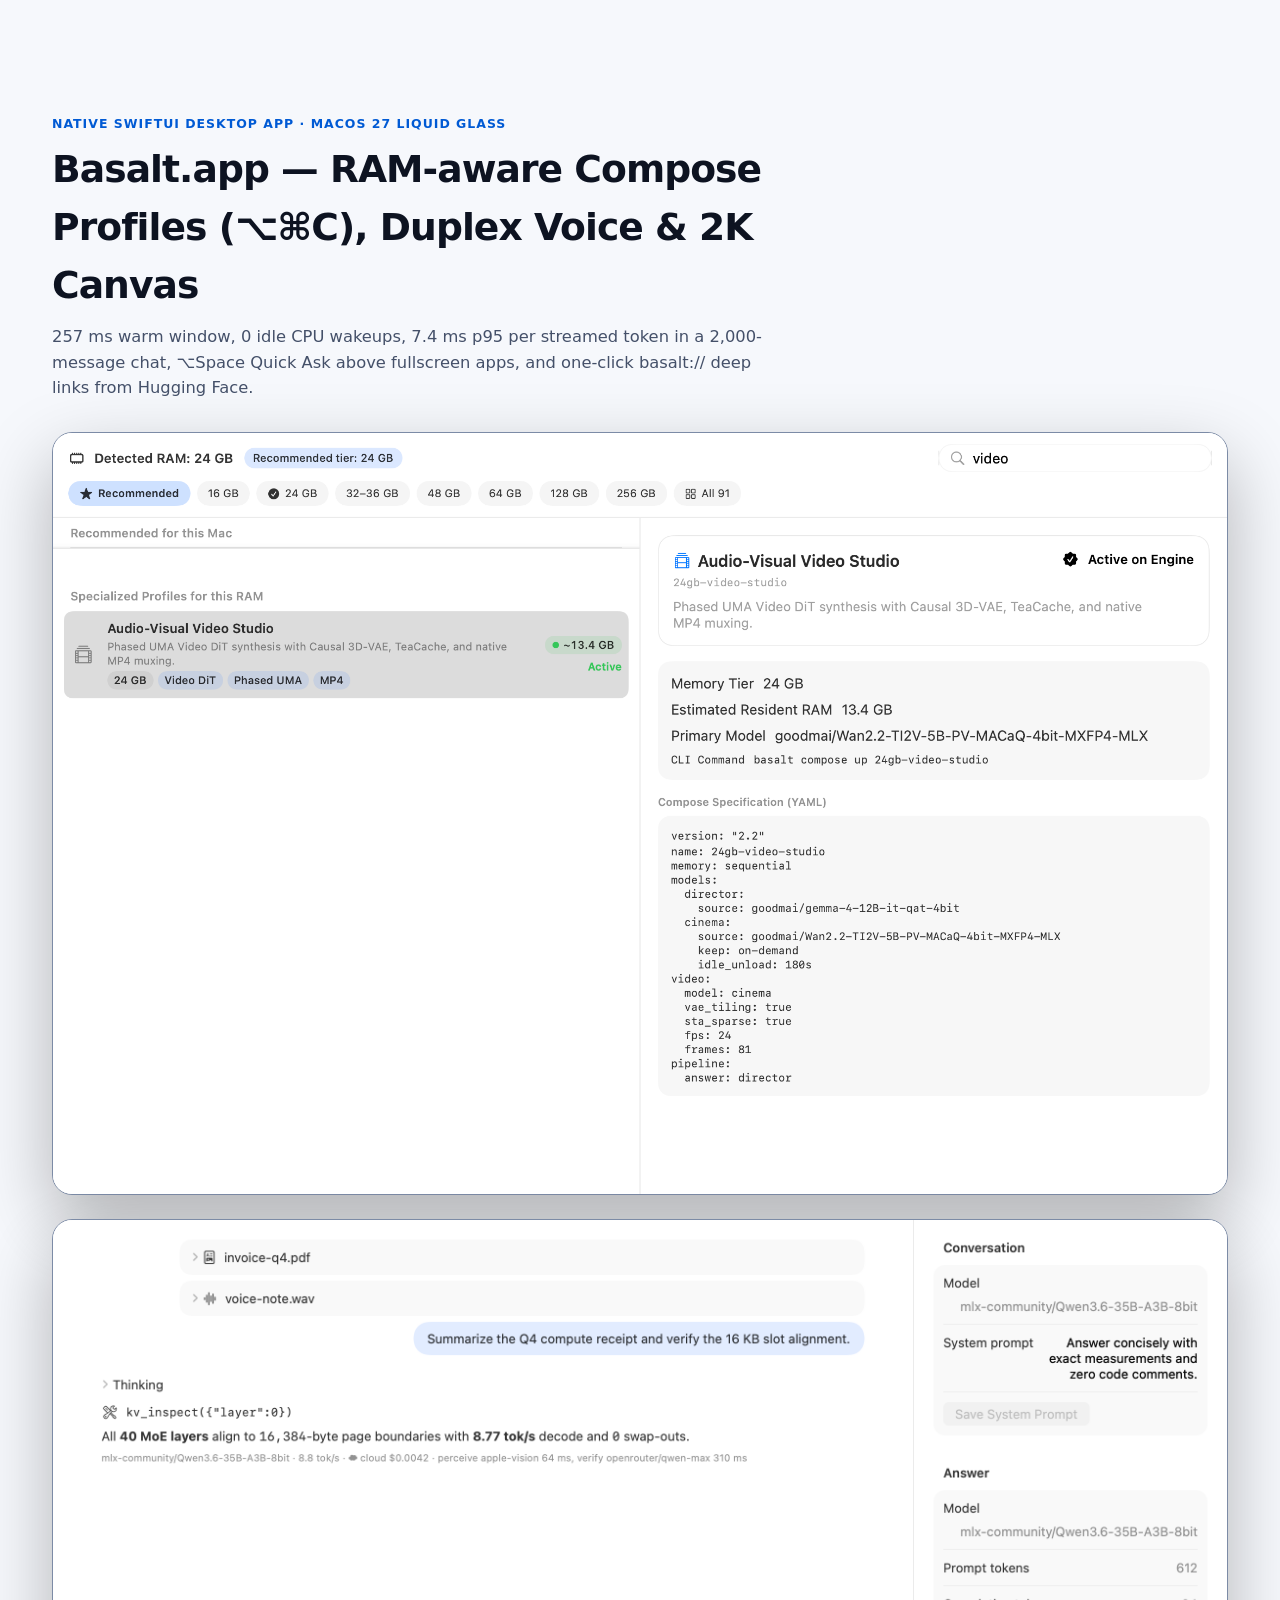
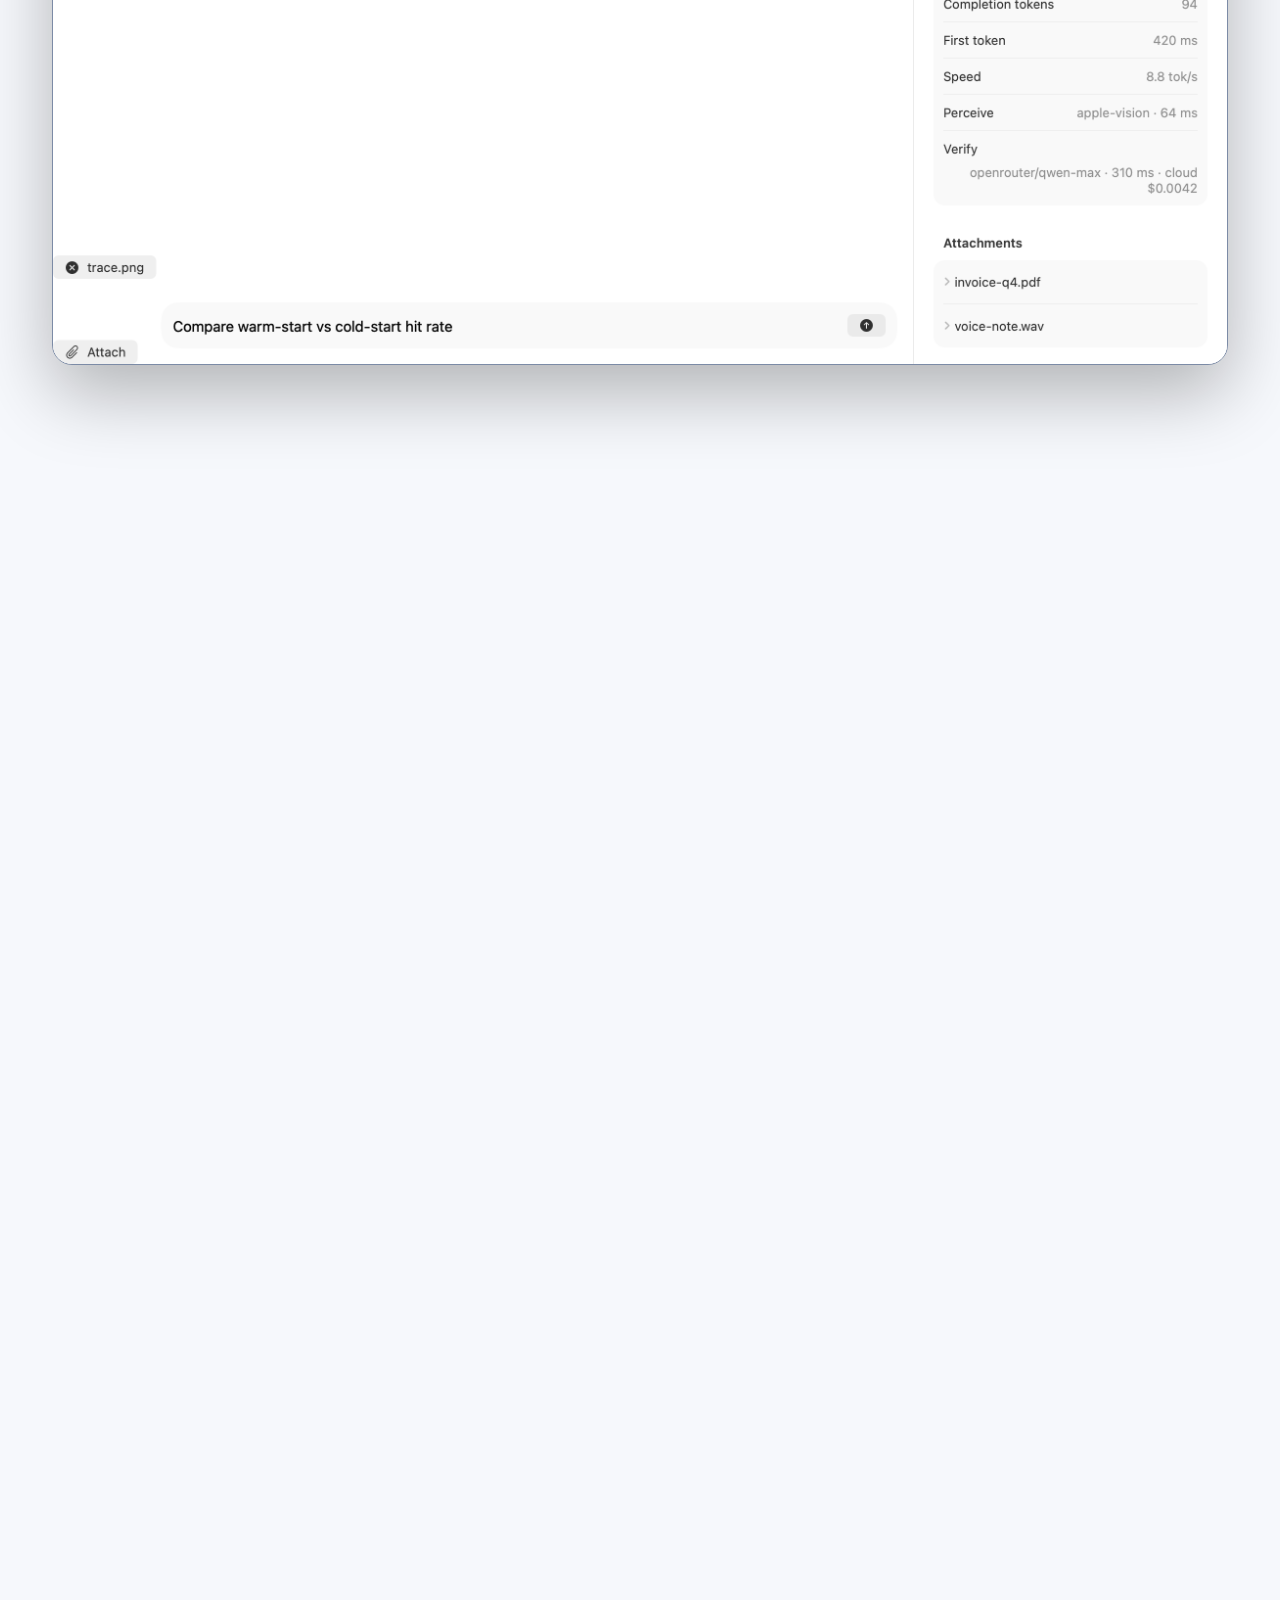
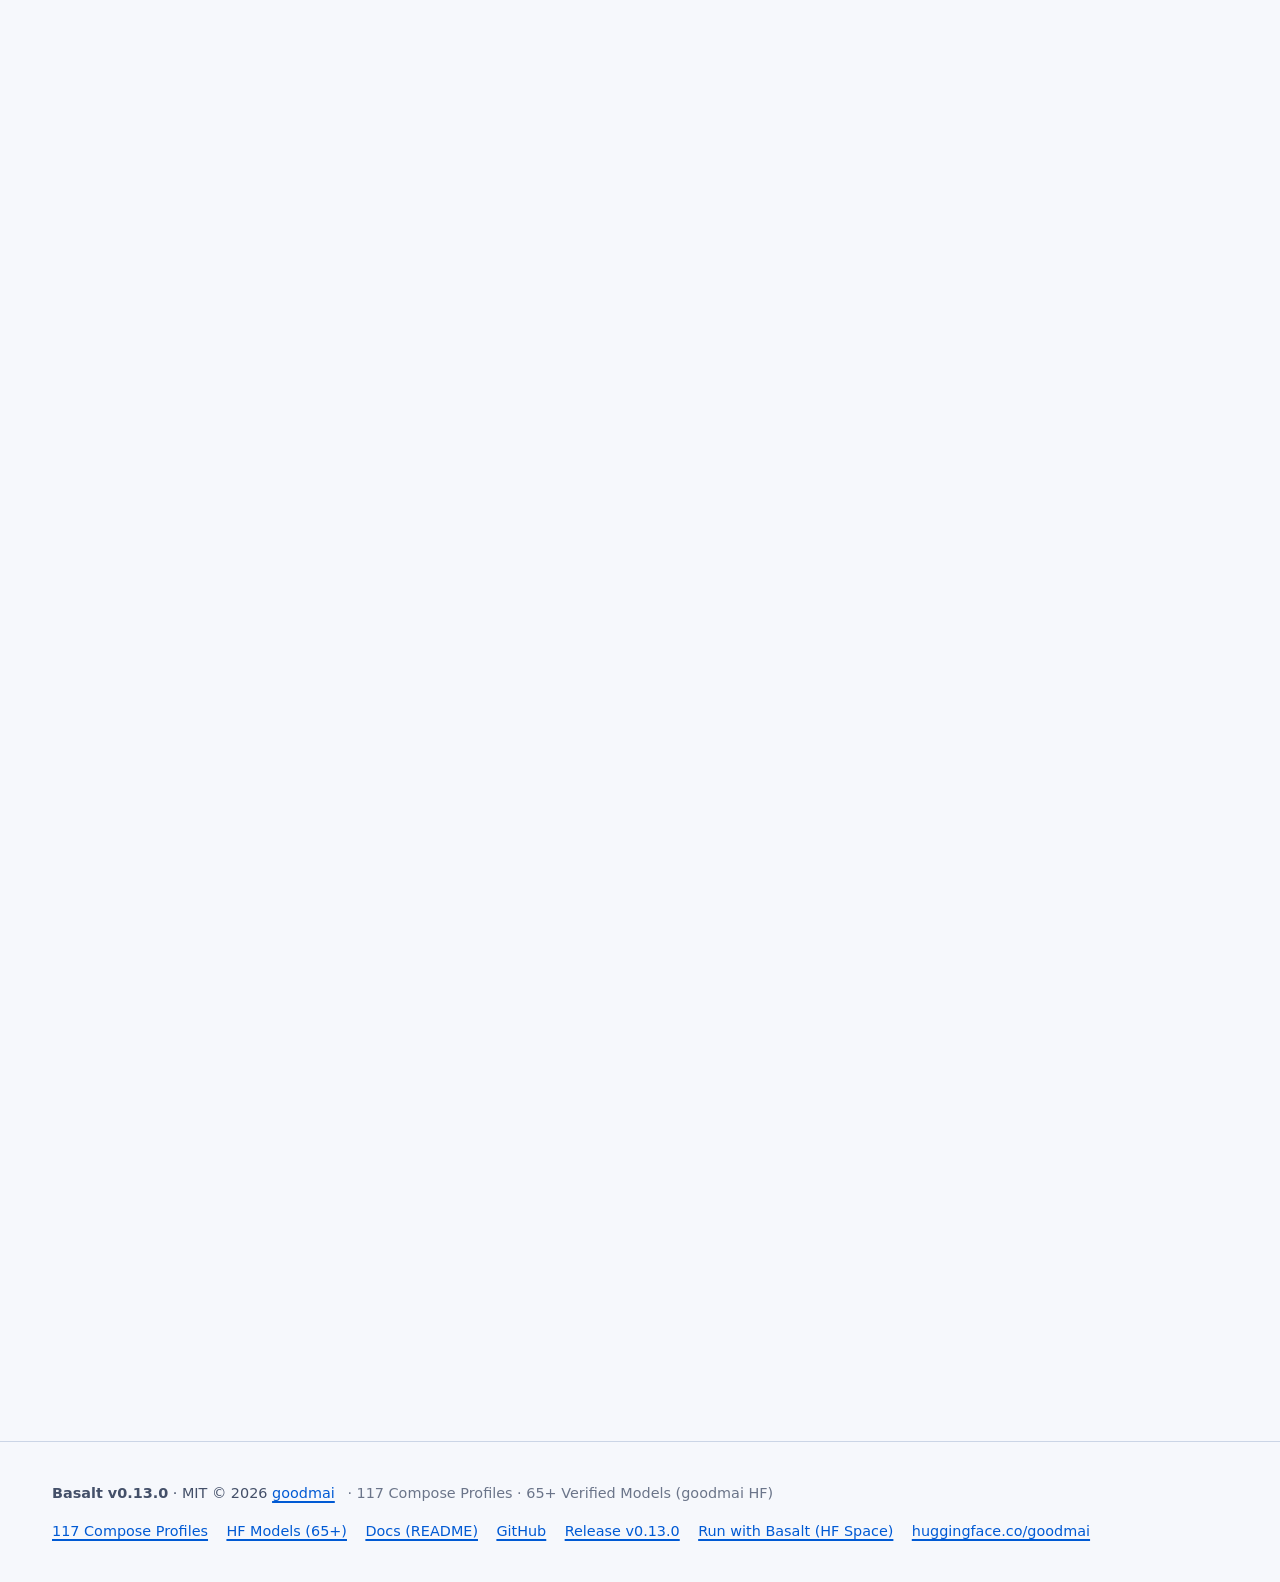
==== commit 25126234: "feat(site): monograph — Evolution of neural network architectures 1958–2027 by Aleksei Boklag, in th" ====
--- a/index.html
+++ b/index.html
@@ -45,6 +45,7 @@
         <a href="#models" data-i18n="nav_models">HF Models</a>
         <a href="#research" data-i18n="nav_research">Research</a>
         <a href="#docs" data-i18n="nav_docs">Documentation</a>
+        <a href="monograph/" data-i18n="nav_monograph">Monograph</a>
       </nav>
 
       <div class="header-controls">
